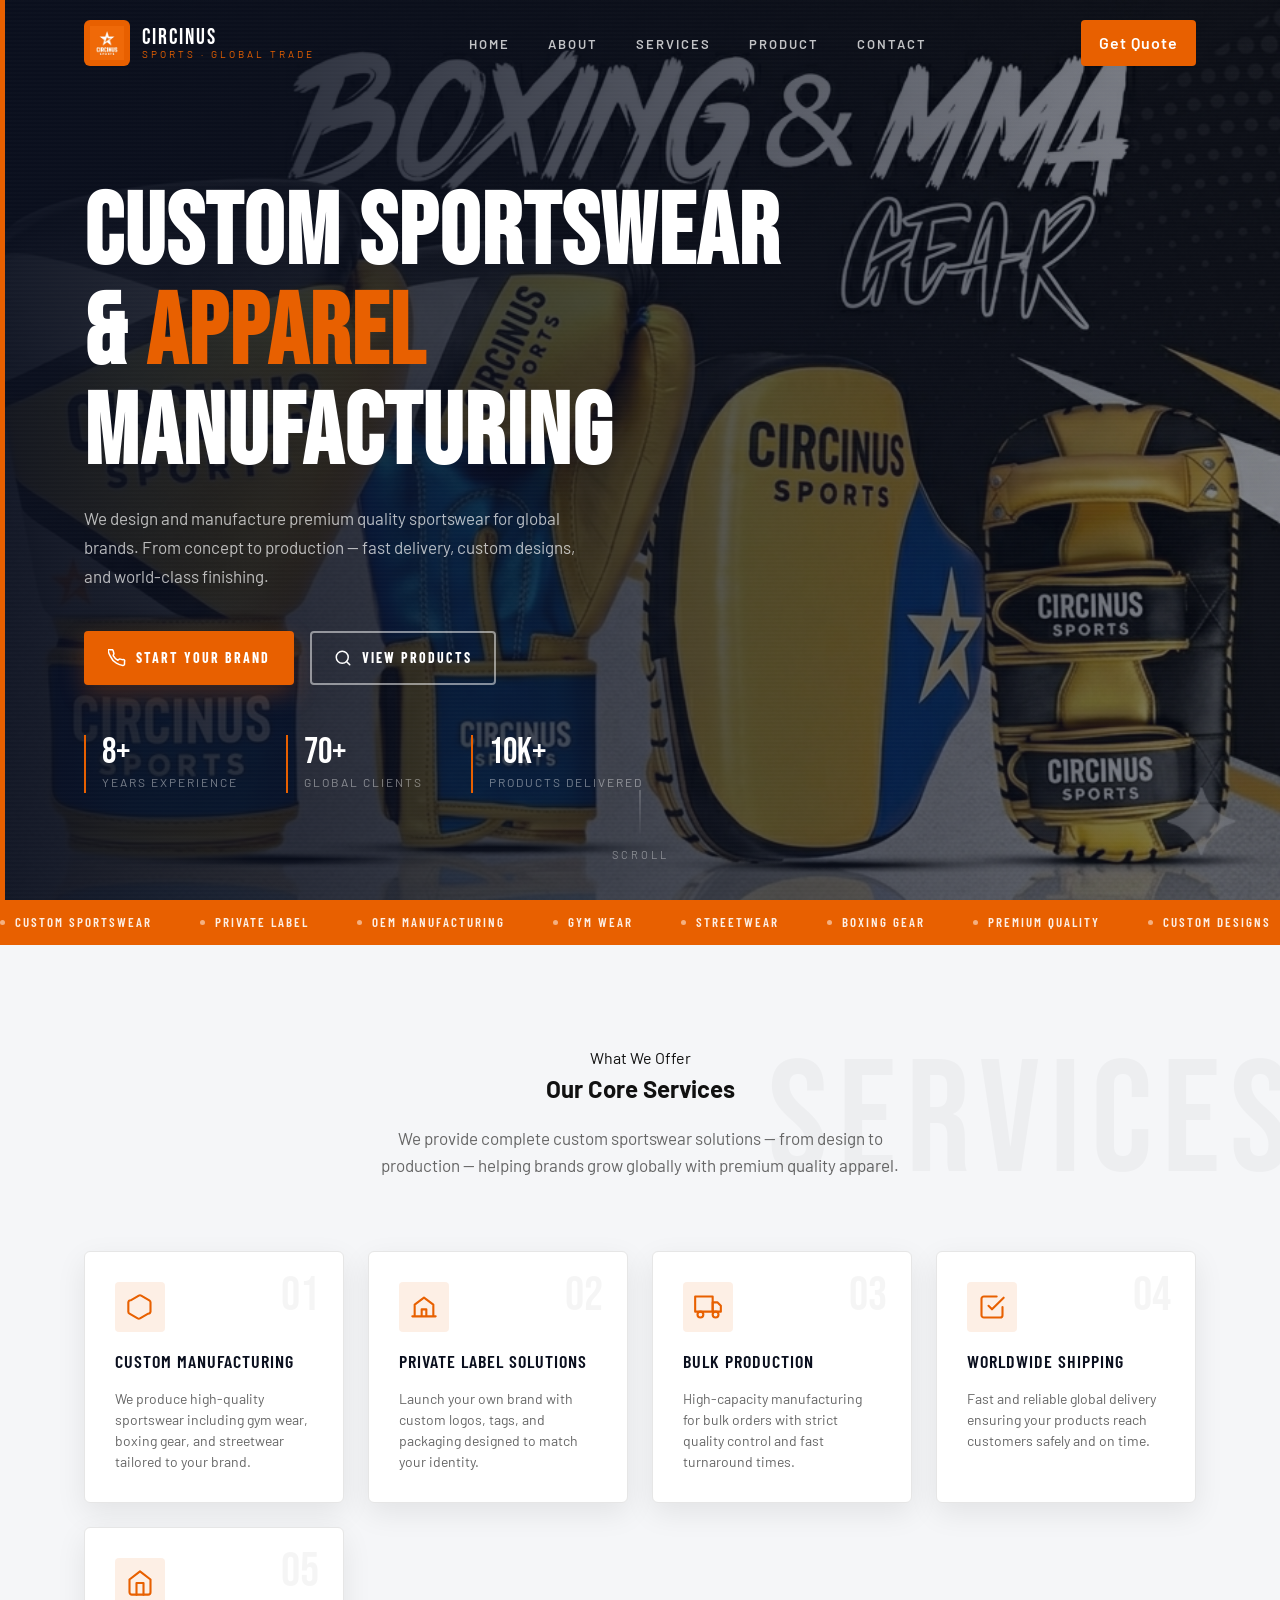
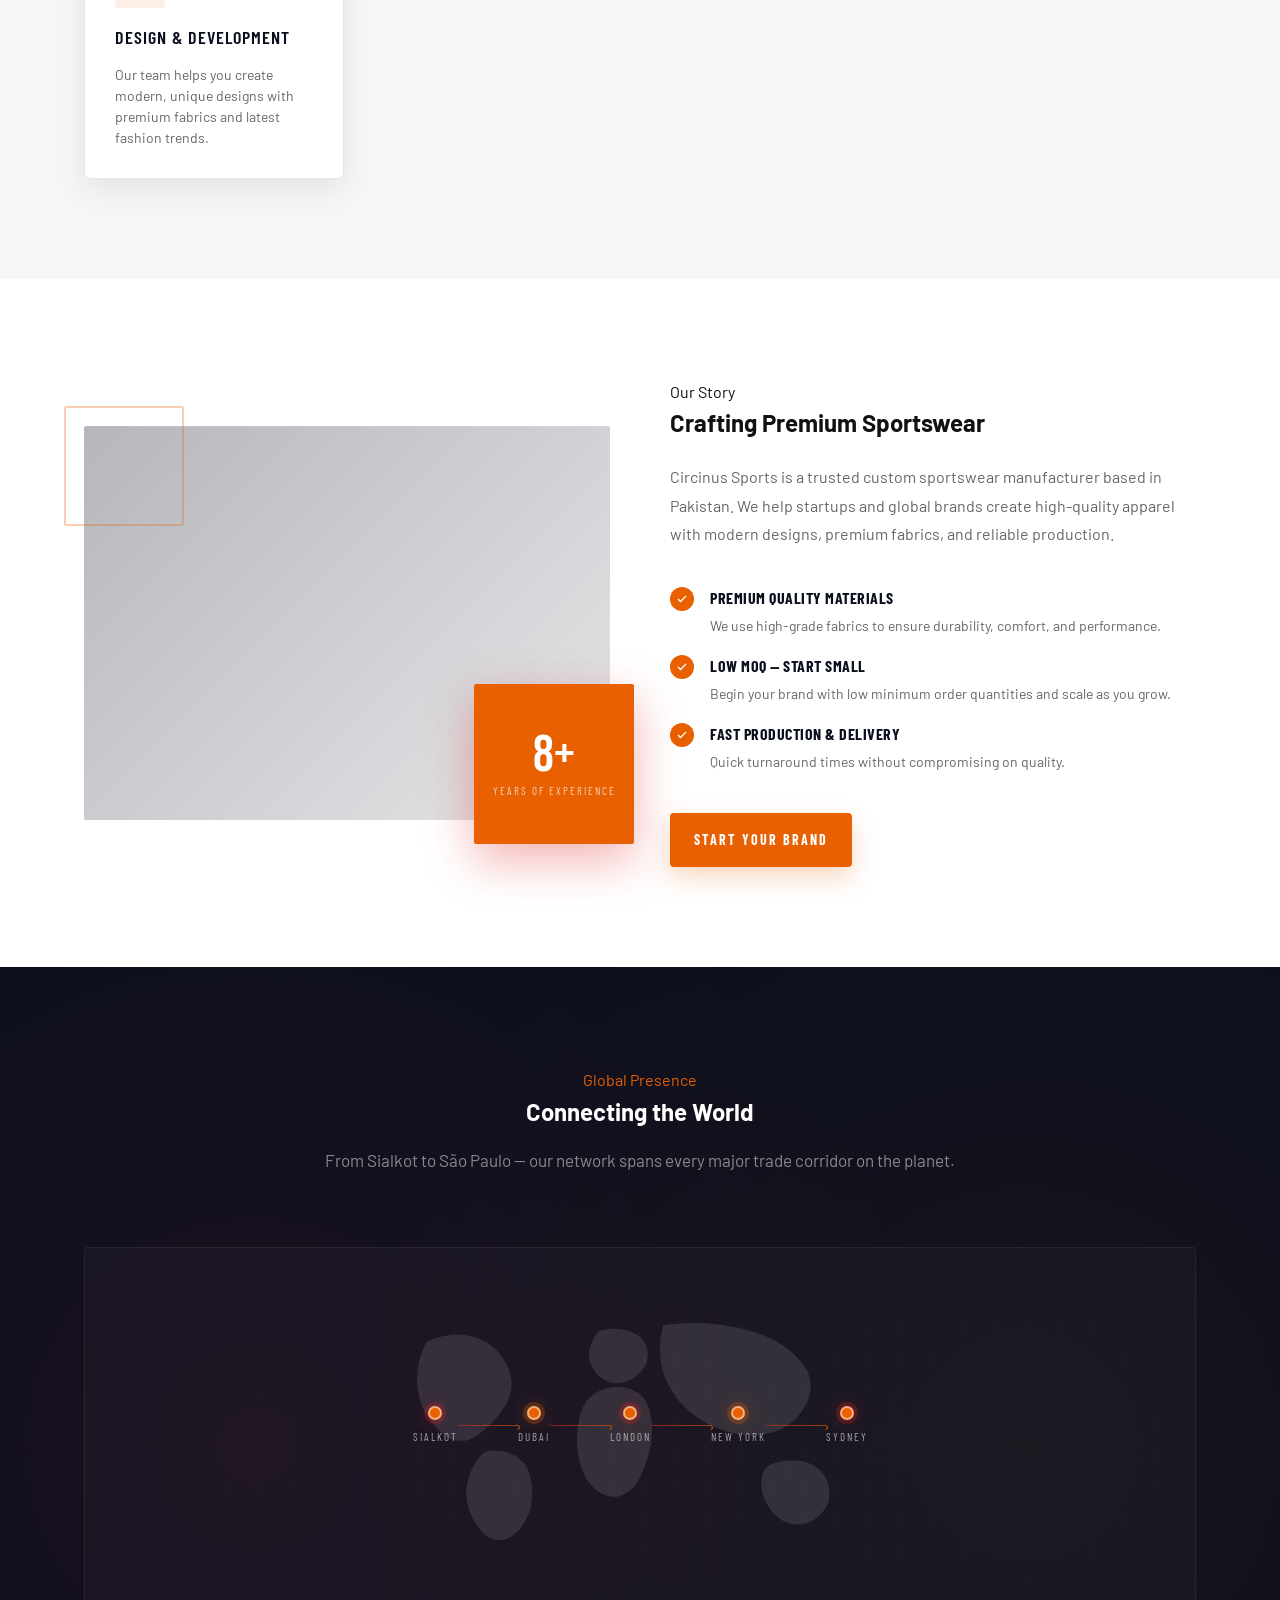
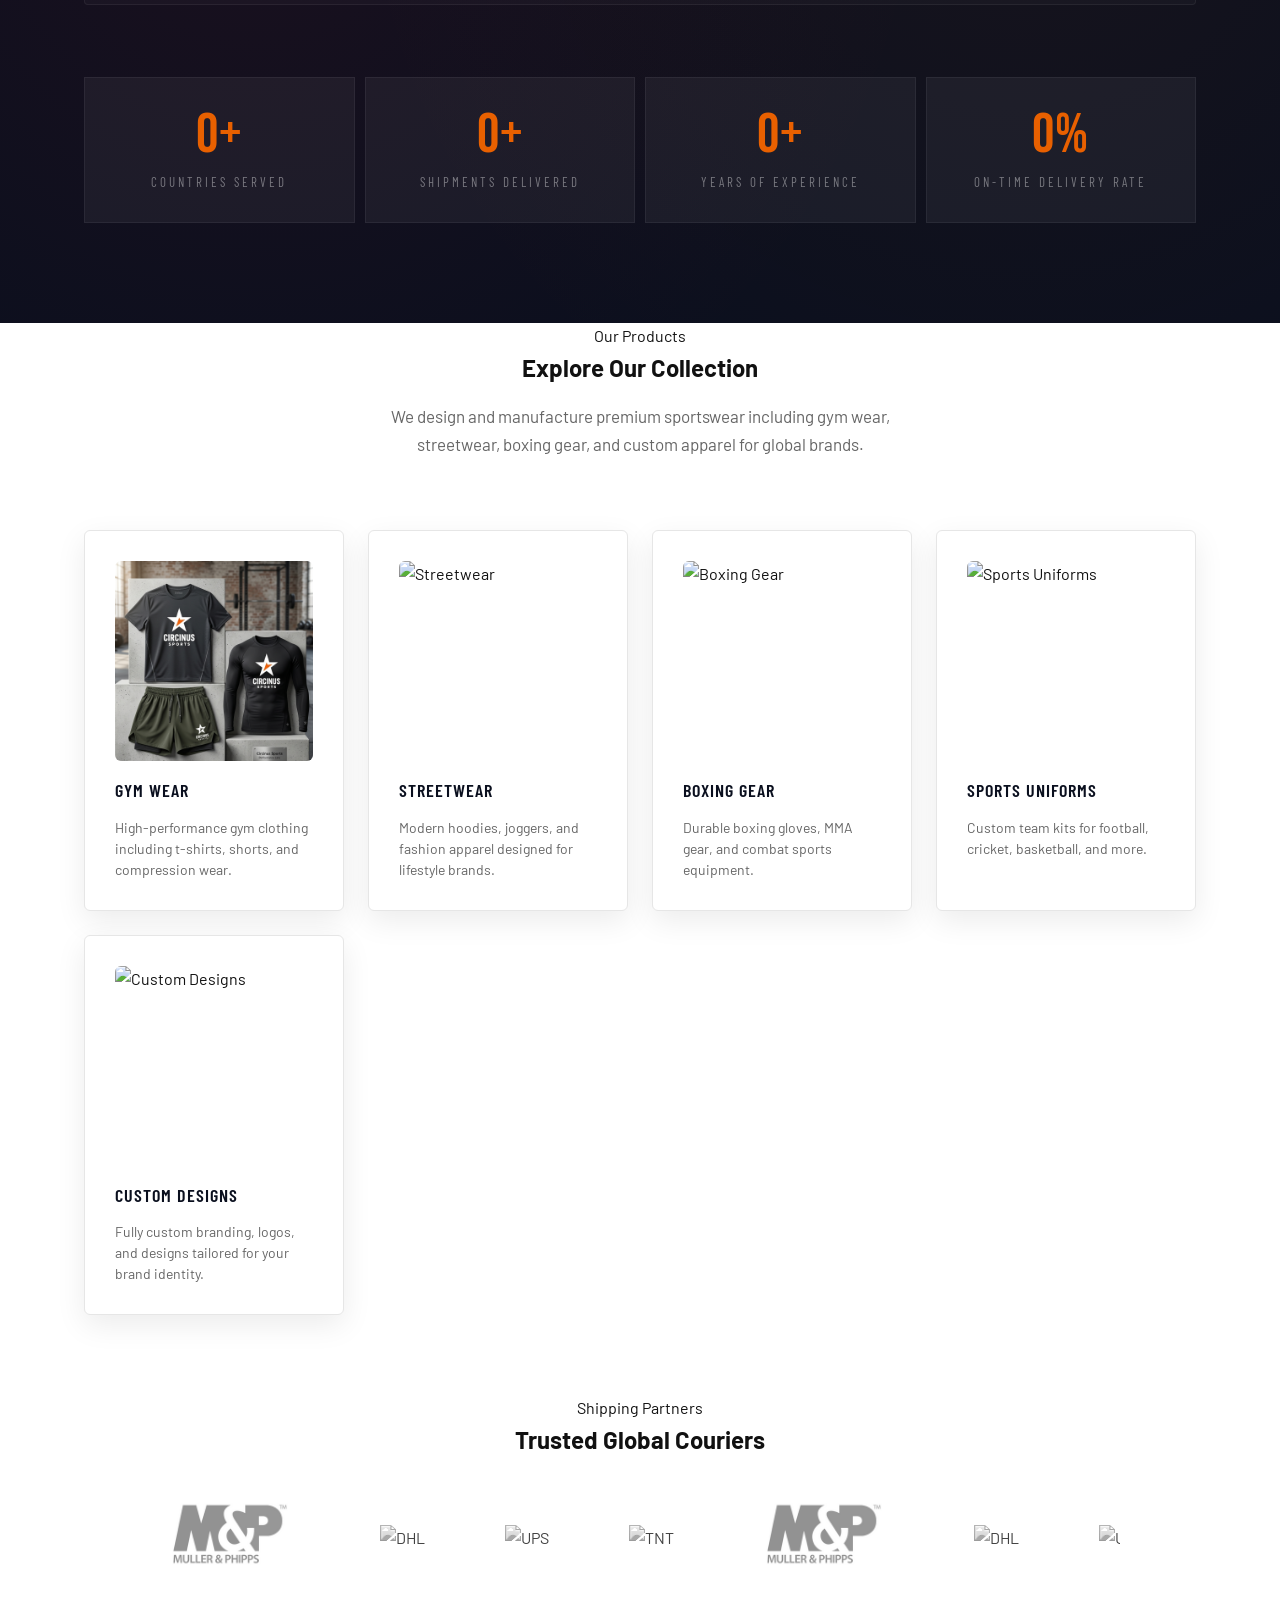
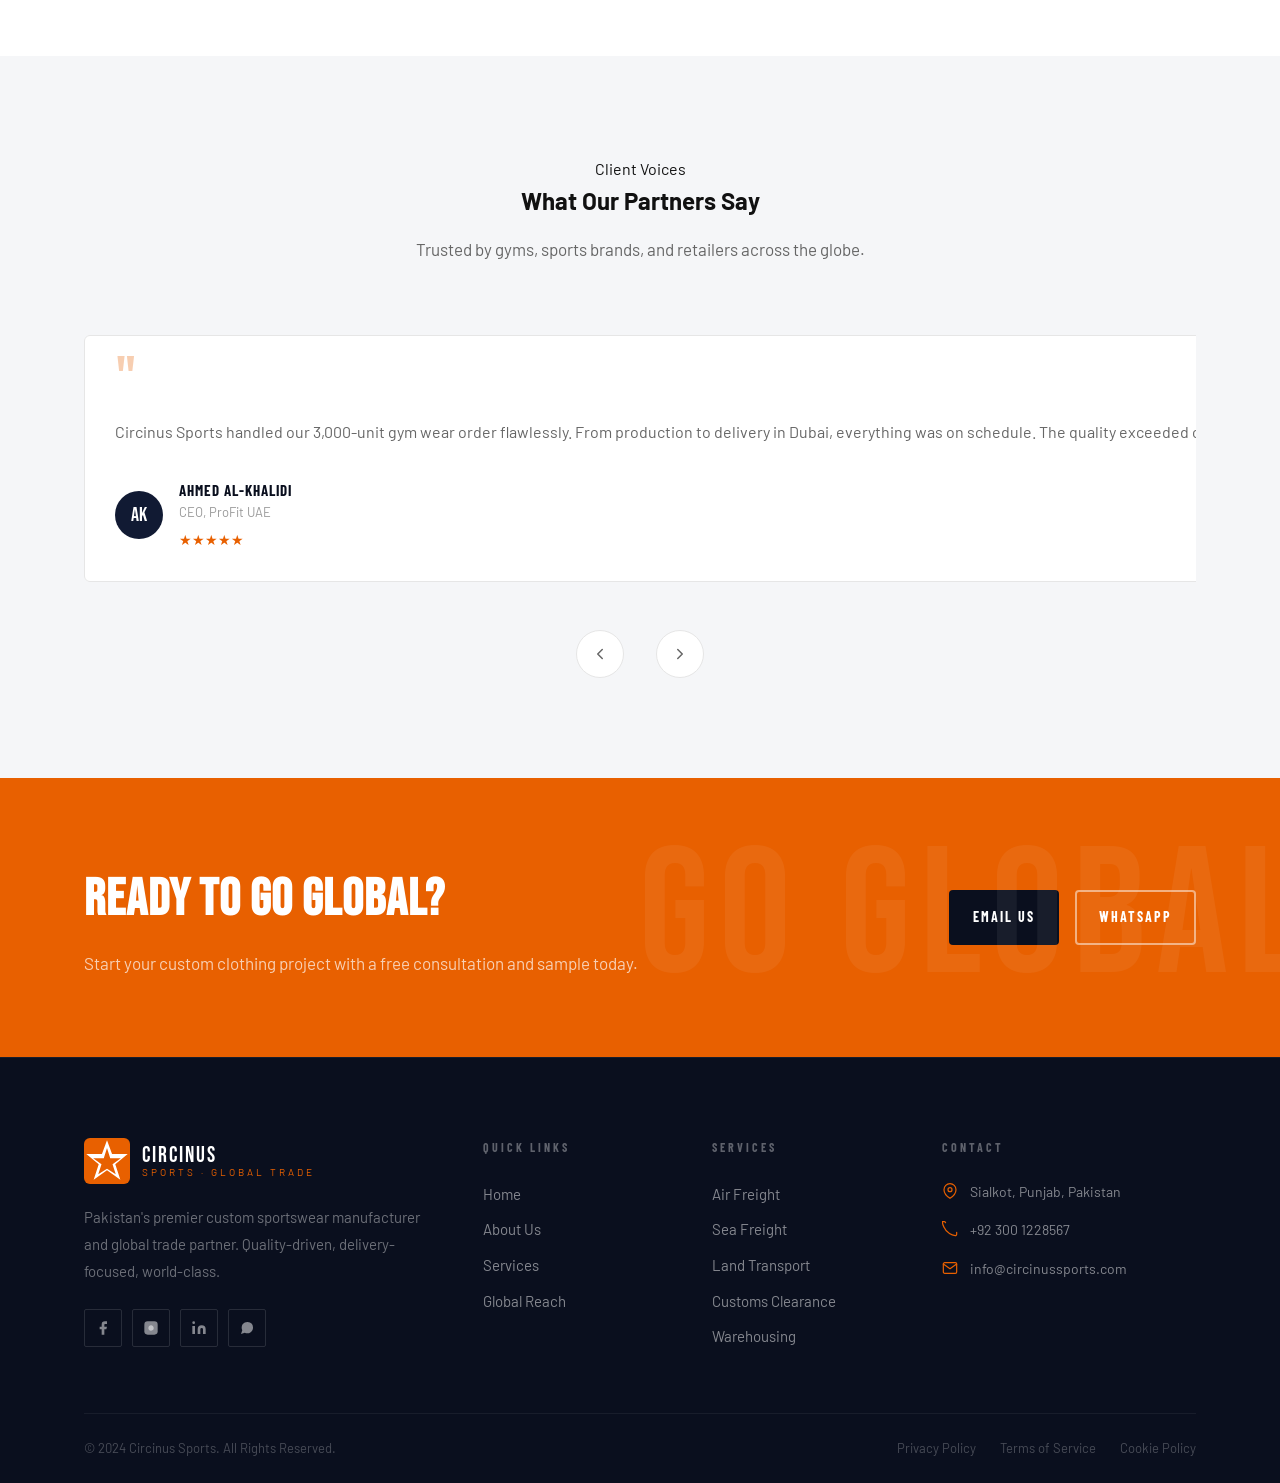
==== index.html @ 834916f1 "Initial commit" ====
<!DOCTYPE html>
<html lang="en">
<head>
<meta charset="UTF-8">
<meta name="viewport" content="width=device-width, initial-scale=1.0">
<title>Circinus Sports — Global Import & Export Solutions</title>
<link rel="preconnect" href="https://fonts.googleapis.com">
<link href="https://fonts.googleapis.com/css2?family=Bebas+Neue&family=Barlow:wght@300;400;500;600;700&family=Barlow+Condensed:wght@400;600;700&display=swap" rel="stylesheet">
<link rel="stylesheet" href="style/nav.css">
<link rel="stylesheet" href="style/Index.css">
<link rel="stylesheet" href="style/footer.css">
</head>
<body>

<!-- LOADER -->
<div id="loader">
  <div class="loader-logo">CIRCINUS <span>SPORTS</span></div>
  <div class="loader-bar"><div class="loader-fill"></div></div>
</div>

<!-- NAVBAR -->
<nav id="navbar">
  <div class="container">
    <div class="nav-inner">

      <!-- LOGO -->
      <a href="#" class="nav-logo">
        <div class="logo-icon">
          <img src="img/logo.jpeg" alt="Logo" class="logo-img">
        </div>

        <div class="logo-text">
          <span class="brand">CIRCINUS</span>
          <span class="sub">Sports · Global Trade</span>
        </div>
      </a>

      <!-- LINKS -->
      <ul class="nav-links">
        <li><a href="#hero">Home</a></li>
        <li><a href="about.html">About</a></li>
        <li><a href="services.html">Services</a></li>
        <li><a href="products.html">Product</a></li>
        <li><a href="contact.html">Contact</a></li>
      </ul>

      <!-- CTA -->
      <a href="#tracking" class="nav-cta">Get Quote</a>

      <!-- HAMBURGER -->
      <button class="hamburger" onclick="toggleMenu()">
        <span></span><span></span><span></span>
      </button>

    </div>
  </div>
</nav>

<!-- MOBILE MENU -->
<div class="mobile-overlay" id="overlay" onclick="toggleMenu()"></div>

<div class="mobile-menu" id="mobileMenu">
  <a href="index.html">Home</a>
  <a href="about.html">About</a>
  <a href="services.html">Services</a>
  <a href="products.html">Product</a>
  <a href="contact.html">Contact</a>
</div>

<!-- HERO -->
<section id="hero">
  <div class="hero-bg"></div>
  <div class="hero-accent"></div>
  <div class="container">
<br><br><br>
      <h1 class="hero-h1">CUSTOM SPORTSWEAR<br>&amp; <em>APPAREL</em><br>MANUFACTURING</h1>

      <p class="hero-sub">
        We design and manufacture premium quality sportswear for global brands. 
        From concept to production — fast delivery, custom designs, and world-class finishing.
      </p>

      <div class="hero-ctas">
        <a href="#tracking" class="btn btn-primary">
          <svg width="18" height="18" viewBox="0 0 24 24" fill="none" stroke="currentColor" stroke-width="2" stroke-linecap="round" stroke-linejoin="round"><path d="M22 16.92v3a2 2 0 01-2.18 2 19.79 19.79 0 01-8.63-3.07A19.5 19.5 0 013.07 9.5a19.79 19.79 0 01-3.07-8.67A2 2 0 012 .84h3a2 2 0 012 1.72c.127.96.361 1.903.7 2.81a2 2 0 01-.45 2.11L6.91 8.82a16 16 0 006.29 6.29l1.14-1.14a2 2 0 012.11-.45c.907.339 1.85.573 2.81.7A2 2 0 0122 16.92z"/></svg>
          Start Your Brand
        </a>

        <a href="#tracking" class="btn btn-outline">
          <svg width="18" height="18" viewBox="0 0 24 24" fill="none" stroke="currentColor" stroke-width="2" stroke-linecap="round" stroke-linejoin="round"><circle cx="11" cy="11" r="8"/><line x1="21" y1="21" x2="16.65" y2="16.65"/></svg>
          View Products
        </a>
      </div>

      <div class="hero-stats">
        <div class="hero-stat">
          <div class="num">8+</div>
          <div class="label">Years Experience</div>
        </div>
        <div class="hero-stat">
          <div class="num">70+</div>
          <div class="label">Global Clients</div>
        </div>
        <div class="hero-stat">
          <div class="num">10K+</div>
          <div class="label">Products Delivered</div>
        </div>
      </div>

    </div>
  </div>

  <div class="hero-scroll">
    <div class="scroll-line"></div>
    <span>Scroll</span>
  </div>
</section>

<!-- TICKER -->
<div class="ticker">
  <div class="ticker-track" id="ticker">
   <span class="ticker-item"><span class="ticker-dot"></span>Custom Sportswear</span>
    <span class="ticker-item"><span class="ticker-dot"></span>Private Label</span>
    <span class="ticker-item"><span class="ticker-dot"></span>OEM Manufacturing</span>
    <span class="ticker-item"><span class="ticker-dot"></span>Gym Wear</span>
    <span class="ticker-item"><span class="ticker-dot"></span>Streetwear</span>
    <span class="ticker-item"><span class="ticker-dot"></span>Boxing Gear</span>
    <span class="ticker-item"><span class="ticker-dot"></span>Premium Quality</span>
    <span class="ticker-item"><span class="ticker-dot"></span>Custom Designs</span>
    <span class="ticker-item"><span class="ticker-dot"></span>Low MOQ</span>
    <span class="ticker-item"><span class="ticker-dot"></span>Fast Production</span>

    <span class="ticker-item"><span class="ticker-dot"></span>Custom Sportswear</span>
    <span class="ticker-item"><span class="ticker-dot"></span>Private Label</span>
    <span class="ticker-item"><span class="ticker-dot"></span>OEM Manufacturing</span>
    <span class="ticker-item"><span class="ticker-dot"></span>Gym Wear</span>
    <span class="ticker-item"><span class="ticker-dot"></span>Streetwear</span>
    <span class="ticker-item"><span class="ticker-dot"></span>Boxing Gear</span>
    <span class="ticker-item"><span class="ticker-dot"></span>Premium Quality</span>
    <span class="ticker-item"><span class="ticker-dot"></span>Custom Designs</span>
    <span class="ticker-item"><span class="ticker-dot"></span>Low MOQ</span>
    <span class="ticker-item"><span class="ticker-dot"></span>Fast Production</span>
  </div>
</div>
<!-- SERVICES -->
<section id="services">
  <div class="container">
    <div class="services-header reveal">
      <div class="section-label">What We Offer</div>
      <h2 class="section-title">Our Core Services</h2>
      <p>We provide complete custom sportswear solutions — from design to production — helping brands grow globally with premium quality apparel.</p>
    </div>

    <div class="services-grid">

      <div class="service-card reveal delay-1">
        <div class="service-num">01</div>
        <div class="service-icon">
          <svg viewBox="0 0 24 24"><path d="M21 16V8a2 2 0 00-1-1.73l-7-4a2 2 0 00-2 0l-7 4A2 2 0 002 8v8a2 2 0 001 1.73l7 4a2 2 0 002 0l7-4A2 2 0 0021 16z"/></svg>
        </div>
        <h3>Custom Manufacturing</h3>
        <p>We produce high-quality sportswear including gym wear, boxing gear, and streetwear tailored to your brand.</p>
      </div>

      <div class="service-card reveal delay-2">
        <div class="service-num">02</div>
        <div class="service-icon">
          <svg viewBox="0 0 24 24"><path d="M2 20h20M4 20V10l8-6 8 6v10M10 20v-6h4v6"/></svg>
        </div>
        <h3>Private Label Solutions</h3>
        <p>Launch your own brand with custom logos, tags, and packaging designed to match your identity.</p>
      </div>

      <div class="service-card reveal delay-3">
        <div class="service-num">03</div>
        <div class="service-icon">
          <svg viewBox="0 0 24 24"><rect x="1" y="3" width="15" height="13"/><polygon points="16 8 20 8 23 11 23 16 16 16 16 8"/><circle cx="5.5" cy="18.5" r="2.5"/><circle cx="18.5" cy="18.5" r="2.5"/></svg>
        </div>
        <h3>Bulk Production</h3>
        <p>High-capacity manufacturing for bulk orders with strict quality control and fast turnaround times.</p>
      </div>

      <div class="service-card reveal delay-4">
        <div class="service-num">04</div>
        <div class="service-icon">
          <svg viewBox="0 0 24 24"><path d="M9 11l3 3L22 4"/><path d="M21 12v7a2 2 0 01-2 2H5a2 2 0 01-2-2V5a2 2 0 012-2h11"/></svg>
        </div>
        <h3>Worldwide Shipping</h3>
        <p>Fast and reliable global delivery ensuring your products reach customers safely and on time.</p>
      </div>

      <div class="service-card reveal delay-5">
        <div class="service-num">05</div>
        <div class="service-icon">
          <svg viewBox="0 0 24 24"><path d="M3 9l9-7 9 7v11a2 2 0 01-2 2H5a2 2 0 01-2-2z"/><polyline points="9 22 9 12 15 12 15 22"/></svg>
        </div>
        <h3>Design & Development</h3>
        <p>Our team helps you create modern, unique designs with premium fabrics and latest fashion trends.</p>
      </div>

    </div>
  </div>
</section><!-- ABOUT -->
<section id="about">
  <div class="container">
    <div class="about-grid">
      
      <div class="about-img-wrap reveal-left">
        <div class="about-accent-box"></div>
        <div class="about-img-main"></div>
        <div class="about-badge">
          <div class="num">8+</div>
          <div class="label">Years of Experience</div>
        </div>
      </div>

      <div class="about-content reveal-right">
        <div class="section-label">Our Story</div>

        <h2 class="section-title">Crafting Premium Sportswear</h2>

        <p>
          Circinus Sports is a trusted custom sportswear manufacturer based in Pakistan. 
          We help startups and global brands create high-quality apparel with modern designs, 
          premium fabrics, and reliable production.
        </p>

        <div class="about-points">

          <div class="about-point">
            <div class="point-check">
              <svg viewBox="0 0 24 24"><polyline points="20 6 9 17 4 12"/></svg>
            </div>
            <div>
              <h4>Premium Quality Materials</h4>
              <p>We use high-grade fabrics to ensure durability, comfort, and performance.</p>
            </div>
          </div>

          <div class="about-point">
            <div class="point-check">
              <svg viewBox="0 0 24 24"><polyline points="20 6 9 17 4 12"/></svg>
            </div>
            <div>
              <h4>Low MOQ — Start Small</h4>
              <p>Begin your brand with low minimum order quantities and scale as you grow.</p>
            </div>
          </div>

          <div class="about-point">
            <div class="point-check">
              <svg viewBox="0 0 24 24"><polyline points="20 6 9 17 4 12"/></svg>
            </div>
            <div>
              <h4>Fast Production & Delivery</h4>
              <p>Quick turnaround times without compromising on quality.</p>
            </div>
          </div>

        </div>

        <a href="#tracking" class="btn btn-primary">Start Your Brand</a>

      </div>
    </div>
  </div>
</section>

<!-- GLOBAL REACH -->
<section id="reach">
  <div class="container reach-inner">
    <div class="reach-header reveal">
      <div class="section-label" style="color:var(--orange)">Global Presence</div>
      <h2 class="section-title light">Connecting the World</h2>
      <p>From Sialkot to São Paulo — our network spans every major trade corridor on the planet.</p>
    </div>
    <div class="world-visual reveal">
      <svg class="world-map-svg" viewBox="0 0 900 450" fill="none" xmlns="http://www.w3.org/2000/svg">
        <!-- Simplified world continent shapes -->
        <!-- North America -->
        <path d="M80,80 Q120,60 160,70 Q200,80 220,120 Q240,160 210,200 Q180,240 150,250 Q120,255 100,230 Q70,200 65,160 Q60,120 80,80Z" fill="white" opacity="0.6"/>
        <!-- South America -->
        <path d="M180,270 Q220,260 250,290 Q270,320 260,370 Q245,410 220,420 Q190,430 170,400 Q145,365 150,330 Q155,295 180,270Z" fill="white" opacity="0.6"/>
        <!-- Europe -->
        <path d="M380,60 Q420,50 450,70 Q470,90 460,120 Q445,145 420,150 Q395,155 375,135 Q355,110 365,85 Q370,68 380,60Z" fill="white" opacity="0.6"/>
        <!-- Africa -->
        <path d="M390,160 Q430,150 455,175 Q475,200 470,250 Q462,300 440,330 Q415,355 390,345 Q360,332 348,295 Q335,255 345,210 Q355,170 390,160Z" fill="white" opacity="0.6"/>
        <!-- Asia -->
        <path d="M490,50 Q570,40 640,60 Q710,80 740,130 Q755,165 730,200 Q705,235 660,240 Q610,245 565,220 Q520,195 500,155 Q475,110 490,50Z" fill="white" opacity="0.6"/>
        <!-- Australia -->
        <path d="M680,290 Q730,275 760,300 Q785,325 775,360 Q760,390 730,395 Q700,398 680,375 Q658,350 660,320 Q662,296 680,290Z" fill="white" opacity="0.6"/>
      </svg>
      <div class="route-overlay">
        <div class="route-pins">
          <div class="pin">
            <div class="pin-dot"></div>
            <div class="pin-name">Sialkot</div>
          </div>
          <div class="route-line"></div>
          <div class="pin">
            <div class="pin-dot orange"></div>
            <div class="pin-name">Dubai</div>
          </div>
          <div class="route-line"></div>
          <div class="pin">
            <div class="pin-dot"></div>
            <div class="pin-name">London</div>
          </div>
          <div class="route-line"></div>
          <div class="pin">
            <div class="pin-dot orange"></div>
            <div class="pin-name">New York</div>
          </div>
          <div class="route-line"></div>
          <div class="pin">
            <div class="pin-dot"></div>
            <div class="pin-name">Sydney</div>
          </div>
        </div>
      </div>
    </div>
    <div class="stats-grid">
      <div class="stat-block reveal delay-1">
        <div class="stat-number" data-target="90"><span class="count">0</span><span>+</span></div>
        <div class="stat-label">Countries Served</div>
      </div>
      <div class="stat-block reveal delay-2">
        <div class="stat-number" data-target="5000"><span class="count">0</span><span>+</span></div>
        <div class="stat-label">Shipments Delivered</div>
      </div>
      <div class="stat-block reveal delay-3">
        <div class="stat-number" data-target="10"><span class="count">0</span><span>+</span></div>
        <div class="stat-label">Years of Experience</div>
      </div>
      <div class="stat-block reveal delay-4">
        <div class="stat-number" data-target="99"><span class="count">0</span><span>%</span></div>
        <div class="stat-label">On-Time Delivery Rate</div>
      </div>
    </div>
  </div>
</section>
<!-- PRODUCTS -->
<section id="products">
  <div class="container">

    <div class="services-header reveal">
      <div class="section-label">Our Products</div>
      <h2 class="section-title">Explore Our Collection</h2>
      <p>
        We design and manufacture premium sportswear including gym wear, streetwear, boxing gear, and custom apparel for global brands.
      </p>
    </div>

    <div class="services-grid">

      <!-- Gym Wear -->
      <div class="service-card reveal delay-1">

        <div class="service-img">
          <img src="img/gymWear.png" alt="Gym Wear">
        </div>

        <h3>Gym Wear</h3>
        <p>High-performance gym clothing including t-shirts, shorts, and compression wear.</p>

      </div>

      <!-- Streetwear -->
      <div class="service-card reveal delay-2">

        <div class="service-img">
          <img src="images/streetwear.jpg" alt="Streetwear">
        </div>

        <h3>Streetwear</h3>
        <p>Modern hoodies, joggers, and fashion apparel designed for lifestyle brands.</p>

      </div>

      <!-- Boxing Gear -->
      <div class="service-card reveal delay-3">

        <div class="service-img">
          <img src="images/boxing-gear.jpg" alt="Boxing Gear">
        </div>

        <h3>Boxing Gear</h3>
        <p>Durable boxing gloves, MMA gear, and combat sports equipment.</p>

      </div>

      <!-- Sports Uniforms -->
      <div class="service-card reveal delay-4">

        <div class="service-img">
          <img src="images/sports-uniform.jpg" alt="Sports Uniforms">
        </div>

        <h3>Sports Uniforms</h3>
        <p>Custom team kits for football, cricket, basketball, and more.</p>

      </div>

      <!-- Custom Designs -->
      <div class="service-card reveal delay-5">

        <div class="service-img">
          <img src="images/custom-design.jpg" alt="Custom Designs">
        </div>

        <h3>Custom Designs</h3>
        <p>Fully custom branding, logos, and designs tailored for your brand identity.</p>

      </div>

    </div>

  <!-- SHIPPING PARTNERS SLIDER -->
<section id="shipping-partners">
  <div class="container">

    <div class="section-header">
      <span class="section-label">Shipping Partners</span>
      <h2 class="section-title">Trusted Global Couriers</h2>
    </div>

    <div class="logo-slider">
      <div class="logo-track">

        <div class="logo-item">
          <img src="img/mp.png" alt="M&P">
        </div>

        <div class="logo-item">
          <img src="img/dhl.png" alt="DHL">
        </div>

        <div class="logo-item">
          <img src="img/ups.png" alt="UPS">
        </div>

        <div class="logo-item">
          <img src="img/tnt.png" alt="TNT">
        </div>

        <!-- duplicate for smooth loop -->
        <div class="logo-item">
          <img src="img/mp.png" alt="M&P">
        </div>

        <div class="logo-item">
          <img src="img/dhl.png" alt="DHL">
        </div>

        <div class="logo-item">
          <img src="img/ups.png" alt="UPS">
        </div>

        <div class="logo-item">
          <img src="img/tnt.png" alt="TNT">
        </div>

      </div>
    </div>

  </div>
</section>
</section>
<!-- TESTIMONIALS -->
<section id="testimonials">
  <div class="container">
    <div class="testimonials-header reveal">
      <div class="section-label">Client Voices</div>
      <h2 class="section-title">What Our Partners Say</h2>
      <p>Trusted by gyms, sports brands, and retailers across the globe.</p>
    </div>
    <div class="testi-slider reveal">
      <div class="testi-track" id="testiTrack">
        <div class="testi-card">
          <div class="testi-quote">"</div>
          <p class="testi-text">Circinus Sports handled our 3,000-unit gym wear order flawlessly. From production to delivery in Dubai, everything was on schedule. The quality exceeded our expectations.</p>
          <div class="testi-author">
            <div class="testi-avatar">AK</div>
            <div>
              <div class="testi-name">Ahmed Al-Khalidi</div>
              <div class="testi-role">CEO, ProFit UAE</div>
              <div class="testi-stars">★★★★★</div>
            </div>
          </div>
        </div>
        <div class="testi-card">
          <div class="testi-quote">"</div>
          <p class="testi-text">As a UK-based streetwear brand, finding a reliable manufacturer with solid logistics was a challenge until we found Circinus. Their customs handling is impeccable.</p>
          <div class="testi-author">
            <div class="testi-avatar">JM</div>
            <div>
              <div class="testi-name">James Mitchell</div>
              <div class="testi-role">Founder, UrbanEdge UK</div>
              <div class="testi-stars">★★★★★</div>
            </div>
          </div>
        </div>
        <div class="testi-card">
          <div class="testi-quote">"</div>
          <p class="testi-text">We've shipped over 50 containers with Circinus. Their sea freight rates are competitive and the tracking system keeps us informed at every checkpoint. Highly recommended.</p>
          <div class="testi-author">
            <div class="testi-avatar">LW</div>
            <div>
              <div class="testi-name">Li Wei</div>
              <div class="testi-role">Procurement, SportMax China</div>
              <div class="testi-stars">★★★★★</div>
            </div>
          </div>
        </div>
        <div class="testi-card">
          <div class="testi-quote">"</div>
          <p class="testi-text">The free sample program sold us immediately. Within two weeks of our inquiry we had samples in hand and within a month a full order was en route to Sydney. Incredible service.</p>
          <div class="testi-author">
            <div class="testi-avatar">SR</div>
            <div>
              <div class="testi-name">Sarah Robertson</div>
              <div class="testi-role">Director, ActiveWear AU</div>
              <div class="testi-stars">★★★★★</div>
            </div>
          </div>
        </div>
      </div>
    </div>
    <div class="testi-controls">
      <button class="testi-btn" id="prevBtn">
        <svg viewBox="0 0 24 24"><polyline points="15 18 9 12 15 6"/></svg>
      </button>
      <div class="testi-dots" id="testiDots"></div>
      <button class="testi-btn" id="nextBtn">
        <svg viewBox="0 0 24 24"><polyline points="9 18 15 12 9 6"/></svg>
      </button>
    </div>
  </div>
</section>

<!-- CTA BAND -->
<div class="cta-band">
  <div class="container">
    <div class="cta-inner">
      <div class="cta-text reveal-left">
        <h2>Ready to Go Global?</h2>
        <p>Start your custom clothing project with a free consultation and sample today.</p>
      </div>
      <div class="cta-actions reveal-right">
        <a href="mailto:info@circinussports.com" class="btn btn-dark">Email Us</a>
        <a href="https://wa.me/923001228567" class="btn btn-outline" style="color:white;border-color:rgba(255,255,255,0.5)">WhatsApp</a>
      </div>
    </div>
  </div>
</div>

<!-- FOOTER -->
<footer id="footer">
  <div class="container">
    <div class="footer-grid">
      <div class="footer-brand">
        <a href="#" class="nav-logo">
          <div class="logo-icon">
            <svg class="logo-star" viewBox="0 0 100 100"><polygon points="50,5 61,35 95,35 68,57 79,91 50,70 21,91 32,57 5,35 39,35" fill="white"/><polygon points="50,22 57,44 80,44 62,57 69,79 50,67 31,79 38,57 20,44 43,44" fill="#e86000"/></svg>
          </div>
          <div class="logo-text">
            <span class="brand">CIRCINUS</span>
            <span class="sub">Sports · Global Trade</span>
          </div>
        </a>
        <p>Pakistan's premier custom sportswear manufacturer and global trade partner. Quality-driven, delivery-focused, world-class.</p>
        <div class="social-row">
          <a href="#" class="social-btn" aria-label="Facebook">
            <svg viewBox="0 0 24 24"><path d="M18 2h-3a5 5 0 00-5 5v3H7v4h3v8h4v-8h3l1-4h-4V7a1 1 0 011-1h3z"/></svg>
          </a>
          <a href="#" class="social-btn" aria-label="Instagram">
            <svg viewBox="0 0 24 24"><rect x="2" y="2" width="20" height="20" rx="5" ry="5"/><path d="M16 11.37A4 4 0 1112.63 8 4 4 0 0116 11.37z"/><line x1="17.5" y1="6.5" x2="17.51" y2="6.5"/></svg>
          </a>
          <a href="#" class="social-btn" aria-label="LinkedIn">
            <svg viewBox="0 0 24 24"><path d="M16 8a6 6 0 016 6v7h-4v-7a2 2 0 00-2-2 2 2 0 00-2 2v7h-4v-7a6 6 0 016-6z"/><rect x="2" y="9" width="4" height="12"/><circle cx="4" cy="4" r="2"/></svg>
          </a>
          <a href="#" class="social-btn" aria-label="WhatsApp">
            <svg viewBox="0 0 24 24"><path d="M21 11.5a8.38 8.38 0 01-.9 3.8 8.5 8.5 0 01-7.6 4.7 8.38 8.38 0 01-3.8-.9L3 21l1.9-5.7a8.38 8.38 0 01-.9-3.8 8.5 8.5 0 014.7-7.6 8.38 8.38 0 013.8-.9h.5a8.48 8.48 0 018 8v.5z"/></svg>
          </a>
        </div>
      </div>
      <div class="footer-col">
        <h4>Quick Links</h4>
        <ul>
          <li><a href="index.html">Home</a></li>
          <li><a href="about.html">About Us</a></li>
          <li><a href="#">Services</a></li>
          <li><a href="#reach">Global Reach</a></li>
        </ul>
      </div>
      <div class="footer-col">
        <h4>Services</h4>
        <ul>
          <li><a href="#services">Air Freight</a></li>
          <li><a href="#services">Sea Freight</a></li>
          <li><a href="#services">Land Transport</a></li>
          <li><a href="#services">Customs Clearance</a></li>
          <li><a href="#services">Warehousing</a></li>
        </ul>
      </div>
      <div class="footer-col">
        <h4>Contact</h4>
        <div class="contact-items">
          <div class="contact-item">
            <svg viewBox="0 0 24 24" stroke-linecap="round" stroke-linejoin="round"><path d="M21 10c0 7-9 13-9 13s-9-6-9-13a9 9 0 0118 0z"/><circle cx="12" cy="10" r="3"/></svg>
            <span>Sialkot, Punjab, Pakistan</span>
          </div>
          <div class="contact-item">
            <svg viewBox="0 0 24 24" stroke-linecap="round" stroke-linejoin="round"><path d="M22 16.92v3a2 2 0 01-2.18 2 19.79 19.79 0 01-8.63-3.07A19.5 19.5 0 013.07 9.5 19.79 19.79 0 01.4 .93h3a2 2 0 012 1.72"/></svg>
            <span>+92 300 1228567</span>
          </div>
          <div class="contact-item">
            <svg viewBox="0 0 24 24" stroke-linecap="round" stroke-linejoin="round"><path d="M4 4h16c1.1 0 2 .9 2 2v12c0 1.1-.9 2-2 2H4c-1.1 0-2-.9-2-2V6c0-1.1.9-2 2-2z"/><polyline points="22,6 12,13 2,6"/></svg>
            <span>info@circinussports.com</span>
          </div>
        </div>
      </div>
    </div>
    <div class="footer-bottom">
      <p>© 2024 Circinus Sports. All Rights Reserved.</p>
      <div class="footer-legal">
        <a href="#">Privacy Policy</a>
        <a href="#">Terms of Service</a>
        <a href="#">Cookie Policy</a>
      </div>
    </div>
  </div>
</footer>

<script>
// ── LOADER ──
window.addEventListener('load', () => {
  setTimeout(() => {
    document.getElementById('loader').classList.add('gone');
  }, 1600);
});

// ── NAVBAR ──
const navbar = document.getElementById('navbar');
window.addEventListener('scroll', () => {
  navbar.classList.toggle('scrolled', window.scrollY > 40);
});

// ── HAMBURGER ──
const hamburger = document.getElementById('hamburger');
const mobileMenu = document.getElementById('mobileMenu');
const overlay = document.getElementById('overlay');

function toggleMenu(open) {
  hamburger.classList.toggle('open', open);
  mobileMenu.classList.toggle('open', open);
  overlay.style.display = open ? 'block' : 'none';
}
hamburger.addEventListener('click', () => toggleMenu(!mobileMenu.classList.contains('open')));
overlay.addEventListener('click', () => toggleMenu(false));
document.querySelectorAll('.mob-link').forEach(a => a.addEventListener('click', () => toggleMenu(false)));

// ── SCROLL REVEAL ──
const observer = new IntersectionObserver((entries) => {
  entries.forEach(e => {
    if (e.isIntersecting) {
      e.target.classList.add('visible');
      // Counter animation
      const num = e.target.querySelector('.count');
      if (num) animateCount(num, parseInt(e.target.dataset.target));
    }
  });
}, { threshold: 0.15 });
document.querySelectorAll('.reveal, .reveal-left, .reveal-right').forEach(el => observer.observe(el));

// Stat blocks need separate observer
const statObserver = new IntersectionObserver((entries) => {
  entries.forEach(e => {
    if (e.isIntersecting) {
      const num = e.target.querySelector('.count');
      const target = parseInt(e.target.dataset.target);
      if (num && !num.dataset.done) {
        num.dataset.done = '1';
        animateCount(num, target);
      }
    }
  });
}, { threshold: 0.2 });
document.querySelectorAll('.stat-number[data-target]').forEach(el => statObserver.observe(el));

function animateCount(el, target) {
  let start = 0;
  const dur = 1800;
  const step = timestamp => {
    if (!start) start = timestamp;
    const progress = Math.min((timestamp - start) / dur, 1);
    const ease = 1 - Math.pow(1 - progress, 3);
    el.textContent = Math.floor(ease * target).toLocaleString();
    if (progress < 1) requestAnimationFrame(step);
    else el.textContent = target.toLocaleString();
  };
  requestAnimationFrame(step);
}

// ── TESTIMONIAL SLIDER ──
const track = document.getElementById('testiTrack');
const cards = track.querySelectorAll('.testi-card');
const dotsContainer = document.getElementById('testiDots');
let current = 0;
let perView = window.innerWidth >= 768 ? (window.innerWidth >= 1024 ? 3 : 2) : 1;

function buildDots() {
  dotsContainer.innerHTML = '';
  const total = Math.ceil(cards.length - perView + 1);
  for (let i = 0; i < total; i++) {
    const d = document.createElement('div');
    d.className = 'testi-dot' + (i === 0 ? ' active' : '');
    d.addEventListener('click', () => goTo(i));
    dotsContainer.appendChild(d);
  }
}

function goTo(idx) {
  const maxIdx = cards.length - perView;
  current = Math.max(0, Math.min(idx, maxIdx));
  const cardW = cards[0].offsetWidth + 32;
  track.style.transform = `translateX(-${current * cardW}px)`;
  document.querySelectorAll('.testi-dot').forEach((d, i) => d.classList.toggle('active', i === current));
}

document.getElementById('nextBtn').addEventListener('click', () => goTo(current + 1));
document.getElementById('prevBtn').addEventListener('click', () => goTo(current - 1));

buildDots();
window.addEventListener('resize', () => {
  perView = window.innerWidth >= 768 ? (window.innerWidth >= 1024 ? 3 : 2) : 1;
  current = 0;
  track.style.transform = 'translateX(0)';
  buildDots();
});

// Auto-play testimonials
setInterval(() => goTo((current + 1) % (cards.length - perView + 1)), 5000);

// Smooth scroll
document.querySelectorAll('a[href^="#"]').forEach(a => {
  a.addEventListener('click', e => {
    const target = document.querySelector(a.getAttribute('href'));
    if (target) {
      e.preventDefault();
      target.scrollIntoView({ behavior: 'smooth', block: 'start' });
    }
  });
});
</script>
</body>
</html>
---- style/nav.css ----
:root {
  --navy: #0a0f1e;
  --navy-mid: #111827;
  --navy-light: #1e2d4a;

  --orange: #e86000;
  --orange-dark: #b01818;

  --white: #ffffff;
  --text: #0a0f1e;

  --ease: cubic-bezier(0.16,1,0.3,1);
}

/* RESET */
*, *::before, *::after {
  box-sizing: border-box;
  margin: 0;
  padding: 0;
}

body {
  font-family: 'Barlow Condensed', sans-serif;
  overflow-x: hidden;
}

/* ================= NAVBAR ================= */
#navbar {
  position: fixed;
  top: 0;
  left: 0;
  right: 0;
  z-index: 1000;
  padding: 20px 0;
  transition: all 0.3s var(--ease);
}

#navbar.scrolled {
  background: rgba(10,15,30,0.95);
  backdrop-filter: blur(16px);
  padding: 12px 0;
  box-shadow: 0 10px 30px rgba(0,0,0,0.35);
}

.container {
  max-width: 1200px;
  margin: auto;
  padding: 0 20px;
}

.nav-inner {
  display: flex;
  align-items: center;
  justify-content: space-between;
  gap: 20px;
}

/* ================= LOGO ================= */
.nav-logo {
  display: flex;
  align-items: center;
  gap: 12px;
  text-decoration: none;
}

.logo-icon {
  width: 46px;
  height: 46px;
  background: var(--orange);
  border-radius: 6px;
  display: flex;
  align-items: center;
  justify-content: center;
  overflow: hidden;
}

.logo-img {
  width: 100%;
  height: 100%;
  object-fit: contain;
  padding: 6px;
}

.logo-text {
  display: flex;
  flex-direction: column;
  line-height: 1;
}

.logo-text .brand {
  font-family: 'Bebas Neue', sans-serif;
  font-size: 22px;
  color: var(--white);
  letter-spacing: 2px;
}

.logo-text .sub {
  font-size: 10px;
  letter-spacing: 3px;
  color: var(--orange);
  text-transform: uppercase;
}

/* ================= NAV LINKS ================= */
.nav-links {
  display: flex;
  align-items: center;
  gap: 18px;
  list-style: none;
}

.nav-links a {
  font-size: 13px;
  font-weight: 600;
  letter-spacing: 2px;
  text-transform: uppercase;
  color: rgba(255,255,255,0.75);
  text-decoration: none;
  position: relative;
  transition: 0.3s;
  padding: 6px 10px;
}

.nav-links a:hover {
  color: var(--white);
}

.nav-links a::after {
  content: "";
  position: absolute;
  bottom: 0;
  left: 10px;
  right: 10px;
  height: 2px;
  background: var(--orange);
  transform: scaleX(0);
  transition: 0.3s var(--ease);
}

.nav-links a:hover::after {
  transform: scaleX(1);
}

/* ================= CTA BUTTON ================= */
.nav-cta {
  background: var(--orange);
  color: white;
  padding: 10px 18px;
  border-radius: 4px;
  text-decoration: none;
  font-weight: 600;
  letter-spacing: 1px;
  transition: 0.3s;
}

.nav-cta:hover {
  transform: translateY(-2px);
}

/* ================= HAMBURGER ================= */
.hamburger {
  display: none;
  flex-direction: column;
  gap: 5px;
  background: none;
  border: none;
  cursor: pointer;
  padding: 8px;
}

.hamburger span {
  width: 26px;
  height: 2px;
  background: var(--white);
  transition: 0.3s;
}

.hamburger.open span:nth-child(1) {
  transform: translateY(7px) rotate(45deg);
}

.hamburger.open span:nth-child(2) {
  opacity: 0;
}

.hamburger.open span:nth-child(3) {
  transform: translateY(-7px) rotate(-45deg);
}

/* ================= MOBILE MENU ================= */
.mobile-menu {
  position: fixed;
  top: 0;
  right: 0;
  width: min(320px, 85vw);
  height: 100vh;
  background: var(--navy);
  padding: 100px 30px;
  display: flex;
  flex-direction: column;
  gap: 10px;
  transform: translateX(100%);
  transition: 0.4s var(--ease);
  z-index: 999;
}

.mobile-menu.open {
  transform: translateX(0);
}

.mobile-menu a {
  font-size: 18px;
  font-weight: 600;
  letter-spacing: 3px;
  text-transform: uppercase;
  color: rgba(255,255,255,0.75);
  text-decoration: none;
  padding: 14px 0;
  border-bottom: 1px solid rgba(255,255,255,0.08);
  transition: 0.2s;
}

.mobile-menu a:hover {
  color: var(--white);
  padding-left: 10px;
}

/* ================= OVERLAY ================= */
.mobile-overlay {
  position: fixed;
  inset: 0;
  background: rgba(0,0,0,0.6);
  display: none;
  z-index: 998;
}

.mobile-overlay.open {
  display: block;
}

/* ================= RESPONSIVE ================= */
@media (max-width: 768px) {
  .nav-links,
  .nav-cta {
    display: none;
  }

  .hamburger {
    display: flex;
  }
}
---- style/Index.css ----
/* ════════════════════════════════
   HERO
════════════════════════════════ */
#hero {
  position: relative;
  min-height: 100vh;
  display: flex;
  align-items: center;
  overflow: hidden;
  background: var(--navy);
}
.hero-bg {
  position: absolute;
  inset: 0;
  background-image:
    linear-gradient(to right, rgba(10,15,30,0.95) 40%, rgba(10,15,30,0.5) 100%),
    url('../img/banner.png');
  background-size: cover;
  background-position: center right;
}
.hero-bg::before {
  content: '';
  position: absolute;
  inset: 0;
  background: repeating-linear-gradient(
    0deg,
    transparent,
    transparent 2px,
    rgba(255,255,255,0.012) 2px,
    rgba(255,255,255,0.012) 4px
  );
}
.hero-accent {
  position: absolute;
  top: 0;
  left: 0;
  width: 5px;
  height: 100%;
  background: linear-gradient(to bottom, var(--orange), var(--orange));
}
.hero-content {
  position: relative;
  z-index: 2;
  max-width: 720px;
}
.hero-eyebrow {
  display: flex;
  align-items: center;
  gap: 12px;
  margin-bottom: 28px;
  opacity: 0;
  animation: fadeUp 0.8s var(--ease) 0.2s forwards;
}
.hero-eyebrow span {
  font-family: 'Barlow Condensed', sans-serif;
  font-size: 12px;
  letter-spacing: 4px;
  text-transform: uppercase;
  color: var(--orange);
}

.eyebrow-line { width: 40px; height: 1.5px; background: var(--orange); }

.hero-h1 {
  font-family: 'Bebas Neue', sans-serif;
  font-size: clamp(52px, 9vw, 108px);
  line-height: 0.92;
  color: var(--white);
  letter-spacing: 2px;
  margin-bottom: 28px;
  opacity: 0;
  animation: fadeUp 0.9s var(--ease) 0.35s forwards;
}
.hero-h1 em { color: var(--orange); font-style: normal; }

.hero-sub {
  font-size: 17px;
  line-height: 1.7;
  color: rgba(255,255,255,0.6);
  max-width: 520px;
  margin-bottom: 44px;
  opacity: 0;
  animation: fadeUp 0.9s var(--ease) 0.5s forwards;
}

.hero-ctas {
  display: flex;
  flex-wrap: wrap;
  gap: 16px;
  margin-bottom: 64px;
  opacity: 0;
  animation: fadeUp 0.9s var(--ease) 0.65s forwards;
}

.hero-stats {
  display: flex;
  gap: 48px;
  flex-wrap: wrap;
  opacity: 0;
  animation: fadeUp 0.9s var(--ease) 0.8s forwards;
}
.hero-stat { border-left: 2px solid var(--orange); padding-left: 16px; }
.hero-stat .num {
  font-family: 'Bebas Neue', sans-serif;
  font-size: 36px;
  color: var(--white);
  line-height: 1;
}
.hero-stat .label {
  font-size: 12px;
  letter-spacing: 2px;
  text-transform: uppercase;
  color: rgba(255,255,255,0.45);
  margin-top: 2px;
}

.hero-scroll {
  position: absolute;
  bottom: 36px;
  left: 50%;
  transform: translateX(-50%);
  display: flex;
  flex-direction: column;
  align-items: center;
  gap: 8px;
  color: rgba(255,255,255,0.4);
  font-size: 11px;
  letter-spacing: 3px;
  text-transform: uppercase;
  animation: bounce 2s ease infinite;
}
.scroll-line {
  width: 1px;
  height: 48px;
  background: linear-gradient(to bottom, rgba(255,255,255,0.4), transparent);
}

@keyframes fadeUp {
  from { opacity: 0; transform: translateY(32px); }
  to { opacity: 1; transform: translateY(0); }
}
@keyframes bounce {
  0%, 100% { transform: translateX(-50%) translateY(0); }
  50% { transform: translateX(-50%) translateY(-8px); }
}

/* ════════════════════════════════
   TICKER
════════════════════════════════ */
.ticker {
  background: var(--orange);
  padding: 12px 0;
  overflow: hidden;
}
.ticker-track {
  display: flex;
  gap: 48px;
  animation: ticker 30s linear infinite;
  width: max-content;
}
.ticker-item {
  display: flex;
  align-items: center;
  gap: 10px;
  font-family: 'Barlow Condensed', sans-serif;
  font-size: 13px;
  font-weight: 600;
  letter-spacing: 2px;
  text-transform: uppercase;
  color: rgba(255,255,255,0.9);
  white-space: nowrap;
}
.ticker-dot { width: 5px; height: 5px; background: rgba(255,255,255,0.5); border-radius: 50%; }
@keyframes ticker { from { transform: translateX(0); } to { transform: translateX(-50%); } }

/* ════════════════════════════════
   SERVICES
════════════════════════════════ */
#services {
  padding: 120px 0;
  background: var(--gray-100);
  position: relative;
}
#services::before {
  content: 'SERVICES';
  position: absolute;
  top: 50px;
  right: -20px;
  font-family: 'Bebas Neue', sans-serif;
  font-size: 160px;
  color: rgba(0,0,0,0.03);
  letter-spacing: 10px;
  pointer-events: none;
  user-select: none;
}
.services-header { text-align: center; margin-bottom: 72px; }
.services-header p { margin-top: 16px; color: var(--gray-600); font-size: 17px; max-width: 560px; margin-left: auto; margin-right: auto; }

.services-grid {
  display: grid;
  grid-template-columns: repeat(auto-fit, minmax(220px, 1fr));
  gap: 24px;
}
.service-card {
  background: var(--white);
  padding: 40px 32px;
  border-radius: 2px;
  border: 1px solid var(--gray-200);
  position: relative;
  overflow: hidden;
  transition: transform 0.35s var(--ease), box-shadow 0.35s var(--ease), border-color 0.35s;
  cursor: default;
}
.service-card::before {
  content: '';
  position: absolute;
  bottom: 0;
  left: 0;
  right: 0;
  height: 3px;
  background: var(--orange);
  transform: scaleX(0);
  transition: transform 0.35s var(--ease);
}
.service-card:hover {
  transform: translateY(-8px);
  box-shadow: 0 20px 60px rgba(0,0,0,0.1);
  border-color: transparent;
}
.service-card:hover::before { transform: scaleX(1); }
.service-icon {
  width: 56px;
  height: 56px;
  background: rgba(224,32,32,0.08);
  border-radius: 2px;
  display: flex;
  align-items: center;
  justify-content: center;
  margin-bottom: 24px;
  transition: background 0.3s;
}
.service-card:hover .service-icon { background: rgba(224,32,32,0.12); }
.service-icon svg { width: 28px; height: 28px; stroke: var(--orange); fill: none; stroke-width: 1.8; stroke-linecap: round; stroke-linejoin: round; }
.service-card h3 {
  font-family: 'Barlow Condensed', sans-serif;
  font-size: 20px;
  font-weight: 700;
  letter-spacing: 1px;
  text-transform: uppercase;
  color: var(--navy);
  margin-bottom: 12px;
}
.service-card p { font-size: 15px; color: var(--gray-600); line-height: 1.65; }
.service-num {
  position: absolute;
  top: 20px;
  right: 24px;
  font-family: 'Bebas Neue', sans-serif;
  font-size: 48px;
  color: rgba(0,0,0,0.04);
  line-height: 1;
}
#shipping {
  padding: 100px 0;
  background: var(--white);
}

#shipping .service-card {
  text-align: center;
  transition: 0.3s ease;
  border: 1px solid rgba(0,0,0,0.05);
  border-radius: 10px;
  padding: 30px 25px;
  background: #fff;
}

#shipping .service-card:hover {
  transform: translateY(-8px);
  box-shadow: 0 15px 35px rgba(0,0,0,0.1);
}

#shipping .service-icon {
  font-size: 40px;
  margin-bottom: 15px;
}
#shipping-partners {
  padding: 80px 0;
  background: #fff;
  text-align: center;
}

.logo-slider {
  overflow: hidden;
  margin-top: 40px;
  position: relative;
}

.logo-track {
  display: flex;
  gap: 80px;
  width: max-content;
  animation: scroll 18s linear infinite;
  align-items: center;
}

.logo-item img {
  height: 70px;
  object-fit: contain;
  filter: grayscale(100%);
  opacity: 0.8;
  transition: 0.3s;
}

.logo-item img:hover {
  filter: grayscale(0%);
  opacity: 1;
  transform: scale(1.1);
}

@keyframes scroll {
  0% {
    transform: translateX(0);
  }
  100% {
    transform: translateX(-50%);
  }
}
/* ════════════════════════════════
   ABOUT
════════════════════════════════ */
#about {
  padding: 120px 0;
  background: var(--white);
  overflow: hidden;
}
.about-grid {
  display: grid;
  grid-template-columns: 1fr 1fr;
  gap: 80px;
  align-items: center;
}
.about-img-wrap {
  position: relative;
}
.about-img-main {
  width: 100%;
  aspect-ratio: 4/3;
  background:
    linear-gradient(135deg, rgba(10,15,30,0.3), rgba(10,15,30,0.1)),
    url('https://images.unsplash.com/photo-1611532736597-de2d4265fba3?w=900&q=80');
  background-size: cover;
  background-position: center;
  border-radius: 2px;
}
.about-badge {
  position: absolute;
  bottom: -24px;
  right: -24px;
  width: 160px;
  height: 160px;
  background: var(--orange);
  border-radius: 2px;
  display: flex;
  flex-direction: column;
  align-items: center;
  justify-content: center;
  box-shadow: 0 16px 48px rgba(224,32,32,0.35);
}
.about-badge .num {
  font-family: 'Bebas Neue', sans-serif;
  font-size: 52px;
  color: var(--white);
  line-height: 1;
}
.about-badge .label {
  font-family: 'Barlow Condensed', sans-serif;
  font-size: 11px;
  letter-spacing: 2px;
  text-transform: uppercase;
  color: rgba(255,255,255,0.7);
  text-align: center;
  padding: 0 12px;
}
.about-accent-box {
  position: absolute;
  top: -20px;
  left: -20px;
  width: 120px;
  height: 120px;
  border: 2px solid var(--orange);
  border-radius: 2px;
  opacity: 0.3;
}

.about-content .section-title { margin-bottom: 20px; }
.about-content > p { color: var(--gray-600); line-height: 1.8; margin-bottom: 36px; }
.about-points { display: flex; flex-direction: column; gap: 16px; margin-bottom: 40px; }
.about-point {
  display: flex;
  align-items: flex-start;
  gap: 16px;
}
.point-check {
  width: 24px;
  height: 24px;
  background: var(--orange);
  border-radius: 50%;
  display: flex;
  align-items: center;
  justify-content: center;
  flex-shrink: 0;
  margin-top: 2px;
}
.point-check svg { width: 12px; height: 12px; stroke: white; fill: none; stroke-width: 2.5; }
.about-point h4 {
  font-family: 'Barlow Condensed', sans-serif;
  font-size: 16px;
  font-weight: 700;
  letter-spacing: 0.5px;
  text-transform: uppercase;
  color: var(--navy);
  margin-bottom: 4px;
}
.about-point p { font-size: 14px; color: var(--gray-600); }

/* ════════════════════════════════
   STATS / GLOBAL REACH
════════════════════════════════ */
#reach {
  padding: 100px 0;
  background: var(--navy);
  position: relative;
  overflow: hidden;
}
#reach::before {
  content: '';
  position: absolute;
  inset: 0;
  background-image:
    radial-gradient(circle at 20% 50%, rgba(224,32,32,0.08) 0%, transparent 60%),
    radial-gradient(circle at 80% 50%, rgba(232,96,0,0.06) 0%, transparent 60%);
}
.reach-inner { position: relative; z-index: 1; }
.reach-header { text-align: center; margin-bottom: 72px; }
.reach-header p { color: rgba(255,255,255,0.5); margin-top: 16px; font-size: 17px; }

.world-visual {
  position: relative;
  background: rgba(255,255,255,0.025);
  border: 1px solid rgba(255,255,255,0.06);
  border-radius: 4px;
  padding: 48px 40px;
  margin-bottom: 72px;
  overflow: hidden;
}
.world-visual::before {
  content: '';
  position: absolute;
  inset: 0;
  background-image: radial-gradient(circle, rgba(255,255,255,0.06) 1px, transparent 1px);
  background-size: 32px 32px;
}
.world-map-svg {
  width: 100%;
  max-height: 260px;
  opacity: 0.18;
  display: block;
}
.route-overlay {
  position: absolute;
  inset: 0;
  display: flex;
  align-items: center;
  justify-content: center;
}
.route-pins {
  display: flex;
  align-items: center;
  gap: 0;
  flex-wrap: wrap;
  justify-content: center;
}
.pin {
  display: flex;
  flex-direction: column;
  align-items: center;
  gap: 8px;
}
.pin-dot {
  width: 14px;
  height: 14px;
  background: var(--orange);
  border-radius: 50%;
  border: 2px solid rgba(255,255,255,0.5);
  box-shadow: 0 0 0 4px rgba(224,32,32,0.25), 0 0 20px rgba(224,32,32,0.4);
}
.pin-dot.orange { background: var(--orange); box-shadow: 0 0 0 4px rgba(232,96,0,0.25), 0 0 20px rgba(232,96,0,0.4); }
.pin-name {
  font-family: 'Barlow Condensed', sans-serif;
  font-size: 11px;
  letter-spacing: 2px;
  text-transform: uppercase;
  color: rgba(255,255,255,0.6);
  white-space: nowrap;
}
.route-line {
  height: 1px;
  width: 60px;
  background: linear-gradient(to right, rgba(224,32,32,0.6), rgba(232,96,0,0.6));
  position: relative;
}
.route-line::after {
  content: '›';
  position: absolute;
  right: -4px;
  top: -10px;
  color: var(--orange);
  font-size: 14px;
  animation: pulse 1.5s ease infinite;
}
@keyframes pulse { 0%,100%{opacity:1} 50%{opacity:0.3} }

.stats-grid {
  display: grid;
  grid-template-columns: repeat(4, 1fr);
  gap: 2px;
}
.stat-block {
  background: rgba(255,255,255,0.03);
  border: 1px solid rgba(255,255,255,0.06);
  padding: 40px 32px;
  text-align: center;
  transition: background 0.3s;
}
.stat-block:hover { background: rgba(255,255,255,0.06); }
.stat-number {
  font-family: 'Bebas Neue', sans-serif;
  font-size: 56px;
  color: var(--white);
  line-height: 1;
  letter-spacing: 1px;
}
.stat-number span { color: var(--orange); }
.stat-label {
  font-family: 'Barlow Condensed', sans-serif;
  font-size: 13px;
  letter-spacing: 3px;
  text-transform: uppercase;
  color: rgba(255,255,255,0.4);
  margin-top: 8px;
}
/* =========================
   PRODUCT IMAGES (RAINY STYLE)
========================= */

.service-img {
  width: 100%;
  height: 200px;
  overflow: hidden;
  border-radius: 6px;
  margin-bottom: 15px;
  position: relative;
}

.service-img img {
  width: 100%;
  height: 100%;
  object-fit: cover;
  transition: transform 0.4s ease;
}

.service-card {
  background: #fff;
  padding: 20px;
  border-radius: 6px;
  box-shadow: 0 10px 30px rgba(0,0,0,0.08);
  transition: transform 0.3s ease;
}

.service-card:hover {
  transform: translateY(-6px);
}

.service-card:hover .service-img img {
  transform: scale(1.1);
}

.service-card h3 {
  margin-top: 10px;
  font-size: 18px;
  font-weight: 600;
}

.service-card p {
  font-size: 14px;
  color: #666;
  line-height: 1.5;
}
/* ════════════════════════════════
   TESTIMONIALS
════════════════════════════════ */
#testimonials {
  padding: 120px 0;
  background: var(--gray-100);
  overflow: hidden;
}
.testimonials-header { text-align: center; margin-bottom: 72px; }
.testimonials-header p { margin-top: 16px; color: var(--gray-600); font-size: 17px; }

.testi-slider { position: relative; overflow: hidden; }
.testi-track {
  display: flex;
  gap: 32px;
  transition: transform 0.6s var(--ease);
}
.testi-card {
  min-width: calc(33.333% - 22px);
  background: var(--white);
  border: 1px solid var(--gray-200);
  border-radius: 2px;
  padding: 40px;
  position: relative;
  flex-shrink: 0;
  transition: box-shadow 0.3s;
}
.testi-card:hover { box-shadow: 0 12px 40px rgba(0,0,0,0.08); }
.testi-quote {
  font-family: 'Bebas Neue', sans-serif;
  font-size: 64px;
  color: var(--orange);
  line-height: 0.5;
  margin-bottom: 20px;
  opacity: 0.3;
}
.testi-text { font-size: 16px; line-height: 1.75; color: var(--gray-600); margin-bottom: 32px; }
.testi-author { display: flex; align-items: center; gap: 16px; }
.testi-avatar {
  width: 48px;
  height: 48px;
  border-radius: 50%;
  background: var(--navy-light);
  display: flex;
  align-items: center;
  justify-content: center;
  font-family: 'Bebas Neue', sans-serif;
  font-size: 20px;
  color: var(--white);
  flex-shrink: 0;
}
.testi-name {
  font-family: 'Barlow Condensed', sans-serif;
  font-size: 15px;
  font-weight: 700;
  letter-spacing: 1px;
  text-transform: uppercase;
  color: var(--navy);
}
.testi-role { font-size: 13px; color: var(--gray-400); }
.testi-stars { color: var(--orange); font-size: 14px; margin-top: 6px; }

.testi-controls {
  display: flex;
  align-items: center;
  justify-content: center;
  gap: 16px;
  margin-top: 48px;
}
.testi-btn {
  width: 48px;
  height: 48px;
  border: 1.5px solid var(--gray-200);
  border-radius: 50%;
  background: var(--white);
  cursor: pointer;
  display: flex;
  align-items: center;
  justify-content: center;
  transition: all 0.25s;
}
.testi-btn:hover { border-color: var(--orange); background: var(--orange); }
.testi-btn:hover svg { stroke: white; }
.testi-btn svg { width: 18px; height: 18px; stroke: var(--gray-600); fill: none; stroke-width: 2; stroke-linecap: round; stroke-linejoin: round; transition: stroke 0.25s; }
.testi-dots { display: flex; gap: 8px; }
.testi-dot {
  width: 8px;
  height: 8px;
  border-radius: 50%;
  background: var(--gray-200);
  cursor: pointer;
  transition: all 0.25s;
}
.testi-dot.active { background: var(--orange); width: 24px; border-radius: 4px; }

/* ════════════════════════════════
   CTA BAND
════════════════════════════════ */
.cta-band {
  background: var(--orange);
  padding: 80px 0;
  position: relative;
  overflow: hidden;
}
.cta-band::before {
  content: 'GO GLOBAL';
  position: absolute;
  right: -30px;
  top: 50%;
  transform: translateY(-50%);
  font-family: 'Bebas Neue', sans-serif;
  font-size: 180px;
  color: rgba(255,255,255,0.06);
  letter-spacing: 10px;
  white-space: nowrap;
}
.cta-inner {
  display: flex;
  align-items: center;
  justify-content: space-between;
  gap: 40px;
  flex-wrap: wrap;
}
.cta-text h2 {
  font-family: 'Bebas Neue', sans-serif;
  font-size: clamp(32px, 5vw, 52px);
  color: var(--white);
  letter-spacing: 1px;
  margin-bottom: 8px;
}
.cta-text p { color: rgba(255,255,255,0.7); font-size: 17px; }
.cta-actions { display: flex; gap: 16px; flex-wrap: wrap; }

/* ════════════════════════════════
   LOADER
════════════════════════════════ */
#loader {
  position: fixed;
  inset: 0;
  background: var(--navy);
  z-index: 9999;
  display: flex;
  flex-direction: column;
  align-items: center;
  justify-content: center;
  gap: 24px;
  transition: opacity 0.6s ease, visibility 0.6s ease;
}
#loader.gone { opacity: 0; visibility: hidden; }
.loader-logo {
  font-family: 'Bebas Neue', sans-serif;
  font-size: 42px;
  color: var(--white);
  letter-spacing: 4px;
}
.loader-logo span { color: var(--orange); }
.loader-bar {
  width: 200px;
  height: 2px;
  background: rgba(255,255,255,0.1);
  border-radius: 1px;
  overflow: hidden;
}
.loader-fill {
  height: 100%;
  background: linear-gradient(to right, var(--orange), var(--orange));
  border-radius: 1px;
  animation: load 1.4s var(--ease) forwards;
}
@keyframes load { from { width: 0; } to { width: 100%; } }

/* ════════════════════════════════
   RESPONSIVE
════════════════════════════════ */
@media (max-width: 1024px) {
  .about-grid { grid-template-columns: 1fr; gap: 60px; }
  .about-img-wrap { max-width: 560px; }
  .tracking-wrap { grid-template-columns: 1fr; gap: 60px; }
  .stats-grid { grid-template-columns: repeat(2, 1fr); }
  .footer-grid { grid-template-columns: 1fr 1fr; gap: 40px; }
  .testi-card { min-width: calc(50% - 16px); }
}

@media (max-width: 768px) {
  .nav-links, .nav-cta { display: none; }
  .hamburger { display: flex; }
  .mobile-menu { display: flex; }
  .hero-stats { gap: 28px; }
  .stats-grid { grid-template-columns: repeat(2, 1fr); }
  .testi-card { min-width: calc(100% - 0px); }
  .footer-grid { grid-template-columns: 1fr; gap: 32px; }
  .cta-inner { flex-direction: column; text-align: center; }
  .cta-actions { justify-content: center; }
  .footer-bottom { flex-direction: column; text-align: center; }
  .about-badge { width: 120px; height: 120px; right: 0; }
  .about-badge .num { font-size: 38px; }
}

@media (max-width: 480px) {
  .stats-grid { grid-template-columns: 1fr 1fr; }
  .hero-h1 { font-size: 52px; }
  .services-grid { grid-template-columns: 1fr; }
  .hero-ctas { flex-direction: column; }
  .hero-ctas .btn { text-align: center; justify-content: center; }
}
/* ════════════════════════════════
   ROOT VARIABLES
════════════════════════════════ */
:root {
  --navy: #0a0f1e;
  --navy-light: #111a33;
  --orange: #e86000;
  --white: #ffffff;
  --gray-100: #f5f6f8;
  --gray-200: #e6e6e6;
  --gray-400: #999;
  --gray-600: #666;

  --ease: cubic-bezier(0.4, 0, 0.2, 1);
}

/* ════════════════════════════════
   GLOBAL RESET
════════════════════════════════ */
* {
  margin: 0;
  padding: 0;
  box-sizing: border-box;
  scroll-behavior: smooth;
}

body {
  font-family: 'Barlow', sans-serif;
  background: var(--white);
  color: #111;
  line-height: 1.6;
}

.container {
  width: 90%;
  max-width: 1200px;
  margin: auto;
}

/* ════════════════════════════════
   BUTTON SYSTEM (FIXED)
════════════════════════════════ */
.btn {
  display: inline-flex;
  align-items: center;
  gap: 10px;
  padding: 14px 22px;
  font-family: 'Barlow Condensed', sans-serif;
  font-size: 14px;
  font-weight: 700;
  letter-spacing: 2px;
  text-transform: uppercase;
  text-decoration: none;
  border-radius: 4px;
  transition: 0.3s ease;
  cursor: pointer;
  border: 2px solid transparent;
}

.btn svg {
  width: 18px;
  height: 18px;
}

/* Primary Button */
.btn-primary {
  background: var(--orange);
  color: #fff;
  box-shadow: 0 10px 25px rgba(232, 96, 0, 0.25);
}

.btn-primary:hover {
  transform: translateY(-3px);
  background: #ff6a00;
}

/* Outline Button */
.btn-outline {
  background: transparent;
  color: #fff;
  border: 2px solid rgba(255,255,255,0.5);
}

.btn-outline:hover {
  background: #fff;
  color: var(--navy);
}

/* Dark Button */
.btn-dark {
  background: var(--navy);
  color: #fff;
}

.btn-dark:hover {
  background: var(--navy-light);
  transform: translateY(-3px);
}

/* ════════════════════════════════
   HERO
════════════════════════════════ */
#hero {
  position: relative;
  min-height: 100vh;
  display: flex;
  align-items: center;
  background: var(--navy);
  overflow: hidden;
}

.hero-bg {
  position: absolute;
  inset: 0;
  background:
    linear-gradient(to right, rgba(10,15,30,0.95), rgba(10,15,30,0.5)),
    url('../img/banner.png');
  background-size: cover;
  background-position: right center;
}

.hero-content {
  position: relative;
  z-index: 2;
  max-width: 720px;
}

.hero-h1 {
  font-family: 'Bebas Neue', sans-serif;
  font-size: clamp(52px, 8vw, 100px);
  color: #fff;
  line-height: 1;
  margin-bottom: 20px;
}

.hero-h1 em {
  color: var(--orange);
  font-style: normal;
}

.hero-sub {
  color: rgba(255,255,255,0.7);
  margin-bottom: 40px;
}

/* Buttons spacing fix */
.hero-ctas {
  display: flex;
  gap: 16px;
  flex-wrap: wrap;
  margin-bottom: 50px;
}

/* ════════════════════════════════
   SERVICES (FIXED - NO CONFLICT)
════════════════════════════════ */
#services {
  padding: 100px 0;
  background: var(--gray-100);
}

.services-grid {
  display: grid;
  grid-template-columns: repeat(auto-fit, minmax(240px, 1fr));
  gap: 24px;
}

.service-card {
  background: #fff;
  padding: 30px;
  border-radius: 6px;
  border: 1px solid var(--gray-200);
  transition: 0.3s ease;
}

.service-card:hover {
  transform: translateY(-6px);
  box-shadow: 0 15px 35px rgba(0,0,0,0.1);
}

.service-icon {
  width: 50px;
  height: 50px;
  margin-bottom: 15px;
  background: rgba(232,96,0,0.1);
  display: flex;
  align-items: center;
  justify-content: center;
  border-radius: 4px;
}

.service-icon svg {
  stroke: var(--orange);
}

/* ════════════════════════════════
   ABOUT
════════════════════════════════ */
#about {
  padding: 100px 0;
}

.about-grid {
  display: grid;
  grid-template-columns: 1fr 1fr;
  gap: 60px;
}

/* ════════════════════════════════
   GLOBAL REACH
════════════════════════════════ */
#reach {
  padding: 100px 0;
  background: var(--navy);
  color: #fff;
}

.stats-grid {
  display: grid;
  grid-template-columns: repeat(4, 1fr);
  gap: 10px;
}

.stat-block {
  padding: 30px;
  text-align: center;
  background: rgba(255,255,255,0.05);
}

/* ════════════════════════════════
   TESTIMONIALS
════════════════════════════════ */
#testimonials {
  padding: 100px 0;
  background: var(--gray-100);
}

.testi-card {
  background: #fff;
  padding: 30px;
  border-radius: 6px;
}

/* ════════════════════════════════
   CTA
════════════════════════════════ */
.cta-band {
  background: var(--orange);
  padding: 80px 0;
  color: #fff;
}

/* ════════════════════════════════
   RESPONSIVE
════════════════════════════════ */
@media (max-width: 1024px) {
  .about-grid {
    grid-template-columns: 1fr;
  }

  .stats-grid {
    grid-template-columns: 1fr 1fr;
  }
}

@media (max-width: 768px) {
  .hero-ctas {
    flex-direction: column;
  }

  .stats-grid {
    grid-template-columns: 1fr;
  }
}
---- style/footer.css ----
/* ════════════════════════════════
   FOOTER
════════════════════════════════ */
footer {
  background: var(--navy);
  border-top: 1px solid rgba(255,255,255,0.06);
  padding: 80px 0 0;
}
.footer-grid {
  display: grid;
  grid-template-columns: 2fr 1fr 1fr 1.5fr;
  gap: 60px;
  margin-bottom: 64px;
}
.footer-brand .nav-logo { margin-bottom: 20px; display: inline-flex; }
.footer-brand p { font-size: 15px; color: rgba(255,255,255,0.4); line-height: 1.8; margin-bottom: 24px; }
.social-row { display: flex; gap: 10px; }
.social-btn {
  width: 38px;
  height: 38px;
  border: 1px solid rgba(255,255,255,0.12);
  border-radius: 2px;
  display: flex;
  align-items: center;
  justify-content: center;
  text-decoration: none;
  transition: all 0.25s;
}
.social-btn:hover { border-color: var(--orange); background: var(--orange); }
.social-btn svg { width: 16px; height: 16px; fill: rgba(255,255,255,0.5); transition: fill 0.25s; }
.social-btn:hover svg { fill: var(--white); }

.footer-col h4 {
  font-family: 'Barlow Condensed', sans-serif;
  font-size: 12px;
  letter-spacing: 3px;
  text-transform: uppercase;
  color: rgba(255,255,255,0.35);
  margin-bottom: 24px;
}
.footer-col ul { list-style: none; display: flex; flex-direction: column; gap: 10px; }
.footer-col ul li a {
  font-size: 15px;
  color: rgba(255,255,255,0.5);
  text-decoration: none;
  transition: color 0.2s, padding-left 0.2s;
  display: inline-block;
}
.footer-col ul li a:hover { color: var(--white); padding-left: 6px; }

.contact-items { display: flex; flex-direction: column; gap: 16px; }
.contact-item { display: flex; align-items: flex-start; gap: 12px; }
.contact-item svg { width: 16px; height: 16px; stroke: var(--orange); fill: none; stroke-width: 1.8; flex-shrink: 0; margin-top: 2px; }
.contact-item span { font-size: 14px; color: rgba(255,255,255,0.5); line-height: 1.6; }

.footer-bottom {
  border-top: 1px solid rgba(255,255,255,0.06);
  padding: 24px 0;
  display: flex;
  align-items: center;
  justify-content: space-between;
  flex-wrap: wrap;
  gap: 12px;
}
.footer-bottom p { font-size: 13px; color: rgba(255,255,255,0.25); }
.footer-legal { display: flex; gap: 24px; }
.footer-legal a { font-size: 13px; color: rgba(255,255,255,0.25); text-decoration: none; transition: color 0.2s; }
.footer-legal a:hover { color: rgba(255,255,255,0.6); }
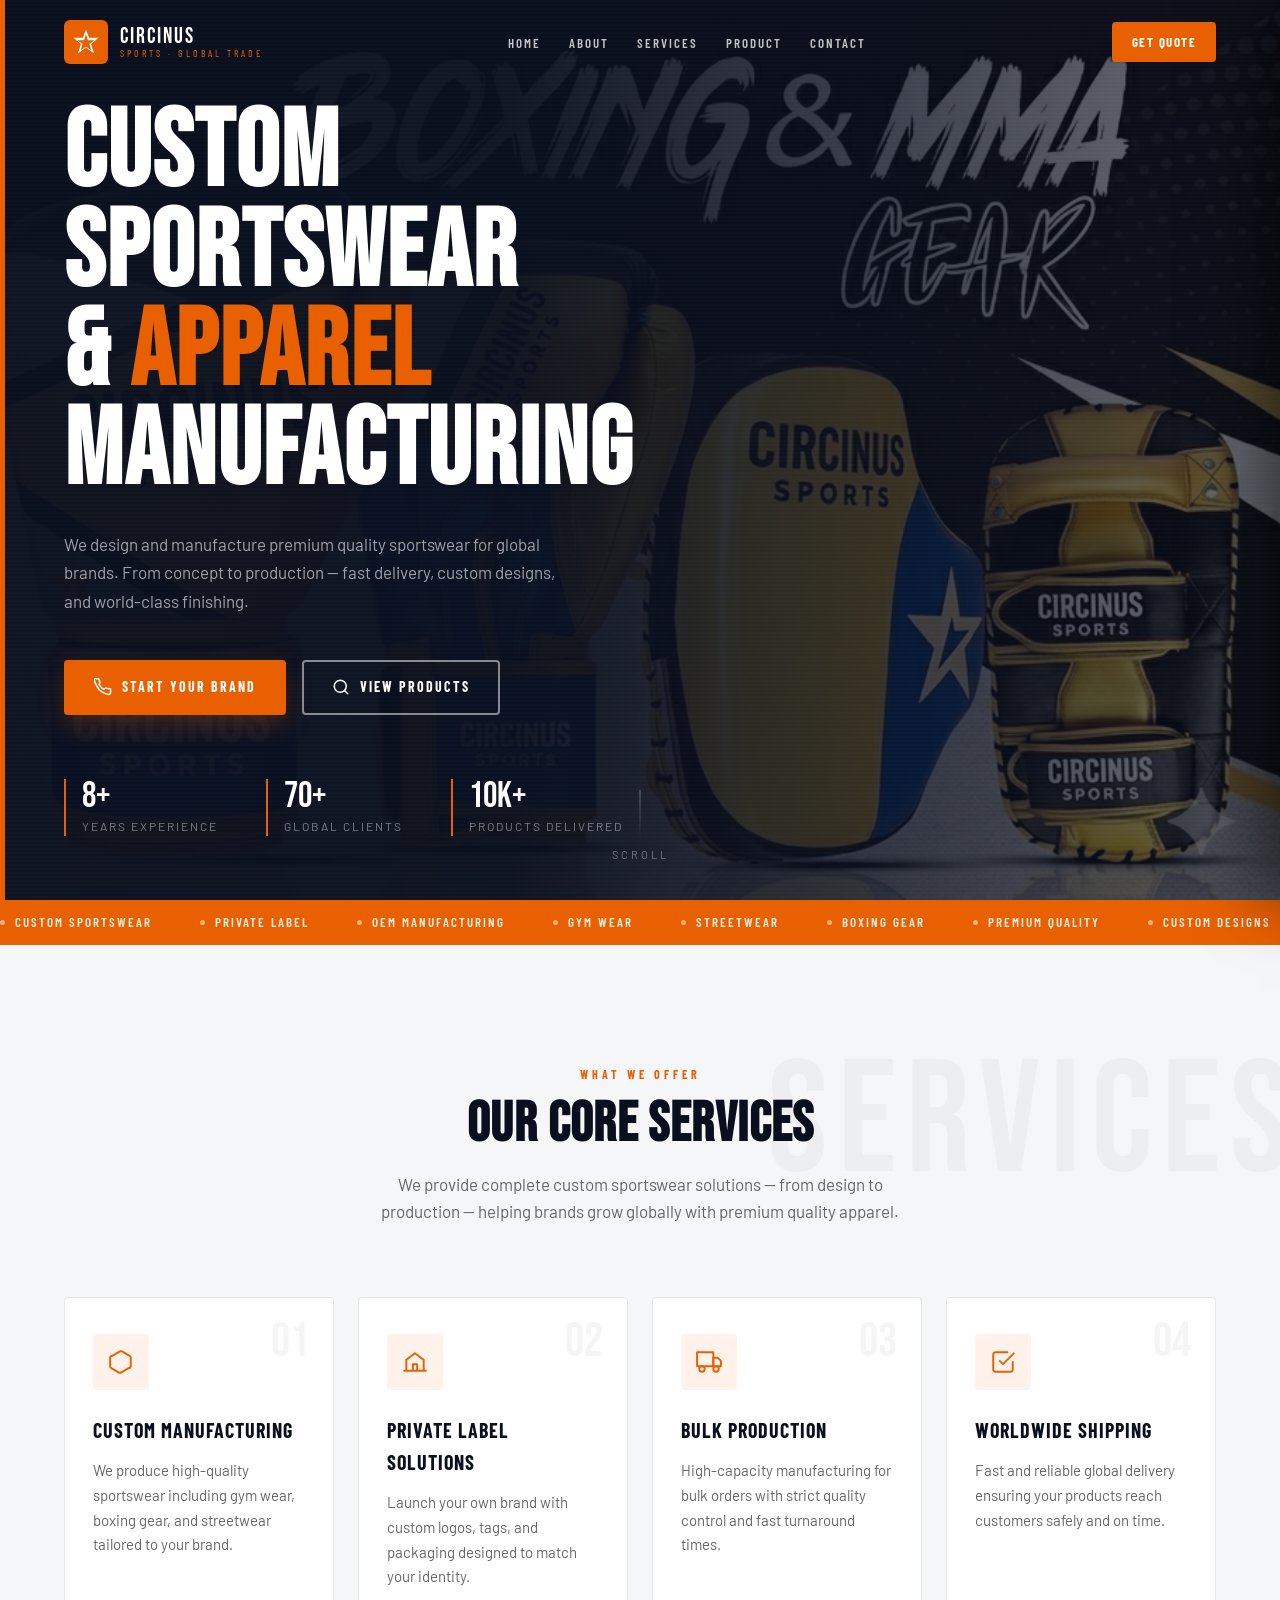
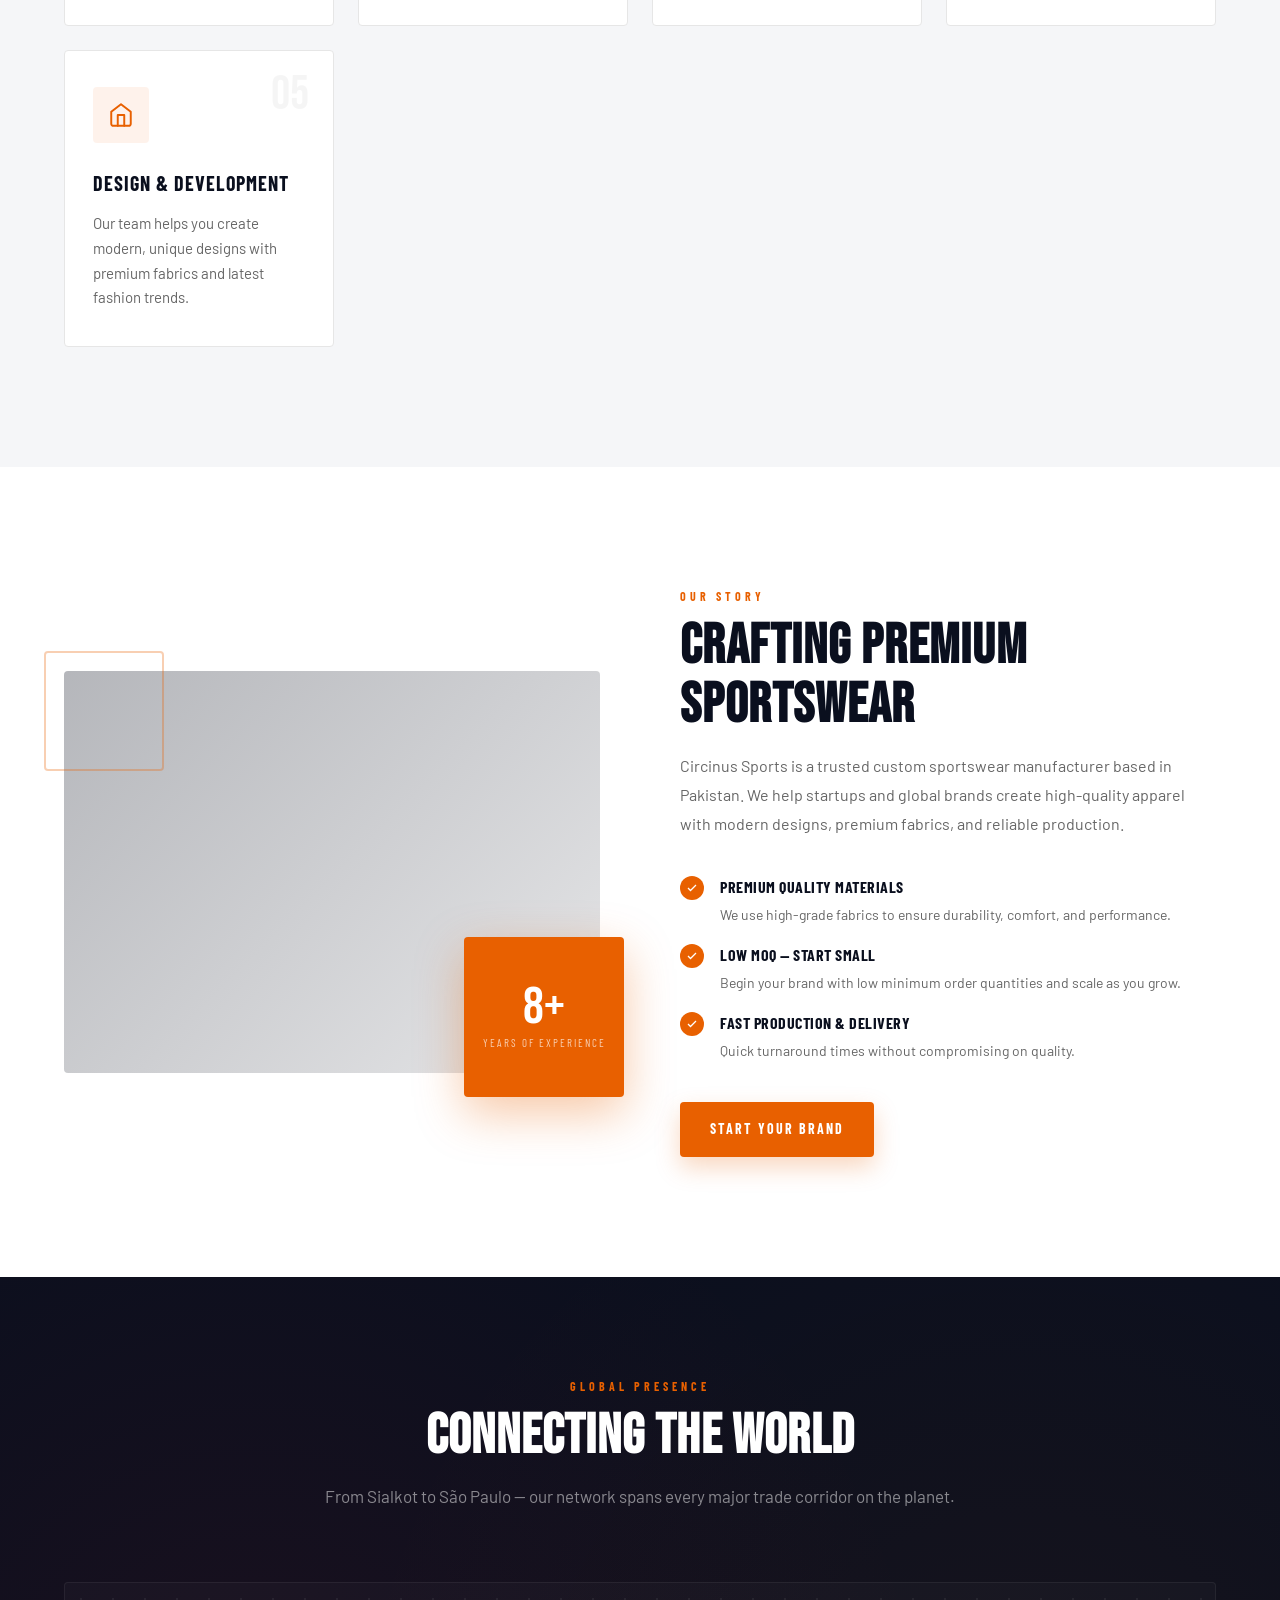
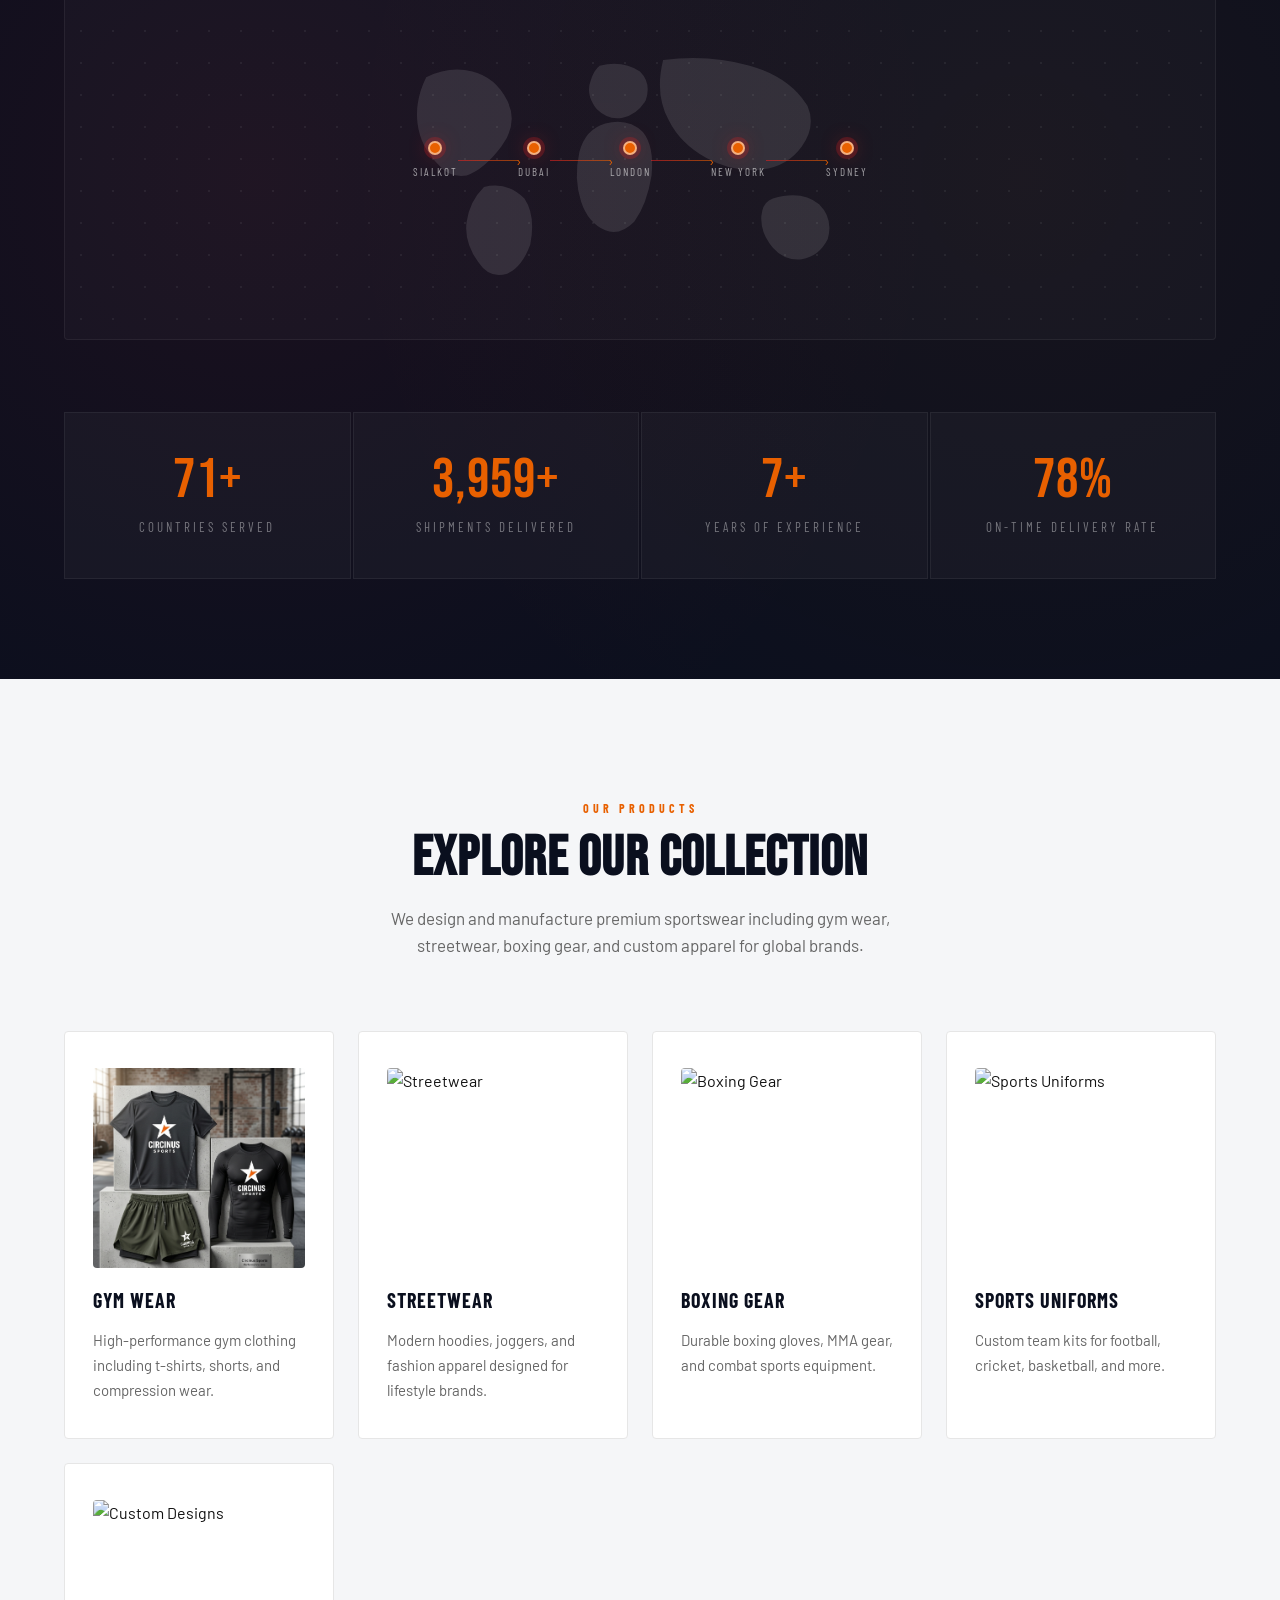
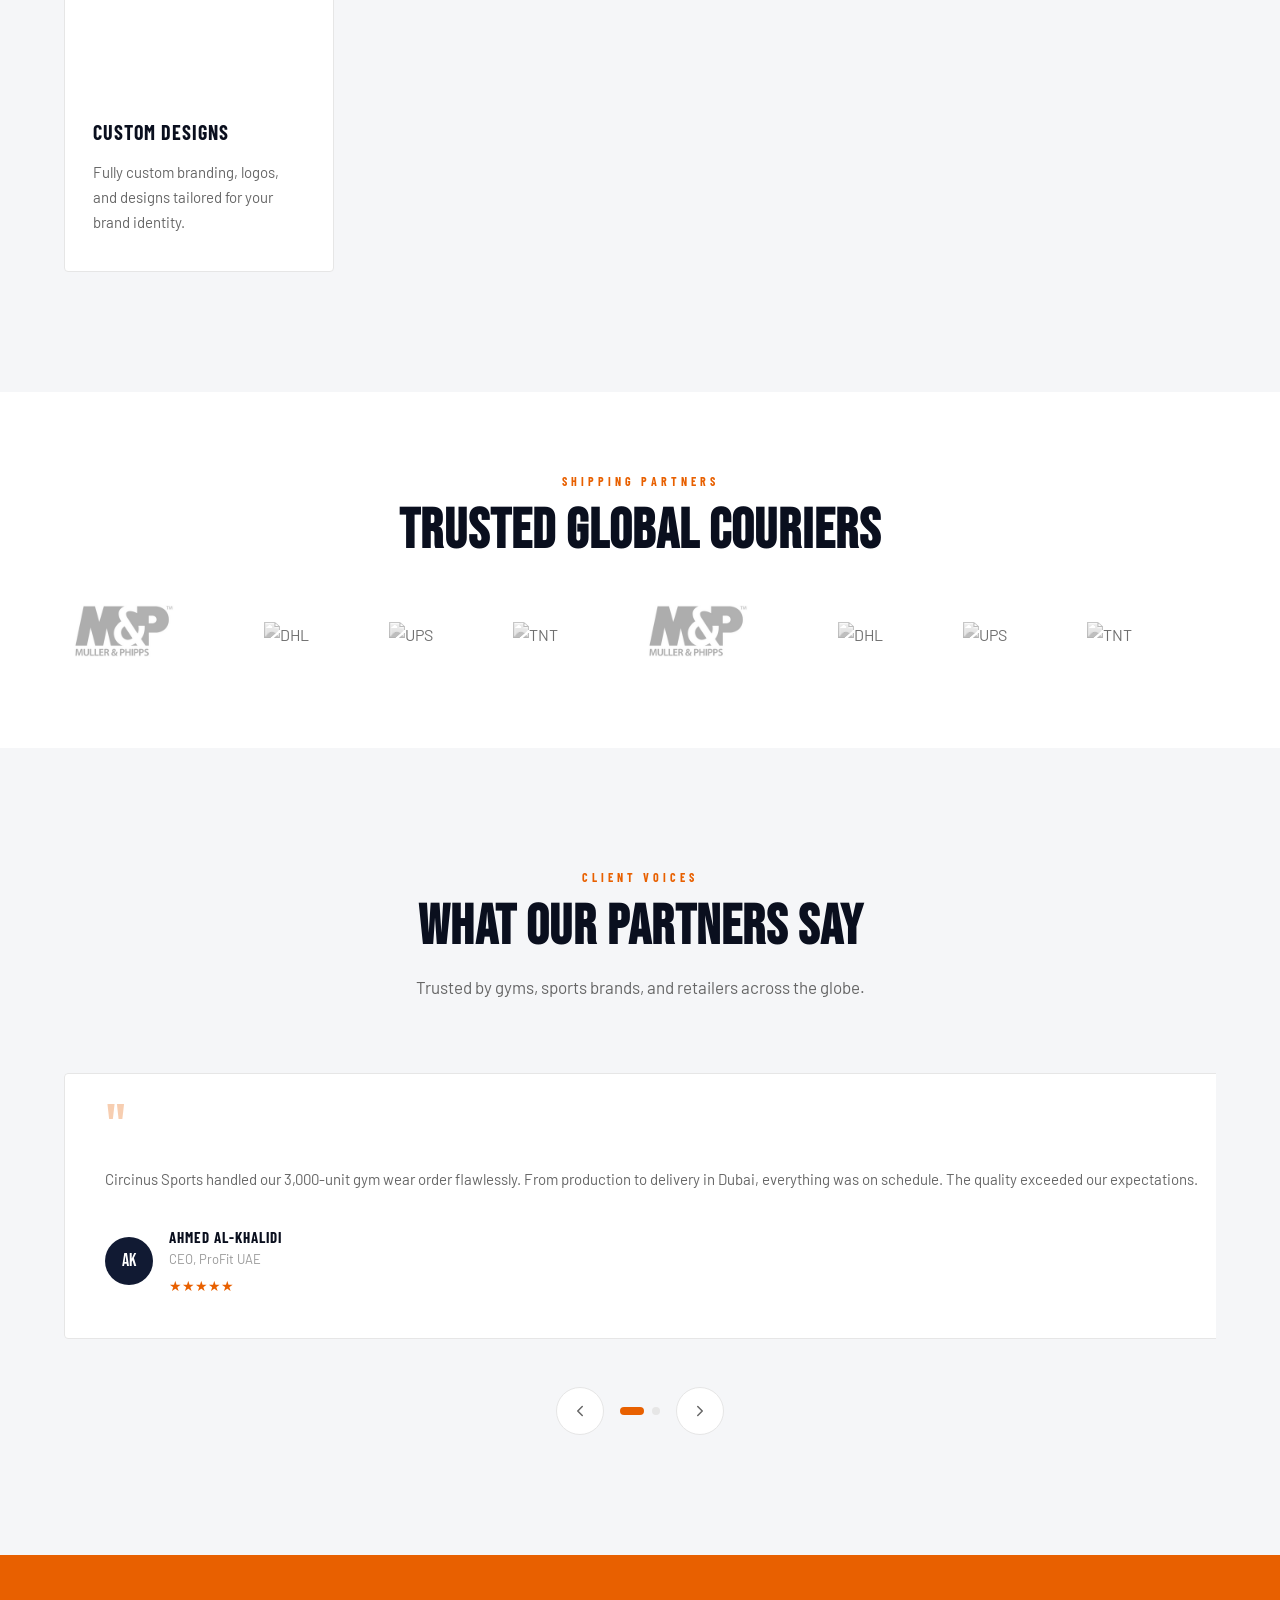
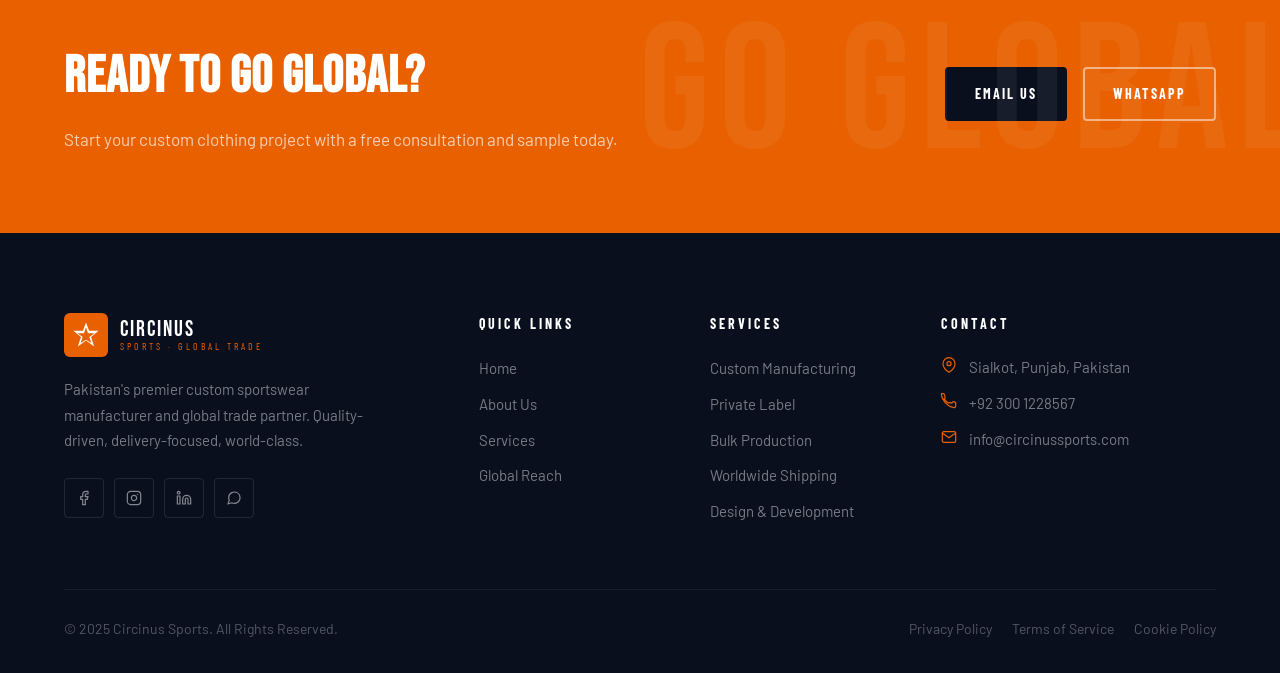
==== commit a88c67c6: "first commit" ====
--- a/index.html
+++ b/index.html
@@ -6,9 +6,7 @@
 <title>Circinus Sports — Global Import & Export Solutions</title>
 <link rel="preconnect" href="https://fonts.googleapis.com">
 <link href="https://fonts.googleapis.com/css2?family=Bebas+Neue&family=Barlow:wght@300;400;500;600;700&family=Barlow+Condensed:wght@400;600;700&display=swap" rel="stylesheet">
-<link rel="stylesheet" href="style/nav.css">
 <link rel="stylesheet" href="style/Index.css">
-<link rel="stylesheet" href="style/footer.css">
 </head>
 <body>
 
@@ -22,49 +20,44 @@
 <nav id="navbar">
   <div class="container">
     <div class="nav-inner">
-
-      <!-- LOGO -->
-      <a href="#" class="nav-logo">
+      <a href="index.html" class="nav-logo">
         <div class="logo-icon">
-          <img src="img/logo.jpeg" alt="Logo" class="logo-img">
-        </div>
-
+          <svg class="logo-star" viewBox="0 0 100 100" xmlns="http://www.w3.org/2000/svg">
+            <polygon points="50,5 61,35 95,35 68,57 79,91 50,70 21,91 32,57 5,35 39,35" fill="white"/>
+            <polygon points="50,22 57,44 80,44 62,57 69,79 50,67 31,79 38,57 20,44 43,44" fill="#e86000"/>
+          </svg>
+        </div>
         <div class="logo-text">
           <span class="brand">CIRCINUS</span>
           <span class="sub">Sports · Global Trade</span>
         </div>
       </a>
 
-      <!-- LINKS -->
       <ul class="nav-links">
-        <li><a href="#hero">Home</a></li>
+        <li><a href="index.html">Home</a></li>
         <li><a href="about.html">About</a></li>
         <li><a href="services.html">Services</a></li>
         <li><a href="products.html">Product</a></li>
         <li><a href="contact.html">Contact</a></li>
       </ul>
 
-      <!-- CTA -->
-      <a href="#tracking" class="nav-cta">Get Quote</a>
-
-      <!-- HAMBURGER -->
-      <button class="hamburger" onclick="toggleMenu()">
+      <a href="contact.html" class="nav-cta">Get Quote</a>
+
+      <button class="hamburger" id="hamburger" aria-label="Toggle menu" aria-expanded="false">
         <span></span><span></span><span></span>
       </button>
-
     </div>
   </div>
 </nav>
 
 <!-- MOBILE MENU -->
-<div class="mobile-overlay" id="overlay" onclick="toggleMenu()"></div>
-
-<div class="mobile-menu" id="mobileMenu">
-  <a href="index.html">Home</a>
-  <a href="about.html">About</a>
-  <a href="services.html">Services</a>
-  <a href="products.html">Product</a>
-  <a href="contact.html">Contact</a>
+<div class="mobile-overlay" id="overlay"></div>
+<div class="mobile-menu" id="mobileMenu" aria-hidden="true">
+  <a href="index.html" class="mob-link">Home</a>
+  <a href="about.html" class="mob-link">About</a>
+  <a href="services.html" class="mob-link">Services</a>
+  <a href="products.html" class="mob-link">Product</a>
+  <a href="contact.html" class="mob-link">Contact</a>
 </div>
 
 <!-- HERO -->
@@ -72,26 +65,22 @@
   <div class="hero-bg"></div>
   <div class="hero-accent"></div>
   <div class="container">
-<br><br><br>
+    <div class="hero-content">
       <h1 class="hero-h1">CUSTOM SPORTSWEAR<br>&amp; <em>APPAREL</em><br>MANUFACTURING</h1>
-
       <p class="hero-sub">
-        We design and manufacture premium quality sportswear for global brands. 
+        We design and manufacture premium quality sportswear for global brands.
         From concept to production — fast delivery, custom designs, and world-class finishing.
       </p>
-
       <div class="hero-ctas">
-        <a href="#tracking" class="btn btn-primary">
-          <svg width="18" height="18" viewBox="0 0 24 24" fill="none" stroke="currentColor" stroke-width="2" stroke-linecap="round" stroke-linejoin="round"><path d="M22 16.92v3a2 2 0 01-2.18 2 19.79 19.79 0 01-8.63-3.07A19.5 19.5 0 013.07 9.5a19.79 19.79 0 01-3.07-8.67A2 2 0 012 .84h3a2 2 0 012 1.72c.127.96.361 1.903.7 2.81a2 2 0 01-.45 2.11L6.91 8.82a16 16 0 006.29 6.29l1.14-1.14a2 2 0 012.11-.45c.907.339 1.85.573 2.81.7A2 2 0 0122 16.92z"/></svg>
+        <a href="contact.html" class="btn btn-primary">
+          <svg viewBox="0 0 24 24" fill="none" stroke="currentColor" stroke-width="2" stroke-linecap="round" stroke-linejoin="round"><path d="M22 16.92v3a2 2 0 01-2.18 2 19.79 19.79 0 01-8.63-3.07A19.5 19.5 0 013.07 9.5a19.79 19.79 0 01-3.07-8.67A2 2 0 012 .84h3a2 2 0 012 1.72c.127.96.361 1.903.7 2.81a2 2 0 01-.45 2.11L6.91 8.82a16 16 0 006.29 6.29l1.14-1.14a2 2 0 012.11-.45c.907.339 1.85.573 2.81.7A2 2 0 0122 16.92z"/></svg>
           Start Your Brand
         </a>
-
-        <a href="#tracking" class="btn btn-outline">
-          <svg width="18" height="18" viewBox="0 0 24 24" fill="none" stroke="currentColor" stroke-width="2" stroke-linecap="round" stroke-linejoin="round"><circle cx="11" cy="11" r="8"/><line x1="21" y1="21" x2="16.65" y2="16.65"/></svg>
+        <a href="products.html" class="btn btn-outline">
+          <svg viewBox="0 0 24 24" fill="none" stroke="currentColor" stroke-width="2" stroke-linecap="round" stroke-linejoin="round"><circle cx="11" cy="11" r="8"/><line x1="21" y1="21" x2="16.65" y2="16.65"/></svg>
           View Products
         </a>
       </div>
-
       <div class="hero-stats">
         <div class="hero-stat">
           <div class="num">8+</div>
@@ -106,10 +95,8 @@
           <div class="label">Products Delivered</div>
         </div>
       </div>
-
-    </div>
-  </div>
-
+    </div>
+  </div>
   <div class="hero-scroll">
     <div class="scroll-line"></div>
     <span>Scroll</span>
@@ -118,18 +105,7 @@
 
 <!-- TICKER -->
 <div class="ticker">
-  <div class="ticker-track" id="ticker">
-   <span class="ticker-item"><span class="ticker-dot"></span>Custom Sportswear</span>
-    <span class="ticker-item"><span class="ticker-dot"></span>Private Label</span>
-    <span class="ticker-item"><span class="ticker-dot"></span>OEM Manufacturing</span>
-    <span class="ticker-item"><span class="ticker-dot"></span>Gym Wear</span>
-    <span class="ticker-item"><span class="ticker-dot"></span>Streetwear</span>
-    <span class="ticker-item"><span class="ticker-dot"></span>Boxing Gear</span>
-    <span class="ticker-item"><span class="ticker-dot"></span>Premium Quality</span>
-    <span class="ticker-item"><span class="ticker-dot"></span>Custom Designs</span>
-    <span class="ticker-item"><span class="ticker-dot"></span>Low MOQ</span>
-    <span class="ticker-item"><span class="ticker-dot"></span>Fast Production</span>
-
+  <div class="ticker-track">
     <span class="ticker-item"><span class="ticker-dot"></span>Custom Sportswear</span>
     <span class="ticker-item"><span class="ticker-dot"></span>Private Label</span>
     <span class="ticker-item"><span class="ticker-dot"></span>OEM Manufacturing</span>
@@ -140,8 +116,20 @@
     <span class="ticker-item"><span class="ticker-dot"></span>Custom Designs</span>
     <span class="ticker-item"><span class="ticker-dot"></span>Low MOQ</span>
     <span class="ticker-item"><span class="ticker-dot"></span>Fast Production</span>
+    <!-- duplicate for seamless loop -->
+    <span class="ticker-item"><span class="ticker-dot"></span>Custom Sportswear</span>
+    <span class="ticker-item"><span class="ticker-dot"></span>Private Label</span>
+    <span class="ticker-item"><span class="ticker-dot"></span>OEM Manufacturing</span>
+    <span class="ticker-item"><span class="ticker-dot"></span>Gym Wear</span>
+    <span class="ticker-item"><span class="ticker-dot"></span>Streetwear</span>
+    <span class="ticker-item"><span class="ticker-dot"></span>Boxing Gear</span>
+    <span class="ticker-item"><span class="ticker-dot"></span>Premium Quality</span>
+    <span class="ticker-item"><span class="ticker-dot"></span>Custom Designs</span>
+    <span class="ticker-item"><span class="ticker-dot"></span>Low MOQ</span>
+    <span class="ticker-item"><span class="ticker-dot"></span>Fast Production</span>
   </div>
 </div>
+
 <!-- SERVICES -->
 <section id="services">
   <div class="container">
@@ -150,9 +138,7 @@
       <h2 class="section-title">Our Core Services</h2>
       <p>We provide complete custom sportswear solutions — from design to production — helping brands grow globally with premium quality apparel.</p>
     </div>
-
     <div class="services-grid">
-
       <div class="service-card reveal delay-1">
         <div class="service-num">01</div>
         <div class="service-icon">
@@ -161,7 +147,6 @@
         <h3>Custom Manufacturing</h3>
         <p>We produce high-quality sportswear including gym wear, boxing gear, and streetwear tailored to your brand.</p>
       </div>
-
       <div class="service-card reveal delay-2">
         <div class="service-num">02</div>
         <div class="service-icon">
@@ -170,7 +155,6 @@
         <h3>Private Label Solutions</h3>
         <p>Launch your own brand with custom logos, tags, and packaging designed to match your identity.</p>
       </div>
-
       <div class="service-card reveal delay-3">
         <div class="service-num">03</div>
         <div class="service-icon">
@@ -179,7 +163,6 @@
         <h3>Bulk Production</h3>
         <p>High-capacity manufacturing for bulk orders with strict quality control and fast turnaround times.</p>
       </div>
-
       <div class="service-card reveal delay-4">
         <div class="service-num">04</div>
         <div class="service-icon">
@@ -188,7 +171,6 @@
         <h3>Worldwide Shipping</h3>
         <p>Fast and reliable global delivery ensuring your products reach customers safely and on time.</p>
       </div>
-
       <div class="service-card reveal delay-5">
         <div class="service-num">05</div>
         <div class="service-icon">
@@ -197,14 +179,14 @@
         <h3>Design & Development</h3>
         <p>Our team helps you create modern, unique designs with premium fabrics and latest fashion trends.</p>
       </div>
-
-    </div>
-  </div>
-</section><!-- ABOUT -->
+    </div>
+  </div>
+</section>
+
+<!-- ABOUT -->
 <section id="about">
   <div class="container">
     <div class="about-grid">
-      
       <div class="about-img-wrap reveal-left">
         <div class="about-accent-box"></div>
         <div class="about-img-main"></div>
@@ -213,54 +195,38 @@
           <div class="label">Years of Experience</div>
         </div>
       </div>
-
       <div class="about-content reveal-right">
         <div class="section-label">Our Story</div>
-
         <h2 class="section-title">Crafting Premium Sportswear</h2>
-
         <p>
-          Circinus Sports is a trusted custom sportswear manufacturer based in Pakistan. 
-          We help startups and global brands create high-quality apparel with modern designs, 
+          Circinus Sports is a trusted custom sportswear manufacturer based in Pakistan.
+          We help startups and global brands create high-quality apparel with modern designs,
           premium fabrics, and reliable production.
         </p>
-
         <div class="about-points">
-
           <div class="about-point">
-            <div class="point-check">
-              <svg viewBox="0 0 24 24"><polyline points="20 6 9 17 4 12"/></svg>
-            </div>
+            <div class="point-check"><svg viewBox="0 0 24 24"><polyline points="20 6 9 17 4 12"/></svg></div>
             <div>
               <h4>Premium Quality Materials</h4>
               <p>We use high-grade fabrics to ensure durability, comfort, and performance.</p>
             </div>
           </div>
-
           <div class="about-point">
-            <div class="point-check">
-              <svg viewBox="0 0 24 24"><polyline points="20 6 9 17 4 12"/></svg>
-            </div>
+            <div class="point-check"><svg viewBox="0 0 24 24"><polyline points="20 6 9 17 4 12"/></svg></div>
             <div>
               <h4>Low MOQ — Start Small</h4>
               <p>Begin your brand with low minimum order quantities and scale as you grow.</p>
             </div>
           </div>
-
           <div class="about-point">
-            <div class="point-check">
-              <svg viewBox="0 0 24 24"><polyline points="20 6 9 17 4 12"/></svg>
-            </div>
+            <div class="point-check"><svg viewBox="0 0 24 24"><polyline points="20 6 9 17 4 12"/></svg></div>
             <div>
               <h4>Fast Production & Delivery</h4>
               <p>Quick turnaround times without compromising on quality.</p>
             </div>
           </div>
-
-        </div>
-
-        <a href="#tracking" class="btn btn-primary">Start Your Brand</a>
-
+        </div>
+        <a href="contact.html" class="btn btn-primary">Start Your Brand</a>
       </div>
     </div>
   </div>
@@ -270,52 +236,30 @@
 <section id="reach">
   <div class="container reach-inner">
     <div class="reach-header reveal">
-      <div class="section-label" style="color:var(--orange)">Global Presence</div>
+      <div class="section-label">Global Presence</div>
       <h2 class="section-title light">Connecting the World</h2>
       <p>From Sialkot to São Paulo — our network spans every major trade corridor on the planet.</p>
     </div>
     <div class="world-visual reveal">
       <svg class="world-map-svg" viewBox="0 0 900 450" fill="none" xmlns="http://www.w3.org/2000/svg">
-        <!-- Simplified world continent shapes -->
-        <!-- North America -->
         <path d="M80,80 Q120,60 160,70 Q200,80 220,120 Q240,160 210,200 Q180,240 150,250 Q120,255 100,230 Q70,200 65,160 Q60,120 80,80Z" fill="white" opacity="0.6"/>
-        <!-- South America -->
         <path d="M180,270 Q220,260 250,290 Q270,320 260,370 Q245,410 220,420 Q190,430 170,400 Q145,365 150,330 Q155,295 180,270Z" fill="white" opacity="0.6"/>
-        <!-- Europe -->
         <path d="M380,60 Q420,50 450,70 Q470,90 460,120 Q445,145 420,150 Q395,155 375,135 Q355,110 365,85 Q370,68 380,60Z" fill="white" opacity="0.6"/>
-        <!-- Africa -->
         <path d="M390,160 Q430,150 455,175 Q475,200 470,250 Q462,300 440,330 Q415,355 390,345 Q360,332 348,295 Q335,255 345,210 Q355,170 390,160Z" fill="white" opacity="0.6"/>
-        <!-- Asia -->
         <path d="M490,50 Q570,40 640,60 Q710,80 740,130 Q755,165 730,200 Q705,235 660,240 Q610,245 565,220 Q520,195 500,155 Q475,110 490,50Z" fill="white" opacity="0.6"/>
-        <!-- Australia -->
         <path d="M680,290 Q730,275 760,300 Q785,325 775,360 Q760,390 730,395 Q700,398 680,375 Q658,350 660,320 Q662,296 680,290Z" fill="white" opacity="0.6"/>
       </svg>
       <div class="route-overlay">
         <div class="route-pins">
-          <div class="pin">
-            <div class="pin-dot"></div>
-            <div class="pin-name">Sialkot</div>
-          </div>
+          <div class="pin"><div class="pin-dot"></div><div class="pin-name">Sialkot</div></div>
           <div class="route-line"></div>
-          <div class="pin">
-            <div class="pin-dot orange"></div>
-            <div class="pin-name">Dubai</div>
-          </div>
+          <div class="pin"><div class="pin-dot"></div><div class="pin-name">Dubai</div></div>
           <div class="route-line"></div>
-          <div class="pin">
-            <div class="pin-dot"></div>
-            <div class="pin-name">London</div>
-          </div>
+          <div class="pin"><div class="pin-dot"></div><div class="pin-name">London</div></div>
           <div class="route-line"></div>
-          <div class="pin">
-            <div class="pin-dot orange"></div>
-            <div class="pin-name">New York</div>
-          </div>
+          <div class="pin"><div class="pin-dot"></div><div class="pin-name">New York</div></div>
           <div class="route-line"></div>
-          <div class="pin">
-            <div class="pin-dot"></div>
-            <div class="pin-name">Sydney</div>
-          </div>
+          <div class="pin"><div class="pin-dot"></div><div class="pin-name">Sydney</div></div>
         </div>
       </div>
     </div>
@@ -339,133 +283,68 @@
     </div>
   </div>
 </section>
+
 <!-- PRODUCTS -->
-<section id="products">
-  <div class="container">
-
+<section id="products" style="padding: 120px 0; background: var(--gray-100);">
+  <div class="container">
     <div class="services-header reveal">
       <div class="section-label">Our Products</div>
       <h2 class="section-title">Explore Our Collection</h2>
-      <p>
-        We design and manufacture premium sportswear including gym wear, streetwear, boxing gear, and custom apparel for global brands.
-      </p>
-    </div>
-
+      <p>We design and manufacture premium sportswear including gym wear, streetwear, boxing gear, and custom apparel for global brands.</p>
+    </div>
     <div class="services-grid">
-
-      <!-- Gym Wear -->
       <div class="service-card reveal delay-1">
-
-        <div class="service-img">
-          <img src="img/gymWear.png" alt="Gym Wear">
-        </div>
-
+        <div class="service-img"><img src="img/gymWear.png" alt="Gym Wear"></div>
         <h3>Gym Wear</h3>
         <p>High-performance gym clothing including t-shirts, shorts, and compression wear.</p>
-
-      </div>
-
-      <!-- Streetwear -->
+      </div>
       <div class="service-card reveal delay-2">
-
-        <div class="service-img">
-          <img src="images/streetwear.jpg" alt="Streetwear">
-        </div>
-
+        <div class="service-img"><img src="images/streetwear.jpg" alt="Streetwear"></div>
         <h3>Streetwear</h3>
         <p>Modern hoodies, joggers, and fashion apparel designed for lifestyle brands.</p>
-
-      </div>
-
-      <!-- Boxing Gear -->
+      </div>
       <div class="service-card reveal delay-3">
-
-        <div class="service-img">
-          <img src="images/boxing-gear.jpg" alt="Boxing Gear">
-        </div>
-
+        <div class="service-img"><img src="images/boxing-gear.jpg" alt="Boxing Gear"></div>
         <h3>Boxing Gear</h3>
         <p>Durable boxing gloves, MMA gear, and combat sports equipment.</p>
-
-      </div>
-
-      <!-- Sports Uniforms -->
+      </div>
       <div class="service-card reveal delay-4">
-
-        <div class="service-img">
-          <img src="images/sports-uniform.jpg" alt="Sports Uniforms">
-        </div>
-
+        <div class="service-img"><img src="images/sports-uniform.jpg" alt="Sports Uniforms"></div>
         <h3>Sports Uniforms</h3>
         <p>Custom team kits for football, cricket, basketball, and more.</p>
-
-      </div>
-
-      <!-- Custom Designs -->
+      </div>
       <div class="service-card reveal delay-5">
-
-        <div class="service-img">
-          <img src="images/custom-design.jpg" alt="Custom Designs">
-        </div>
-
+        <div class="service-img"><img src="images/custom-design.jpg" alt="Custom Designs"></div>
         <h3>Custom Designs</h3>
         <p>Fully custom branding, logos, and designs tailored for your brand identity.</p>
-
-      </div>
-
-    </div>
-
-  <!-- SHIPPING PARTNERS SLIDER -->
+      </div>
+    </div>
+  </div>
+</section>
+
+<!-- SHIPPING PARTNERS -->
 <section id="shipping-partners">
   <div class="container">
-
-    <div class="section-header">
+    <div class="section-header reveal">
       <span class="section-label">Shipping Partners</span>
       <h2 class="section-title">Trusted Global Couriers</h2>
     </div>
-
     <div class="logo-slider">
       <div class="logo-track">
-
-        <div class="logo-item">
-          <img src="img/mp.png" alt="M&P">
-        </div>
-
-        <div class="logo-item">
-          <img src="img/dhl.png" alt="DHL">
-        </div>
-
-        <div class="logo-item">
-          <img src="img/ups.png" alt="UPS">
-        </div>
-
-        <div class="logo-item">
-          <img src="img/tnt.png" alt="TNT">
-        </div>
-
-        <!-- duplicate for smooth loop -->
-        <div class="logo-item">
-          <img src="img/mp.png" alt="M&P">
-        </div>
-
-        <div class="logo-item">
-          <img src="img/dhl.png" alt="DHL">
-        </div>
-
-        <div class="logo-item">
-          <img src="img/ups.png" alt="UPS">
-        </div>
-
-        <div class="logo-item">
-          <img src="img/tnt.png" alt="TNT">
-        </div>
-
-      </div>
-    </div>
-
+        <div class="logo-item"><img src="img/mp.png" alt="M&P"></div>
+        <div class="logo-item"><img src="img/dhl.png" alt="DHL"></div>
+        <div class="logo-item"><img src="img/ups.png" alt="UPS"></div>
+        <div class="logo-item"><img src="img/tnt.png" alt="TNT"></div>
+        <!-- duplicate for seamless loop -->
+        <div class="logo-item"><img src="img/mp.png" alt="M&P"></div>
+        <div class="logo-item"><img src="img/dhl.png" alt="DHL"></div>
+        <div class="logo-item"><img src="img/ups.png" alt="UPS"></div>
+        <div class="logo-item"><img src="img/tnt.png" alt="TNT"></div>
+      </div>
+    </div>
   </div>
 </section>
-</section>
+
 <!-- TESTIMONIALS -->
 <section id="testimonials">
   <div class="container">
@@ -527,11 +406,11 @@
       </div>
     </div>
     <div class="testi-controls">
-      <button class="testi-btn" id="prevBtn">
+      <button class="testi-btn" id="prevBtn" aria-label="Previous">
         <svg viewBox="0 0 24 24"><polyline points="15 18 9 12 15 6"/></svg>
       </button>
       <div class="testi-dots" id="testiDots"></div>
-      <button class="testi-btn" id="nextBtn">
+      <button class="testi-btn" id="nextBtn" aria-label="Next">
         <svg viewBox="0 0 24 24"><polyline points="9 18 15 12 9 6"/></svg>
       </button>
     </div>
@@ -559,7 +438,7 @@
   <div class="container">
     <div class="footer-grid">
       <div class="footer-brand">
-        <a href="#" class="nav-logo">
+        <a href="index.html" class="nav-logo">
           <div class="logo-icon">
             <svg class="logo-star" viewBox="0 0 100 100"><polygon points="50,5 61,35 95,35 68,57 79,91 50,70 21,91 32,57 5,35 39,35" fill="white"/><polygon points="50,22 57,44 80,44 62,57 69,79 50,67 31,79 38,57 20,44 43,44" fill="#e86000"/></svg>
           </div>
@@ -579,7 +458,7 @@
           <a href="#" class="social-btn" aria-label="LinkedIn">
             <svg viewBox="0 0 24 24"><path d="M16 8a6 6 0 016 6v7h-4v-7a2 2 0 00-2-2 2 2 0 00-2 2v7h-4v-7a6 6 0 016-6z"/><rect x="2" y="9" width="4" height="12"/><circle cx="4" cy="4" r="2"/></svg>
           </a>
-          <a href="#" class="social-btn" aria-label="WhatsApp">
+          <a href="https://wa.me/923001228567" class="social-btn" aria-label="WhatsApp">
             <svg viewBox="0 0 24 24"><path d="M21 11.5a8.38 8.38 0 01-.9 3.8 8.5 8.5 0 01-7.6 4.7 8.38 8.38 0 01-3.8-.9L3 21l1.9-5.7a8.38 8.38 0 01-.9-3.8 8.5 8.5 0 014.7-7.6 8.38 8.38 0 013.8-.9h.5a8.48 8.48 0 018 8v.5z"/></svg>
           </a>
         </div>
@@ -589,18 +468,18 @@
         <ul>
           <li><a href="index.html">Home</a></li>
           <li><a href="about.html">About Us</a></li>
-          <li><a href="#">Services</a></li>
+          <li><a href="services.html">Services</a></li>
           <li><a href="#reach">Global Reach</a></li>
         </ul>
       </div>
       <div class="footer-col">
         <h4>Services</h4>
         <ul>
-          <li><a href="#services">Air Freight</a></li>
-          <li><a href="#services">Sea Freight</a></li>
-          <li><a href="#services">Land Transport</a></li>
-          <li><a href="#services">Customs Clearance</a></li>
-          <li><a href="#services">Warehousing</a></li>
+          <li><a href="services.html">Custom Manufacturing</a></li>
+          <li><a href="services.html">Private Label</a></li>
+          <li><a href="services.html">Bulk Production</a></li>
+          <li><a href="services.html">Worldwide Shipping</a></li>
+          <li><a href="services.html">Design & Development</a></li>
         </ul>
       </div>
       <div class="footer-col">
@@ -611,7 +490,7 @@
             <span>Sialkot, Punjab, Pakistan</span>
           </div>
           <div class="contact-item">
-            <svg viewBox="0 0 24 24" stroke-linecap="round" stroke-linejoin="round"><path d="M22 16.92v3a2 2 0 01-2.18 2 19.79 19.79 0 01-8.63-3.07A19.5 19.5 0 013.07 9.5 19.79 19.79 0 01.4 .93h3a2 2 0 012 1.72"/></svg>
+            <svg viewBox="0 0 24 24" stroke-linecap="round" stroke-linejoin="round"><path d="M22 16.92v3a2 2 0 01-2.18 2 19.79 19.79 0 01-8.63-3.07A19.5 19.5 0 013.07 9.5 19.79 19.79 0 01.4.93h3a2 2 0 012 1.72 12.84 12.84 0 00.7 2.81 2 2 0 01-.45 2.11L4.91 8.82a16 16 0 006.29 6.29l.27-.18a2 2 0 012.11-.45 12.84 12.84 0 002.81.7A2 2 0 0122 16.92z"/></svg>
             <span>+92 300 1228567</span>
           </div>
           <div class="contact-item">
@@ -622,7 +501,7 @@
       </div>
     </div>
     <div class="footer-bottom">
-      <p>© 2024 Circinus Sports. All Rights Reserved.</p>
+      <p>© 2025 Circinus Sports. All Rights Reserved.</p>
       <div class="footer-legal">
         <a href="#">Privacy Policy</a>
         <a href="#">Terms of Service</a>
@@ -640,58 +519,61 @@
   }, 1600);
 });
 
-// ── NAVBAR ──
+// ── NAVBAR SCROLL ──
 const navbar = document.getElementById('navbar');
 window.addEventListener('scroll', () => {
   navbar.classList.toggle('scrolled', window.scrollY > 40);
-});
-
-// ── HAMBURGER ──
+}, { passive: true });
+
+// ── HAMBURGER / MOBILE MENU ──
 const hamburger = document.getElementById('hamburger');
 const mobileMenu = document.getElementById('mobileMenu');
-const overlay = document.getElementById('overlay');
+const overlay    = document.getElementById('overlay');
 
 function toggleMenu(open) {
   hamburger.classList.toggle('open', open);
+  hamburger.setAttribute('aria-expanded', open);
   mobileMenu.classList.toggle('open', open);
-  overlay.style.display = open ? 'block' : 'none';
+  mobileMenu.setAttribute('aria-hidden', !open);
+  overlay.classList.toggle('open', open);
+  document.body.style.overflow = open ? 'hidden' : '';
 }
-hamburger.addEventListener('click', () => toggleMenu(!mobileMenu.classList.contains('open')));
+
+hamburger.addEventListener('click', () => {
+  toggleMenu(!mobileMenu.classList.contains('open'));
+});
+
 overlay.addEventListener('click', () => toggleMenu(false));
-document.querySelectorAll('.mob-link').forEach(a => a.addEventListener('click', () => toggleMenu(false)));
+
+document.querySelectorAll('.mob-link').forEach(a => {
+  a.addEventListener('click', () => toggleMenu(false));
+});
+
+// Close on Escape key
+document.addEventListener('keydown', (e) => {
+  if (e.key === 'Escape' && mobileMenu.classList.contains('open')) {
+    toggleMenu(false);
+  }
+});
 
 // ── SCROLL REVEAL ──
-const observer = new IntersectionObserver((entries) => {
+const revealObserver = new IntersectionObserver((entries) => {
   entries.forEach(e => {
     if (e.isIntersecting) {
       e.target.classList.add('visible');
-      // Counter animation
-      const num = e.target.querySelector('.count');
-      if (num) animateCount(num, parseInt(e.target.dataset.target));
     }
   });
-}, { threshold: 0.15 });
-document.querySelectorAll('.reveal, .reveal-left, .reveal-right').forEach(el => observer.observe(el));
-
-// Stat blocks need separate observer
-const statObserver = new IntersectionObserver((entries) => {
-  entries.forEach(e => {
-    if (e.isIntersecting) {
-      const num = e.target.querySelector('.count');
-      const target = parseInt(e.target.dataset.target);
-      if (num && !num.dataset.done) {
-        num.dataset.done = '1';
-        animateCount(num, target);
-      }
-    }
-  });
-}, { threshold: 0.2 });
-document.querySelectorAll('.stat-number[data-target]').forEach(el => statObserver.observe(el));
-
+}, { threshold: 0.12 });
+
+document.querySelectorAll('.reveal, .reveal-left, .reveal-right').forEach(el => {
+  revealObserver.observe(el);
+});
+
+// ── COUNTER ANIMATION ──
 function animateCount(el, target) {
-  let start = 0;
+  let start = null;
   const dur = 1800;
-  const step = timestamp => {
+  const step = (timestamp) => {
     if (!start) start = timestamp;
     const progress = Math.min((timestamp - start) / dur, 1);
     const ease = 1 - Math.pow(1 - progress, 3);
@@ -702,50 +584,92 @@
   requestAnimationFrame(step);
 }
 
+const statObserver = new IntersectionObserver((entries) => {
+  entries.forEach(e => {
+    if (e.isIntersecting) {
+      const num    = e.target.querySelector('.count');
+      const target = parseInt(e.target.dataset.target);
+      if (num && !num.dataset.done) {
+        num.dataset.done = '1';
+        animateCount(num, target);
+      }
+    }
+  });
+}, { threshold: 0.2 });
+
+document.querySelectorAll('.stat-number[data-target]').forEach(el => statObserver.observe(el));
+
 // ── TESTIMONIAL SLIDER ──
 const track = document.getElementById('testiTrack');
 const cards = track.querySelectorAll('.testi-card');
 const dotsContainer = document.getElementById('testiDots');
 let current = 0;
-let perView = window.innerWidth >= 768 ? (window.innerWidth >= 1024 ? 3 : 2) : 1;
+let autoTimer = null;
+
+function getPerView() {
+  if (window.innerWidth >= 1024) return 3;
+  if (window.innerWidth >= 640) return 2;
+  return 1;
+}
 
 function buildDots() {
+  const pv = getPerView();
+  const total = cards.length - pv + 1;
   dotsContainer.innerHTML = '';
-  const total = Math.ceil(cards.length - perView + 1);
   for (let i = 0; i < total; i++) {
     const d = document.createElement('div');
-    d.className = 'testi-dot' + (i === 0 ? ' active' : '');
+    d.className = 'testi-dot' + (i === current ? ' active' : '');
     d.addEventListener('click', () => goTo(i));
     dotsContainer.appendChild(d);
   }
 }
 
 function goTo(idx) {
-  const maxIdx = cards.length - perView;
+  const pv = getPerView();
+  const maxIdx = cards.length - pv;
   current = Math.max(0, Math.min(idx, maxIdx));
   const cardW = cards[0].offsetWidth + 32;
   track.style.transform = `translateX(-${current * cardW}px)`;
   document.querySelectorAll('.testi-dot').forEach((d, i) => d.classList.toggle('active', i === current));
 }
 
-document.getElementById('nextBtn').addEventListener('click', () => goTo(current + 1));
-document.getElementById('prevBtn').addEventListener('click', () => goTo(current - 1));
+function startAuto() {
+  clearInterval(autoTimer);
+  autoTimer = setInterval(() => {
+    const pv = getPerView();
+    const maxIdx = cards.length - pv;
+    goTo(current >= maxIdx ? 0 : current + 1);
+  }, 5000);
+}
+
+document.getElementById('nextBtn').addEventListener('click', () => {
+  const pv = getPerView();
+  const maxIdx = cards.length - pv;
+  goTo(current >= maxIdx ? 0 : current + 1);
+  startAuto();
+});
+document.getElementById('prevBtn').addEventListener('click', () => {
+  const pv = getPerView();
+  const maxIdx = cards.length - pv;
+  goTo(current <= 0 ? maxIdx : current - 1);
+  startAuto();
+});
 
 buildDots();
+startAuto();
+
 window.addEventListener('resize', () => {
-  perView = window.innerWidth >= 768 ? (window.innerWidth >= 1024 ? 3 : 2) : 1;
   current = 0;
   track.style.transform = 'translateX(0)';
   buildDots();
 });
 
-// Auto-play testimonials
-setInterval(() => goTo((current + 1) % (cards.length - perView + 1)), 5000);
-
-// Smooth scroll
+// ── SMOOTH SCROLL ──
 document.querySelectorAll('a[href^="#"]').forEach(a => {
   a.addEventListener('click', e => {
-    const target = document.querySelector(a.getAttribute('href'));
+    const id = a.getAttribute('href');
+    if (id === '#') return;
+    const target = document.querySelector(id);
     if (target) {
       e.preventDefault();
       target.scrollIntoView({ behavior: 'smooth', block: 'start' });
--- a/style/Index.css
+++ b/style/Index.css
@@ -1,807 +1,4 @@
 
-/* ════════════════════════════════
-   HERO
-════════════════════════════════ */
-#hero {
-  position: relative;
-  min-height: 100vh;
-  display: flex;
-  align-items: center;
-  overflow: hidden;
-  background: var(--navy);
-}
-.hero-bg {
-  position: absolute;
-  inset: 0;
-  background-image:
-    linear-gradient(to right, rgba(10,15,30,0.95) 40%, rgba(10,15,30,0.5) 100%),
-    url('../img/banner.png');
-  background-size: cover;
-  background-position: center right;
-}
-.hero-bg::before {
-  content: '';
-  position: absolute;
-  inset: 0;
-  background: repeating-linear-gradient(
-    0deg,
-    transparent,
-    transparent 2px,
-    rgba(255,255,255,0.012) 2px,
-    rgba(255,255,255,0.012) 4px
-  );
-}
-.hero-accent {
-  position: absolute;
-  top: 0;
-  left: 0;
-  width: 5px;
-  height: 100%;
-  background: linear-gradient(to bottom, var(--orange), var(--orange));
-}
-.hero-content {
-  position: relative;
-  z-index: 2;
-  max-width: 720px;
-}
-.hero-eyebrow {
-  display: flex;
-  align-items: center;
-  gap: 12px;
-  margin-bottom: 28px;
-  opacity: 0;
-  animation: fadeUp 0.8s var(--ease) 0.2s forwards;
-}
-.hero-eyebrow span {
-  font-family: 'Barlow Condensed', sans-serif;
-  font-size: 12px;
-  letter-spacing: 4px;
-  text-transform: uppercase;
-  color: var(--orange);
-}
-
-.eyebrow-line { width: 40px; height: 1.5px; background: var(--orange); }
-
-.hero-h1 {
-  font-family: 'Bebas Neue', sans-serif;
-  font-size: clamp(52px, 9vw, 108px);
-  line-height: 0.92;
-  color: var(--white);
-  letter-spacing: 2px;
-  margin-bottom: 28px;
-  opacity: 0;
-  animation: fadeUp 0.9s var(--ease) 0.35s forwards;
-}
-.hero-h1 em { color: var(--orange); font-style: normal; }
-
-.hero-sub {
-  font-size: 17px;
-  line-height: 1.7;
-  color: rgba(255,255,255,0.6);
-  max-width: 520px;
-  margin-bottom: 44px;
-  opacity: 0;
-  animation: fadeUp 0.9s var(--ease) 0.5s forwards;
-}
-
-.hero-ctas {
-  display: flex;
-  flex-wrap: wrap;
-  gap: 16px;
-  margin-bottom: 64px;
-  opacity: 0;
-  animation: fadeUp 0.9s var(--ease) 0.65s forwards;
-}
-
-.hero-stats {
-  display: flex;
-  gap: 48px;
-  flex-wrap: wrap;
-  opacity: 0;
-  animation: fadeUp 0.9s var(--ease) 0.8s forwards;
-}
-.hero-stat { border-left: 2px solid var(--orange); padding-left: 16px; }
-.hero-stat .num {
-  font-family: 'Bebas Neue', sans-serif;
-  font-size: 36px;
-  color: var(--white);
-  line-height: 1;
-}
-.hero-stat .label {
-  font-size: 12px;
-  letter-spacing: 2px;
-  text-transform: uppercase;
-  color: rgba(255,255,255,0.45);
-  margin-top: 2px;
-}
-
-.hero-scroll {
-  position: absolute;
-  bottom: 36px;
-  left: 50%;
-  transform: translateX(-50%);
-  display: flex;
-  flex-direction: column;
-  align-items: center;
-  gap: 8px;
-  color: rgba(255,255,255,0.4);
-  font-size: 11px;
-  letter-spacing: 3px;
-  text-transform: uppercase;
-  animation: bounce 2s ease infinite;
-}
-.scroll-line {
-  width: 1px;
-  height: 48px;
-  background: linear-gradient(to bottom, rgba(255,255,255,0.4), transparent);
-}
-
-@keyframes fadeUp {
-  from { opacity: 0; transform: translateY(32px); }
-  to { opacity: 1; transform: translateY(0); }
-}
-@keyframes bounce {
-  0%, 100% { transform: translateX(-50%) translateY(0); }
-  50% { transform: translateX(-50%) translateY(-8px); }
-}
-
-/* ════════════════════════════════
-   TICKER
-════════════════════════════════ */
-.ticker {
-  background: var(--orange);
-  padding: 12px 0;
-  overflow: hidden;
-}
-.ticker-track {
-  display: flex;
-  gap: 48px;
-  animation: ticker 30s linear infinite;
-  width: max-content;
-}
-.ticker-item {
-  display: flex;
-  align-items: center;
-  gap: 10px;
-  font-family: 'Barlow Condensed', sans-serif;
-  font-size: 13px;
-  font-weight: 600;
-  letter-spacing: 2px;
-  text-transform: uppercase;
-  color: rgba(255,255,255,0.9);
-  white-space: nowrap;
-}
-.ticker-dot { width: 5px; height: 5px; background: rgba(255,255,255,0.5); border-radius: 50%; }
-@keyframes ticker { from { transform: translateX(0); } to { transform: translateX(-50%); } }
-
-/* ════════════════════════════════
-   SERVICES
-════════════════════════════════ */
-#services {
-  padding: 120px 0;
-  background: var(--gray-100);
-  position: relative;
-}
-#services::before {
-  content: 'SERVICES';
-  position: absolute;
-  top: 50px;
-  right: -20px;
-  font-family: 'Bebas Neue', sans-serif;
-  font-size: 160px;
-  color: rgba(0,0,0,0.03);
-  letter-spacing: 10px;
-  pointer-events: none;
-  user-select: none;
-}
-.services-header { text-align: center; margin-bottom: 72px; }
-.services-header p { margin-top: 16px; color: var(--gray-600); font-size: 17px; max-width: 560px; margin-left: auto; margin-right: auto; }
-
-.services-grid {
-  display: grid;
-  grid-template-columns: repeat(auto-fit, minmax(220px, 1fr));
-  gap: 24px;
-}
-.service-card {
-  background: var(--white);
-  padding: 40px 32px;
-  border-radius: 2px;
-  border: 1px solid var(--gray-200);
-  position: relative;
-  overflow: hidden;
-  transition: transform 0.35s var(--ease), box-shadow 0.35s var(--ease), border-color 0.35s;
-  cursor: default;
-}
-.service-card::before {
-  content: '';
-  position: absolute;
-  bottom: 0;
-  left: 0;
-  right: 0;
-  height: 3px;
-  background: var(--orange);
-  transform: scaleX(0);
-  transition: transform 0.35s var(--ease);
-}
-.service-card:hover {
-  transform: translateY(-8px);
-  box-shadow: 0 20px 60px rgba(0,0,0,0.1);
-  border-color: transparent;
-}
-.service-card:hover::before { transform: scaleX(1); }
-.service-icon {
-  width: 56px;
-  height: 56px;
-  background: rgba(224,32,32,0.08);
-  border-radius: 2px;
-  display: flex;
-  align-items: center;
-  justify-content: center;
-  margin-bottom: 24px;
-  transition: background 0.3s;
-}
-.service-card:hover .service-icon { background: rgba(224,32,32,0.12); }
-.service-icon svg { width: 28px; height: 28px; stroke: var(--orange); fill: none; stroke-width: 1.8; stroke-linecap: round; stroke-linejoin: round; }
-.service-card h3 {
-  font-family: 'Barlow Condensed', sans-serif;
-  font-size: 20px;
-  font-weight: 700;
-  letter-spacing: 1px;
-  text-transform: uppercase;
-  color: var(--navy);
-  margin-bottom: 12px;
-}
-.service-card p { font-size: 15px; color: var(--gray-600); line-height: 1.65; }
-.service-num {
-  position: absolute;
-  top: 20px;
-  right: 24px;
-  font-family: 'Bebas Neue', sans-serif;
-  font-size: 48px;
-  color: rgba(0,0,0,0.04);
-  line-height: 1;
-}
-#shipping {
-  padding: 100px 0;
-  background: var(--white);
-}
-
-#shipping .service-card {
-  text-align: center;
-  transition: 0.3s ease;
-  border: 1px solid rgba(0,0,0,0.05);
-  border-radius: 10px;
-  padding: 30px 25px;
-  background: #fff;
-}
-
-#shipping .service-card:hover {
-  transform: translateY(-8px);
-  box-shadow: 0 15px 35px rgba(0,0,0,0.1);
-}
-
-#shipping .service-icon {
-  font-size: 40px;
-  margin-bottom: 15px;
-}
-#shipping-partners {
-  padding: 80px 0;
-  background: #fff;
-  text-align: center;
-}
-
-.logo-slider {
-  overflow: hidden;
-  margin-top: 40px;
-  position: relative;
-}
-
-.logo-track {
-  display: flex;
-  gap: 80px;
-  width: max-content;
-  animation: scroll 18s linear infinite;
-  align-items: center;
-}
-
-.logo-item img {
-  height: 70px;
-  object-fit: contain;
-  filter: grayscale(100%);
-  opacity: 0.8;
-  transition: 0.3s;
-}
-
-.logo-item img:hover {
-  filter: grayscale(0%);
-  opacity: 1;
-  transform: scale(1.1);
-}
-
-@keyframes scroll {
-  0% {
-    transform: translateX(0);
-  }
-  100% {
-    transform: translateX(-50%);
-  }
-}
-/* ════════════════════════════════
-   ABOUT
-════════════════════════════════ */
-#about {
-  padding: 120px 0;
-  background: var(--white);
-  overflow: hidden;
-}
-.about-grid {
-  display: grid;
-  grid-template-columns: 1fr 1fr;
-  gap: 80px;
-  align-items: center;
-}
-.about-img-wrap {
-  position: relative;
-}
-.about-img-main {
-  width: 100%;
-  aspect-ratio: 4/3;
-  background:
-    linear-gradient(135deg, rgba(10,15,30,0.3), rgba(10,15,30,0.1)),
-    url('https://images.unsplash.com/photo-1611532736597-de2d4265fba3?w=900&q=80');
-  background-size: cover;
-  background-position: center;
-  border-radius: 2px;
-}
-.about-badge {
-  position: absolute;
-  bottom: -24px;
-  right: -24px;
-  width: 160px;
-  height: 160px;
-  background: var(--orange);
-  border-radius: 2px;
-  display: flex;
-  flex-direction: column;
-  align-items: center;
-  justify-content: center;
-  box-shadow: 0 16px 48px rgba(224,32,32,0.35);
-}
-.about-badge .num {
-  font-family: 'Bebas Neue', sans-serif;
-  font-size: 52px;
-  color: var(--white);
-  line-height: 1;
-}
-.about-badge .label {
-  font-family: 'Barlow Condensed', sans-serif;
-  font-size: 11px;
-  letter-spacing: 2px;
-  text-transform: uppercase;
-  color: rgba(255,255,255,0.7);
-  text-align: center;
-  padding: 0 12px;
-}
-.about-accent-box {
-  position: absolute;
-  top: -20px;
-  left: -20px;
-  width: 120px;
-  height: 120px;
-  border: 2px solid var(--orange);
-  border-radius: 2px;
-  opacity: 0.3;
-}
-
-.about-content .section-title { margin-bottom: 20px; }
-.about-content > p { color: var(--gray-600); line-height: 1.8; margin-bottom: 36px; }
-.about-points { display: flex; flex-direction: column; gap: 16px; margin-bottom: 40px; }
-.about-point {
-  display: flex;
-  align-items: flex-start;
-  gap: 16px;
-}
-.point-check {
-  width: 24px;
-  height: 24px;
-  background: var(--orange);
-  border-radius: 50%;
-  display: flex;
-  align-items: center;
-  justify-content: center;
-  flex-shrink: 0;
-  margin-top: 2px;
-}
-.point-check svg { width: 12px; height: 12px; stroke: white; fill: none; stroke-width: 2.5; }
-.about-point h4 {
-  font-family: 'Barlow Condensed', sans-serif;
-  font-size: 16px;
-  font-weight: 700;
-  letter-spacing: 0.5px;
-  text-transform: uppercase;
-  color: var(--navy);
-  margin-bottom: 4px;
-}
-.about-point p { font-size: 14px; color: var(--gray-600); }
-
-/* ════════════════════════════════
-   STATS / GLOBAL REACH
-════════════════════════════════ */
-#reach {
-  padding: 100px 0;
-  background: var(--navy);
-  position: relative;
-  overflow: hidden;
-}
-#reach::before {
-  content: '';
-  position: absolute;
-  inset: 0;
-  background-image:
-    radial-gradient(circle at 20% 50%, rgba(224,32,32,0.08) 0%, transparent 60%),
-    radial-gradient(circle at 80% 50%, rgba(232,96,0,0.06) 0%, transparent 60%);
-}
-.reach-inner { position: relative; z-index: 1; }
-.reach-header { text-align: center; margin-bottom: 72px; }
-.reach-header p { color: rgba(255,255,255,0.5); margin-top: 16px; font-size: 17px; }
-
-.world-visual {
-  position: relative;
-  background: rgba(255,255,255,0.025);
-  border: 1px solid rgba(255,255,255,0.06);
-  border-radius: 4px;
-  padding: 48px 40px;
-  margin-bottom: 72px;
-  overflow: hidden;
-}
-.world-visual::before {
-  content: '';
-  position: absolute;
-  inset: 0;
-  background-image: radial-gradient(circle, rgba(255,255,255,0.06) 1px, transparent 1px);
-  background-size: 32px 32px;
-}
-.world-map-svg {
-  width: 100%;
-  max-height: 260px;
-  opacity: 0.18;
-  display: block;
-}
-.route-overlay {
-  position: absolute;
-  inset: 0;
-  display: flex;
-  align-items: center;
-  justify-content: center;
-}
-.route-pins {
-  display: flex;
-  align-items: center;
-  gap: 0;
-  flex-wrap: wrap;
-  justify-content: center;
-}
-.pin {
-  display: flex;
-  flex-direction: column;
-  align-items: center;
-  gap: 8px;
-}
-.pin-dot {
-  width: 14px;
-  height: 14px;
-  background: var(--orange);
-  border-radius: 50%;
-  border: 2px solid rgba(255,255,255,0.5);
-  box-shadow: 0 0 0 4px rgba(224,32,32,0.25), 0 0 20px rgba(224,32,32,0.4);
-}
-.pin-dot.orange { background: var(--orange); box-shadow: 0 0 0 4px rgba(232,96,0,0.25), 0 0 20px rgba(232,96,0,0.4); }
-.pin-name {
-  font-family: 'Barlow Condensed', sans-serif;
-  font-size: 11px;
-  letter-spacing: 2px;
-  text-transform: uppercase;
-  color: rgba(255,255,255,0.6);
-  white-space: nowrap;
-}
-.route-line {
-  height: 1px;
-  width: 60px;
-  background: linear-gradient(to right, rgba(224,32,32,0.6), rgba(232,96,0,0.6));
-  position: relative;
-}
-.route-line::after {
-  content: '›';
-  position: absolute;
-  right: -4px;
-  top: -10px;
-  color: var(--orange);
-  font-size: 14px;
-  animation: pulse 1.5s ease infinite;
-}
-@keyframes pulse { 0%,100%{opacity:1} 50%{opacity:0.3} }
-
-.stats-grid {
-  display: grid;
-  grid-template-columns: repeat(4, 1fr);
-  gap: 2px;
-}
-.stat-block {
-  background: rgba(255,255,255,0.03);
-  border: 1px solid rgba(255,255,255,0.06);
-  padding: 40px 32px;
-  text-align: center;
-  transition: background 0.3s;
-}
-.stat-block:hover { background: rgba(255,255,255,0.06); }
-.stat-number {
-  font-family: 'Bebas Neue', sans-serif;
-  font-size: 56px;
-  color: var(--white);
-  line-height: 1;
-  letter-spacing: 1px;
-}
-.stat-number span { color: var(--orange); }
-.stat-label {
-  font-family: 'Barlow Condensed', sans-serif;
-  font-size: 13px;
-  letter-spacing: 3px;
-  text-transform: uppercase;
-  color: rgba(255,255,255,0.4);
-  margin-top: 8px;
-}
-/* =========================
-   PRODUCT IMAGES (RAINY STYLE)
-========================= */
-
-.service-img {
-  width: 100%;
-  height: 200px;
-  overflow: hidden;
-  border-radius: 6px;
-  margin-bottom: 15px;
-  position: relative;
-}
-
-.service-img img {
-  width: 100%;
-  height: 100%;
-  object-fit: cover;
-  transition: transform 0.4s ease;
-}
-
-.service-card {
-  background: #fff;
-  padding: 20px;
-  border-radius: 6px;
-  box-shadow: 0 10px 30px rgba(0,0,0,0.08);
-  transition: transform 0.3s ease;
-}
-
-.service-card:hover {
-  transform: translateY(-6px);
-}
-
-.service-card:hover .service-img img {
-  transform: scale(1.1);
-}
-
-.service-card h3 {
-  margin-top: 10px;
-  font-size: 18px;
-  font-weight: 600;
-}
-
-.service-card p {
-  font-size: 14px;
-  color: #666;
-  line-height: 1.5;
-}
-/* ════════════════════════════════
-   TESTIMONIALS
-════════════════════════════════ */
-#testimonials {
-  padding: 120px 0;
-  background: var(--gray-100);
-  overflow: hidden;
-}
-.testimonials-header { text-align: center; margin-bottom: 72px; }
-.testimonials-header p { margin-top: 16px; color: var(--gray-600); font-size: 17px; }
-
-.testi-slider { position: relative; overflow: hidden; }
-.testi-track {
-  display: flex;
-  gap: 32px;
-  transition: transform 0.6s var(--ease);
-}
-.testi-card {
-  min-width: calc(33.333% - 22px);
-  background: var(--white);
-  border: 1px solid var(--gray-200);
-  border-radius: 2px;
-  padding: 40px;
-  position: relative;
-  flex-shrink: 0;
-  transition: box-shadow 0.3s;
-}
-.testi-card:hover { box-shadow: 0 12px 40px rgba(0,0,0,0.08); }
-.testi-quote {
-  font-family: 'Bebas Neue', sans-serif;
-  font-size: 64px;
-  color: var(--orange);
-  line-height: 0.5;
-  margin-bottom: 20px;
-  opacity: 0.3;
-}
-.testi-text { font-size: 16px; line-height: 1.75; color: var(--gray-600); margin-bottom: 32px; }
-.testi-author { display: flex; align-items: center; gap: 16px; }
-.testi-avatar {
-  width: 48px;
-  height: 48px;
-  border-radius: 50%;
-  background: var(--navy-light);
-  display: flex;
-  align-items: center;
-  justify-content: center;
-  font-family: 'Bebas Neue', sans-serif;
-  font-size: 20px;
-  color: var(--white);
-  flex-shrink: 0;
-}
-.testi-name {
-  font-family: 'Barlow Condensed', sans-serif;
-  font-size: 15px;
-  font-weight: 700;
-  letter-spacing: 1px;
-  text-transform: uppercase;
-  color: var(--navy);
-}
-.testi-role { font-size: 13px; color: var(--gray-400); }
-.testi-stars { color: var(--orange); font-size: 14px; margin-top: 6px; }
-
-.testi-controls {
-  display: flex;
-  align-items: center;
-  justify-content: center;
-  gap: 16px;
-  margin-top: 48px;
-}
-.testi-btn {
-  width: 48px;
-  height: 48px;
-  border: 1.5px solid var(--gray-200);
-  border-radius: 50%;
-  background: var(--white);
-  cursor: pointer;
-  display: flex;
-  align-items: center;
-  justify-content: center;
-  transition: all 0.25s;
-}
-.testi-btn:hover { border-color: var(--orange); background: var(--orange); }
-.testi-btn:hover svg { stroke: white; }
-.testi-btn svg { width: 18px; height: 18px; stroke: var(--gray-600); fill: none; stroke-width: 2; stroke-linecap: round; stroke-linejoin: round; transition: stroke 0.25s; }
-.testi-dots { display: flex; gap: 8px; }
-.testi-dot {
-  width: 8px;
-  height: 8px;
-  border-radius: 50%;
-  background: var(--gray-200);
-  cursor: pointer;
-  transition: all 0.25s;
-}
-.testi-dot.active { background: var(--orange); width: 24px; border-radius: 4px; }
-
-/* ════════════════════════════════
-   CTA BAND
-════════════════════════════════ */
-.cta-band {
-  background: var(--orange);
-  padding: 80px 0;
-  position: relative;
-  overflow: hidden;
-}
-.cta-band::before {
-  content: 'GO GLOBAL';
-  position: absolute;
-  right: -30px;
-  top: 50%;
-  transform: translateY(-50%);
-  font-family: 'Bebas Neue', sans-serif;
-  font-size: 180px;
-  color: rgba(255,255,255,0.06);
-  letter-spacing: 10px;
-  white-space: nowrap;
-}
-.cta-inner {
-  display: flex;
-  align-items: center;
-  justify-content: space-between;
-  gap: 40px;
-  flex-wrap: wrap;
-}
-.cta-text h2 {
-  font-family: 'Bebas Neue', sans-serif;
-  font-size: clamp(32px, 5vw, 52px);
-  color: var(--white);
-  letter-spacing: 1px;
-  margin-bottom: 8px;
-}
-.cta-text p { color: rgba(255,255,255,0.7); font-size: 17px; }
-.cta-actions { display: flex; gap: 16px; flex-wrap: wrap; }
-
-/* ════════════════════════════════
-   LOADER
-════════════════════════════════ */
-#loader {
-  position: fixed;
-  inset: 0;
-  background: var(--navy);
-  z-index: 9999;
-  display: flex;
-  flex-direction: column;
-  align-items: center;
-  justify-content: center;
-  gap: 24px;
-  transition: opacity 0.6s ease, visibility 0.6s ease;
-}
-#loader.gone { opacity: 0; visibility: hidden; }
-.loader-logo {
-  font-family: 'Bebas Neue', sans-serif;
-  font-size: 42px;
-  color: var(--white);
-  letter-spacing: 4px;
-}
-.loader-logo span { color: var(--orange); }
-.loader-bar {
-  width: 200px;
-  height: 2px;
-  background: rgba(255,255,255,0.1);
-  border-radius: 1px;
-  overflow: hidden;
-}
-.loader-fill {
-  height: 100%;
-  background: linear-gradient(to right, var(--orange), var(--orange));
-  border-radius: 1px;
-  animation: load 1.4s var(--ease) forwards;
-}
-@keyframes load { from { width: 0; } to { width: 100%; } }
-
-/* ════════════════════════════════
-   RESPONSIVE
-════════════════════════════════ */
-@media (max-width: 1024px) {
-  .about-grid { grid-template-columns: 1fr; gap: 60px; }
-  .about-img-wrap { max-width: 560px; }
-  .tracking-wrap { grid-template-columns: 1fr; gap: 60px; }
-  .stats-grid { grid-template-columns: repeat(2, 1fr); }
-  .footer-grid { grid-template-columns: 1fr 1fr; gap: 40px; }
-  .testi-card { min-width: calc(50% - 16px); }
-}
-
-@media (max-width: 768px) {
-  .nav-links, .nav-cta { display: none; }
-  .hamburger { display: flex; }
-  .mobile-menu { display: flex; }
-  .hero-stats { gap: 28px; }
-  .stats-grid { grid-template-columns: repeat(2, 1fr); }
-  .testi-card { min-width: calc(100% - 0px); }
-  .footer-grid { grid-template-columns: 1fr; gap: 32px; }
-  .cta-inner { flex-direction: column; text-align: center; }
-  .cta-actions { justify-content: center; }
-  .footer-bottom { flex-direction: column; text-align: center; }
-  .about-badge { width: 120px; height: 120px; right: 0; }
-  .about-badge .num { font-size: 38px; }
-}
-
-@media (max-width: 480px) {
-  .stats-grid { grid-template-columns: 1fr 1fr; }
-  .hero-h1 { font-size: 52px; }
-  .services-grid { grid-template-columns: 1fr; }
-  .hero-ctas { flex-direction: column; }
-  .hero-ctas .btn { text-align: center; justify-content: center; }
-}
 /* ════════════════════════════════
    ROOT VARIABLES
 ════════════════════════════════ */
@@ -814,27 +11,25 @@
   --gray-200: #e6e6e6;
   --gray-400: #999;
   --gray-600: #666;
-
   --ease: cubic-bezier(0.4, 0, 0.2, 1);
 }
 
 /* ════════════════════════════════
    GLOBAL RESET
 ════════════════════════════════ */
-* {
+*, *::before, *::after {
   margin: 0;
   padding: 0;
   box-sizing: border-box;
-  scroll-behavior: smooth;
-}
-
+}
+html { scroll-behavior: smooth; }
 body {
   font-family: 'Barlow', sans-serif;
   background: var(--white);
   color: #111;
   line-height: 1.6;
-}
-
+  overflow-x: hidden;
+}
 .container {
   width: 90%;
   max-width: 1200px;
@@ -842,13 +37,13 @@
 }
 
 /* ════════════════════════════════
-   BUTTON SYSTEM (FIXED)
+   BUTTON SYSTEM
 ════════════════════════════════ */
 .btn {
   display: inline-flex;
   align-items: center;
   gap: 10px;
-  padding: 14px 22px;
+  padding: 14px 28px;
   font-family: 'Barlow Condensed', sans-serif;
   font-size: 14px;
   font-weight: 700;
@@ -856,50 +51,277 @@
   text-transform: uppercase;
   text-decoration: none;
   border-radius: 4px;
-  transition: 0.3s ease;
+  transition: all 0.3s var(--ease);
   cursor: pointer;
   border: 2px solid transparent;
 }
-
-.btn svg {
-  width: 18px;
-  height: 18px;
-}
-
-/* Primary Button */
+.btn svg { width: 18px; height: 18px; flex-shrink: 0; }
 .btn-primary {
   background: var(--orange);
   color: #fff;
-  box-shadow: 0 10px 25px rgba(232, 96, 0, 0.25);
-}
-
-.btn-primary:hover {
-  transform: translateY(-3px);
-  background: #ff6a00;
-}
-
-/* Outline Button */
+  box-shadow: 0 10px 25px rgba(232,96,0,0.25);
+}
+.btn-primary:hover { transform: translateY(-3px); background: #ff6a00; box-shadow: 0 14px 30px rgba(232,96,0,0.35); }
 .btn-outline {
   background: transparent;
   color: #fff;
   border: 2px solid rgba(255,255,255,0.5);
 }
-
-.btn-outline:hover {
-  background: #fff;
-  color: var(--navy);
-}
-
-/* Dark Button */
+.btn-outline:hover { background: #fff; color: var(--navy); border-color: #fff; }
 .btn-dark {
   background: var(--navy);
   color: #fff;
-}
-
-.btn-dark:hover {
-  background: var(--navy-light);
-  transform: translateY(-3px);
-}
+  border-color: var(--navy);
+}
+.btn-dark:hover { background: var(--navy-light); transform: translateY(-3px); }
+
+/* ════════════════════════════════
+   SECTION LABELS & TITLES
+════════════════════════════════ */
+.section-label {
+  font-family: 'Barlow Condensed', sans-serif;
+  font-size: 12px;
+  font-weight: 700;
+  letter-spacing: 4px;
+  text-transform: uppercase;
+  color: var(--orange);
+  margin-bottom: 12px;
+  display: block;
+}
+.section-title {
+  font-family: 'Bebas Neue', sans-serif;
+  font-size: clamp(36px, 5vw, 56px);
+  color: var(--navy);
+  letter-spacing: 1px;
+  line-height: 1.05;
+  margin-bottom: 16px;
+}
+.section-title.light { color: var(--white); }
+
+/* ════════════════════════════════
+   SCROLL REVEAL
+════════════════════════════════ */
+.reveal, .reveal-left, .reveal-right {
+  opacity: 0;
+  transition: opacity 0.8s var(--ease), transform 0.8s var(--ease);
+}
+.reveal { transform: translateY(40px); }
+.reveal-left { transform: translateX(-40px); }
+.reveal-right { transform: translateX(40px); }
+.reveal.visible, .reveal-left.visible, .reveal-right.visible {
+  opacity: 1;
+  transform: none;
+}
+.delay-1 { transition-delay: 0.1s; }
+.delay-2 { transition-delay: 0.2s; }
+.delay-3 { transition-delay: 0.3s; }
+.delay-4 { transition-delay: 0.4s; }
+.delay-5 { transition-delay: 0.5s; }
+
+/* ════════════════════════════════
+   LOADER
+════════════════════════════════ */
+#loader {
+  position: fixed;
+  inset: 0;
+  background: var(--navy);
+  z-index: 9999;
+  display: flex;
+  flex-direction: column;
+  align-items: center;
+  justify-content: center;
+  gap: 24px;
+  transition: opacity 0.6s ease, visibility 0.6s ease;
+}
+#loader.gone { opacity: 0; visibility: hidden; pointer-events: none; }
+.loader-logo {
+  font-family: 'Bebas Neue', sans-serif;
+  font-size: 42px;
+  color: var(--white);
+  letter-spacing: 4px;
+}
+.loader-logo span { color: var(--orange); }
+.loader-bar {
+  width: 200px;
+  height: 2px;
+  background: rgba(255,255,255,0.1);
+  border-radius: 1px;
+  overflow: hidden;
+}
+.loader-fill {
+  height: 100%;
+  background: var(--orange);
+  border-radius: 1px;
+  animation: load 1.4s var(--ease) forwards;
+}
+@keyframes load { from { width: 0; } to { width: 100%; } }
+
+/* ════════════════════════════════
+   NAVBAR
+════════════════════════════════ */
+#navbar {
+  position: fixed;
+  top: 0; left: 0; right: 0;
+  z-index: 1000;
+  padding: 20px 0;
+  transition: all 0.3s var(--ease);
+}
+#navbar.scrolled {
+  background: rgba(10,15,30,0.96);
+  backdrop-filter: blur(16px);
+  -webkit-backdrop-filter: blur(16px);
+  padding: 12px 0;
+  box-shadow: 0 10px 30px rgba(0,0,0,0.35);
+}
+.nav-inner {
+  display: flex;
+  align-items: center;
+  justify-content: space-between;
+  gap: 20px;
+}
+.nav-logo {
+  display: flex;
+  align-items: center;
+  gap: 12px;
+  text-decoration: none;
+  flex-shrink: 0;
+}
+.logo-icon {
+  width: 44px;
+  height: 44px;
+  background: var(--orange);
+  border-radius: 6px;
+  display: flex;
+  align-items: center;
+  justify-content: center;
+  flex-shrink: 0;
+}
+.logo-star { width: 28px; height: 28px; }
+.logo-text { display: flex; flex-direction: column; line-height: 1; }
+.logo-text .brand {
+  font-family: 'Bebas Neue', sans-serif;
+  font-size: 22px;
+  color: var(--white);
+  letter-spacing: 2px;
+}
+.logo-text .sub {
+  font-family: 'Barlow Condensed', sans-serif;
+  font-size: 10px;
+  letter-spacing: 3px;
+  color: var(--orange);
+  text-transform: uppercase;
+}
+.nav-links {
+  display: flex;
+  align-items: center;
+  gap: 4px;
+  list-style: none;
+}
+.nav-links a {
+  font-family: 'Barlow Condensed', sans-serif;
+  font-size: 13px;
+  font-weight: 600;
+  letter-spacing: 2px;
+  text-transform: uppercase;
+  color: rgba(255,255,255,0.75);
+  text-decoration: none;
+  padding: 8px 12px;
+  position: relative;
+  transition: color 0.3s;
+}
+.nav-links a::after {
+  content: '';
+  position: absolute;
+  bottom: 4px; left: 12px; right: 12px;
+  height: 2px;
+  background: var(--orange);
+  transform: scaleX(0);
+  transition: transform 0.3s var(--ease);
+}
+.nav-links a:hover { color: var(--white); }
+.nav-links a:hover::after { transform: scaleX(1); }
+.nav-cta {
+  background: var(--orange);
+  color: white;
+  padding: 10px 20px;
+  border-radius: 4px;
+  text-decoration: none;
+  font-family: 'Barlow Condensed', sans-serif;
+  font-size: 13px;
+  font-weight: 700;
+  letter-spacing: 1.5px;
+  text-transform: uppercase;
+  transition: all 0.3s;
+  flex-shrink: 0;
+}
+.nav-cta:hover { transform: translateY(-2px); background: #ff6a00; }
+
+/* HAMBURGER */
+.hamburger {
+  display: none;
+  flex-direction: column;
+  gap: 5px;
+  background: none;
+  border: none;
+  cursor: pointer;
+  padding: 8px;
+  z-index: 1001;
+}
+.hamburger span {
+  display: block;
+  width: 26px;
+  height: 2px;
+  background: var(--white);
+  border-radius: 2px;
+  transition: all 0.35s var(--ease);
+  transform-origin: center;
+}
+.hamburger.open span:nth-child(1) { transform: translateY(7px) rotate(45deg); }
+.hamburger.open span:nth-child(2) { opacity: 0; transform: scaleX(0); }
+.hamburger.open span:nth-child(3) { transform: translateY(-7px) rotate(-45deg); }
+
+/* MOBILE MENU */
+.mobile-overlay {
+  position: fixed;
+  inset: 0;
+  background: rgba(0,0,0,0.65);
+  z-index: 997;
+  display: none;
+  backdrop-filter: blur(4px);
+  -webkit-backdrop-filter: blur(4px);
+}
+.mobile-overlay.open { display: block; }
+.mobile-menu {
+  position: fixed;
+  top: 0; right: 0;
+  width: min(320px, 85vw);
+  height: 100vh;
+  background: var(--navy);
+  padding: 90px 30px 40px;
+  display: flex;
+  flex-direction: column;
+  gap: 4px;
+  transform: translateX(100%);
+  transition: transform 0.4s var(--ease);
+  z-index: 998;
+  box-shadow: -20px 0 60px rgba(0,0,0,0.5);
+}
+.mobile-menu.open { transform: translateX(0); }
+.mob-link {
+  font-family: 'Barlow Condensed', sans-serif;
+  font-size: 18px;
+  font-weight: 600;
+  letter-spacing: 3px;
+  text-transform: uppercase;
+  color: rgba(255,255,255,0.7);
+  text-decoration: none;
+  padding: 16px 0;
+  border-bottom: 1px solid rgba(255,255,255,0.07);
+  transition: all 0.25s;
+  display: block;
+}
+.mob-link:hover { color: var(--white); padding-left: 10px; }
+.mob-link:last-child { border-bottom: none; }
 
 /* ════════════════════════════════
    HERO
@@ -909,106 +331,326 @@
   min-height: 100vh;
   display: flex;
   align-items: center;
+  overflow: hidden;
   background: var(--navy);
-  overflow: hidden;
-}
-
+}
 .hero-bg {
   position: absolute;
   inset: 0;
-  background:
-    linear-gradient(to right, rgba(10,15,30,0.95), rgba(10,15,30,0.5)),
+  background-image:
+    linear-gradient(to right, rgba(10,15,30,0.97) 40%, rgba(10,15,30,0.6) 100%),
     url('../img/banner.png');
   background-size: cover;
-  background-position: right center;
-}
-
+  background-position: center right;
+}
+.hero-bg::before {
+  content: '';
+  position: absolute;
+  inset: 0;
+  background: repeating-linear-gradient(
+    0deg,
+    transparent,
+    transparent 2px,
+    rgba(255,255,255,0.012) 2px,
+    rgba(255,255,255,0.012) 4px
+  );
+}
+.hero-accent {
+  position: absolute;
+  top: 0; left: 0;
+  width: 5px;
+  height: 100%;
+  background: var(--orange);
+}
 .hero-content {
   position: relative;
   z-index: 2;
   max-width: 720px;
-}
-
+  padding-top: 100px;
+  padding-bottom: 60px;
+}
 .hero-h1 {
   font-family: 'Bebas Neue', sans-serif;
-  font-size: clamp(52px, 8vw, 100px);
-  color: #fff;
+  font-size: clamp(52px, 9vw, 108px);
+  line-height: 0.92;
+  color: var(--white);
+  letter-spacing: 2px;
+  margin-bottom: 28px;
+  opacity: 0;
+  animation: fadeUp 0.9s var(--ease) 0.35s forwards;
+}
+.hero-h1 em { color: var(--orange); font-style: normal; }
+.hero-sub {
+  font-size: 17px;
+  line-height: 1.7;
+  color: rgba(255,255,255,0.6);
+  max-width: 520px;
+  margin-bottom: 44px;
+  opacity: 0;
+  animation: fadeUp 0.9s var(--ease) 0.5s forwards;
+}
+.hero-ctas {
+  display: flex;
+  flex-wrap: wrap;
+  gap: 16px;
+  margin-bottom: 64px;
+  opacity: 0;
+  animation: fadeUp 0.9s var(--ease) 0.65s forwards;
+}
+.hero-stats {
+  display: flex;
+  gap: 48px;
+  flex-wrap: wrap;
+  opacity: 0;
+  animation: fadeUp 0.9s var(--ease) 0.8s forwards;
+}
+.hero-stat { border-left: 2px solid var(--orange); padding-left: 16px; }
+.hero-stat .num {
+  font-family: 'Bebas Neue', sans-serif;
+  font-size: 36px;
+  color: var(--white);
   line-height: 1;
-  margin-bottom: 20px;
-}
-
-.hero-h1 em {
-  color: var(--orange);
-  font-style: normal;
-}
-
-.hero-sub {
-  color: rgba(255,255,255,0.7);
-  margin-bottom: 40px;
-}
-
-/* Buttons spacing fix */
-.hero-ctas {
-  display: flex;
-  gap: 16px;
-  flex-wrap: wrap;
-  margin-bottom: 50px;
-}
-
-/* ════════════════════════════════
-   SERVICES (FIXED - NO CONFLICT)
+}
+.hero-stat .label {
+  font-size: 12px;
+  letter-spacing: 2px;
+  text-transform: uppercase;
+  color: rgba(255,255,255,0.45);
+  margin-top: 2px;
+}
+.hero-scroll {
+  position: absolute;
+  bottom: 36px;
+  left: 50%;
+  transform: translateX(-50%);
+  display: flex;
+  flex-direction: column;
+  align-items: center;
+  gap: 8px;
+  color: rgba(255,255,255,0.4);
+  font-size: 11px;
+  letter-spacing: 3px;
+  text-transform: uppercase;
+  animation: bounce 2s ease infinite;
+}
+.scroll-line {
+  width: 1px;
+  height: 48px;
+  background: linear-gradient(to bottom, rgba(255,255,255,0.4), transparent);
+}
+@keyframes fadeUp {
+  from { opacity: 0; transform: translateY(32px); }
+  to   { opacity: 1; transform: translateY(0); }
+}
+@keyframes bounce {
+  0%,100% { transform: translateX(-50%) translateY(0); }
+  50%      { transform: translateX(-50%) translateY(-8px); }
+}
+
+/* ════════════════════════════════
+   TICKER
+════════════════════════════════ */
+.ticker {
+  background: var(--orange);
+  padding: 12px 0;
+  overflow: hidden;
+}
+.ticker-track {
+  display: flex;
+  gap: 48px;
+  animation: ticker 30s linear infinite;
+  width: max-content;
+}
+.ticker-item {
+  display: flex;
+  align-items: center;
+  gap: 10px;
+  font-family: 'Barlow Condensed', sans-serif;
+  font-size: 13px;
+  font-weight: 600;
+  letter-spacing: 2px;
+  text-transform: uppercase;
+  color: rgba(255,255,255,0.9);
+  white-space: nowrap;
+}
+.ticker-dot { width: 5px; height: 5px; background: rgba(255,255,255,0.5); border-radius: 50%; }
+@keyframes ticker { from { transform: translateX(0); } to { transform: translateX(-50%); } }
+
+/* ════════════════════════════════
+   SERVICES
 ════════════════════════════════ */
 #services {
-  padding: 100px 0;
+  padding: 120px 0;
   background: var(--gray-100);
-}
+  position: relative;
+  overflow: hidden;
+}
+#services::before {
+  content: 'SERVICES';
+  position: absolute;
+  top: 50px; right: -20px;
+  font-family: 'Bebas Neue', sans-serif;
+  font-size: 160px;
+  color: rgba(0,0,0,0.03);
+  letter-spacing: 10px;
+  pointer-events: none;
+  user-select: none;
+  white-space: nowrap;
+}
+.services-header { text-align: center; margin-bottom: 72px; }
+.services-header p { margin-top: 16px; color: var(--gray-600); font-size: 17px; max-width: 560px; margin-left: auto; margin-right: auto; }
 
 .services-grid {
   display: grid;
-  grid-template-columns: repeat(auto-fit, minmax(240px, 1fr));
+  grid-template-columns: repeat(auto-fit, minmax(220px, 1fr));
   gap: 24px;
 }
-
 .service-card {
-  background: #fff;
-  padding: 30px;
-  border-radius: 6px;
+  background: var(--white);
+  padding: 36px 28px;
+  border-radius: 4px;
   border: 1px solid var(--gray-200);
-  transition: 0.3s ease;
-}
-
-.service-card:hover {
-  transform: translateY(-6px);
-  box-shadow: 0 15px 35px rgba(0,0,0,0.1);
-}
-
+  position: relative;
+  overflow: hidden;
+  transition: transform 0.35s var(--ease), box-shadow 0.35s var(--ease), border-color 0.35s;
+  cursor: default;
+}
+.service-card::before {
+  content: '';
+  position: absolute;
+  bottom: 0; left: 0; right: 0;
+  height: 3px;
+  background: var(--orange);
+  transform: scaleX(0);
+  transition: transform 0.35s var(--ease);
+}
+.service-card:hover { transform: translateY(-8px); box-shadow: 0 20px 60px rgba(0,0,0,0.1); border-color: transparent; }
+.service-card:hover::before { transform: scaleX(1); }
 .service-icon {
-  width: 50px;
-  height: 50px;
-  margin-bottom: 15px;
-  background: rgba(232,96,0,0.1);
+  width: 56px; height: 56px;
+  background: rgba(232,96,0,0.08);
+  border-radius: 4px;
   display: flex;
   align-items: center;
   justify-content: center;
+  margin-bottom: 24px;
+  transition: background 0.3s;
+}
+.service-card:hover .service-icon { background: rgba(232,96,0,0.14); }
+.service-icon svg { width: 26px; height: 26px; stroke: var(--orange); fill: none; stroke-width: 1.8; stroke-linecap: round; stroke-linejoin: round; }
+.service-card h3 {
+  font-family: 'Barlow Condensed', sans-serif;
+  font-size: 20px;
+  font-weight: 700;
+  letter-spacing: 1px;
+  text-transform: uppercase;
+  color: var(--navy);
+  margin-bottom: 12px;
+}
+.service-card p { font-size: 15px; color: var(--gray-600); line-height: 1.65; }
+.service-num {
+  position: absolute;
+  top: 20px; right: 24px;
+  font-family: 'Bebas Neue', sans-serif;
+  font-size: 48px;
+  color: rgba(0,0,0,0.04);
+  line-height: 1;
+}
+
+/* Product image cards */
+.service-img {
+  width: 100%;
+  height: 200px;
+  overflow: hidden;
   border-radius: 4px;
-}
-
-.service-icon svg {
-  stroke: var(--orange);
-}
+  margin-bottom: 16px;
+}
+.service-img img {
+  width: 100%;
+  height: 100%;
+  object-fit: cover;
+  transition: transform 0.5s var(--ease);
+}
+.service-card:hover .service-img img { transform: scale(1.08); }
 
 /* ════════════════════════════════
    ABOUT
 ════════════════════════════════ */
 #about {
-  padding: 100px 0;
-}
-
+  padding: 120px 0;
+  background: var(--white);
+  overflow: hidden;
+}
 .about-grid {
   display: grid;
   grid-template-columns: 1fr 1fr;
-  gap: 60px;
-}
+  gap: 80px;
+  align-items: center;
+}
+.about-img-wrap { position: relative; }
+.about-img-main {
+  width: 100%;
+  aspect-ratio: 4/3;
+  background:
+    linear-gradient(135deg, rgba(10,15,30,0.3), rgba(10,15,30,0.1)),
+    url('https://images.unsplash.com/photo-1611532736597-de2d4265fba3?w=900&q=80');
+  background-size: cover;
+  background-position: center;
+  border-radius: 4px;
+}
+.about-badge {
+  position: absolute;
+  bottom: -24px; right: -24px;
+  width: 160px; height: 160px;
+  background: var(--orange);
+  border-radius: 4px;
+  display: flex;
+  flex-direction: column;
+  align-items: center;
+  justify-content: center;
+  box-shadow: 0 16px 48px rgba(232,96,0,0.35);
+}
+.about-badge .num { font-family: 'Bebas Neue', sans-serif; font-size: 52px; color: var(--white); line-height: 1; }
+.about-badge .label {
+  font-family: 'Barlow Condensed', sans-serif;
+  font-size: 11px;
+  letter-spacing: 2px;
+  text-transform: uppercase;
+  color: rgba(255,255,255,0.7);
+  text-align: center;
+  padding: 0 12px;
+}
+.about-accent-box {
+  position: absolute;
+  top: -20px; left: -20px;
+  width: 120px; height: 120px;
+  border: 2px solid var(--orange);
+  border-radius: 4px;
+  opacity: 0.3;
+}
+.about-content > p { color: var(--gray-600); line-height: 1.8; margin-bottom: 36px; }
+.about-points { display: flex; flex-direction: column; gap: 16px; margin-bottom: 40px; }
+.about-point { display: flex; align-items: flex-start; gap: 16px; }
+.point-check {
+  width: 24px; height: 24px;
+  background: var(--orange);
+  border-radius: 50%;
+  display: flex;
+  align-items: center;
+  justify-content: center;
+  flex-shrink: 0;
+  margin-top: 2px;
+}
+.point-check svg { width: 12px; height: 12px; stroke: white; fill: none; stroke-width: 2.5; }
+.about-point h4 {
+  font-family: 'Barlow Condensed', sans-serif;
+  font-size: 16px; font-weight: 700;
+  letter-spacing: 0.5px;
+  text-transform: uppercase;
+  color: var(--navy);
+  margin-bottom: 4px;
+}
+.about-point p { font-size: 14px; color: var(--gray-600); }
 
 /* ════════════════════════════════
    GLOBAL REACH
@@ -1016,63 +658,375 @@
 #reach {
   padding: 100px 0;
   background: var(--navy);
-  color: #fff;
-}
+  position: relative;
+  overflow: hidden;
+}
+#reach::before {
+  content: '';
+  position: absolute;
+  inset: 0;
+  background-image:
+    radial-gradient(circle at 20% 50%, rgba(224,32,32,0.08) 0%, transparent 60%),
+    radial-gradient(circle at 80% 50%, rgba(232,96,0,0.06) 0%, transparent 60%);
+}
+.reach-inner { position: relative; z-index: 1; }
+.reach-header { text-align: center; margin-bottom: 72px; }
+.reach-header p { color: rgba(255,255,255,0.5); margin-top: 16px; font-size: 17px; }
+
+.world-visual {
+  position: relative;
+  background: rgba(255,255,255,0.025);
+  border: 1px solid rgba(255,255,255,0.06);
+  border-radius: 4px;
+  padding: 48px 40px;
+  margin-bottom: 72px;
+  overflow: hidden;
+}
+.world-visual::before {
+  content: '';
+  position: absolute;
+  inset: 0;
+  background-image: radial-gradient(circle, rgba(255,255,255,0.06) 1px, transparent 1px);
+  background-size: 32px 32px;
+}
+.world-map-svg { width: 100%; max-height: 260px; opacity: 0.18; display: block; }
+.route-overlay {
+  position: absolute;
+  inset: 0;
+  display: flex;
+  align-items: center;
+  justify-content: center;
+}
+.route-pins {
+  display: flex;
+  align-items: center;
+  justify-content: center;
+  flex-wrap: wrap;
+  gap: 0;
+}
+.pin { display: flex; flex-direction: column; align-items: center; gap: 8px; }
+.pin-dot {
+  width: 14px; height: 14px;
+  background: var(--orange);
+  border-radius: 50%;
+  border: 2px solid rgba(255,255,255,0.5);
+  box-shadow: 0 0 0 4px rgba(224,32,32,0.25), 0 0 20px rgba(224,32,32,0.4);
+}
+.pin-name {
+  font-family: 'Barlow Condensed', sans-serif;
+  font-size: 11px;
+  letter-spacing: 2px;
+  text-transform: uppercase;
+  color: rgba(255,255,255,0.6);
+  white-space: nowrap;
+}
+.route-line {
+  height: 1px;
+  width: 60px;
+  background: linear-gradient(to right, rgba(224,32,32,0.6), rgba(232,96,0,0.6));
+  position: relative;
+}
+.route-line::after {
+  content: '›';
+  position: absolute;
+  right: -4px; top: -10px;
+  color: var(--orange);
+  font-size: 14px;
+  animation: pulse 1.5s ease infinite;
+}
+@keyframes pulse { 0%,100% { opacity: 1; } 50% { opacity: 0.3; } }
 
 .stats-grid {
   display: grid;
   grid-template-columns: repeat(4, 1fr);
-  gap: 10px;
-}
-
+  gap: 2px;
+}
 .stat-block {
-  padding: 30px;
+  background: rgba(255,255,255,0.03);
+  border: 1px solid rgba(255,255,255,0.06);
+  padding: 40px 32px;
   text-align: center;
-  background: rgba(255,255,255,0.05);
-}
+  transition: background 0.3s;
+}
+.stat-block:hover { background: rgba(255,255,255,0.06); }
+.stat-number {
+  font-family: 'Bebas Neue', sans-serif;
+  font-size: 56px;
+  color: var(--white);
+  line-height: 1;
+  letter-spacing: 1px;
+}
+.stat-number span { color: var(--orange); }
+.stat-label {
+  font-family: 'Barlow Condensed', sans-serif;
+  font-size: 13px;
+  letter-spacing: 3px;
+  text-transform: uppercase;
+  color: rgba(255,255,255,0.4);
+  margin-top: 8px;
+}
+
+/* ════════════════════════════════
+   SHIPPING PARTNERS
+════════════════════════════════ */
+#shipping-partners {
+  padding: 80px 0;
+  background: var(--white);
+  text-align: center;
+}
+.section-header { margin-bottom: 40px; }
+.logo-slider { overflow: hidden; position: relative; }
+.logo-track {
+  display: flex;
+  gap: 80px;
+  width: max-content;
+  animation: scroll 18s linear infinite;
+  align-items: center;
+}
+.logo-item img {
+  height: 60px;
+  object-fit: contain;
+  filter: grayscale(100%);
+  opacity: 0.6;
+  transition: all 0.3s;
+}
+.logo-item img:hover { filter: grayscale(0%); opacity: 1; transform: scale(1.1); }
+@keyframes scroll { from { transform: translateX(0); } to { transform: translateX(-50%); } }
 
 /* ════════════════════════════════
    TESTIMONIALS
 ════════════════════════════════ */
 #testimonials {
-  padding: 100px 0;
+  padding: 120px 0;
   background: var(--gray-100);
-}
-
+  overflow: hidden;
+}
+.testimonials-header { text-align: center; margin-bottom: 72px; }
+.testimonials-header p { margin-top: 16px; color: var(--gray-600); font-size: 17px; }
+.testi-slider { position: relative; overflow: hidden; }
+.testi-track { display: flex; gap: 32px; transition: transform 0.6s var(--ease); }
 .testi-card {
-  background: #fff;
-  padding: 30px;
-  border-radius: 6px;
-}
-
-/* ════════════════════════════════
-   CTA
+  min-width: calc(33.333% - 22px);
+  background: var(--white);
+  border: 1px solid var(--gray-200);
+  border-radius: 4px;
+  padding: 40px;
+  position: relative;
+  flex-shrink: 0;
+  transition: box-shadow 0.3s;
+}
+.testi-card:hover { box-shadow: 0 12px 40px rgba(0,0,0,0.08); }
+.testi-quote {
+  font-family: 'Bebas Neue', sans-serif;
+  font-size: 64px;
+  color: var(--orange);
+  line-height: 0.5;
+  margin-bottom: 20px;
+  opacity: 0.3;
+}
+.testi-text { font-size: 15px; line-height: 1.75; color: var(--gray-600); margin-bottom: 32px; }
+.testi-author { display: flex; align-items: center; gap: 16px; }
+.testi-avatar {
+  width: 48px; height: 48px;
+  border-radius: 50%;
+  background: var(--navy-light);
+  display: flex;
+  align-items: center;
+  justify-content: center;
+  font-family: 'Bebas Neue', sans-serif;
+  font-size: 18px;
+  color: var(--white);
+  flex-shrink: 0;
+}
+.testi-name {
+  font-family: 'Barlow Condensed', sans-serif;
+  font-size: 15px; font-weight: 700;
+  letter-spacing: 1px;
+  text-transform: uppercase;
+  color: var(--navy);
+}
+.testi-role { font-size: 13px; color: var(--gray-400); }
+.testi-stars { color: var(--orange); font-size: 14px; margin-top: 6px; }
+.testi-controls { display: flex; align-items: center; justify-content: center; gap: 16px; margin-top: 48px; }
+.testi-btn {
+  width: 48px; height: 48px;
+  border: 1.5px solid var(--gray-200);
+  border-radius: 50%;
+  background: var(--white);
+  cursor: pointer;
+  display: flex;
+  align-items: center;
+  justify-content: center;
+  transition: all 0.25s;
+}
+.testi-btn:hover { border-color: var(--orange); background: var(--orange); }
+.testi-btn:hover svg { stroke: white; }
+.testi-btn svg { width: 18px; height: 18px; stroke: var(--gray-600); fill: none; stroke-width: 2; stroke-linecap: round; stroke-linejoin: round; transition: stroke 0.25s; }
+.testi-dots { display: flex; gap: 8px; }
+.testi-dot {
+  width: 8px; height: 8px;
+  border-radius: 50%;
+  background: var(--gray-200);
+  cursor: pointer;
+  transition: all 0.25s;
+}
+.testi-dot.active { background: var(--orange); width: 24px; border-radius: 4px; }
+
+/* ════════════════════════════════
+   CTA BAND
 ════════════════════════════════ */
 .cta-band {
   background: var(--orange);
   padding: 80px 0;
-  color: #fff;
-}
+  position: relative;
+  overflow: hidden;
+}
+.cta-band::before {
+  content: 'GO GLOBAL';
+  position: absolute;
+  right: -30px; top: 50%;
+  transform: translateY(-50%);
+  font-family: 'Bebas Neue', sans-serif;
+  font-size: 180px;
+  color: rgba(255,255,255,0.06);
+  letter-spacing: 10px;
+  white-space: nowrap;
+  pointer-events: none;
+}
+.cta-inner { display: flex; align-items: center; justify-content: space-between; gap: 40px; flex-wrap: wrap; }
+.cta-text h2 {
+  font-family: 'Bebas Neue', sans-serif;
+  font-size: clamp(32px, 5vw, 52px);
+  color: var(--white);
+  letter-spacing: 1px;
+  margin-bottom: 8px;
+}
+.cta-text p { color: rgba(255,255,255,0.7); font-size: 17px; }
+.cta-actions { display: flex; gap: 16px; flex-wrap: wrap; }
+
+/* ════════════════════════════════
+   FOOTER
+════════════════════════════════ */
+#footer {
+  background: var(--navy);
+  padding: 80px 0 32px;
+}
+.footer-grid {
+  display: grid;
+  grid-template-columns: 2fr 1fr 1fr 1.5fr;
+  gap: 48px;
+  padding-bottom: 56px;
+  border-bottom: 1px solid rgba(255,255,255,0.06);
+}
+.footer-brand p { color: rgba(255,255,255,0.45); font-size: 15px; line-height: 1.7; margin: 20px 0 24px; max-width: 300px; }
+.social-row { display: flex; gap: 10px; }
+.social-btn {
+  width: 40px; height: 40px;
+  border: 1px solid rgba(255,255,255,0.1);
+  border-radius: 4px;
+  display: flex;
+  align-items: center;
+  justify-content: center;
+  color: rgba(255,255,255,0.5);
+  text-decoration: none;
+  transition: all 0.25s;
+}
+.social-btn:hover { border-color: var(--orange); background: var(--orange); color: white; }
+.social-btn svg { width: 16px; height: 16px; stroke: currentColor; fill: none; stroke-width: 1.8; stroke-linecap: round; stroke-linejoin: round; }
+.footer-col h4 {
+  font-family: 'Barlow Condensed', sans-serif;
+  font-size: 14px; font-weight: 700;
+  letter-spacing: 3px;
+  text-transform: uppercase;
+  color: var(--white);
+  margin-bottom: 20px;
+}
+.footer-col ul { list-style: none; }
+.footer-col ul li { margin-bottom: 10px; }
+.footer-col ul a {
+  color: rgba(255,255,255,0.45);
+  text-decoration: none;
+  font-size: 15px;
+  transition: color 0.25s;
+}
+.footer-col ul a:hover { color: var(--orange); }
+.contact-items { display: flex; flex-direction: column; gap: 12px; }
+.contact-item { display: flex; align-items: flex-start; gap: 12px; color: rgba(255,255,255,0.45); font-size: 15px; }
+.contact-item svg { width: 16px; height: 16px; stroke: var(--orange); fill: none; stroke-width: 1.8; flex-shrink: 0; margin-top: 2px; }
+.footer-bottom {
+  display: flex;
+  align-items: center;
+  justify-content: space-between;
+  padding-top: 28px;
+  flex-wrap: wrap;
+  gap: 16px;
+}
+.footer-bottom p { color: rgba(255,255,255,0.3); font-size: 14px; }
+.footer-legal { display: flex; gap: 20px; }
+.footer-legal a { color: rgba(255,255,255,0.3); font-size: 14px; text-decoration: none; transition: color 0.25s; }
+.footer-legal a:hover { color: var(--orange); }
 
 /* ════════════════════════════════
    RESPONSIVE
 ════════════════════════════════ */
 @media (max-width: 1024px) {
-  .about-grid {
-    grid-template-columns: 1fr;
-  }
-
-  .stats-grid {
-    grid-template-columns: 1fr 1fr;
-  }
+  .about-grid { grid-template-columns: 1fr; gap: 60px; }
+  .about-img-wrap { max-width: 560px; }
+  .stats-grid { grid-template-columns: repeat(2, 1fr); }
+  .footer-grid { grid-template-columns: 1fr 1fr; gap: 40px; }
+  .testi-card { min-width: calc(50% - 16px); }
 }
 
 @media (max-width: 768px) {
-  .hero-ctas {
-    flex-direction: column;
-  }
-
-  .stats-grid {
-    grid-template-columns: 1fr;
-  }
+  .nav-links, .nav-cta { display: none; }
+  .hamburger { display: flex; }
+
+  #services { padding: 80px 0; }
+  #about { padding: 80px 0; }
+  #reach { padding: 70px 0; }
+  #testimonials { padding: 80px 0; }
+
+  .hero-stats { gap: 24px; }
+  .hero-stat .num { font-size: 30px; }
+
+  .stats-grid { grid-template-columns: repeat(2, 1fr); }
+  .testi-card { min-width: 100%; }
+  .footer-grid { grid-template-columns: 1fr; gap: 32px; }
+  .cta-inner { flex-direction: column; text-align: center; }
+  .cta-actions { justify-content: center; }
+  .footer-bottom { flex-direction: column; text-align: center; }
+
+  .about-badge { width: 120px; height: 120px; right: 0; bottom: 0; }
+  .about-badge .num { font-size: 38px; }
+
+  .route-line { width: 30px; }
+  .pin-name { font-size: 9px; }
+
+  .world-visual { padding: 24px 16px; }
+}
+
+@media (max-width: 480px) {
+  .hero-h1 { font-size: 48px; }
+  .hero-ctas { flex-direction: column; }
+  .hero-ctas .btn { justify-content: center; }
+  .hero-stats { gap: 16px; }
+
+  .services-grid { grid-template-columns: 1fr; }
+  .stats-grid { grid-template-columns: 1fr 1fr; }
+  .stat-block { padding: 24px 16px; }
+  .stat-number { font-size: 40px; }
+
+  .testi-card { padding: 24px; }
+  .testi-controls { margin-top: 28px; }
+
+  .route-pins { gap: 0; }
+  .route-line { width: 18px; }
+  .pin-dot { width: 10px; height: 10px; }
+  .pin-name { font-size: 8px; letter-spacing: 0; }
+
+  .footer-grid { grid-template-columns: 1fr; }
+
+  .about-badge { right: 0; bottom: -10px; width: 100px; height: 100px; }
+  .about-badge .num { font-size: 32px; }
+  .about-accent-box { display: none; }
 }
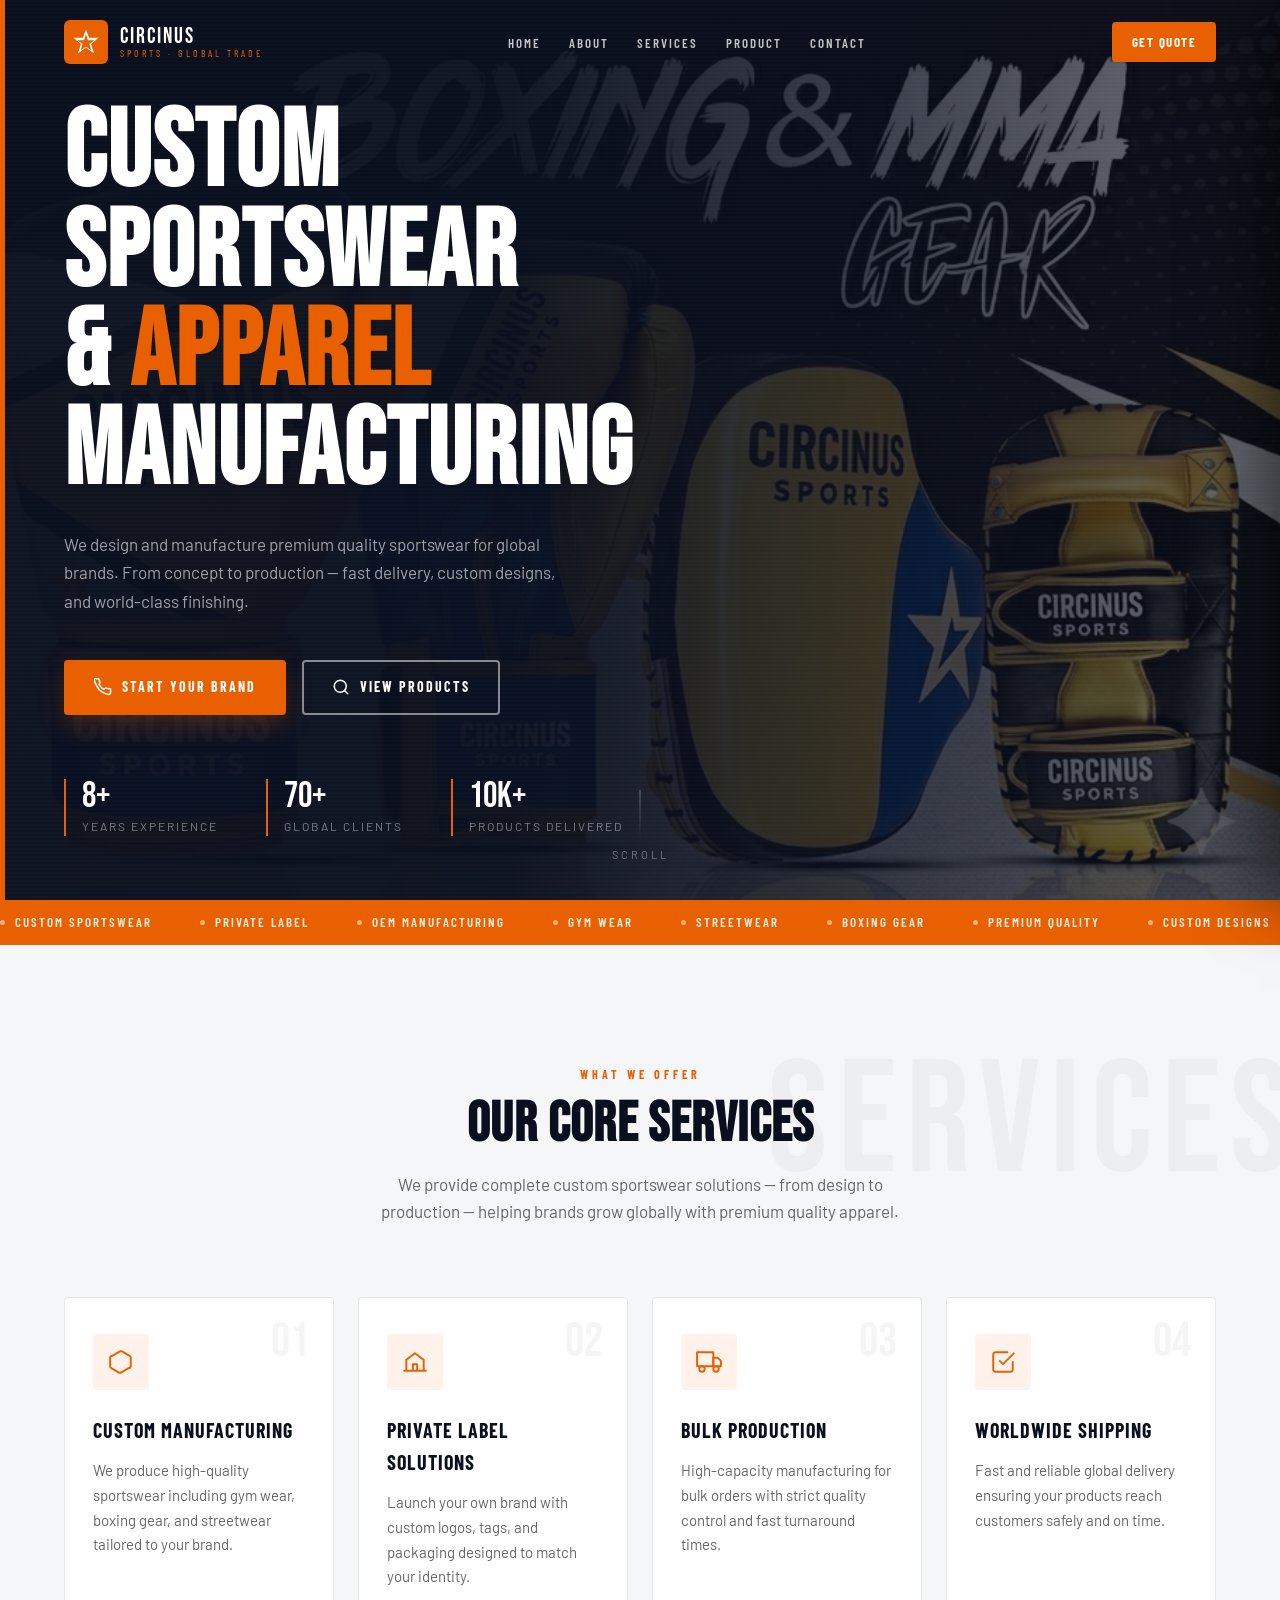
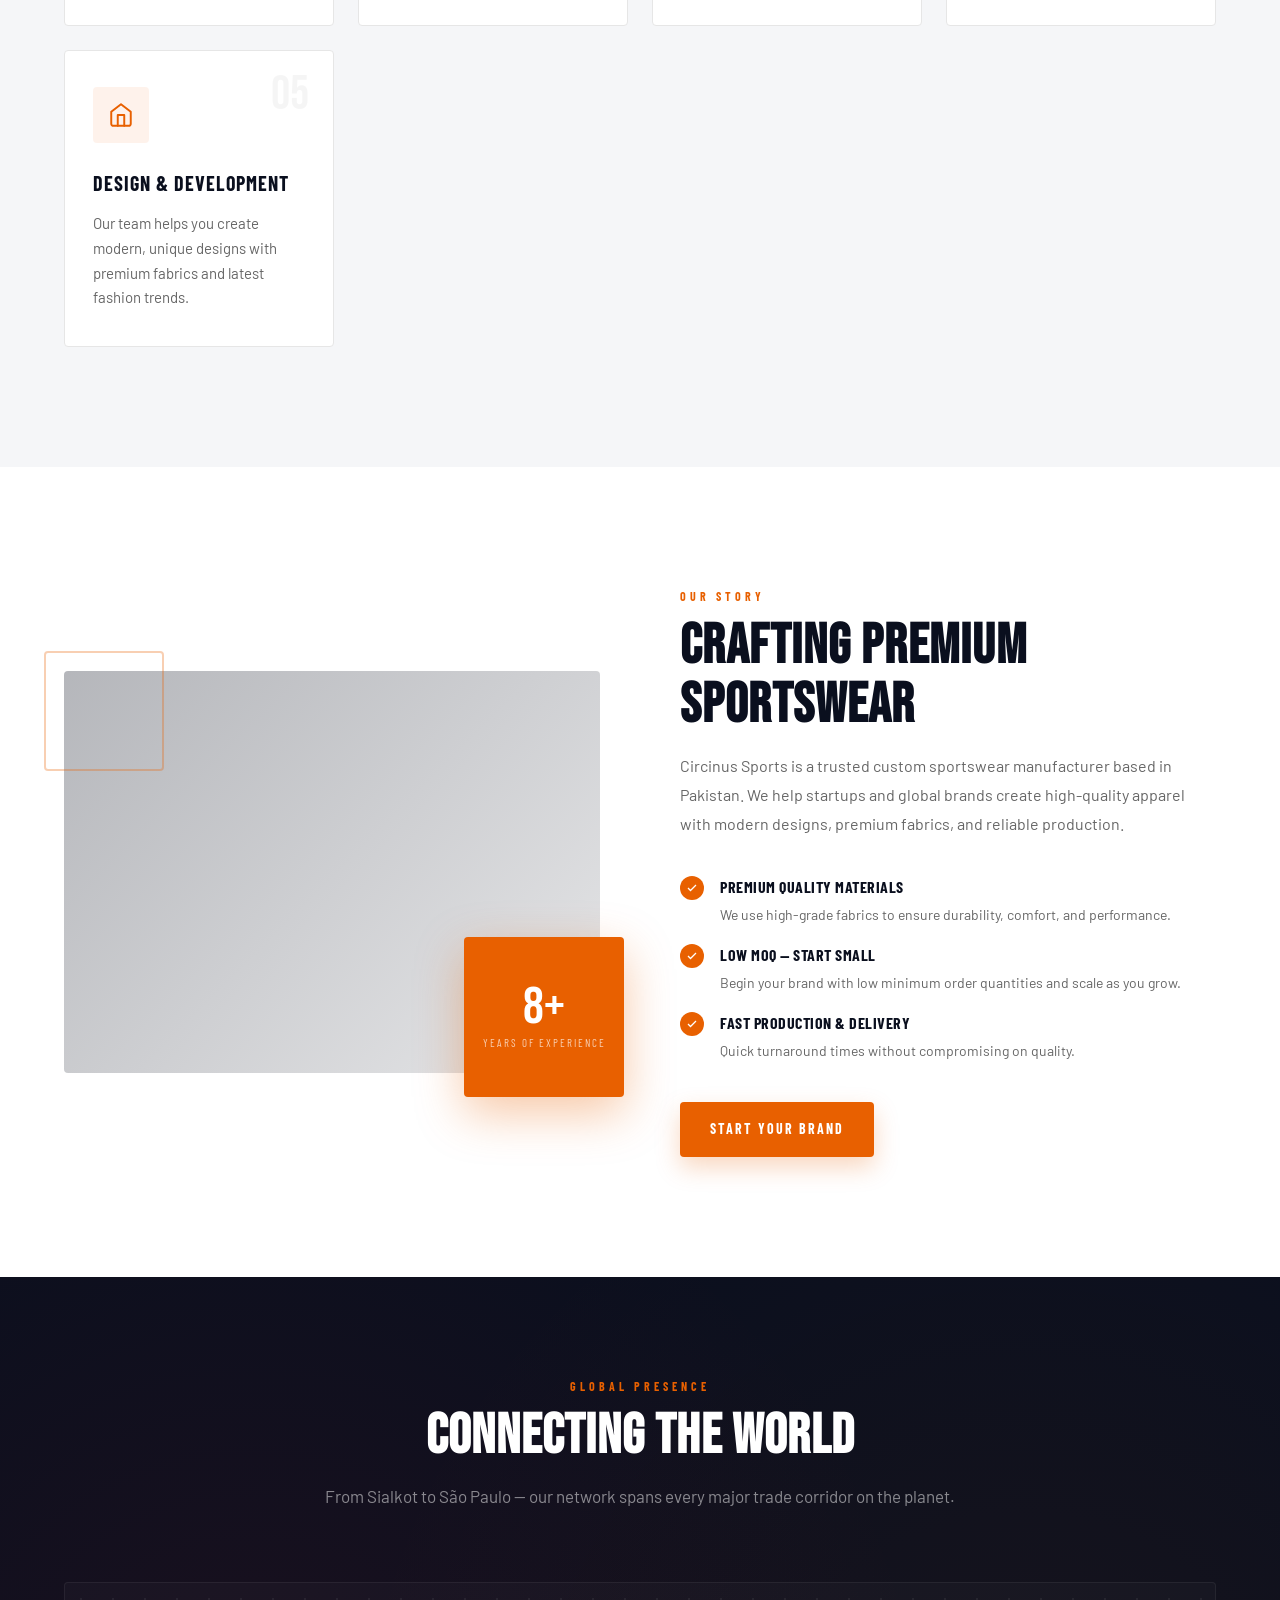
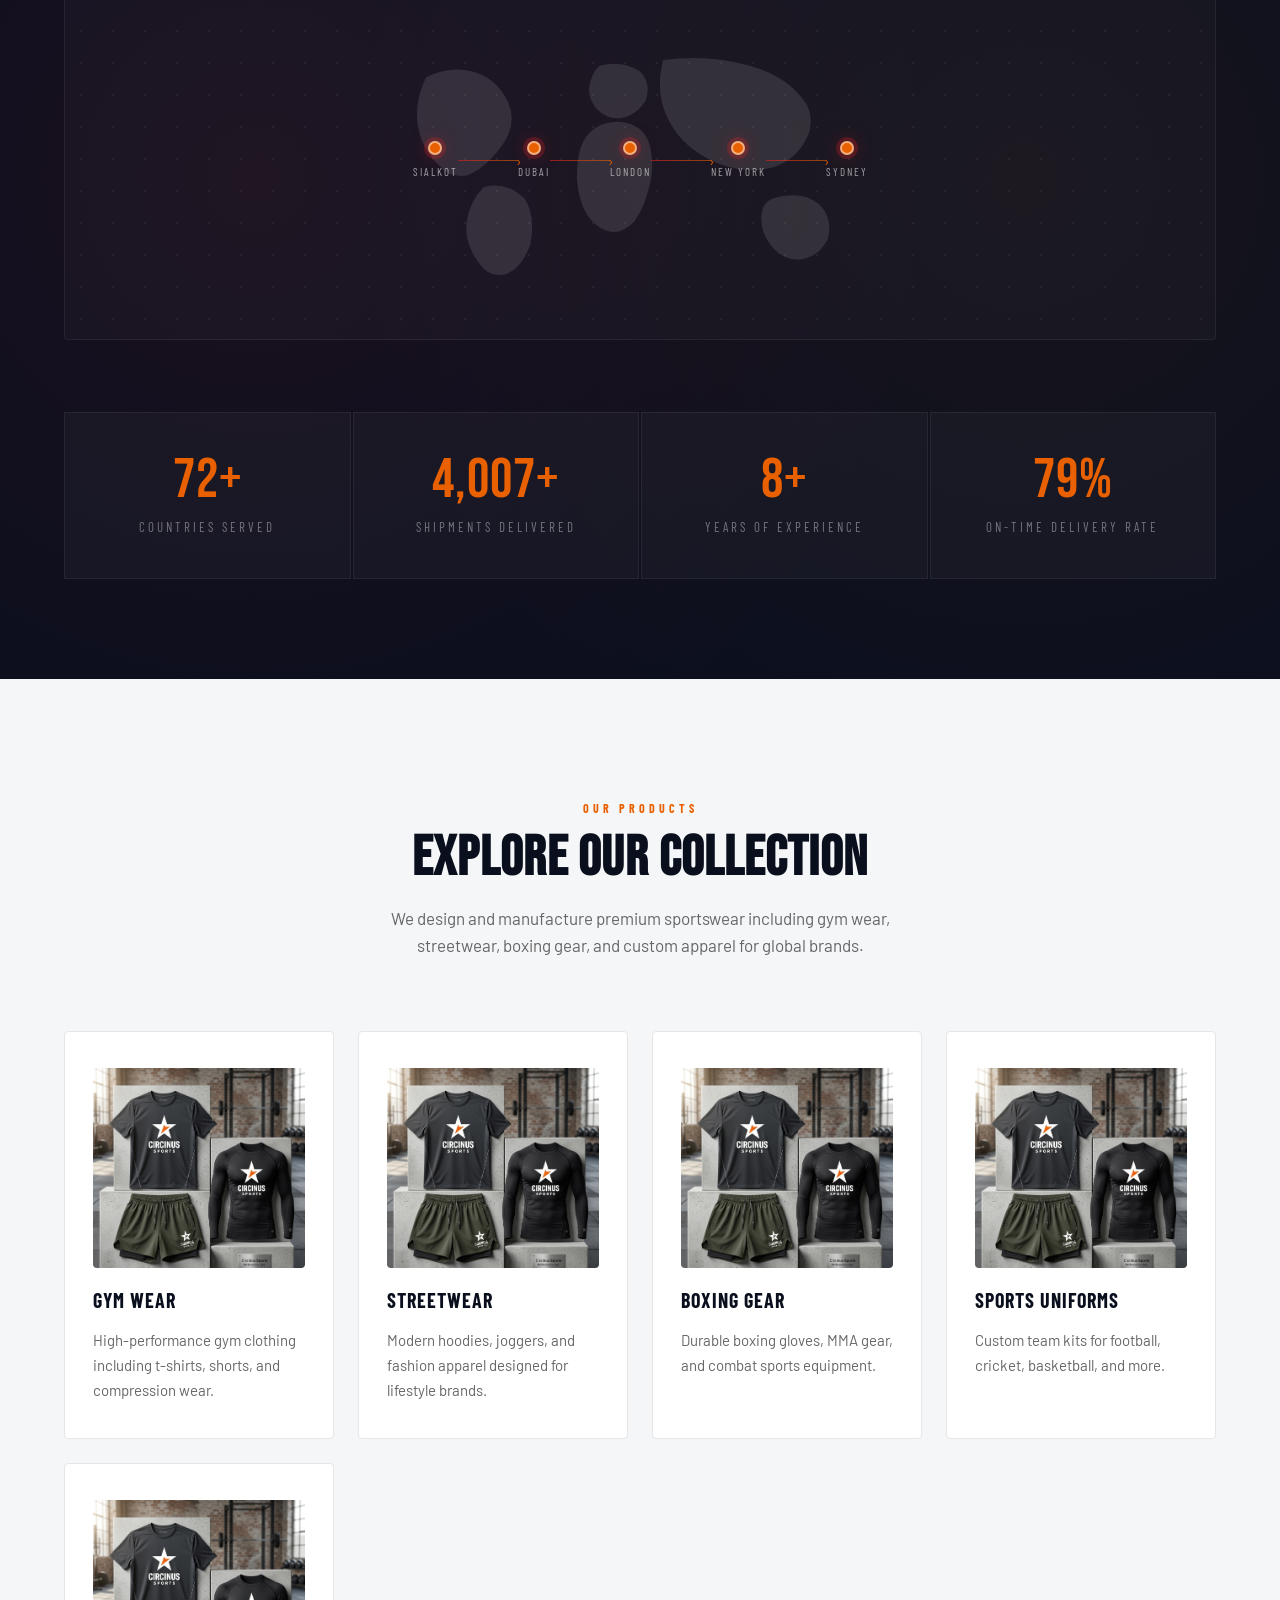
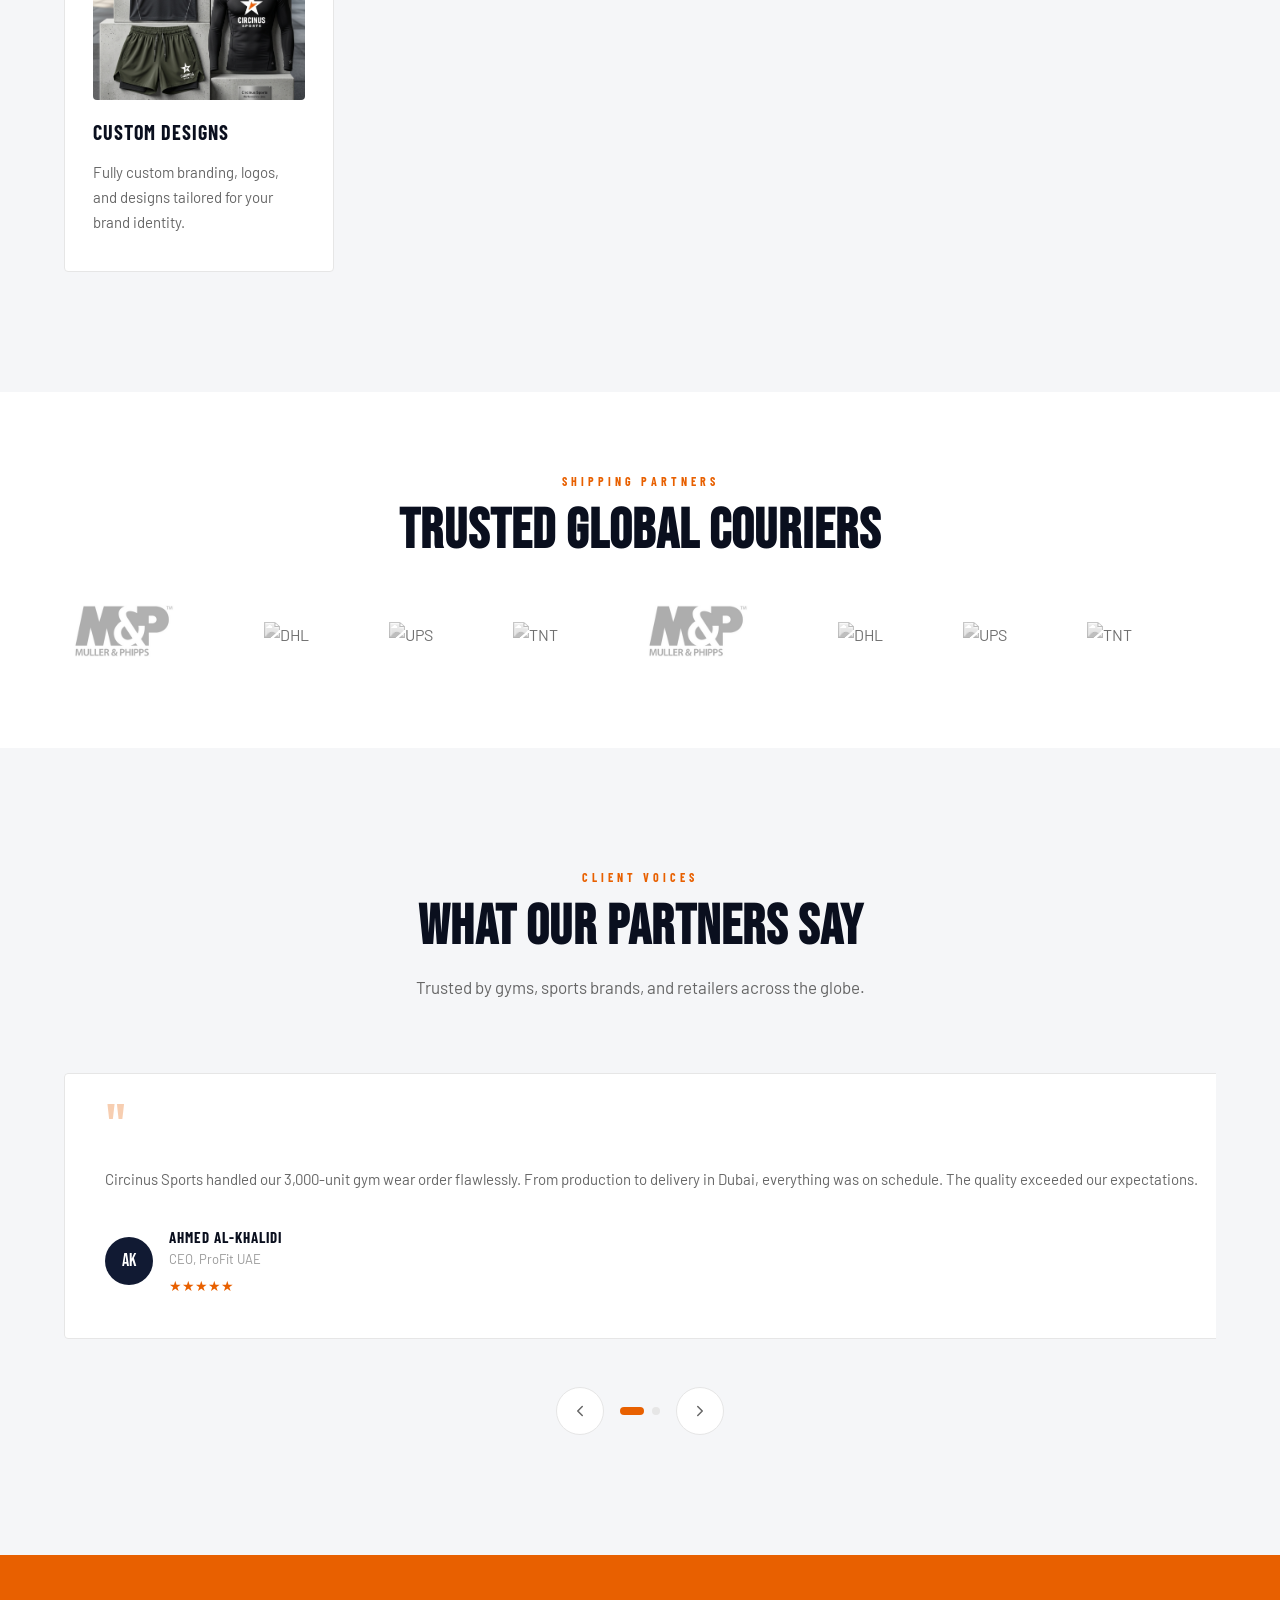
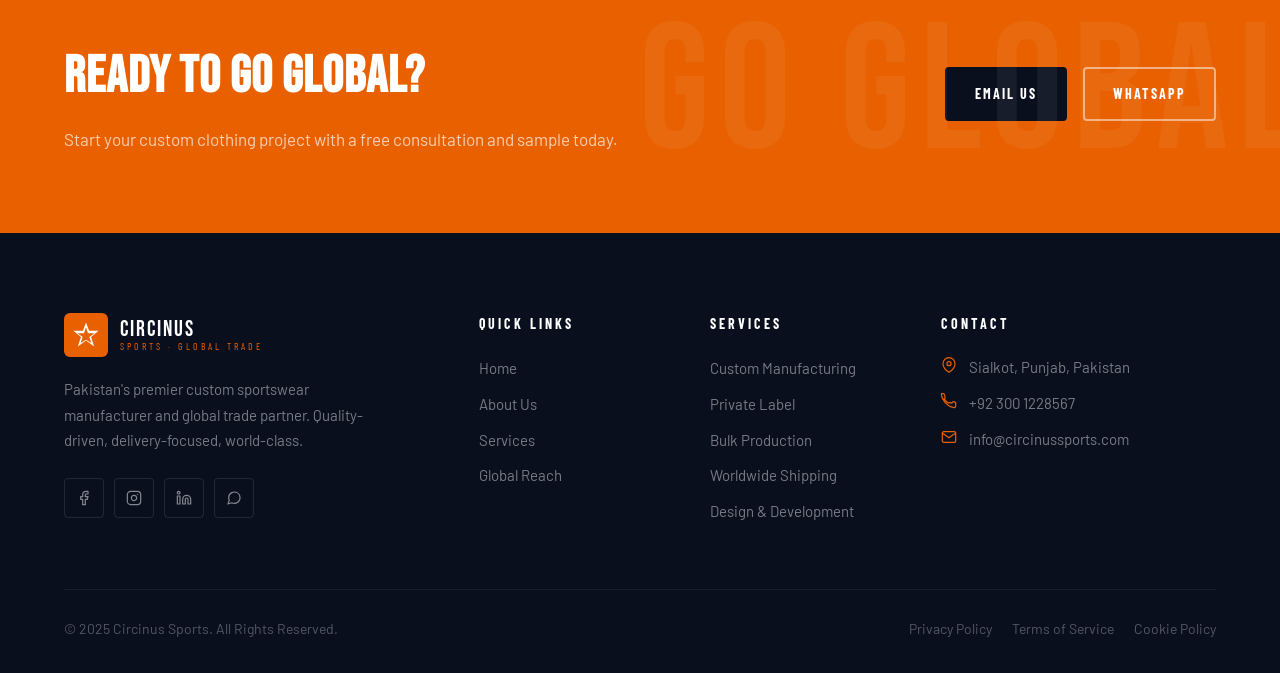
==== commit 709038f2: "updated website" ====
--- a/index.html
+++ b/index.html
@@ -299,22 +299,22 @@
         <p>High-performance gym clothing including t-shirts, shorts, and compression wear.</p>
       </div>
       <div class="service-card reveal delay-2">
-        <div class="service-img"><img src="images/streetwear.jpg" alt="Streetwear"></div>
+        <div class="service-img"><img src="img/gymWear.png" alt="Streetwear"></div>
         <h3>Streetwear</h3>
         <p>Modern hoodies, joggers, and fashion apparel designed for lifestyle brands.</p>
       </div>
       <div class="service-card reveal delay-3">
-        <div class="service-img"><img src="images/boxing-gear.jpg" alt="Boxing Gear"></div>
+        <div class="service-img"><img src="img/gymWear.png" alt="Boxing Gear"></div>
         <h3>Boxing Gear</h3>
         <p>Durable boxing gloves, MMA gear, and combat sports equipment.</p>
       </div>
       <div class="service-card reveal delay-4">
-        <div class="service-img"><img src="images/sports-uniform.jpg" alt="Sports Uniforms"></div>
+        <div class="service-img"><img src="img/gymWear.png" alt="Sports Uniforms"></div>
         <h3>Sports Uniforms</h3>
         <p>Custom team kits for football, cricket, basketball, and more.</p>
       </div>
       <div class="service-card reveal delay-5">
-        <div class="service-img"><img src="images/custom-design.jpg" alt="Custom Designs"></div>
+        <div class="service-img"><img src="img/gymWear.png" alt="Custom Designs"></div>
         <h3>Custom Designs</h3>
         <p>Fully custom branding, logos, and designs tailored for your brand identity.</p>
       </div>
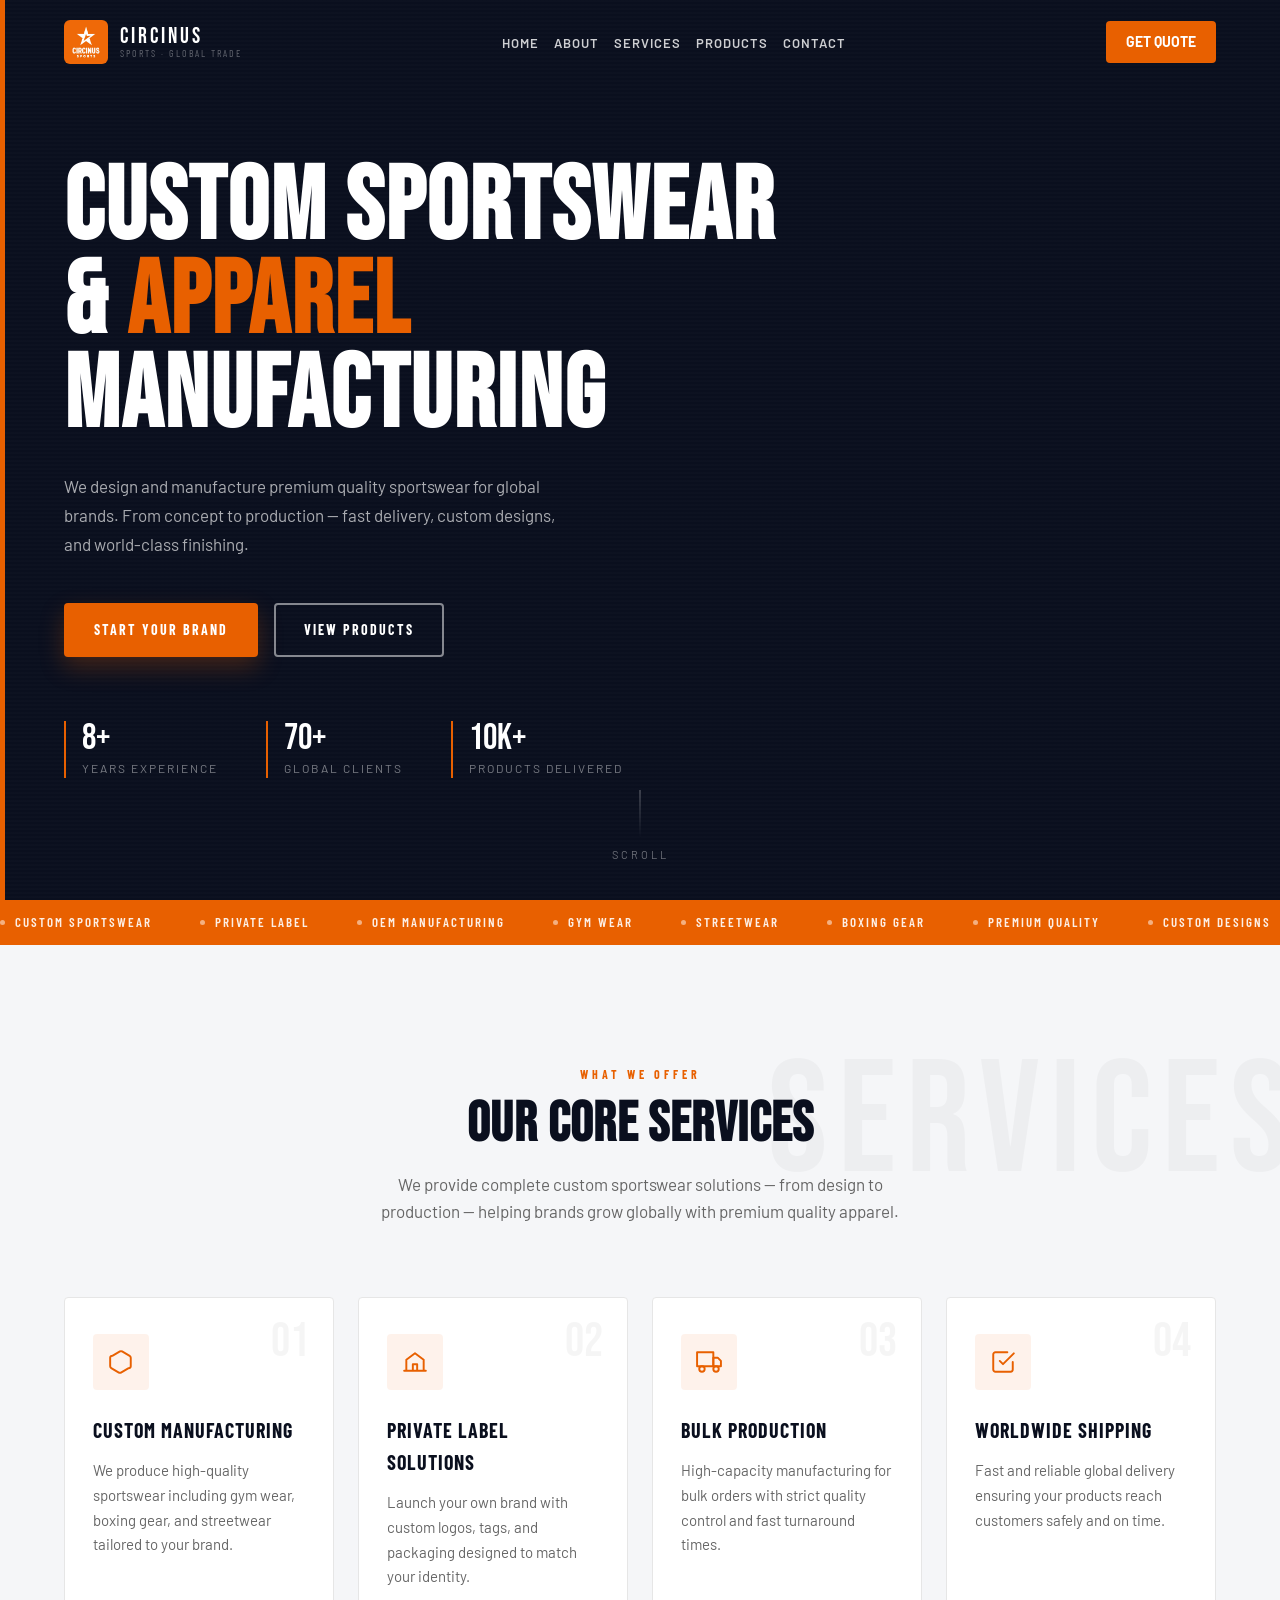
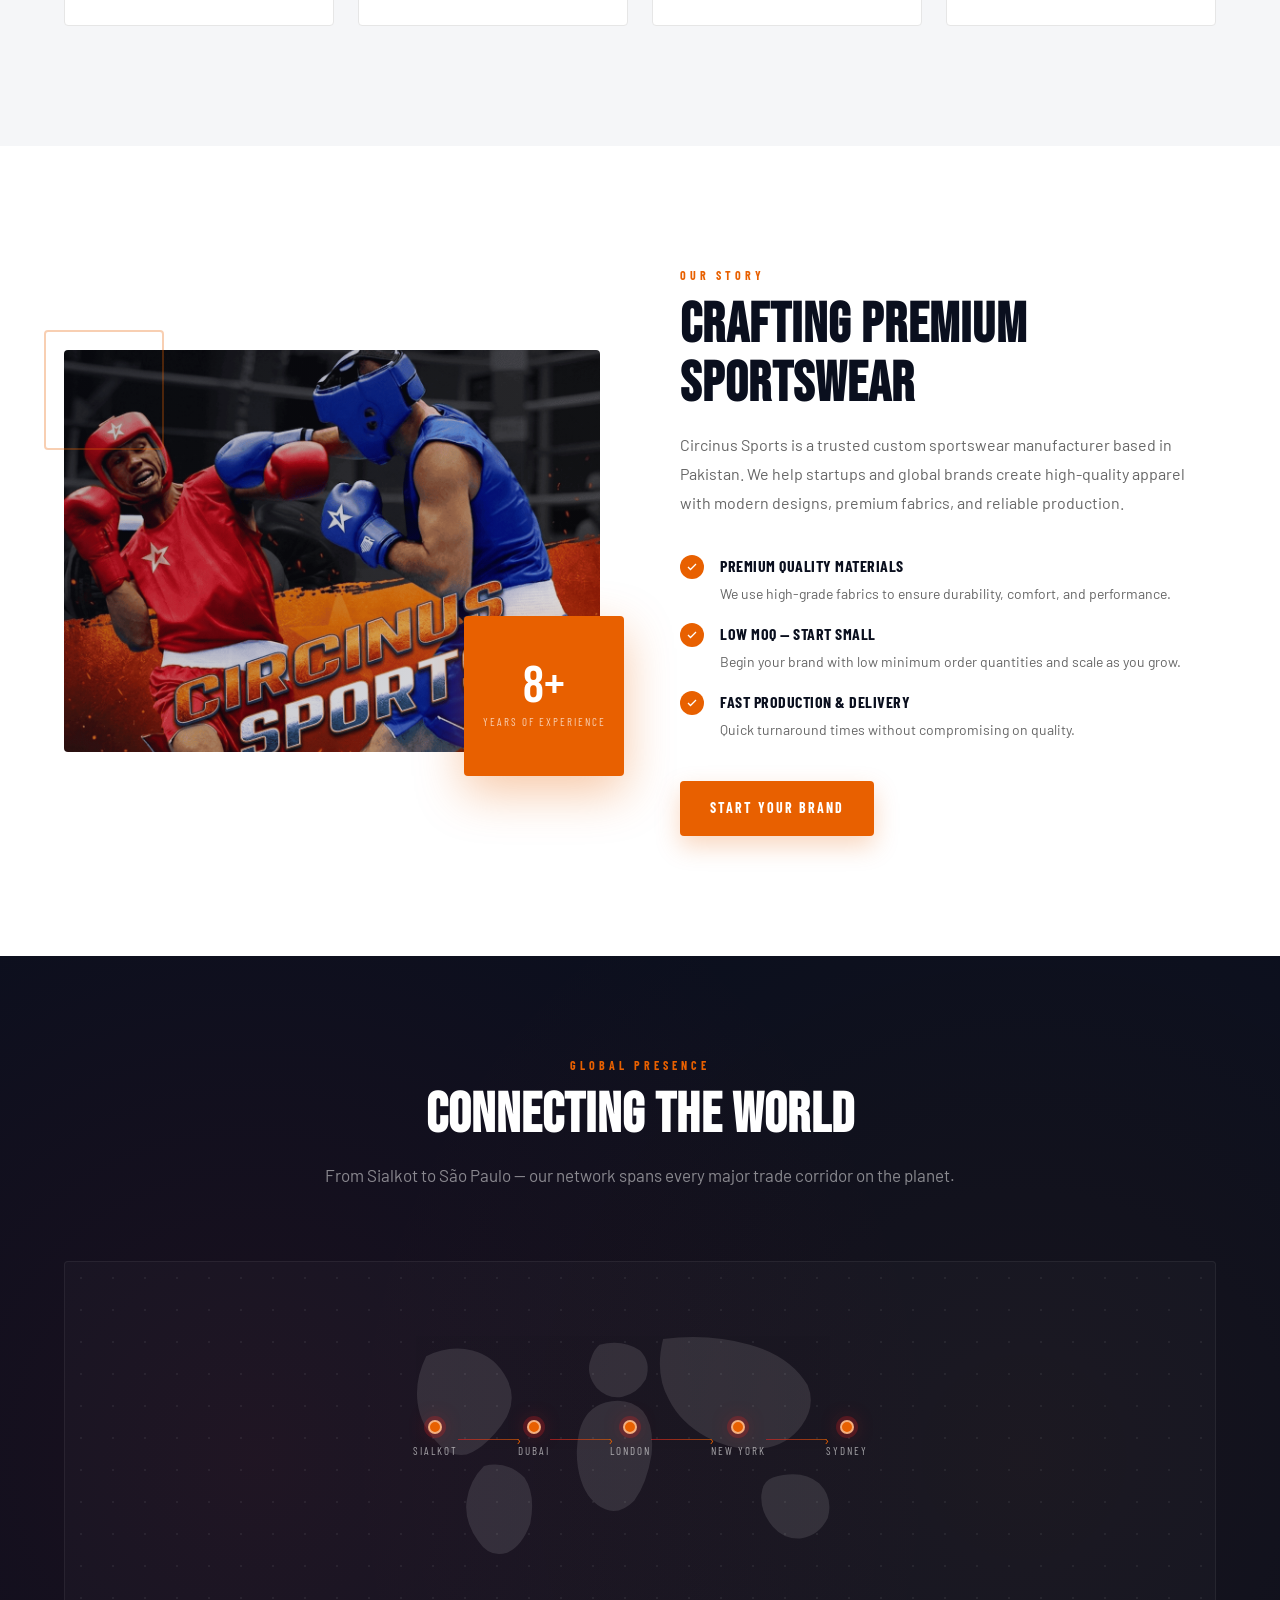
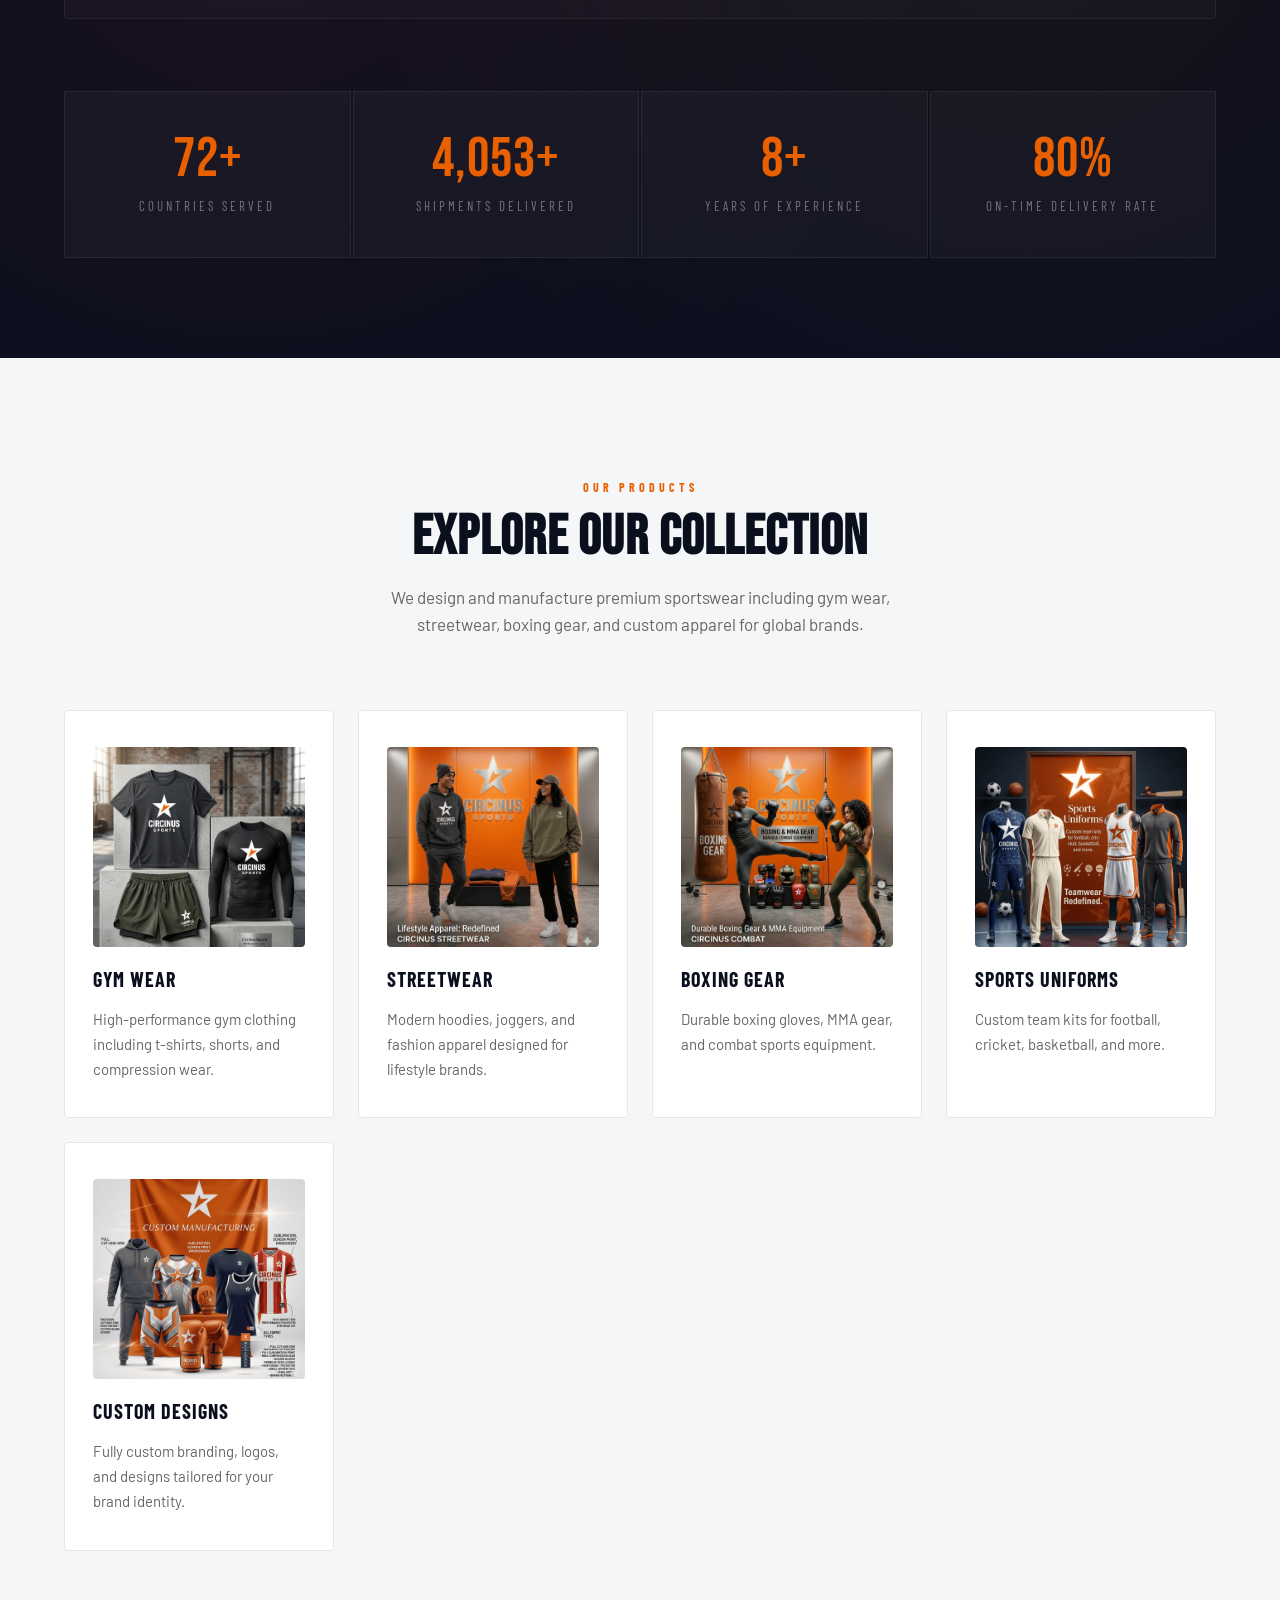
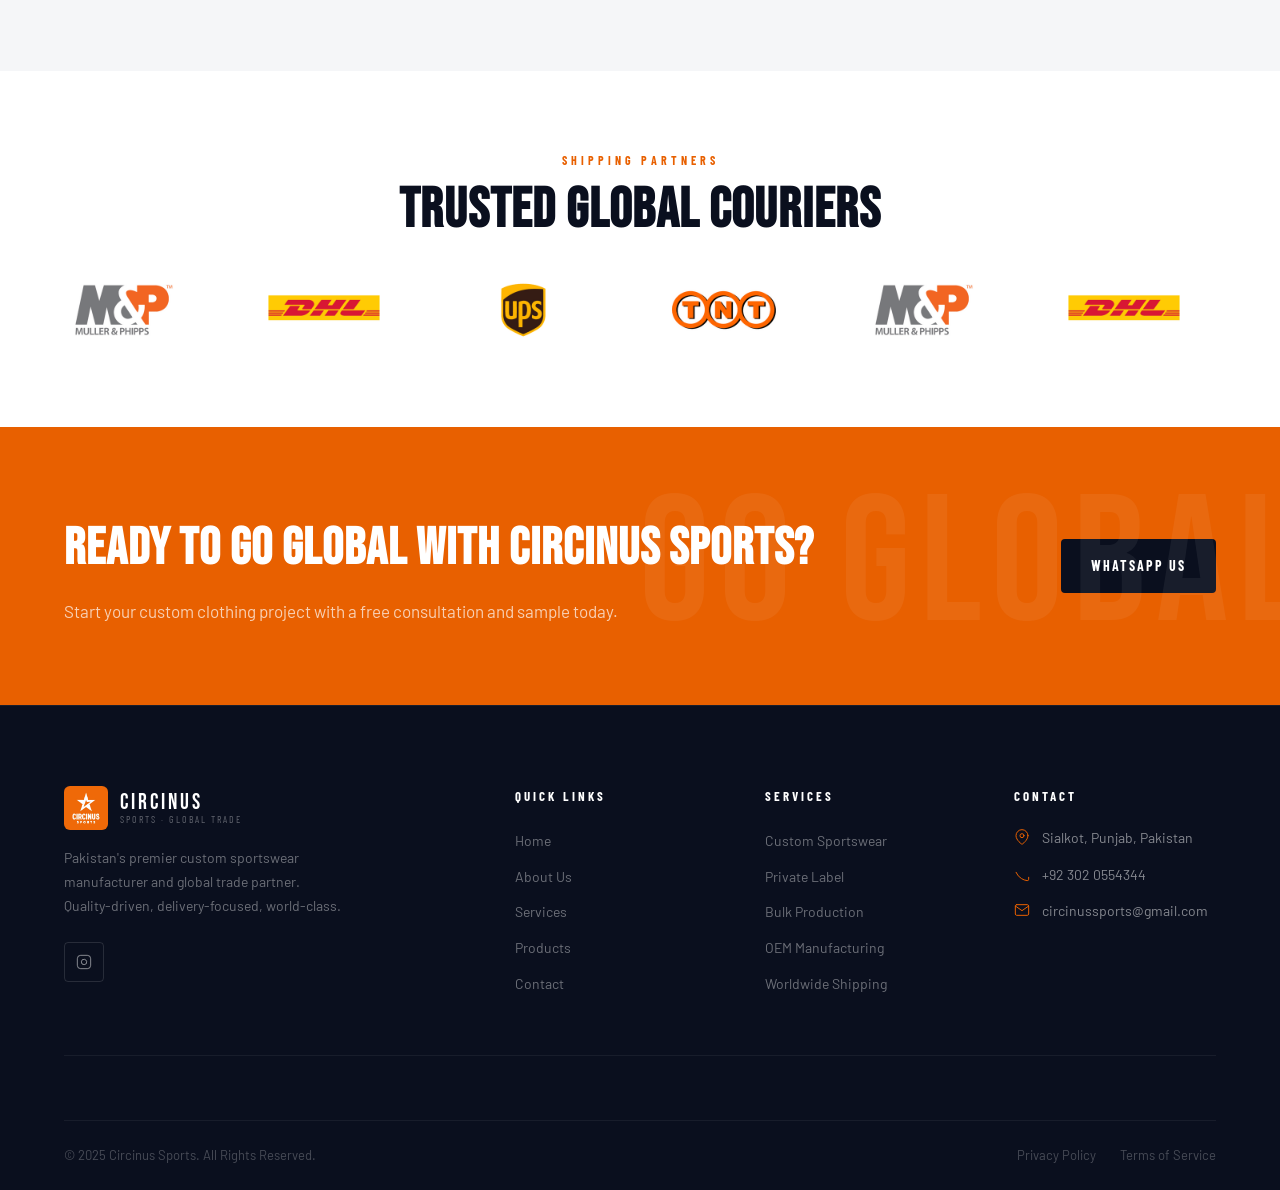
==== commit cba7779b: "first commit" ====
--- a/index.html
+++ b/index.html
@@ -1,681 +1,516 @@
 <!DOCTYPE html>
 <html lang="en">
+
 <head>
-<meta charset="UTF-8">
-<meta name="viewport" content="width=device-width, initial-scale=1.0">
-<title>Circinus Sports — Global Import & Export Solutions</title>
-<link rel="preconnect" href="https://fonts.googleapis.com">
-<link href="https://fonts.googleapis.com/css2?family=Bebas+Neue&family=Barlow:wght@300;400;500;600;700&family=Barlow+Condensed:wght@400;600;700&display=swap" rel="stylesheet">
-<link rel="stylesheet" href="style/Index.css">
+  <meta charset="UTF-8">
+  <meta name="viewport" content="width=device-width, initial-scale=1.0">
+  <title>Circinus Sports — Custom Sportswear Manufacturing</title>
+  <link rel="preconnect" href="https://fonts.googleapis.com">
+  <link href="https://fonts.googleapis.com/css2?family=Bebas+Neue&family=Barlow:wght@300;400;500;600;700&family=Barlow+Condensed:wght@400;600;700&display=swap" rel="stylesheet">
+  <link rel="icon" type="image/png" href="img/logo.jpeg">
+  <link rel="stylesheet" href="style/nav.css">
+  <link rel="stylesheet" href="style/Index.css">
 </head>
+
 <body>
 
-<!-- LOADER -->
-<div id="loader">
-  <div class="loader-logo">CIRCINUS <span>SPORTS</span></div>
-  <div class="loader-bar"><div class="loader-fill"></div></div>
-</div>
-
-<!-- NAVBAR -->
-<nav id="navbar">
-  <div class="container">
-    <div class="nav-inner">
-      <a href="index.html" class="nav-logo">
-        <div class="logo-icon">
-          <svg class="logo-star" viewBox="0 0 100 100" xmlns="http://www.w3.org/2000/svg">
-            <polygon points="50,5 61,35 95,35 68,57 79,91 50,70 21,91 32,57 5,35 39,35" fill="white"/>
-            <polygon points="50,22 57,44 80,44 62,57 69,79 50,67 31,79 38,57 20,44 43,44" fill="#e86000"/>
-          </svg>
-        </div>
-        <div class="logo-text">
-          <span class="brand">CIRCINUS</span>
-          <span class="sub">Sports · Global Trade</span>
-        </div>
-      </a>
-
-      <ul class="nav-links">
-        <li><a href="index.html">Home</a></li>
-        <li><a href="about.html">About</a></li>
-        <li><a href="services.html">Services</a></li>
-        <li><a href="products.html">Product</a></li>
-        <li><a href="contact.html">Contact</a></li>
-      </ul>
-
-      <a href="contact.html" class="nav-cta">Get Quote</a>
-
-      <button class="hamburger" id="hamburger" aria-label="Toggle menu" aria-expanded="false">
-        <span></span><span></span><span></span>
-      </button>
-    </div>
+  <!-- LOADER -->
+  <div id="loader">
+    <div class="loader-logo">CIRCINUS <span>SPORTS</span></div>
+    <div class="loader-bar"><div class="loader-fill"></div></div>
   </div>
-</nav>
-
-<!-- MOBILE MENU -->
-<div class="mobile-overlay" id="overlay"></div>
-<div class="mobile-menu" id="mobileMenu" aria-hidden="true">
-  <a href="index.html" class="mob-link">Home</a>
-  <a href="about.html" class="mob-link">About</a>
-  <a href="services.html" class="mob-link">Services</a>
-  <a href="products.html" class="mob-link">Product</a>
-  <a href="contact.html" class="mob-link">Contact</a>
-</div>
-
-<!-- HERO -->
-<section id="hero">
-  <div class="hero-bg"></div>
-  <div class="hero-accent"></div>
-  <div class="container">
-    <div class="hero-content">
-      <h1 class="hero-h1">CUSTOM SPORTSWEAR<br>&amp; <em>APPAREL</em><br>MANUFACTURING</h1>
-      <p class="hero-sub">
-        We design and manufacture premium quality sportswear for global brands.
-        From concept to production — fast delivery, custom designs, and world-class finishing.
-      </p>
-      <div class="hero-ctas">
-        <a href="contact.html" class="btn btn-primary">
-          <svg viewBox="0 0 24 24" fill="none" stroke="currentColor" stroke-width="2" stroke-linecap="round" stroke-linejoin="round"><path d="M22 16.92v3a2 2 0 01-2.18 2 19.79 19.79 0 01-8.63-3.07A19.5 19.5 0 013.07 9.5a19.79 19.79 0 01-3.07-8.67A2 2 0 012 .84h3a2 2 0 012 1.72c.127.96.361 1.903.7 2.81a2 2 0 01-.45 2.11L6.91 8.82a16 16 0 006.29 6.29l1.14-1.14a2 2 0 012.11-.45c.907.339 1.85.573 2.81.7A2 2 0 0122 16.92z"/></svg>
-          Start Your Brand
-        </a>
-        <a href="products.html" class="btn btn-outline">
-          <svg viewBox="0 0 24 24" fill="none" stroke="currentColor" stroke-width="2" stroke-linecap="round" stroke-linejoin="round"><circle cx="11" cy="11" r="8"/><line x1="21" y1="21" x2="16.65" y2="16.65"/></svg>
-          View Products
-        </a>
-      </div>
-      <div class="hero-stats">
-        <div class="hero-stat">
-          <div class="num">8+</div>
-          <div class="label">Years Experience</div>
-        </div>
-        <div class="hero-stat">
-          <div class="num">70+</div>
-          <div class="label">Global Clients</div>
-        </div>
-        <div class="hero-stat">
-          <div class="num">10K+</div>
-          <div class="label">Products Delivered</div>
-        </div>
-      </div>
-    </div>
-  </div>
-  <div class="hero-scroll">
-    <div class="scroll-line"></div>
-    <span>Scroll</span>
-  </div>
-</section>
-
-<!-- TICKER -->
-<div class="ticker">
-  <div class="ticker-track">
-    <span class="ticker-item"><span class="ticker-dot"></span>Custom Sportswear</span>
-    <span class="ticker-item"><span class="ticker-dot"></span>Private Label</span>
-    <span class="ticker-item"><span class="ticker-dot"></span>OEM Manufacturing</span>
-    <span class="ticker-item"><span class="ticker-dot"></span>Gym Wear</span>
-    <span class="ticker-item"><span class="ticker-dot"></span>Streetwear</span>
-    <span class="ticker-item"><span class="ticker-dot"></span>Boxing Gear</span>
-    <span class="ticker-item"><span class="ticker-dot"></span>Premium Quality</span>
-    <span class="ticker-item"><span class="ticker-dot"></span>Custom Designs</span>
-    <span class="ticker-item"><span class="ticker-dot"></span>Low MOQ</span>
-    <span class="ticker-item"><span class="ticker-dot"></span>Fast Production</span>
-    <!-- duplicate for seamless loop -->
-    <span class="ticker-item"><span class="ticker-dot"></span>Custom Sportswear</span>
-    <span class="ticker-item"><span class="ticker-dot"></span>Private Label</span>
-    <span class="ticker-item"><span class="ticker-dot"></span>OEM Manufacturing</span>
-    <span class="ticker-item"><span class="ticker-dot"></span>Gym Wear</span>
-    <span class="ticker-item"><span class="ticker-dot"></span>Streetwear</span>
-    <span class="ticker-item"><span class="ticker-dot"></span>Boxing Gear</span>
-    <span class="ticker-item"><span class="ticker-dot"></span>Premium Quality</span>
-    <span class="ticker-item"><span class="ticker-dot"></span>Custom Designs</span>
-    <span class="ticker-item"><span class="ticker-dot"></span>Low MOQ</span>
-    <span class="ticker-item"><span class="ticker-dot"></span>Fast Production</span>
-  </div>
-</div>
-
-<!-- SERVICES -->
-<section id="services">
-  <div class="container">
-    <div class="services-header reveal">
-      <div class="section-label">What We Offer</div>
-      <h2 class="section-title">Our Core Services</h2>
-      <p>We provide complete custom sportswear solutions — from design to production — helping brands grow globally with premium quality apparel.</p>
-    </div>
-    <div class="services-grid">
-      <div class="service-card reveal delay-1">
-        <div class="service-num">01</div>
-        <div class="service-icon">
-          <svg viewBox="0 0 24 24"><path d="M21 16V8a2 2 0 00-1-1.73l-7-4a2 2 0 00-2 0l-7 4A2 2 0 002 8v8a2 2 0 001 1.73l7 4a2 2 0 002 0l7-4A2 2 0 0021 16z"/></svg>
-        </div>
-        <h3>Custom Manufacturing</h3>
-        <p>We produce high-quality sportswear including gym wear, boxing gear, and streetwear tailored to your brand.</p>
-      </div>
-      <div class="service-card reveal delay-2">
-        <div class="service-num">02</div>
-        <div class="service-icon">
-          <svg viewBox="0 0 24 24"><path d="M2 20h20M4 20V10l8-6 8 6v10M10 20v-6h4v6"/></svg>
-        </div>
-        <h3>Private Label Solutions</h3>
-        <p>Launch your own brand with custom logos, tags, and packaging designed to match your identity.</p>
-      </div>
-      <div class="service-card reveal delay-3">
-        <div class="service-num">03</div>
-        <div class="service-icon">
-          <svg viewBox="0 0 24 24"><rect x="1" y="3" width="15" height="13"/><polygon points="16 8 20 8 23 11 23 16 16 16 16 8"/><circle cx="5.5" cy="18.5" r="2.5"/><circle cx="18.5" cy="18.5" r="2.5"/></svg>
-        </div>
-        <h3>Bulk Production</h3>
-        <p>High-capacity manufacturing for bulk orders with strict quality control and fast turnaround times.</p>
-      </div>
-      <div class="service-card reveal delay-4">
-        <div class="service-num">04</div>
-        <div class="service-icon">
-          <svg viewBox="0 0 24 24"><path d="M9 11l3 3L22 4"/><path d="M21 12v7a2 2 0 01-2 2H5a2 2 0 01-2-2V5a2 2 0 012-2h11"/></svg>
-        </div>
-        <h3>Worldwide Shipping</h3>
-        <p>Fast and reliable global delivery ensuring your products reach customers safely and on time.</p>
-      </div>
-      <div class="service-card reveal delay-5">
-        <div class="service-num">05</div>
-        <div class="service-icon">
-          <svg viewBox="0 0 24 24"><path d="M3 9l9-7 9 7v11a2 2 0 01-2 2H5a2 2 0 01-2-2z"/><polyline points="9 22 9 12 15 12 15 22"/></svg>
-        </div>
-        <h3>Design & Development</h3>
-        <p>Our team helps you create modern, unique designs with premium fabrics and latest fashion trends.</p>
-      </div>
-    </div>
-  </div>
-</section>
-
-<!-- ABOUT -->
-<section id="about">
-  <div class="container">
-    <div class="about-grid">
-      <div class="about-img-wrap reveal-left">
-        <div class="about-accent-box"></div>
-        <div class="about-img-main"></div>
-        <div class="about-badge">
-          <div class="num">8+</div>
-          <div class="label">Years of Experience</div>
-        </div>
-      </div>
-      <div class="about-content reveal-right">
-        <div class="section-label">Our Story</div>
-        <h2 class="section-title">Crafting Premium Sportswear</h2>
-        <p>
-          Circinus Sports is a trusted custom sportswear manufacturer based in Pakistan.
-          We help startups and global brands create high-quality apparel with modern designs,
-          premium fabrics, and reliable production.
-        </p>
-        <div class="about-points">
-          <div class="about-point">
-            <div class="point-check"><svg viewBox="0 0 24 24"><polyline points="20 6 9 17 4 12"/></svg></div>
-            <div>
-              <h4>Premium Quality Materials</h4>
-              <p>We use high-grade fabrics to ensure durability, comfort, and performance.</p>
-            </div>
-          </div>
-          <div class="about-point">
-            <div class="point-check"><svg viewBox="0 0 24 24"><polyline points="20 6 9 17 4 12"/></svg></div>
-            <div>
-              <h4>Low MOQ — Start Small</h4>
-              <p>Begin your brand with low minimum order quantities and scale as you grow.</p>
-            </div>
-          </div>
-          <div class="about-point">
-            <div class="point-check"><svg viewBox="0 0 24 24"><polyline points="20 6 9 17 4 12"/></svg></div>
-            <div>
-              <h4>Fast Production & Delivery</h4>
-              <p>Quick turnaround times without compromising on quality.</p>
-            </div>
-          </div>
-        </div>
-        <a href="contact.html" class="btn btn-primary">Start Your Brand</a>
-      </div>
-    </div>
-  </div>
-</section>
-
-<!-- GLOBAL REACH -->
-<section id="reach">
-  <div class="container reach-inner">
-    <div class="reach-header reveal">
-      <div class="section-label">Global Presence</div>
-      <h2 class="section-title light">Connecting the World</h2>
-      <p>From Sialkot to São Paulo — our network spans every major trade corridor on the planet.</p>
-    </div>
-    <div class="world-visual reveal">
-      <svg class="world-map-svg" viewBox="0 0 900 450" fill="none" xmlns="http://www.w3.org/2000/svg">
-        <path d="M80,80 Q120,60 160,70 Q200,80 220,120 Q240,160 210,200 Q180,240 150,250 Q120,255 100,230 Q70,200 65,160 Q60,120 80,80Z" fill="white" opacity="0.6"/>
-        <path d="M180,270 Q220,260 250,290 Q270,320 260,370 Q245,410 220,420 Q190,430 170,400 Q145,365 150,330 Q155,295 180,270Z" fill="white" opacity="0.6"/>
-        <path d="M380,60 Q420,50 450,70 Q470,90 460,120 Q445,145 420,150 Q395,155 375,135 Q355,110 365,85 Q370,68 380,60Z" fill="white" opacity="0.6"/>
-        <path d="M390,160 Q430,150 455,175 Q475,200 470,250 Q462,300 440,330 Q415,355 390,345 Q360,332 348,295 Q335,255 345,210 Q355,170 390,160Z" fill="white" opacity="0.6"/>
-        <path d="M490,50 Q570,40 640,60 Q710,80 740,130 Q755,165 730,200 Q705,235 660,240 Q610,245 565,220 Q520,195 500,155 Q475,110 490,50Z" fill="white" opacity="0.6"/>
-        <path d="M680,290 Q730,275 760,300 Q785,325 775,360 Q760,390 730,395 Q700,398 680,375 Q658,350 660,320 Q662,296 680,290Z" fill="white" opacity="0.6"/>
-      </svg>
-      <div class="route-overlay">
-        <div class="route-pins">
-          <div class="pin"><div class="pin-dot"></div><div class="pin-name">Sialkot</div></div>
-          <div class="route-line"></div>
-          <div class="pin"><div class="pin-dot"></div><div class="pin-name">Dubai</div></div>
-          <div class="route-line"></div>
-          <div class="pin"><div class="pin-dot"></div><div class="pin-name">London</div></div>
-          <div class="route-line"></div>
-          <div class="pin"><div class="pin-dot"></div><div class="pin-name">New York</div></div>
-          <div class="route-line"></div>
-          <div class="pin"><div class="pin-dot"></div><div class="pin-name">Sydney</div></div>
-        </div>
-      </div>
-    </div>
-    <div class="stats-grid">
-      <div class="stat-block reveal delay-1">
-        <div class="stat-number" data-target="90"><span class="count">0</span><span>+</span></div>
-        <div class="stat-label">Countries Served</div>
-      </div>
-      <div class="stat-block reveal delay-2">
-        <div class="stat-number" data-target="5000"><span class="count">0</span><span>+</span></div>
-        <div class="stat-label">Shipments Delivered</div>
-      </div>
-      <div class="stat-block reveal delay-3">
-        <div class="stat-number" data-target="10"><span class="count">0</span><span>+</span></div>
-        <div class="stat-label">Years of Experience</div>
-      </div>
-      <div class="stat-block reveal delay-4">
-        <div class="stat-number" data-target="99"><span class="count">0</span><span>%</span></div>
-        <div class="stat-label">On-Time Delivery Rate</div>
-      </div>
-    </div>
-  </div>
-</section>
-
-<!-- PRODUCTS -->
-<section id="products" style="padding: 120px 0; background: var(--gray-100);">
-  <div class="container">
-    <div class="services-header reveal">
-      <div class="section-label">Our Products</div>
-      <h2 class="section-title">Explore Our Collection</h2>
-      <p>We design and manufacture premium sportswear including gym wear, streetwear, boxing gear, and custom apparel for global brands.</p>
-    </div>
-    <div class="services-grid">
-      <div class="service-card reveal delay-1">
-        <div class="service-img"><img src="img/gymWear.png" alt="Gym Wear"></div>
-        <h3>Gym Wear</h3>
-        <p>High-performance gym clothing including t-shirts, shorts, and compression wear.</p>
-      </div>
-      <div class="service-card reveal delay-2">
-        <div class="service-img"><img src="img/gymWear.png" alt="Streetwear"></div>
-        <h3>Streetwear</h3>
-        <p>Modern hoodies, joggers, and fashion apparel designed for lifestyle brands.</p>
-      </div>
-      <div class="service-card reveal delay-3">
-        <div class="service-img"><img src="img/gymWear.png" alt="Boxing Gear"></div>
-        <h3>Boxing Gear</h3>
-        <p>Durable boxing gloves, MMA gear, and combat sports equipment.</p>
-      </div>
-      <div class="service-card reveal delay-4">
-        <div class="service-img"><img src="img/gymWear.png" alt="Sports Uniforms"></div>
-        <h3>Sports Uniforms</h3>
-        <p>Custom team kits for football, cricket, basketball, and more.</p>
-      </div>
-      <div class="service-card reveal delay-5">
-        <div class="service-img"><img src="img/gymWear.png" alt="Custom Designs"></div>
-        <h3>Custom Designs</h3>
-        <p>Fully custom branding, logos, and designs tailored for your brand identity.</p>
-      </div>
-    </div>
-  </div>
-</section>
-
-<!-- SHIPPING PARTNERS -->
-<section id="shipping-partners">
-  <div class="container">
-    <div class="section-header reveal">
-      <span class="section-label">Shipping Partners</span>
-      <h2 class="section-title">Trusted Global Couriers</h2>
-    </div>
-    <div class="logo-slider">
-      <div class="logo-track">
-        <div class="logo-item"><img src="img/mp.png" alt="M&P"></div>
-        <div class="logo-item"><img src="img/dhl.png" alt="DHL"></div>
-        <div class="logo-item"><img src="img/ups.png" alt="UPS"></div>
-        <div class="logo-item"><img src="img/tnt.png" alt="TNT"></div>
-        <!-- duplicate for seamless loop -->
-        <div class="logo-item"><img src="img/mp.png" alt="M&P"></div>
-        <div class="logo-item"><img src="img/dhl.png" alt="DHL"></div>
-        <div class="logo-item"><img src="img/ups.png" alt="UPS"></div>
-        <div class="logo-item"><img src="img/tnt.png" alt="TNT"></div>
-      </div>
-    </div>
-  </div>
-</section>
-
-<!-- TESTIMONIALS -->
-<section id="testimonials">
-  <div class="container">
-    <div class="testimonials-header reveal">
-      <div class="section-label">Client Voices</div>
-      <h2 class="section-title">What Our Partners Say</h2>
-      <p>Trusted by gyms, sports brands, and retailers across the globe.</p>
-    </div>
-    <div class="testi-slider reveal">
-      <div class="testi-track" id="testiTrack">
-        <div class="testi-card">
-          <div class="testi-quote">"</div>
-          <p class="testi-text">Circinus Sports handled our 3,000-unit gym wear order flawlessly. From production to delivery in Dubai, everything was on schedule. The quality exceeded our expectations.</p>
-          <div class="testi-author">
-            <div class="testi-avatar">AK</div>
-            <div>
-              <div class="testi-name">Ahmed Al-Khalidi</div>
-              <div class="testi-role">CEO, ProFit UAE</div>
-              <div class="testi-stars">★★★★★</div>
-            </div>
-          </div>
-        </div>
-        <div class="testi-card">
-          <div class="testi-quote">"</div>
-          <p class="testi-text">As a UK-based streetwear brand, finding a reliable manufacturer with solid logistics was a challenge until we found Circinus. Their customs handling is impeccable.</p>
-          <div class="testi-author">
-            <div class="testi-avatar">JM</div>
-            <div>
-              <div class="testi-name">James Mitchell</div>
-              <div class="testi-role">Founder, UrbanEdge UK</div>
-              <div class="testi-stars">★★★★★</div>
-            </div>
-          </div>
-        </div>
-        <div class="testi-card">
-          <div class="testi-quote">"</div>
-          <p class="testi-text">We've shipped over 50 containers with Circinus. Their sea freight rates are competitive and the tracking system keeps us informed at every checkpoint. Highly recommended.</p>
-          <div class="testi-author">
-            <div class="testi-avatar">LW</div>
-            <div>
-              <div class="testi-name">Li Wei</div>
-              <div class="testi-role">Procurement, SportMax China</div>
-              <div class="testi-stars">★★★★★</div>
-            </div>
-          </div>
-        </div>
-        <div class="testi-card">
-          <div class="testi-quote">"</div>
-          <p class="testi-text">The free sample program sold us immediately. Within two weeks of our inquiry we had samples in hand and within a month a full order was en route to Sydney. Incredible service.</p>
-          <div class="testi-author">
-            <div class="testi-avatar">SR</div>
-            <div>
-              <div class="testi-name">Sarah Robertson</div>
-              <div class="testi-role">Director, ActiveWear AU</div>
-              <div class="testi-stars">★★★★★</div>
-            </div>
-          </div>
-        </div>
-      </div>
-    </div>
-    <div class="testi-controls">
-      <button class="testi-btn" id="prevBtn" aria-label="Previous">
-        <svg viewBox="0 0 24 24"><polyline points="15 18 9 12 15 6"/></svg>
-      </button>
-      <div class="testi-dots" id="testiDots"></div>
-      <button class="testi-btn" id="nextBtn" aria-label="Next">
-        <svg viewBox="0 0 24 24"><polyline points="9 18 15 12 9 6"/></svg>
-      </button>
-    </div>
-  </div>
-</section>
-
-<!-- CTA BAND -->
-<div class="cta-band">
-  <div class="container">
-    <div class="cta-inner">
-      <div class="cta-text reveal-left">
-        <h2>Ready to Go Global?</h2>
-        <p>Start your custom clothing project with a free consultation and sample today.</p>
-      </div>
-      <div class="cta-actions reveal-right">
-        <a href="mailto:info@circinussports.com" class="btn btn-dark">Email Us</a>
-        <a href="https://wa.me/923001228567" class="btn btn-outline" style="color:white;border-color:rgba(255,255,255,0.5)">WhatsApp</a>
-      </div>
-    </div>
-  </div>
-</div>
-
-<!-- FOOTER -->
-<footer id="footer">
-  <div class="container">
-    <div class="footer-grid">
-      <div class="footer-brand">
+
+  <!-- OVERLAY -->
+  <div id="overlay"></div>
+
+  <!-- MOBILE MENU -->
+  <nav class="mobile-menu" id="mobileMenu">
+    <a href="index.html">Home</a>
+    <a href="about.html">About</a>
+    <a href="services.html">Services</a>
+    <a href="products.html">Products</a>
+    <a href="contact.html">Contact</a>
+    <a href="contact.html" class="mob-cta">Get Quote</a>
+  </nav>
+
+  <!-- NAVBAR -->
+  <nav id="navbar">
+    <div class="container">
+      <div class="nav-inner">
         <a href="index.html" class="nav-logo">
-          <div class="logo-icon">
-            <svg class="logo-star" viewBox="0 0 100 100"><polygon points="50,5 61,35 95,35 68,57 79,91 50,70 21,91 32,57 5,35 39,35" fill="white"/><polygon points="50,22 57,44 80,44 62,57 69,79 50,67 31,79 38,57 20,44 43,44" fill="#e86000"/></svg>
-          </div>
+          <img src="img/logo.jpeg" alt="Circinus Sports Logo" class="logo-img">
           <div class="logo-text">
             <span class="brand">CIRCINUS</span>
             <span class="sub">Sports · Global Trade</span>
           </div>
         </a>
-        <p>Pakistan's premier custom sportswear manufacturer and global trade partner. Quality-driven, delivery-focused, world-class.</p>
-        <div class="social-row">
-          <a href="#" class="social-btn" aria-label="Facebook">
-            <svg viewBox="0 0 24 24"><path d="M18 2h-3a5 5 0 00-5 5v3H7v4h3v8h4v-8h3l1-4h-4V7a1 1 0 011-1h3z"/></svg>
+        <ul class="nav-links">
+          <li><a href="index.html">Home</a></li>
+          <li><a href="about.html">About</a></li>
+          <li><a href="services.html">Services</a></li>
+          <li><a href="products.html">Products</a></li>
+          <li><a href="contact.html">Contact</a></li>
+        </ul>
+        <a href="contact.html" class="nav-cta">Get Quote</a>
+        <button class="hamburger" id="hamburger" aria-label="Toggle menu" aria-expanded="false">
+          <span></span><span></span><span></span>
+        </button>
+      </div>
+    </div>
+  </nav>
+
+  <!-- ═══════════ HERO ═══════════ -->
+  <section id="hero">
+    <div class="hero-bg">
+      <div class="hero-slide s1"></div>
+      <div class="hero-slide s2"></div>
+      <div class="hero-slide s3"></div>
+    </div>
+    <div class="hero-accent"></div>
+    <div class="container">
+      <div class="hero-content">
+        <h1 class="hero-h1">
+          CUSTOM SPORTSWEAR<br>&amp; <em>APPAREL</em><br>MANUFACTURING
+        </h1>
+        <p class="hero-sub">
+          We design and manufacture premium quality sportswear for global brands.
+          From concept to production — fast delivery, custom designs, and world-class finishing.
+        </p>
+        <div class="hero-ctas">
+          <a href="contact.html" class="btn btn-primary">Start Your Brand</a>
+          <a href="products.html" class="btn btn-outline">View Products</a>
+        </div>
+        <div class="hero-stats">
+          <div class="hero-stat">
+            <div class="num">8+</div>
+            <div class="label">Years Experience</div>
+          </div>
+          <div class="hero-stat">
+            <div class="num">70+</div>
+            <div class="label">Global Clients</div>
+          </div>
+          <div class="hero-stat">
+            <div class="num">10K+</div>
+            <div class="label">Products Delivered</div>
+          </div>
+        </div>
+      </div>
+    </div>
+    <div class="hero-scroll">
+      <div class="scroll-line"></div>
+      <span>Scroll</span>
+    </div>
+  </section>
+
+  <!-- ═══════════ TICKER ═══════════ -->
+  <div class="ticker">
+    <div class="ticker-track">
+      <span class="ticker-item"><span class="ticker-dot"></span>Custom Sportswear</span>
+      <span class="ticker-item"><span class="ticker-dot"></span>Private Label</span>
+      <span class="ticker-item"><span class="ticker-dot"></span>OEM Manufacturing</span>
+      <span class="ticker-item"><span class="ticker-dot"></span>Gym Wear</span>
+      <span class="ticker-item"><span class="ticker-dot"></span>Streetwear</span>
+      <span class="ticker-item"><span class="ticker-dot"></span>Boxing Gear</span>
+      <span class="ticker-item"><span class="ticker-dot"></span>Premium Quality</span>
+      <span class="ticker-item"><span class="ticker-dot"></span>Custom Designs</span>
+      <span class="ticker-item"><span class="ticker-dot"></span>Low MOQ</span>
+      <span class="ticker-item"><span class="ticker-dot"></span>Fast Production</span>
+      <!-- duplicate for seamless loop -->
+      <span class="ticker-item"><span class="ticker-dot"></span>Custom Sportswear</span>
+      <span class="ticker-item"><span class="ticker-dot"></span>Private Label</span>
+      <span class="ticker-item"><span class="ticker-dot"></span>OEM Manufacturing</span>
+      <span class="ticker-item"><span class="ticker-dot"></span>Gym Wear</span>
+      <span class="ticker-item"><span class="ticker-dot"></span>Streetwear</span>
+      <span class="ticker-item"><span class="ticker-dot"></span>Boxing Gear</span>
+      <span class="ticker-item"><span class="ticker-dot"></span>Premium Quality</span>
+      <span class="ticker-item"><span class="ticker-dot"></span>Custom Designs</span>
+      <span class="ticker-item"><span class="ticker-dot"></span>Low MOQ</span>
+      <span class="ticker-item"><span class="ticker-dot"></span>Fast Production</span>
+    </div>
+  </div>
+
+  <!-- ═══════════ SERVICES ═══════════ -->
+  <section id="services">
+    <div class="container">
+      <div class="services-header reveal">
+        <div class="section-label">What We Offer</div>
+        <h2 class="section-title">Our Core Services</h2>
+        <p>We provide complete custom sportswear solutions — from design to production — helping brands grow globally with premium quality apparel.</p>
+      </div>
+      <div class="services-grid">
+        <div class="service-card reveal delay-1">
+          <div class="service-num">01</div>
+          <div class="service-icon">
+            <svg viewBox="0 0 24 24"><path d="M21 16V8a2 2 0 00-1-1.73l-7-4a2 2 0 00-2 0l-7 4A2 2 0 002 8v8a2 2 0 001 1.73l7 4a2 2 0 002 0l7-4A2 2 0 0021 16z"/></svg>
+          </div>
+          <h3>Custom Manufacturing</h3>
+          <p>We produce high-quality sportswear including gym wear, boxing gear, and streetwear tailored to your brand.</p>
+        </div>
+        <div class="service-card reveal delay-2">
+          <div class="service-num">02</div>
+          <div class="service-icon">
+            <svg viewBox="0 0 24 24"><path d="M2 20h20M4 20V10l8-6 8 6v10M10 20v-6h4v6"/></svg>
+          </div>
+          <h3>Private Label Solutions</h3>
+          <p>Launch your own brand with custom logos, tags, and packaging designed to match your identity.</p>
+        </div>
+        <div class="service-card reveal delay-3">
+          <div class="service-num">03</div>
+          <div class="service-icon">
+            <svg viewBox="0 0 24 24">
+              <rect x="1" y="3" width="15" height="13"/>
+              <polygon points="16 8 20 8 23 11 23 16 16 16 16 8"/>
+              <circle cx="5.5" cy="18.5" r="2.5"/>
+              <circle cx="18.5" cy="18.5" r="2.5"/>
+            </svg>
+          </div>
+          <h3>Bulk Production</h3>
+          <p>High-capacity manufacturing for bulk orders with strict quality control and fast turnaround times.</p>
+        </div>
+        <div class="service-card reveal delay-4">
+          <div class="service-num">04</div>
+          <div class="service-icon">
+            <svg viewBox="0 0 24 24">
+              <path d="M9 11l3 3L22 4"/>
+              <path d="M21 12v7a2 2 0 01-2 2H5a2 2 0 01-2-2V5a2 2 0 012-2h11"/>
+            </svg>
+          </div>
+          <h3>Worldwide Shipping</h3>
+          <p>Fast and reliable global delivery ensuring your products reach customers safely and on time.</p>
+        </div>
+      </div>
+    </div>
+  </section>
+
+  <!-- ═══════════ ABOUT ═══════════ -->
+  <section id="about">
+    <div class="container">
+      <div class="about-grid">
+        <div class="about-img-wrap reveal-left">
+          <div class="about-accent-box"></div>
+          <div class="about-img-main"></div>
+          <div class="about-badge">
+            <div class="num">8+</div>
+            <div class="label">Years of Experience</div>
+          </div>
+        </div>
+        <div class="about-content reveal-right">
+          <div class="section-label">Our Story</div>
+          <h2 class="section-title">Crafting Premium Sportswear</h2>
+          <p>Circinus Sports is a trusted custom sportswear manufacturer based in Pakistan. We help startups and global brands create high-quality apparel with modern designs, premium fabrics, and reliable production.</p>
+          <div class="about-points">
+            <div class="about-point">
+              <div class="point-check"><svg viewBox="0 0 24 24"><polyline points="20 6 9 17 4 12"/></svg></div>
+              <div>
+                <h4>Premium Quality Materials</h4>
+                <p>We use high-grade fabrics to ensure durability, comfort, and performance.</p>
+              </div>
+            </div>
+            <div class="about-point">
+              <div class="point-check"><svg viewBox="0 0 24 24"><polyline points="20 6 9 17 4 12"/></svg></div>
+              <div>
+                <h4>Low MOQ — Start Small</h4>
+                <p>Begin your brand with low minimum order quantities and scale as you grow.</p>
+              </div>
+            </div>
+            <div class="about-point">
+              <div class="point-check"><svg viewBox="0 0 24 24"><polyline points="20 6 9 17 4 12"/></svg></div>
+              <div>
+                <h4>Fast Production & Delivery</h4>
+                <p>Quick turnaround times without compromising on quality.</p>
+              </div>
+            </div>
+          </div>
+          <a href="contact.html" class="btn btn-primary">Start Your Brand</a>
+        </div>
+      </div>
+    </div>
+  </section>
+
+  <!-- ═══════════ GLOBAL REACH ═══════════ -->
+  <section id="reach">
+    <div class="container reach-inner">
+      <div class="reach-header reveal">
+        <div class="section-label">Global Presence</div>
+        <h2 class="section-title light">Connecting the World</h2>
+        <p>From Sialkot to São Paulo — our network spans every major trade corridor on the planet.</p>
+      </div>
+      <div class="world-visual reveal">
+        <svg class="world-map-svg" viewBox="0 0 900 450" fill="none" xmlns="http://www.w3.org/2000/svg">
+          <path d="M80,80 Q120,60 160,70 Q200,80 220,120 Q240,160 210,200 Q180,240 150,250 Q120,255 100,230 Q70,200 65,160 Q60,120 80,80Z" fill="white" opacity="0.6"/>
+          <path d="M180,270 Q220,260 250,290 Q270,320 260,370 Q245,410 220,420 Q190,430 170,400 Q145,365 150,330 Q155,295 180,270Z" fill="white" opacity="0.6"/>
+          <path d="M380,60 Q420,50 450,70 Q470,90 460,120 Q445,145 420,150 Q395,155 375,135 Q355,110 365,85 Q370,68 380,60Z" fill="white" opacity="0.6"/>
+          <path d="M390,160 Q430,150 455,175 Q475,200 470,250 Q462,300 440,330 Q415,355 390,345 Q360,332 348,295 Q335,255 345,210 Q355,170 390,160Z" fill="white" opacity="0.6"/>
+          <path d="M490,50 Q570,40 640,60 Q710,80 740,130 Q755,165 730,200 Q705,235 660,240 Q610,245 565,220 Q520,195 500,155 Q475,110 490,50Z" fill="white" opacity="0.6"/>
+          <path d="M680,290 Q730,275 760,300 Q785,325 775,360 Q760,390 730,395 Q700,398 680,375 Q658,350 660,320 Q662,296 680,290Z" fill="white" opacity="0.6"/>
+        </svg>
+        <div class="route-overlay">
+          <div class="route-pins">
+            <div class="pin"><div class="pin-dot"></div><div class="pin-name">Sialkot</div></div>
+            <div class="route-line"></div>
+            <div class="pin"><div class="pin-dot"></div><div class="pin-name">Dubai</div></div>
+            <div class="route-line"></div>
+            <div class="pin"><div class="pin-dot"></div><div class="pin-name">London</div></div>
+            <div class="route-line"></div>
+            <div class="pin"><div class="pin-dot"></div><div class="pin-name">New York</div></div>
+            <div class="route-line"></div>
+            <div class="pin"><div class="pin-dot"></div><div class="pin-name">Sydney</div></div>
+          </div>
+        </div>
+      </div>
+      <div class="stats-grid">
+        <div class="stat-block reveal delay-1">
+          <div class="stat-number" data-target="90"><span class="count">0</span><span>+</span></div>
+          <div class="stat-label">Countries Served</div>
+        </div>
+        <div class="stat-block reveal delay-2">
+          <div class="stat-number" data-target="5000"><span class="count">0</span><span>+</span></div>
+          <div class="stat-label">Shipments Delivered</div>
+        </div>
+        <div class="stat-block reveal delay-3">
+          <div class="stat-number" data-target="10"><span class="count">0</span><span>+</span></div>
+          <div class="stat-label">Years of Experience</div>
+        </div>
+        <div class="stat-block reveal delay-4">
+          <div class="stat-number" data-target="99"><span class="count">0</span><span>%</span></div>
+          <div class="stat-label">On-Time Delivery Rate</div>
+        </div>
+      </div>
+    </div>
+  </section>
+
+  <!-- ═══════════ PRODUCTS ═══════════ -->
+  <section id="products" style="padding: 120px 0; background: var(--gray-100);">
+    <div class="container">
+      <div class="services-header reveal">
+        <div class="section-label">Our Products</div>
+        <h2 class="section-title">Explore Our Collection</h2>
+        <p>We design and manufacture premium sportswear including gym wear, streetwear, boxing gear, and custom apparel for global brands.</p>
+      </div>
+      <div class="services-grid">
+        <div class="service-card reveal delay-1">
+          <div class="service-img"><img src="img/gymWear.png" alt="Gym Wear"></div>
+          <h3>Gym Wear</h3>
+          <p>High-performance gym clothing including t-shirts, shorts, and compression wear.</p>
+        </div>
+        <div class="service-card reveal delay-2">
+          <div class="service-img"><img src="img/Streetwear.png" alt="Streetwear"></div>
+          <h3>Streetwear</h3>
+          <p>Modern hoodies, joggers, and fashion apparel designed for lifestyle brands.</p>
+        </div>
+        <div class="service-card reveal delay-3">
+          <div class="service-img"><img src="img/BoxingGare.png" alt="Boxing Gear"></div>
+          <h3>Boxing Gear</h3>
+          <p>Durable boxing gloves, MMA gear, and combat sports equipment.</p>
+        </div>
+        <div class="service-card reveal delay-4">
+          <div class="service-img"><img src="img/sportsUniform.png" alt="Sports Uniforms"></div>
+          <h3>Sports Uniforms</h3>
+          <p>Custom team kits for football, cricket, basketball, and more.</p>
+        </div>
+        <div class="service-card reveal delay-5">
+          <div class="service-img"><img src="img/custom.png" alt="Custom Designs"></div>
+          <h3>Custom Designs</h3>
+          <p>Fully custom branding, logos, and designs tailored for your brand identity.</p>
+        </div>
+      </div>
+    </div>
+  </section>
+
+  <!-- ═══════════ SHIPPING PARTNERS ═══════════ -->
+  <section id="shipping-partners">
+    <div class="container">
+      <div class="section-header reveal">
+        <span class="section-label">Shipping Partners</span>
+        <h2 class="section-title">Trusted Global Couriers</h2>
+      </div>
+      <div class="logo-slider">
+        <div class="logo-track">
+          <div class="logo-item"><img src="img/mp.png" alt="M&P"></div>
+          <div class="logo-item"><img src="img/dhl.png" alt="DHL"></div>
+          <div class="logo-item"><img src="img/ups.png" alt="UPS"></div>
+          <div class="logo-item"><img src="img/tnt.png" alt="TNT"></div>
+          <!-- duplicate for seamless loop -->
+          <div class="logo-item"><img src="img/mp.png" alt="M&P"></div>
+          <div class="logo-item"><img src="img/dhl.png" alt="DHL"></div>
+          <div class="logo-item"><img src="img/ups.png" alt="UPS"></div>
+          <div class="logo-item"><img src="img/tnt.png" alt="TNT"></div>
+        </div>
+      </div>
+    </div>
+  </section>
+
+  <!-- ═══════════ CTA BAND ═══════════ -->
+  <section class="cta-band">
+    <div class="container">
+      <div class="cta-inner">
+        <div class="cta-text">
+          <h2>Ready to Go Global with CIRCINUS Sports?</h2>
+          <p>Start your custom clothing project with a free consultation and sample today.</p>
+        </div>
+        <div class="cta-actions">
+          <a href="https://wa.me/923020554344?text=Hello%20CIRCINUS%20Sports,%20I%20want%20to%20start%20a%20custom%20order"
+            target="_blank" class="btn btn-dark">WhatsApp Us</a>
+        </div>
+      </div>
+    </div>
+  </section>
+
+  <!-- ═══════════ FOOTER ═══════════ -->
+  <footer id="footer">
+    <div class="container">
+      <div class="footer-grid">
+        <div class="footer-brand">
+          <a href="index.html" class="nav-logo">
+            <img src="img/logo.jpeg" alt="Circinus Sports Logo" class="logo-img">
+            <div class="logo-text">
+              <span class="brand">CIRCINUS</span>
+              <span class="sub">Sports · Global Trade</span>
+            </div>
           </a>
-          <a href="#" class="social-btn" aria-label="Instagram">
-            <svg viewBox="0 0 24 24"><rect x="2" y="2" width="20" height="20" rx="5" ry="5"/><path d="M16 11.37A4 4 0 1112.63 8 4 4 0 0116 11.37z"/><line x1="17.5" y1="6.5" x2="17.51" y2="6.5"/></svg>
-          </a>
-          <a href="#" class="social-btn" aria-label="LinkedIn">
-            <svg viewBox="0 0 24 24"><path d="M16 8a6 6 0 016 6v7h-4v-7a2 2 0 00-2-2 2 2 0 00-2 2v7h-4v-7a6 6 0 016-6z"/><rect x="2" y="9" width="4" height="12"/><circle cx="4" cy="4" r="2"/></svg>
-          </a>
-          <a href="https://wa.me/923001228567" class="social-btn" aria-label="WhatsApp">
-            <svg viewBox="0 0 24 24"><path d="M21 11.5a8.38 8.38 0 01-.9 3.8 8.5 8.5 0 01-7.6 4.7 8.38 8.38 0 01-3.8-.9L3 21l1.9-5.7a8.38 8.38 0 01-.9-3.8 8.5 8.5 0 014.7-7.6 8.38 8.38 0 013.8-.9h.5a8.48 8.48 0 018 8v.5z"/></svg>
-          </a>
-        </div>
-      </div>
-      <div class="footer-col">
-        <h4>Quick Links</h4>
-        <ul>
-          <li><a href="index.html">Home</a></li>
-          <li><a href="about.html">About Us</a></li>
-          <li><a href="services.html">Services</a></li>
-          <li><a href="#reach">Global Reach</a></li>
-        </ul>
-      </div>
-      <div class="footer-col">
-        <h4>Services</h4>
-        <ul>
-          <li><a href="services.html">Custom Manufacturing</a></li>
-          <li><a href="services.html">Private Label</a></li>
-          <li><a href="services.html">Bulk Production</a></li>
-          <li><a href="services.html">Worldwide Shipping</a></li>
-          <li><a href="services.html">Design & Development</a></li>
-        </ul>
-      </div>
-      <div class="footer-col">
-        <h4>Contact</h4>
-        <div class="contact-items">
-          <div class="contact-item">
-            <svg viewBox="0 0 24 24" stroke-linecap="round" stroke-linejoin="round"><path d="M21 10c0 7-9 13-9 13s-9-6-9-13a9 9 0 0118 0z"/><circle cx="12" cy="10" r="3"/></svg>
-            <span>Sialkot, Punjab, Pakistan</span>
-          </div>
-          <div class="contact-item">
-            <svg viewBox="0 0 24 24" stroke-linecap="round" stroke-linejoin="round"><path d="M22 16.92v3a2 2 0 01-2.18 2 19.79 19.79 0 01-8.63-3.07A19.5 19.5 0 013.07 9.5 19.79 19.79 0 01.4.93h3a2 2 0 012 1.72 12.84 12.84 0 00.7 2.81 2 2 0 01-.45 2.11L4.91 8.82a16 16 0 006.29 6.29l.27-.18a2 2 0 012.11-.45 12.84 12.84 0 002.81.7A2 2 0 0122 16.92z"/></svg>
-            <span>+92 300 1228567</span>
-          </div>
-          <div class="contact-item">
-            <svg viewBox="0 0 24 24" stroke-linecap="round" stroke-linejoin="round"><path d="M4 4h16c1.1 0 2 .9 2 2v12c0 1.1-.9 2-2 2H4c-1.1 0-2-.9-2-2V6c0-1.1.9-2 2-2z"/><polyline points="22,6 12,13 2,6"/></svg>
-            <span>info@circinussports.com</span>
-          </div>
-        </div>
-      </div>
-    </div>
-    <div class="footer-bottom">
-      <p>© 2025 Circinus Sports. All Rights Reserved.</p>
-      <div class="footer-legal">
-        <a href="#">Privacy Policy</a>
-        <a href="#">Terms of Service</a>
-        <a href="#">Cookie Policy</a>
-      </div>
-    </div>
-  </div>
-</footer>
-
-<script>
-// ── LOADER ──
-window.addEventListener('load', () => {
-  setTimeout(() => {
-    document.getElementById('loader').classList.add('gone');
-  }, 1600);
-});
-
-// ── NAVBAR SCROLL ──
-const navbar = document.getElementById('navbar');
-window.addEventListener('scroll', () => {
-  navbar.classList.toggle('scrolled', window.scrollY > 40);
-}, { passive: true });
-
-// ── HAMBURGER / MOBILE MENU ──
-const hamburger = document.getElementById('hamburger');
-const mobileMenu = document.getElementById('mobileMenu');
-const overlay    = document.getElementById('overlay');
-
-function toggleMenu(open) {
-  hamburger.classList.toggle('open', open);
-  hamburger.setAttribute('aria-expanded', open);
-  mobileMenu.classList.toggle('open', open);
-  mobileMenu.setAttribute('aria-hidden', !open);
-  overlay.classList.toggle('open', open);
-  document.body.style.overflow = open ? 'hidden' : '';
-}
-
-hamburger.addEventListener('click', () => {
-  toggleMenu(!mobileMenu.classList.contains('open'));
-});
-
-overlay.addEventListener('click', () => toggleMenu(false));
-
-document.querySelectorAll('.mob-link').forEach(a => {
-  a.addEventListener('click', () => toggleMenu(false));
-});
-
-// Close on Escape key
-document.addEventListener('keydown', (e) => {
-  if (e.key === 'Escape' && mobileMenu.classList.contains('open')) {
-    toggleMenu(false);
-  }
-});
-
-// ── SCROLL REVEAL ──
-const revealObserver = new IntersectionObserver((entries) => {
-  entries.forEach(e => {
-    if (e.isIntersecting) {
-      e.target.classList.add('visible');
+          <p>Pakistan's premier custom sportswear manufacturer and global trade partner. Quality-driven, delivery-focused, world-class.</p>
+          <div class="social-row">
+            <a href="https://www.instagram.com/circinussports?igsh=ZW5ldW9hNHEwN3Az&utm_source=qr"
+              class="social-btn" aria-label="Instagram" target="_blank">
+              <svg viewBox="0 0 24 24">
+                <rect x="2" y="2" width="20" height="20" rx="5" ry="5"/>
+                <path d="M16 11.37A4 4 0 1112.63 8 4 4 0 0116 11.37z"/>
+                <line x1="17.5" y1="6.5" x2="17.51" y2="6.5"/>
+              </svg>
+            </a>
+          </div>
+        </div>
+        <div class="footer-col">
+          <h4>Quick Links</h4>
+          <ul>
+            <li><a href="index.html">Home</a></li>
+            <li><a href="about.html">About Us</a></li>
+            <li><a href="services.html">Services</a></li>
+            <li><a href="products.html">Products</a></li>
+            <li><a href="contact.html">Contact</a></li>
+          </ul>
+        </div>
+        <div class="footer-col">
+          <h4>Services</h4>
+          <ul>
+            <li><p>Custom Sportswear</p></li>
+            <li><p>Private Label</p></li>
+            <li><p>Bulk Production</p></li>
+            <li><p>OEM Manufacturing</p></li>
+            <li><p>Worldwide Shipping</p></li>
+          </ul>
+        </div>
+        <div class="footer-col">
+          <h4>Contact</h4>
+          <div class="contact-items">
+            <div class="contact-item">
+              <svg viewBox="0 0 24 24" stroke-linecap="round" stroke-linejoin="round">
+                <path d="M21 10c0 7-9 13-9 13s-9-6-9-13a9 9 0 0118 0z"/>
+                <circle cx="12" cy="10" r="3"/>
+              </svg>
+              <span>Sialkot, Punjab, Pakistan</span>
+            </div>
+            <div class="contact-item">
+              <svg viewBox="0 0 24 24" stroke-linecap="round" stroke-linejoin="round">
+                <path d="M22 16.92v3a2 2 0 01-2.18 2 19.79 19.79 0 01-8.63-3.07A19.5 19.5 0 013.07 9.5"/>
+              </svg>
+              <span>+92 302 0554344</span>
+            </div>
+            <div class="contact-item">
+              <svg viewBox="0 0 24 24" stroke-linecap="round" stroke-linejoin="round">
+                <path d="M4 4h16c1.1 0 2 .9 2 2v12c0 1.1-.9 2-2 2H4c-1.1 0-2-.9-2-2V6c0-1.1.9-2 2-2z"/>
+                <polyline points="22,6 12,13 2,6"/>
+              </svg>
+              <span>circinussports@gmail.com</span>
+            </div>
+          </div>
+        </div>
+      </div>
+      <div class="footer-bottom">
+        <p>© 2025 Circinus Sports. All Rights Reserved.</p>
+        <div class="footer-legal">
+          <p>Privacy Policy</p>
+          <p>Terms of Service</p>
+        </div>
+      </div>
+    </div>
+  </footer>
+
+  <script>
+    // ── LOADER ──
+    window.addEventListener('load', () => {
+      setTimeout(() => {
+        document.getElementById('loader').classList.add('gone');
+      }, 1600);
+    });
+
+    // ── NAVBAR SCROLL ──
+    const navbar = document.getElementById('navbar');
+    window.addEventListener('scroll', () => {
+      navbar.classList.toggle('scrolled', window.scrollY > 40);
+    });
+
+    // ── HAMBURGER ──
+    const hamburger = document.getElementById('hamburger');
+    const mobileMenu = document.getElementById('mobileMenu');
+    const overlay    = document.getElementById('overlay');
+
+    function toggleMenu(open) {
+      hamburger.classList.toggle('open', open);
+      mobileMenu.classList.toggle('open', open);
+      overlay.style.display = open ? 'block' : 'none';
     }
-  });
-}, { threshold: 0.12 });
-
-document.querySelectorAll('.reveal, .reveal-left, .reveal-right').forEach(el => {
-  revealObserver.observe(el);
-});
-
-// ── COUNTER ANIMATION ──
-function animateCount(el, target) {
-  let start = null;
-  const dur = 1800;
-  const step = (timestamp) => {
-    if (!start) start = timestamp;
-    const progress = Math.min((timestamp - start) / dur, 1);
-    const ease = 1 - Math.pow(1 - progress, 3);
-    el.textContent = Math.floor(ease * target).toLocaleString();
-    if (progress < 1) requestAnimationFrame(step);
-    else el.textContent = target.toLocaleString();
-  };
-  requestAnimationFrame(step);
-}
-
-const statObserver = new IntersectionObserver((entries) => {
-  entries.forEach(e => {
-    if (e.isIntersecting) {
-      const num    = e.target.querySelector('.count');
-      const target = parseInt(e.target.dataset.target);
-      if (num && !num.dataset.done) {
-        num.dataset.done = '1';
-        animateCount(num, target);
-      }
+    hamburger.addEventListener('click', () => toggleMenu(!mobileMenu.classList.contains('open')));
+    overlay.addEventListener('click', () => toggleMenu(false));
+    document.querySelectorAll('.mob-link').forEach(a => a.addEventListener('click', () => toggleMenu(false)));
+
+    // ── SCROLL REVEAL ──
+    const revealObserver = new IntersectionObserver((entries) => {
+      entries.forEach(e => {
+        if (e.isIntersecting) e.target.classList.add('visible');
+      });
+    }, { threshold: 0.15 });
+    document.querySelectorAll('.reveal, .reveal-left, .reveal-right').forEach(el => revealObserver.observe(el));
+
+    // ── COUNTER ANIMATION ──
+    function animateCount(el, target) {
+      let start = 0;
+      const dur = 1800;
+      const step = timestamp => {
+        if (!start) start = timestamp;
+        const progress = Math.min((timestamp - start) / dur, 1);
+        const ease = 1 - Math.pow(1 - progress, 3);
+        el.textContent = Math.floor(ease * target).toLocaleString();
+        if (progress < 1) requestAnimationFrame(step);
+        else el.textContent = target.toLocaleString();
+      };
+      requestAnimationFrame(step);
     }
-  });
-}, { threshold: 0.2 });
-
-document.querySelectorAll('.stat-number[data-target]').forEach(el => statObserver.observe(el));
-
-// ── TESTIMONIAL SLIDER ──
-const track = document.getElementById('testiTrack');
-const cards = track.querySelectorAll('.testi-card');
-const dotsContainer = document.getElementById('testiDots');
-let current = 0;
-let autoTimer = null;
-
-function getPerView() {
-  if (window.innerWidth >= 1024) return 3;
-  if (window.innerWidth >= 640) return 2;
-  return 1;
-}
-
-function buildDots() {
-  const pv = getPerView();
-  const total = cards.length - pv + 1;
-  dotsContainer.innerHTML = '';
-  for (let i = 0; i < total; i++) {
-    const d = document.createElement('div');
-    d.className = 'testi-dot' + (i === current ? ' active' : '');
-    d.addEventListener('click', () => goTo(i));
-    dotsContainer.appendChild(d);
-  }
-}
-
-function goTo(idx) {
-  const pv = getPerView();
-  const maxIdx = cards.length - pv;
-  current = Math.max(0, Math.min(idx, maxIdx));
-  const cardW = cards[0].offsetWidth + 32;
-  track.style.transform = `translateX(-${current * cardW}px)`;
-  document.querySelectorAll('.testi-dot').forEach((d, i) => d.classList.toggle('active', i === current));
-}
-
-function startAuto() {
-  clearInterval(autoTimer);
-  autoTimer = setInterval(() => {
-    const pv = getPerView();
-    const maxIdx = cards.length - pv;
-    goTo(current >= maxIdx ? 0 : current + 1);
-  }, 5000);
-}
-
-document.getElementById('nextBtn').addEventListener('click', () => {
-  const pv = getPerView();
-  const maxIdx = cards.length - pv;
-  goTo(current >= maxIdx ? 0 : current + 1);
-  startAuto();
-});
-document.getElementById('prevBtn').addEventListener('click', () => {
-  const pv = getPerView();
-  const maxIdx = cards.length - pv;
-  goTo(current <= 0 ? maxIdx : current - 1);
-  startAuto();
-});
-
-buildDots();
-startAuto();
-
-window.addEventListener('resize', () => {
-  current = 0;
-  track.style.transform = 'translateX(0)';
-  buildDots();
-});
-
-// ── SMOOTH SCROLL ──
-document.querySelectorAll('a[href^="#"]').forEach(a => {
-  a.addEventListener('click', e => {
-    const id = a.getAttribute('href');
-    if (id === '#') return;
-    const target = document.querySelector(id);
-    if (target) {
-      e.preventDefault();
-      target.scrollIntoView({ behavior: 'smooth', block: 'start' });
-    }
-  });
-});
-</script>
+
+    const statObserver = new IntersectionObserver((entries) => {
+      entries.forEach(e => {
+        if (e.isIntersecting) {
+          const num    = e.target.querySelector('.count');
+          const target = parseInt(e.target.dataset.target);
+          if (num && !num.dataset.done) {
+            num.dataset.done = '1';
+            animateCount(num, target);
+          }
+        }
+      });
+    }, { threshold: 0.2 });
+    document.querySelectorAll('.stat-number[data-target]').forEach(el => statObserver.observe(el));
+
+    // ── SMOOTH SCROLL ──
+    document.querySelectorAll('a[href^="#"]').forEach(a => {
+      a.addEventListener('click', e => {
+        const target = document.querySelector(a.getAttribute('href'));
+        if (target) {
+          e.preventDefault();
+          target.scrollIntoView({ behavior: 'smooth', block: 'start' });
+        }
+      });
+    });
+  </script>
 </body>
 </html>
--- a/style/nav.css
+++ b/style/nav.css
@@ -0,0 +1,434 @@
+
+:root {
+  --navy: #0a0f1e;
+  --navy-mid: #111827;
+  --orange: #e86000;
+  --white: #ffffff;
+  --gray-100: #f5f5f5;
+  --gray-200: #e5e5e5;
+  --gray-400: #9ca3af;
+  --gray-600: #4b5563;
+  --ease: cubic-bezier(0.16, 1, 0.3, 1);
+}
+
+/* ================= NAVBAR ================= */
+#navbar {
+  position: fixed;
+  top: 0;
+  left: 0;
+  right: 0;
+  z-index: 1000;
+  padding: 20px 0;
+  transition: all 0.3s var(--ease);
+  background: transparent;
+}
+
+#navbar.scrolled {
+  background: rgba(10, 15, 30, 0.95);
+  backdrop-filter: blur(16px);
+  padding: 12px 0;
+  box-shadow: 0 10px 30px rgba(0, 0, 0, 0.35);
+}
+
+.nav-inner {
+  display: flex;
+  align-items: center;
+  justify-content: space-between;
+  gap: 15px;
+}
+
+.nav-logo {
+  display: flex;
+  align-items: center;
+  gap: 12px;
+  text-decoration: none;
+  flex-shrink: 0;
+}
+
+.logo-img {
+  height: 44px;
+  width: auto;
+  object-fit: contain;
+  flex-shrink: 0;
+}
+
+.logo-text {
+  display: flex;
+  flex-direction: column;
+  line-height: 1;
+}
+
+.logo-text .brand {
+  font-family: 'Bebas Neue', sans-serif;
+  font-size: 22px;
+  color: var(--white);
+  letter-spacing: 2px;
+}
+
+.logo-text .sub {
+  font-size: 10px;
+  letter-spacing: 2px;
+  color: var(--orange);
+  text-transform: uppercase;
+}
+
+.nav-links {
+  display: flex;
+  align-items: center;
+  gap: 15px;
+  list-style: none;
+}
+
+.nav-links a {
+  font-size: 13px;
+  font-weight: 600;
+  letter-spacing: 1px;
+  text-transform: uppercase;
+  color: rgba(255, 255, 255, 0.8);
+  text-decoration: none;
+  transition: 0.3s;
+  padding: 5px 0;
+}
+
+.nav-links a:hover {
+  color: var(--orange);
+}
+
+.search-container {
+  display: flex;
+  align-items: center;
+  background: rgba(255, 255, 255, 0.08);
+  border: 1px solid rgba(255, 255, 255, 0.1);
+  border-radius: 50px;
+  padding: 6px 15px;
+  transition: 0.3s var(--ease);
+}
+
+.search-container:focus-within {
+  background: rgba(255, 255, 255, 0.15);
+  border-color: var(--orange);
+}
+
+.search-input {
+  background: none;
+  border: none;
+  color: white;
+  outline: none;
+  font-size: 14px;
+  width: 100px;
+  transition: width 0.4s var(--ease);
+}
+
+.search-input:focus {
+  width: 160px;
+}
+
+.search-btn {
+  background: none;
+  border: none;
+  cursor: pointer;
+  display: flex;
+  align-items: center;
+  padding-left: 8px;
+}
+
+.nav-cta {
+  background: var(--orange);
+  color: white;
+  padding: 10px 20px;
+  border-radius: 4px;
+  text-decoration: none;
+  font-weight: 700;
+  font-size: 14px;
+  text-transform: uppercase;
+  transition: 0.3s;
+  flex-shrink: 0;
+}
+
+.nav-cta:hover {
+  background: #ff710d;
+  transform: translateY(-2px);
+}
+
+.hamburger {
+  display: none;
+  flex-direction: column;
+  gap: 6px;
+  background: none;
+  border: none;
+  cursor: pointer;
+  z-index: 1002;
+}
+
+.hamburger span {
+  width: 28px;
+  height: 2px;
+  background: var(--white);
+  transition: 0.3s;
+}
+
+.hamburger.open span:nth-child(1) {
+  transform: translateY(8px) rotate(45deg);
+}
+
+.hamburger.open span:nth-child(2) {
+  opacity: 0;
+}
+
+.hamburger.open span:nth-child(3) {
+  transform: translateY(-8px) rotate(-45deg);
+}
+
+/* ================= MOBILE MENU ================= */
+.mobile-menu {
+  position: fixed;
+  top: 0;
+  right: -100%;
+  width: 80%;
+  max-width: 340px;
+  height: 100vh;
+  background: var(--navy-mid);
+  z-index: 1001;
+  display: flex;
+  flex-direction: column;
+  padding: 100px 40px 40px;
+  transition: 0.5s var(--ease);
+  gap: 8px;
+}
+
+.mobile-menu.open {
+  right: 0;
+}
+
+.mobile-menu a {
+  font-family: 'Barlow Condensed', sans-serif;
+  font-size: 22px;
+  font-weight: 700;
+  letter-spacing: 2px;
+  text-transform: uppercase;
+  color: rgba(255, 255, 255, 0.8);
+  text-decoration: none;
+  padding: 12px 0;
+  border-bottom: 1px solid rgba(255, 255, 255, 0.07);
+  transition: color 0.2s, padding-left 0.2s;
+}
+
+.mobile-menu a:hover {
+  color: var(--orange);
+  padding-left: 8px;
+}
+
+.mobile-menu .mob-cta {
+  margin-top: 24px;
+  background: var(--orange);
+  color: white;
+  text-align: center;
+  padding: 14px;
+  border-radius: 4px;
+  border: none;
+}
+
+.mobile-menu .mob-cta:hover {
+  background: #c55200;
+}
+
+/* Overlay */
+#overlay {
+  position: fixed;
+  inset: 0;
+  background: rgba(0, 0, 0, 0.5);
+  z-index: 1000;
+  display: none;
+}
+
+/* ================= FOOTER ================= */
+footer {
+  background: var(--navy);
+  border-top: 1px solid rgba(255, 255, 255, 0.06);
+  padding: 80px 0 0;
+}
+
+.footer-grid {
+  display: grid;
+  grid-template-columns: 2fr 1fr 1fr 1.5fr;
+  gap: 60px;
+  margin-bottom: 64px;
+}
+
+.footer-brand p {
+  font-size: 15px;
+  color: rgba(255, 255, 255, 0.4);
+  line-height: 1.8;
+  margin: 20px 0 24px;
+}
+
+.social-row {
+  display: flex;
+  gap: 10px;
+}
+
+.social-btn {
+  width: 38px;
+  height: 38px;
+  border: 1px solid rgba(255, 255, 255, 0.12);
+  border-radius: 2px;
+  display: flex;
+  align-items: center;
+  justify-content: center;
+  text-decoration: none;
+  transition: all 0.25s;
+}
+
+.social-btn:hover {
+  border-color: var(--orange);
+  background: var(--orange);
+}
+
+.social-btn svg {
+  width: 16px;
+  height: 16px;
+  fill: rgba(255, 255, 255, 0.5);
+  transition: fill 0.25s;
+}
+
+.social-btn:hover svg {
+  fill: white;
+}
+
+.footer-col h4 {
+  font-family: 'Barlow Condensed', sans-serif;
+  font-size: 12px;
+  letter-spacing: 3px;
+  text-transform: uppercase;
+  color: rgba(255, 255, 255, 0.35);
+  margin-bottom: 24px;
+}
+
+.footer-col ul {
+  list-style: none;
+  display: flex;
+  flex-direction: column;
+  gap: 10px;
+}
+
+.footer-col ul li a {
+  font-size: 15px;
+  color: rgba(255, 255, 255, 0.5);
+  text-decoration: none;
+  transition: color 0.2s, padding-left 0.2s;
+  display: inline-block;
+}
+
+.footer-col ul li a:hover {
+  color: white;
+  padding-left: 6px;
+}
+.contact-items {
+  display: flex;
+  flex-direction: column;
+  gap: 16px;
+}
+
+.contact-item {
+  display: flex;
+  align-items: flex-start;
+  gap: 12px;
+}
+
+.contact-item svg {
+  width: 16px;
+  height: 16px;
+  stroke: var(--orange);
+  fill: none;
+  stroke-width: 1.8;
+  flex-shrink: 0;
+  margin-top: 2px;
+}
+
+.contact-item span {
+  font-size: 14px;
+  color: rgba(255, 255, 255, 0.5);
+  line-height: 1.6;
+}
+
+.footer-bottom {
+  border-top: 1px solid rgba(255, 255, 255, 0.06);
+  padding: 24px 0;
+  display: flex;
+  align-items: center;
+  justify-content: space-between;
+  flex-wrap: wrap;
+  gap: 12px;
+}
+
+.footer-bottom p {
+  font-size: 13px;
+  color: rgba(255, 255, 255, 0.25);
+}
+
+.footer-legal {
+  display: flex;
+  gap: 24px;
+}
+
+.footer-legal a {
+  font-size: 13px;
+  color: rgba(255, 255, 255, 0.25);
+  text-decoration: none;
+  transition: color 0.2s;
+}
+
+.footer-legal a:hover {
+  color: rgba(255, 255, 255, 0.6);
+}
+.footer-col ul li p {
+  font-size: 15px;
+  color: rgba(255, 255, 255, 0.5);
+  margin: 0;
+  cursor: pointer;
+  transition: all 0.2s;
+  display: inline-block;
+}
+
+.footer-col ul li p:hover {
+  color: white;
+  padding-left: 6px;
+}
+/* ================= NAVBAR ================= */
+@media (max-width: 1024px) {
+  .nav-links {
+    gap: 10px;
+  }
+}
+
+@media (max-width: 850px) {
+  .nav-links,
+  .nav-cta,
+  .search-container {
+    display: none;
+  }
+
+  .hamburger {
+    display: flex;
+  }
+}
+
+/* ================= FOOTER ================= */
+@media (max-width: 1024px) {
+  .footer-grid {
+    grid-template-columns: 1fr 1fr;
+    gap: 40px;
+  }
+}
+
+@media (max-width: 768px) {
+  .footer-grid {
+    grid-template-columns: 1fr;
+    gap: 32px;
+  }
+
+  .footer-bottom {
+    flex-direction: column;
+    text-align: center;
+  }
+}
--- a/style/Index.css
+++ b/style/Index.css
@@ -1,9 +1,9 @@
-
 /* ════════════════════════════════
    ROOT VARIABLES
 ════════════════════════════════ */
 :root {
   --navy: #0a0f1e;
+  --navy-mid: #111827;
   --navy-light: #111a33;
   --orange: #e86000;
   --white: #ffffff;
@@ -22,7 +22,9 @@
   padding: 0;
   box-sizing: border-box;
 }
+
 html { scroll-behavior: smooth; }
+
 body {
   font-family: 'Barlow', sans-serif;
   background: var(--white);
@@ -30,6 +32,7 @@
   line-height: 1.6;
   overflow-x: hidden;
 }
+
 .container {
   width: 90%;
   max-width: 1200px;
@@ -55,25 +58,40 @@
   cursor: pointer;
   border: 2px solid transparent;
 }
+
 .btn svg { width: 18px; height: 18px; flex-shrink: 0; }
+
 .btn-primary {
   background: var(--orange);
   color: #fff;
-  box-shadow: 0 10px 25px rgba(232,96,0,0.25);
-}
-.btn-primary:hover { transform: translateY(-3px); background: #ff6a00; box-shadow: 0 14px 30px rgba(232,96,0,0.35); }
+  box-shadow: 0 10px 25px rgba(232, 96, 0, 0.25);
+}
+.btn-primary:hover {
+  transform: translateY(-3px);
+  background: #ff6a00;
+  box-shadow: 0 14px 30px rgba(232, 96, 0, 0.35);
+}
+
 .btn-outline {
   background: transparent;
   color: #fff;
-  border: 2px solid rgba(255,255,255,0.5);
-}
-.btn-outline:hover { background: #fff; color: var(--navy); border-color: #fff; }
+  border: 2px solid rgba(255, 255, 255, 0.5);
+}
+.btn-outline:hover {
+  background: #fff;
+  color: var(--navy);
+  border-color: #fff;
+}
+
 .btn-dark {
   background: var(--navy);
   color: #fff;
   border-color: var(--navy);
 }
-.btn-dark:hover { background: var(--navy-light); transform: translateY(-3px); }
+.btn-dark:hover {
+  background: var(--navy-light);
+  transform: translateY(-3px);
+}
 
 /* ════════════════════════════════
    SECTION LABELS & TITLES
@@ -88,6 +106,7 @@
   margin-bottom: 12px;
   display: block;
 }
+
 .section-title {
   font-family: 'Bebas Neue', sans-serif;
   font-size: clamp(36px, 5vw, 56px);
@@ -105,13 +124,17 @@
   opacity: 0;
   transition: opacity 0.8s var(--ease), transform 0.8s var(--ease);
 }
-.reveal { transform: translateY(40px); }
-.reveal-left { transform: translateX(-40px); }
-.reveal-right { transform: translateX(40px); }
-.reveal.visible, .reveal-left.visible, .reveal-right.visible {
+.reveal          { transform: translateY(40px); }
+.reveal-left     { transform: translateX(-40px); }
+.reveal-right    { transform: translateX(40px); }
+
+.reveal.visible,
+.reveal-left.visible,
+.reveal-right.visible {
   opacity: 1;
   transform: none;
 }
+
 .delay-1 { transition-delay: 0.1s; }
 .delay-2 { transition-delay: 0.2s; }
 .delay-3 { transition-delay: 0.3s; }
@@ -131,9 +154,14 @@
   align-items: center;
   justify-content: center;
   gap: 24px;
-  transition: opacity 0.6s ease, visibility 0.6s ease;
-}
-#loader.gone { opacity: 0; visibility: hidden; pointer-events: none; }
+  transition: opacity 0.5s ease, visibility 0.5s ease;
+}
+#loader.gone {
+  opacity: 0;
+  visibility: hidden;
+  pointer-events: none;
+}
+
 .loader-logo {
   font-family: 'Bebas Neue', sans-serif;
   font-size: 42px;
@@ -141,10 +169,11 @@
   letter-spacing: 4px;
 }
 .loader-logo span { color: var(--orange); }
+
 .loader-bar {
   width: 200px;
   height: 2px;
-  background: rgba(255,255,255,0.1);
+  background: rgba(255, 255, 255, 0.1);
   border-radius: 1px;
   overflow: hidden;
 }
@@ -154,199 +183,41 @@
   border-radius: 1px;
   animation: load 1.4s var(--ease) forwards;
 }
-@keyframes load { from { width: 0; } to { width: 100%; } }
-
-/* ════════════════════════════════
-   NAVBAR
-════════════════════════════════ */
-#navbar {
-  position: fixed;
-  top: 0; left: 0; right: 0;
-  z-index: 1000;
-  padding: 20px 0;
-  transition: all 0.3s var(--ease);
-}
-#navbar.scrolled {
-  background: rgba(10,15,30,0.96);
-  backdrop-filter: blur(16px);
-  -webkit-backdrop-filter: blur(16px);
-  padding: 12px 0;
-  box-shadow: 0 10px 30px rgba(0,0,0,0.35);
-}
-.nav-inner {
-  display: flex;
-  align-items: center;
-  justify-content: space-between;
-  gap: 20px;
-}
-.nav-logo {
-  display: flex;
-  align-items: center;
-  gap: 12px;
-  text-decoration: none;
-  flex-shrink: 0;
-}
-.logo-icon {
-  width: 44px;
-  height: 44px;
-  background: var(--orange);
-  border-radius: 6px;
-  display: flex;
-  align-items: center;
-  justify-content: center;
-  flex-shrink: 0;
-}
-.logo-star { width: 28px; height: 28px; }
-.logo-text { display: flex; flex-direction: column; line-height: 1; }
-.logo-text .brand {
-  font-family: 'Bebas Neue', sans-serif;
-  font-size: 22px;
-  color: var(--white);
-  letter-spacing: 2px;
-}
-.logo-text .sub {
-  font-family: 'Barlow Condensed', sans-serif;
-  font-size: 10px;
-  letter-spacing: 3px;
-  color: var(--orange);
-  text-transform: uppercase;
-}
-.nav-links {
-  display: flex;
-  align-items: center;
-  gap: 4px;
-  list-style: none;
-}
-.nav-links a {
-  font-family: 'Barlow Condensed', sans-serif;
-  font-size: 13px;
-  font-weight: 600;
-  letter-spacing: 2px;
-  text-transform: uppercase;
-  color: rgba(255,255,255,0.75);
-  text-decoration: none;
-  padding: 8px 12px;
-  position: relative;
-  transition: color 0.3s;
-}
-.nav-links a::after {
-  content: '';
-  position: absolute;
-  bottom: 4px; left: 12px; right: 12px;
-  height: 2px;
-  background: var(--orange);
-  transform: scaleX(0);
-  transition: transform 0.3s var(--ease);
-}
-.nav-links a:hover { color: var(--white); }
-.nav-links a:hover::after { transform: scaleX(1); }
-.nav-cta {
-  background: var(--orange);
-  color: white;
-  padding: 10px 20px;
-  border-radius: 4px;
-  text-decoration: none;
-  font-family: 'Barlow Condensed', sans-serif;
-  font-size: 13px;
-  font-weight: 700;
-  letter-spacing: 1.5px;
-  text-transform: uppercase;
-  transition: all 0.3s;
-  flex-shrink: 0;
-}
-.nav-cta:hover { transform: translateY(-2px); background: #ff6a00; }
-
-/* HAMBURGER */
-.hamburger {
-  display: none;
-  flex-direction: column;
-  gap: 5px;
-  background: none;
-  border: none;
-  cursor: pointer;
-  padding: 8px;
-  z-index: 1001;
-}
-.hamburger span {
-  display: block;
-  width: 26px;
-  height: 2px;
-  background: var(--white);
-  border-radius: 2px;
-  transition: all 0.35s var(--ease);
-  transform-origin: center;
-}
-.hamburger.open span:nth-child(1) { transform: translateY(7px) rotate(45deg); }
-.hamburger.open span:nth-child(2) { opacity: 0; transform: scaleX(0); }
-.hamburger.open span:nth-child(3) { transform: translateY(-7px) rotate(-45deg); }
-
-/* MOBILE MENU */
-.mobile-overlay {
-  position: fixed;
-  inset: 0;
-  background: rgba(0,0,0,0.65);
-  z-index: 997;
-  display: none;
-  backdrop-filter: blur(4px);
-  -webkit-backdrop-filter: blur(4px);
-}
-.mobile-overlay.open { display: block; }
-.mobile-menu {
-  position: fixed;
-  top: 0; right: 0;
-  width: min(320px, 85vw);
-  height: 100vh;
-  background: var(--navy);
-  padding: 90px 30px 40px;
-  display: flex;
-  flex-direction: column;
-  gap: 4px;
-  transform: translateX(100%);
-  transition: transform 0.4s var(--ease);
-  z-index: 998;
-  box-shadow: -20px 0 60px rgba(0,0,0,0.5);
-}
-.mobile-menu.open { transform: translateX(0); }
-.mob-link {
-  font-family: 'Barlow Condensed', sans-serif;
-  font-size: 18px;
-  font-weight: 600;
-  letter-spacing: 3px;
-  text-transform: uppercase;
-  color: rgba(255,255,255,0.7);
-  text-decoration: none;
-  padding: 16px 0;
-  border-bottom: 1px solid rgba(255,255,255,0.07);
-  transition: all 0.25s;
-  display: block;
-}
-.mob-link:hover { color: var(--white); padding-left: 10px; }
-.mob-link:last-child { border-bottom: none; }
-
-/* ════════════════════════════════
-   HERO
+@keyframes load {
+  from { width: 0; }
+  to   { width: 100%; }
+}
+
+/* ════════════════════════════════
+   HERO  ← MAIN FIX
 ════════════════════════════════ */
 #hero {
   position: relative;
-  min-height: 100vh;
+  width: 100%;
+  height: 100vh;          /* poori screen bharega */
+  min-height: 600px;      /* chhoti screens ke liye minimum */
   display: flex;
   align-items: center;
   overflow: hidden;
   background: var(--navy);
 }
+
+/* SLIDER BACKGROUND */
 .hero-bg {
   position: absolute;
-  inset: 0;
-  background-image:
-    linear-gradient(to right, rgba(10,15,30,0.97) 40%, rgba(10,15,30,0.6) 100%),
-    url('../img/banner.png');
-  background-size: cover;
-  background-position: center right;
-}
+  top: 0;
+  left: 0;
+  width: 100%;
+  height: 100%;           /* parent ki poori height */
+  overflow: hidden;
+}
+
+/* SCAN LINES OVERLAY */
 .hero-bg::before {
   content: '';
   position: absolute;
   inset: 0;
+  z-index: 1;
   background: repeating-linear-gradient(
     0deg,
     transparent,
@@ -354,24 +225,71 @@
     rgba(255,255,255,0.012) 2px,
     rgba(255,255,255,0.012) 4px
   );
-}
+  pointer-events: none;
+}
+
+/* EACH SLIDE */
+.hero-slide {
+  position: absolute;
+  top: 0;
+  left: 0;
+  width: 100%;
+  height: 100%;           /* parent ki poori height cover kare */
+  background-size: cover;
+  background-position: center center;
+  opacity: 0;
+  animation: heroSlider 15s infinite;
+}
+
+.s1 {
+  background-image:
+    linear-gradient(to right, rgba(10,15,30,0.95) 35%, rgba(10,15,30,0.55) 100%),
+    url('../img/banner.png');
+}
+.s2 {
+  background-image:
+    linear-gradient(to right, rgba(10,15,30,0.95) 35%, rgba(10,15,30,0.55) 100%),
+    url('../img/banner2.png');
+  animation-delay: 5s;
+}
+.s3 {
+  background-image:
+    linear-gradient(to right, rgba(10,15,30,0.95) 35%, rgba(10,15,30,0.55) 100%),
+    url('../img/banner3.png');
+  animation-delay: 10s;
+}
+
+@keyframes heroSlider {
+  0%   { opacity: 0; }
+  5%   { opacity: 1; }
+  30%  { opacity: 1; }
+  35%  { opacity: 0; }
+  100% { opacity: 0; }
+}
+
+/* LEFT ORANGE ACCENT BAR */
 .hero-accent {
   position: absolute;
-  top: 0; left: 0;
+  top: 0;
+  left: 0;
   width: 5px;
   height: 100%;
   background: var(--orange);
-}
+  z-index: 3;
+}
+
+/* HERO CONTENT */
 .hero-content {
   position: relative;
   z-index: 2;
   max-width: 720px;
-  padding-top: 100px;
-  padding-bottom: 60px;
-}
+  padding-top: 120px;   /* navbar height se thoda zyada */
+  padding-bottom: 80px;
+}
+
 .hero-h1 {
   font-family: 'Bebas Neue', sans-serif;
-  font-size: clamp(52px, 9vw, 108px);
+  font-size: clamp(48px, 8vw, 108px);
   line-height: 0.92;
   color: var(--white);
   letter-spacing: 2px;
@@ -380,15 +298,17 @@
   animation: fadeUp 0.9s var(--ease) 0.35s forwards;
 }
 .hero-h1 em { color: var(--orange); font-style: normal; }
+
 .hero-sub {
   font-size: 17px;
   line-height: 1.7;
-  color: rgba(255,255,255,0.6);
+  color: rgba(255, 255, 255, 0.65);
   max-width: 520px;
   margin-bottom: 44px;
   opacity: 0;
   animation: fadeUp 0.9s var(--ease) 0.5s forwards;
 }
+
 .hero-ctas {
   display: flex;
   flex-wrap: wrap;
@@ -397,6 +317,7 @@
   opacity: 0;
   animation: fadeUp 0.9s var(--ease) 0.65s forwards;
 }
+
 .hero-stats {
   display: flex;
   gap: 48px;
@@ -404,7 +325,11 @@
   opacity: 0;
   animation: fadeUp 0.9s var(--ease) 0.8s forwards;
 }
-.hero-stat { border-left: 2px solid var(--orange); padding-left: 16px; }
+
+.hero-stat {
+  border-left: 2px solid var(--orange);
+  padding-left: 16px;
+}
 .hero-stat .num {
   font-family: 'Bebas Neue', sans-serif;
   font-size: 36px;
@@ -415,9 +340,11 @@
   font-size: 12px;
   letter-spacing: 2px;
   text-transform: uppercase;
-  color: rgba(255,255,255,0.45);
+  color: rgba(255, 255, 255, 0.45);
   margin-top: 2px;
 }
+
+/* SCROLL INDICATOR */
 .hero-scroll {
   position: absolute;
   bottom: 36px;
@@ -427,24 +354,26 @@
   flex-direction: column;
   align-items: center;
   gap: 8px;
-  color: rgba(255,255,255,0.4);
+  color: rgba(255, 255, 255, 0.4);
   font-size: 11px;
   letter-spacing: 3px;
   text-transform: uppercase;
   animation: bounce 2s ease infinite;
+  z-index: 3;
 }
 .scroll-line {
   width: 1px;
   height: 48px;
   background: linear-gradient(to bottom, rgba(255,255,255,0.4), transparent);
 }
+
 @keyframes fadeUp {
   from { opacity: 0; transform: translateY(32px); }
   to   { opacity: 1; transform: translateY(0); }
 }
 @keyframes bounce {
-  0%,100% { transform: translateX(-50%) translateY(0); }
-  50%      { transform: translateX(-50%) translateY(-8px); }
+  0%, 100% { transform: translateX(-50%) translateY(0); }
+  50%       { transform: translateX(-50%) translateY(-8px); }
 }
 
 /* ════════════════════════════════
@@ -473,8 +402,16 @@
   color: rgba(255,255,255,0.9);
   white-space: nowrap;
 }
-.ticker-dot { width: 5px; height: 5px; background: rgba(255,255,255,0.5); border-radius: 50%; }
-@keyframes ticker { from { transform: translateX(0); } to { transform: translateX(-50%); } }
+.ticker-dot {
+  width: 5px;
+  height: 5px;
+  background: rgba(255,255,255,0.5);
+  border-radius: 50%;
+}
+@keyframes ticker {
+  from { transform: translateX(0); }
+  to   { transform: translateX(-50%); }
+}
 
 /* ════════════════════════════════
    SERVICES
@@ -488,7 +425,8 @@
 #services::before {
   content: 'SERVICES';
   position: absolute;
-  top: 50px; right: -20px;
+  top: 50px;
+  right: -20px;
   font-family: 'Bebas Neue', sans-serif;
   font-size: 160px;
   color: rgba(0,0,0,0.03);
@@ -497,14 +435,26 @@
   user-select: none;
   white-space: nowrap;
 }
-.services-header { text-align: center; margin-bottom: 72px; }
-.services-header p { margin-top: 16px; color: var(--gray-600); font-size: 17px; max-width: 560px; margin-left: auto; margin-right: auto; }
+
+.services-header {
+  text-align: center;
+  margin-bottom: 72px;
+}
+.services-header p {
+  margin-top: 16px;
+  color: var(--gray-600);
+  font-size: 17px;
+  max-width: 560px;
+  margin-left: auto;
+  margin-right: auto;
+}
 
 .services-grid {
   display: grid;
   grid-template-columns: repeat(auto-fit, minmax(220px, 1fr));
   gap: 24px;
 }
+
 .service-card {
   background: var(--white);
   padding: 36px 28px;
@@ -524,10 +474,16 @@
   transform: scaleX(0);
   transition: transform 0.35s var(--ease);
 }
-.service-card:hover { transform: translateY(-8px); box-shadow: 0 20px 60px rgba(0,0,0,0.1); border-color: transparent; }
+.service-card:hover {
+  transform: translateY(-8px);
+  box-shadow: 0 20px 60px rgba(0,0,0,0.1);
+  border-color: transparent;
+}
 .service-card:hover::before { transform: scaleX(1); }
+
 .service-icon {
-  width: 56px; height: 56px;
+  width: 56px;
+  height: 56px;
   background: rgba(232,96,0,0.08);
   border-radius: 4px;
   display: flex;
@@ -537,7 +493,15 @@
   transition: background 0.3s;
 }
 .service-card:hover .service-icon { background: rgba(232,96,0,0.14); }
-.service-icon svg { width: 26px; height: 26px; stroke: var(--orange); fill: none; stroke-width: 1.8; stroke-linecap: round; stroke-linejoin: round; }
+.service-icon svg {
+  width: 26px; height: 26px;
+  stroke: var(--orange);
+  fill: none;
+  stroke-width: 1.8;
+  stroke-linecap: round;
+  stroke-linejoin: round;
+}
+
 .service-card h3 {
   font-family: 'Barlow Condensed', sans-serif;
   font-size: 20px;
@@ -547,7 +511,11 @@
   color: var(--navy);
   margin-bottom: 12px;
 }
-.service-card p { font-size: 15px; color: var(--gray-600); line-height: 1.65; }
+.service-card p {
+  font-size: 15px;
+  color: var(--gray-600);
+  line-height: 1.65;
+}
 .service-num {
   position: absolute;
   top: 20px; right: 24px;
@@ -566,8 +534,7 @@
   margin-bottom: 16px;
 }
 .service-img img {
-  width: 100%;
-  height: 100%;
+  width: 100%; height: 100%;
   object-fit: cover;
   transition: transform 0.5s var(--ease);
 }
@@ -593,7 +560,7 @@
   aspect-ratio: 4/3;
   background:
     linear-gradient(135deg, rgba(10,15,30,0.3), rgba(10,15,30,0.1)),
-    url('https://images.unsplash.com/photo-1611532736597-de2d4265fba3?w=900&q=80');
+    url('../img/intro.png');
   background-size: cover;
   background-position: center;
   border-radius: 4px;
@@ -610,7 +577,12 @@
   justify-content: center;
   box-shadow: 0 16px 48px rgba(232,96,0,0.35);
 }
-.about-badge .num { font-family: 'Bebas Neue', sans-serif; font-size: 52px; color: var(--white); line-height: 1; }
+.about-badge .num {
+  font-family: 'Bebas Neue', sans-serif;
+  font-size: 52px;
+  color: var(--white);
+  line-height: 1;
+}
 .about-badge .label {
   font-family: 'Barlow Condensed', sans-serif;
   font-size: 11px;
@@ -628,9 +600,22 @@
   border-radius: 4px;
   opacity: 0.3;
 }
-.about-content > p { color: var(--gray-600); line-height: 1.8; margin-bottom: 36px; }
-.about-points { display: flex; flex-direction: column; gap: 16px; margin-bottom: 40px; }
-.about-point { display: flex; align-items: flex-start; gap: 16px; }
+.about-content > p {
+  color: var(--gray-600);
+  line-height: 1.8;
+  margin-bottom: 36px;
+}
+.about-points {
+  display: flex;
+  flex-direction: column;
+  gap: 16px;
+  margin-bottom: 40px;
+}
+.about-point {
+  display: flex;
+  align-items: flex-start;
+  gap: 16px;
+}
 .point-check {
   width: 24px; height: 24px;
   background: var(--orange);
@@ -641,10 +626,16 @@
   flex-shrink: 0;
   margin-top: 2px;
 }
-.point-check svg { width: 12px; height: 12px; stroke: white; fill: none; stroke-width: 2.5; }
+.point-check svg {
+  width: 12px; height: 12px;
+  stroke: white;
+  fill: none;
+  stroke-width: 2.5;
+}
 .about-point h4 {
   font-family: 'Barlow Condensed', sans-serif;
-  font-size: 16px; font-weight: 700;
+  font-size: 16px;
+  font-weight: 700;
   letter-spacing: 0.5px;
   text-transform: uppercase;
   color: var(--navy);
@@ -671,7 +662,11 @@
 }
 .reach-inner { position: relative; z-index: 1; }
 .reach-header { text-align: center; margin-bottom: 72px; }
-.reach-header p { color: rgba(255,255,255,0.5); margin-top: 16px; font-size: 17px; }
+.reach-header p {
+  color: rgba(255,255,255,0.5);
+  margin-top: 16px;
+  font-size: 17px;
+}
 
 .world-visual {
   position: relative;
@@ -689,7 +684,12 @@
   background-image: radial-gradient(circle, rgba(255,255,255,0.06) 1px, transparent 1px);
   background-size: 32px 32px;
 }
-.world-map-svg { width: 100%; max-height: 260px; opacity: 0.18; display: block; }
+.world-map-svg {
+  width: 100%;
+  max-height: 260px;
+  opacity: 0.18;
+  display: block;
+}
 .route-overlay {
   position: absolute;
   inset: 0;
@@ -704,7 +704,12 @@
   flex-wrap: wrap;
   gap: 0;
 }
-.pin { display: flex; flex-direction: column; align-items: center; gap: 8px; }
+.pin {
+  display: flex;
+  flex-direction: column;
+  align-items: center;
+  gap: 8px;
+}
 .pin-dot {
   width: 14px; height: 14px;
   background: var(--orange);
@@ -734,7 +739,10 @@
   font-size: 14px;
   animation: pulse 1.5s ease infinite;
 }
-@keyframes pulse { 0%,100% { opacity: 1; } 50% { opacity: 0.3; } }
+@keyframes pulse {
+  0%, 100% { opacity: 1; }
+  50%       { opacity: 0.3; }
+}
 
 .stats-grid {
   display: grid;
@@ -786,91 +794,17 @@
 .logo-item img {
   height: 60px;
   object-fit: contain;
-  filter: grayscale(100%);
-  opacity: 0.6;
-  transition: all 0.3s;
-}
-.logo-item img:hover { filter: grayscale(0%); opacity: 1; transform: scale(1.1); }
-@keyframes scroll { from { transform: translateX(0); } to { transform: translateX(-50%); } }
-
-/* ════════════════════════════════
-   TESTIMONIALS
-════════════════════════════════ */
-#testimonials {
-  padding: 120px 0;
-  background: var(--gray-100);
-  overflow: hidden;
-}
-.testimonials-header { text-align: center; margin-bottom: 72px; }
-.testimonials-header p { margin-top: 16px; color: var(--gray-600); font-size: 17px; }
-.testi-slider { position: relative; overflow: hidden; }
-.testi-track { display: flex; gap: 32px; transition: transform 0.6s var(--ease); }
-.testi-card {
-  min-width: calc(33.333% - 22px);
-  background: var(--white);
-  border: 1px solid var(--gray-200);
-  border-radius: 4px;
-  padding: 40px;
-  position: relative;
-  flex-shrink: 0;
-  transition: box-shadow 0.3s;
-}
-.testi-card:hover { box-shadow: 0 12px 40px rgba(0,0,0,0.08); }
-.testi-quote {
-  font-family: 'Bebas Neue', sans-serif;
-  font-size: 64px;
-  color: var(--orange);
-  line-height: 0.5;
-  margin-bottom: 20px;
-  opacity: 0.3;
-}
-.testi-text { font-size: 15px; line-height: 1.75; color: var(--gray-600); margin-bottom: 32px; }
-.testi-author { display: flex; align-items: center; gap: 16px; }
-.testi-avatar {
-  width: 48px; height: 48px;
-  border-radius: 50%;
-  background: var(--navy-light);
-  display: flex;
-  align-items: center;
-  justify-content: center;
-  font-family: 'Bebas Neue', sans-serif;
-  font-size: 18px;
-  color: var(--white);
-  flex-shrink: 0;
-}
-.testi-name {
-  font-family: 'Barlow Condensed', sans-serif;
-  font-size: 15px; font-weight: 700;
-  letter-spacing: 1px;
-  text-transform: uppercase;
-  color: var(--navy);
-}
-.testi-role { font-size: 13px; color: var(--gray-400); }
-.testi-stars { color: var(--orange); font-size: 14px; margin-top: 6px; }
-.testi-controls { display: flex; align-items: center; justify-content: center; gap: 16px; margin-top: 48px; }
-.testi-btn {
-  width: 48px; height: 48px;
-  border: 1.5px solid var(--gray-200);
-  border-radius: 50%;
-  background: var(--white);
-  cursor: pointer;
-  display: flex;
-  align-items: center;
-  justify-content: center;
-  transition: all 0.25s;
-}
-.testi-btn:hover { border-color: var(--orange); background: var(--orange); }
-.testi-btn:hover svg { stroke: white; }
-.testi-btn svg { width: 18px; height: 18px; stroke: var(--gray-600); fill: none; stroke-width: 2; stroke-linecap: round; stroke-linejoin: round; transition: stroke 0.25s; }
-.testi-dots { display: flex; gap: 8px; }
-.testi-dot {
-  width: 8px; height: 8px;
-  border-radius: 50%;
-  background: var(--gray-200);
-  cursor: pointer;
-  transition: all 0.25s;
-}
-.testi-dot.active { background: var(--orange); width: 24px; border-radius: 4px; }
+  opacity: 1;
+  filter: none;
+  transition: transform 0.3s;
+}
+.logo-item img:hover {
+  transform: scale(1.1);
+}
+@keyframes scroll {
+  from { transform: translateX(0); }
+  to   { transform: translateX(-50%); }
+}
 
 /* ════════════════════════════════
    CTA BAND
@@ -884,7 +818,8 @@
 .cta-band::before {
   content: 'GO GLOBAL';
   position: absolute;
-  right: -30px; top: 50%;
+  right: -30px;
+  top: 50%;
   transform: translateY(-50%);
   font-family: 'Bebas Neue', sans-serif;
   font-size: 180px;
@@ -893,7 +828,13 @@
   white-space: nowrap;
   pointer-events: none;
 }
-.cta-inner { display: flex; align-items: center; justify-content: space-between; gap: 40px; flex-wrap: wrap; }
+.cta-inner {
+  display: flex;
+  align-items: center;
+  justify-content: space-between;
+  gap: 40px;
+  flex-wrap: wrap;
+}
 .cta-text h2 {
   font-family: 'Bebas Neue', sans-serif;
   font-size: clamp(32px, 5vw, 52px);
@@ -909,124 +850,154 @@
 ════════════════════════════════ */
 #footer {
   background: var(--navy);
-  padding: 80px 0 32px;
+  padding: 80px 0 0;
 }
 .footer-grid {
   display: grid;
-  grid-template-columns: 2fr 1fr 1fr 1.5fr;
+  grid-template-columns: 2fr 1fr 1fr 1fr;
   gap: 48px;
-  padding-bottom: 56px;
+  padding-bottom: 60px;
   border-bottom: 1px solid rgba(255,255,255,0.06);
 }
-.footer-brand p { color: rgba(255,255,255,0.45); font-size: 15px; line-height: 1.7; margin: 20px 0 24px; max-width: 300px; }
-.social-row { display: flex; gap: 10px; }
+.footer-brand p {
+  color: rgba(255,255,255,0.4);
+  font-size: 14px;
+  line-height: 1.7;
+  margin-top: 16px;
+  max-width: 280px;
+}
+.social-row { display: flex; gap: 12px; margin-top: 24px; }
 .social-btn {
   width: 40px; height: 40px;
-  border: 1px solid rgba(255,255,255,0.1);
+  border: 1px solid rgba(255,255,255,0.12);
   border-radius: 4px;
   display: flex;
   align-items: center;
   justify-content: center;
   color: rgba(255,255,255,0.5);
-  text-decoration: none;
-  transition: all 0.25s;
-}
-.social-btn:hover { border-color: var(--orange); background: var(--orange); color: white; }
-.social-btn svg { width: 16px; height: 16px; stroke: currentColor; fill: none; stroke-width: 1.8; stroke-linecap: round; stroke-linejoin: round; }
+  transition: all 0.3s;
+}
+.social-btn:hover {
+  background: var(--orange);
+  border-color: var(--orange);
+  color: #fff;
+}
+.social-btn svg {
+  width: 16px; height: 16px;
+  stroke: currentColor;
+  fill: none;
+  stroke-width: 1.5;
+}
 .footer-col h4 {
   font-family: 'Barlow Condensed', sans-serif;
-  font-size: 14px; font-weight: 700;
+  font-size: 13px;
+  font-weight: 700;
   letter-spacing: 3px;
   text-transform: uppercase;
   color: var(--white);
   margin-bottom: 20px;
 }
-.footer-col ul { list-style: none; }
-.footer-col ul li { margin-bottom: 10px; }
-.footer-col ul a {
-  color: rgba(255,255,255,0.45);
+.footer-col ul { list-style: none; display: flex; flex-direction: column; gap: 10px; }
+.footer-col ul li a,
+.footer-col ul li p {
+  color: rgba(255,255,255,0.4);
   text-decoration: none;
-  font-size: 15px;
-  transition: color 0.25s;
-}
-.footer-col ul a:hover { color: var(--orange); }
-.contact-items { display: flex; flex-direction: column; gap: 12px; }
-.contact-item { display: flex; align-items: flex-start; gap: 12px; color: rgba(255,255,255,0.45); font-size: 15px; }
-.contact-item svg { width: 16px; height: 16px; stroke: var(--orange); fill: none; stroke-width: 1.8; flex-shrink: 0; margin-top: 2px; }
+  font-size: 14px;
+  transition: color 0.3s;
+  margin: 0;
+}
+.footer-col ul li a:hover { color: var(--orange); }
+.contact-items { display: flex; flex-direction: column; gap: 14px; }
+.contact-item {
+  display: flex;
+  align-items: flex-start;
+  gap: 12px;
+  color: rgba(255,255,255,0.4);
+  font-size: 14px;
+}
+.contact-item svg {
+  width: 16px; height: 16px;
+  stroke: var(--orange);
+  fill: none;
+  stroke-width: 1.5;
+  flex-shrink: 0;
+  margin-top: 2px;
+}
 .footer-bottom {
   display: flex;
   align-items: center;
   justify-content: space-between;
-  padding-top: 28px;
+  padding: 24px 0;
   flex-wrap: wrap;
-  gap: 16px;
-}
-.footer-bottom p { color: rgba(255,255,255,0.3); font-size: 14px; }
-.footer-legal { display: flex; gap: 20px; }
-.footer-legal a { color: rgba(255,255,255,0.3); font-size: 14px; text-decoration: none; transition: color 0.25s; }
-.footer-legal a:hover { color: var(--orange); }
+  gap: 12px;
+}
+.footer-bottom p,
+.footer-legal p {
+  color: rgba(255,255,255,0.25);
+  font-size: 13px;
+}
+.footer-legal { display: flex; gap: 24px; }
+.footer-legal p { cursor: pointer; transition: color 0.3s; }
+.footer-legal p:hover { color: rgba(255,255,255,0.5); }
+
+/* nav-logo reuse in footer */
+.nav-logo {
+  display: flex;
+  align-items: center;
+  gap: 12px;
+  text-decoration: none;
+}
+.logo-img {
+  width: 44px; height: 44px;
+  border-radius: 6px;
+  object-fit: cover;
+}
+.logo-text { display: flex; flex-direction: column; }
+.logo-text .brand {
+  font-family: 'Bebas Neue', sans-serif;
+  font-size: 22px;
+  color: var(--white);
+  letter-spacing: 3px;
+  line-height: 1;
+}
+.logo-text .sub {
+  font-family: 'Barlow Condensed', sans-serif;
+  font-size: 10px;
+  letter-spacing: 2px;
+  text-transform: uppercase;
+  color: rgba(255,255,255,0.35);
+}
 
 /* ════════════════════════════════
    RESPONSIVE
 ════════════════════════════════ */
+
+/* TABLET (1024px) */
 @media (max-width: 1024px) {
   .about-grid { grid-template-columns: 1fr; gap: 60px; }
-  .about-img-wrap { max-width: 560px; }
   .stats-grid { grid-template-columns: repeat(2, 1fr); }
   .footer-grid { grid-template-columns: 1fr 1fr; gap: 40px; }
-  .testi-card { min-width: calc(50% - 16px); }
-}
-
+
+  .nav-links a { padding: 6px 9px; font-size: 12px; }
+}
+
+/* MOBILE L (768px) */
 @media (max-width: 768px) {
+  #hero { height: 100svh; }   /* safe area on phones */
+
+  .hero-content { padding-top: 100px; padding-bottom: 60px; }
+
+  .footer-grid { grid-template-columns: 1fr; }
   .nav-links, .nav-cta { display: none; }
   .hamburger { display: flex; }
-
-  #services { padding: 80px 0; }
-  #about { padding: 80px 0; }
-  #reach { padding: 70px 0; }
-  #testimonials { padding: 80px 0; }
-
+  .cta-inner { flex-direction: column; text-align: center; }
+}
+
+/* MOBILE S (480px) */
+@media (max-width: 480px) {
+  .hero-h1 { font-size: 38px; }
+  .about-accent-box { display: none; }
+  .logo-text .sub { display: none; }
+  .stats-grid { grid-template-columns: 1fr 1fr; }
   .hero-stats { gap: 24px; }
-  .hero-stat .num { font-size: 30px; }
-
-  .stats-grid { grid-template-columns: repeat(2, 1fr); }
-  .testi-card { min-width: 100%; }
-  .footer-grid { grid-template-columns: 1fr; gap: 32px; }
-  .cta-inner { flex-direction: column; text-align: center; }
-  .cta-actions { justify-content: center; }
-  .footer-bottom { flex-direction: column; text-align: center; }
-
-  .about-badge { width: 120px; height: 120px; right: 0; bottom: 0; }
-  .about-badge .num { font-size: 38px; }
-
-  .route-line { width: 30px; }
-  .pin-name { font-size: 9px; }
-
-  .world-visual { padding: 24px 16px; }
-}
-
-@media (max-width: 480px) {
-  .hero-h1 { font-size: 48px; }
-  .hero-ctas { flex-direction: column; }
-  .hero-ctas .btn { justify-content: center; }
-  .hero-stats { gap: 16px; }
-
-  .services-grid { grid-template-columns: 1fr; }
-  .stats-grid { grid-template-columns: 1fr 1fr; }
-  .stat-block { padding: 24px 16px; }
-  .stat-number { font-size: 40px; }
-
-  .testi-card { padding: 24px; }
-  .testi-controls { margin-top: 28px; }
-
-  .route-pins { gap: 0; }
-  .route-line { width: 18px; }
-  .pin-dot { width: 10px; height: 10px; }
-  .pin-name { font-size: 8px; letter-spacing: 0; }
-
-  .footer-grid { grid-template-columns: 1fr; }
-
-  .about-badge { right: 0; bottom: -10px; width: 100px; height: 100px; }
-  .about-badge .num { font-size: 32px; }
-  .about-accent-box { display: none; }
-}+}
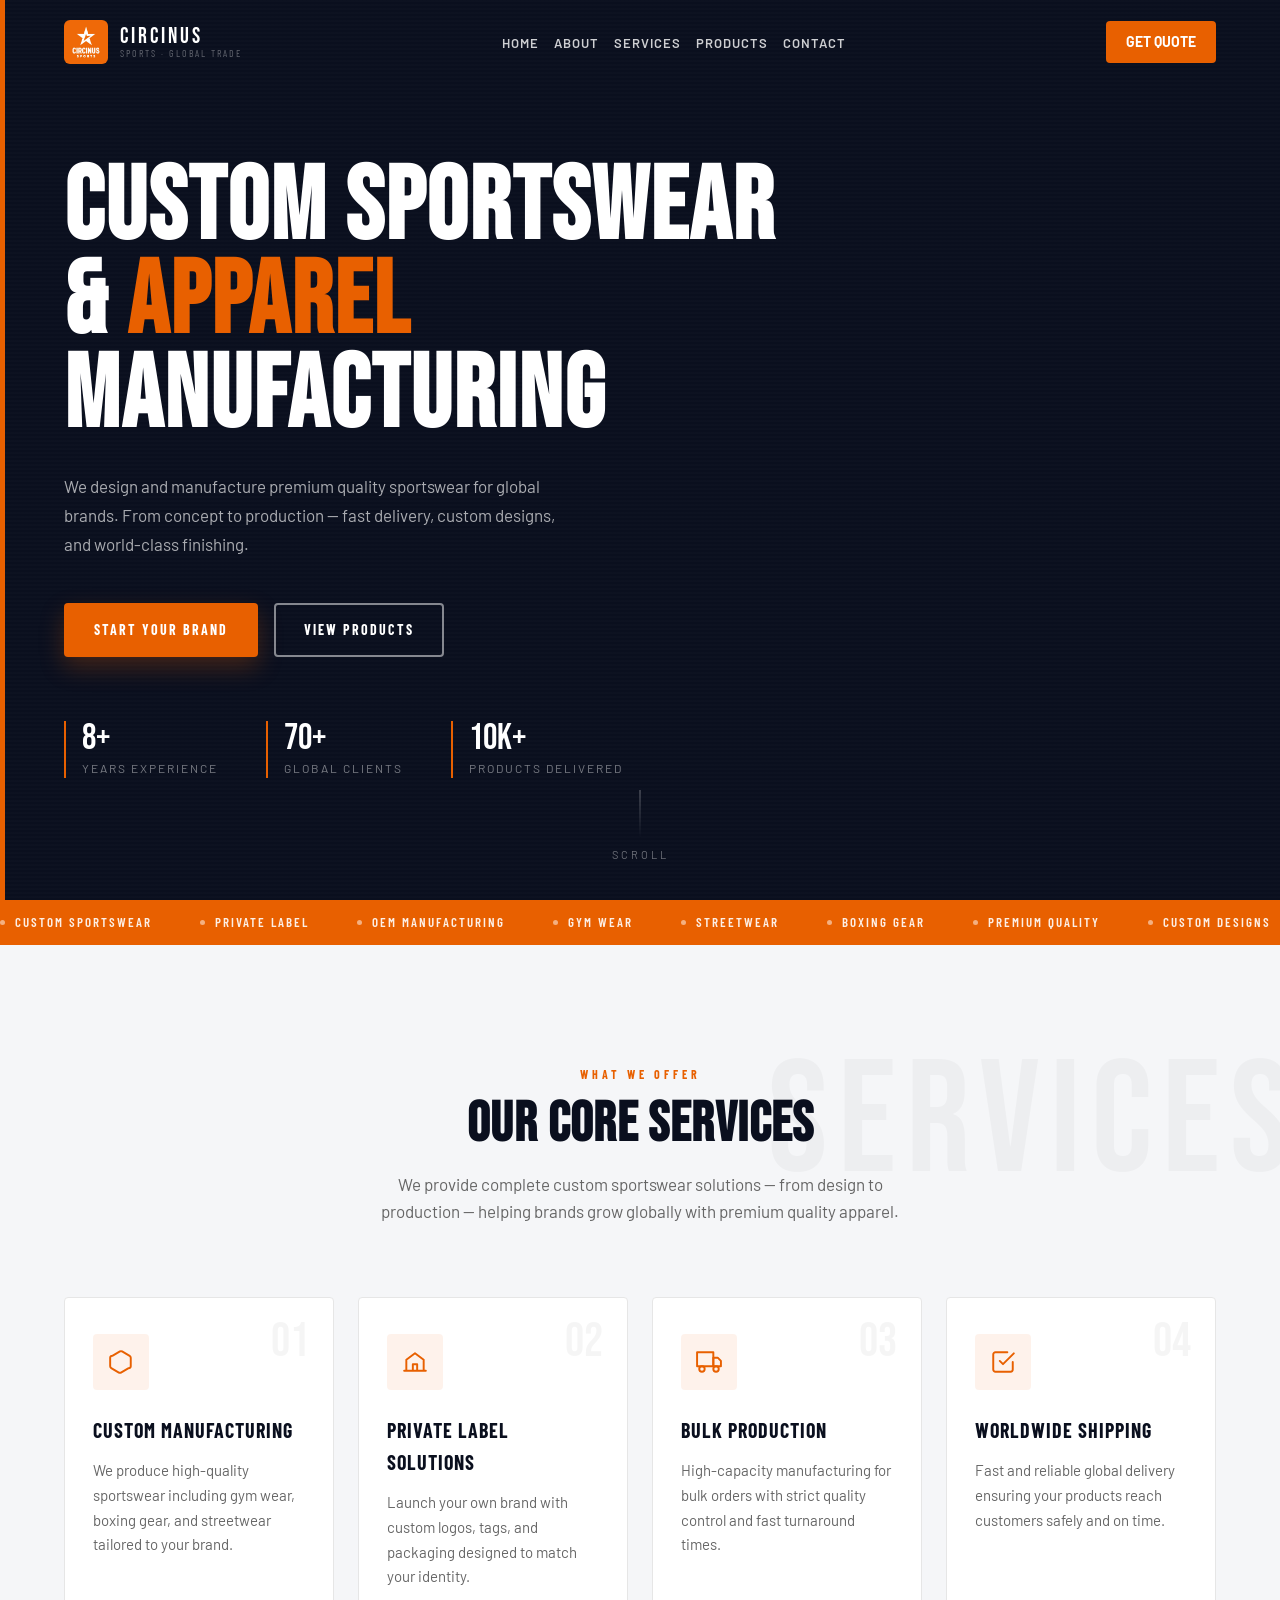
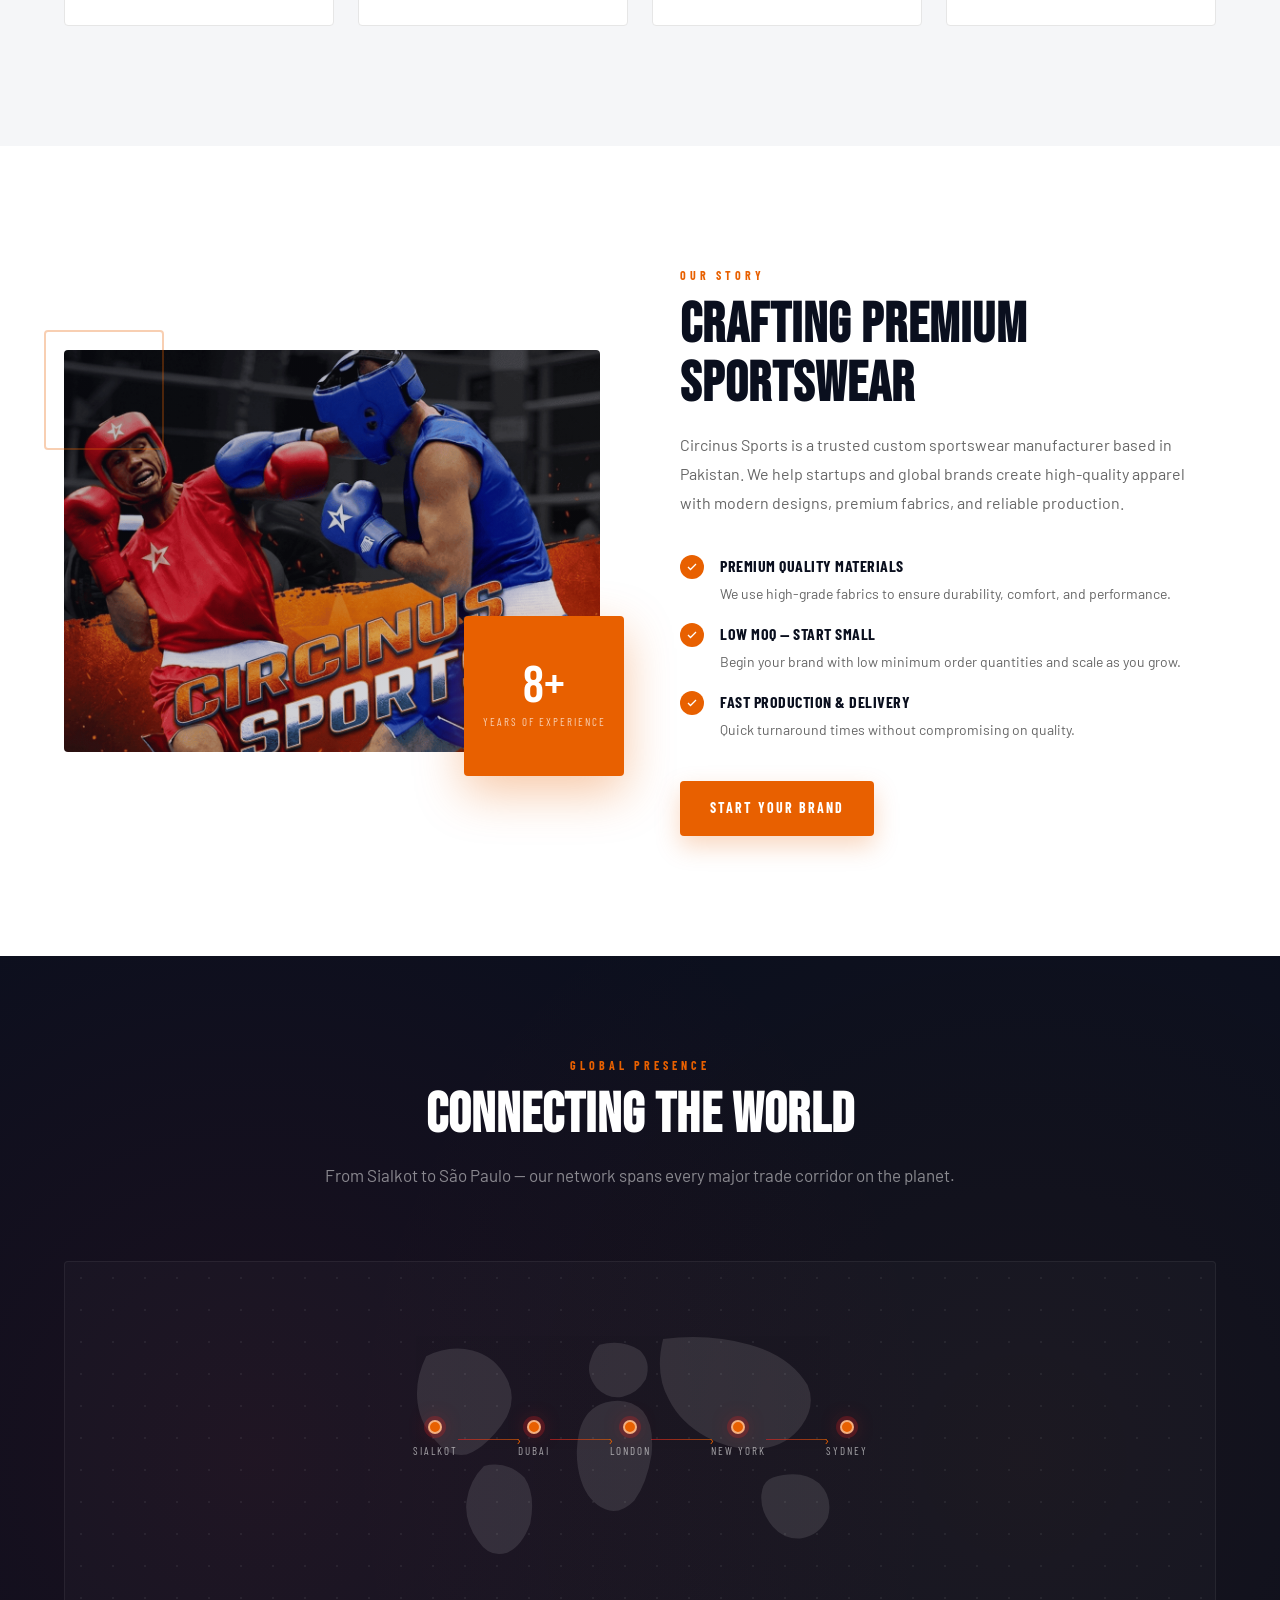
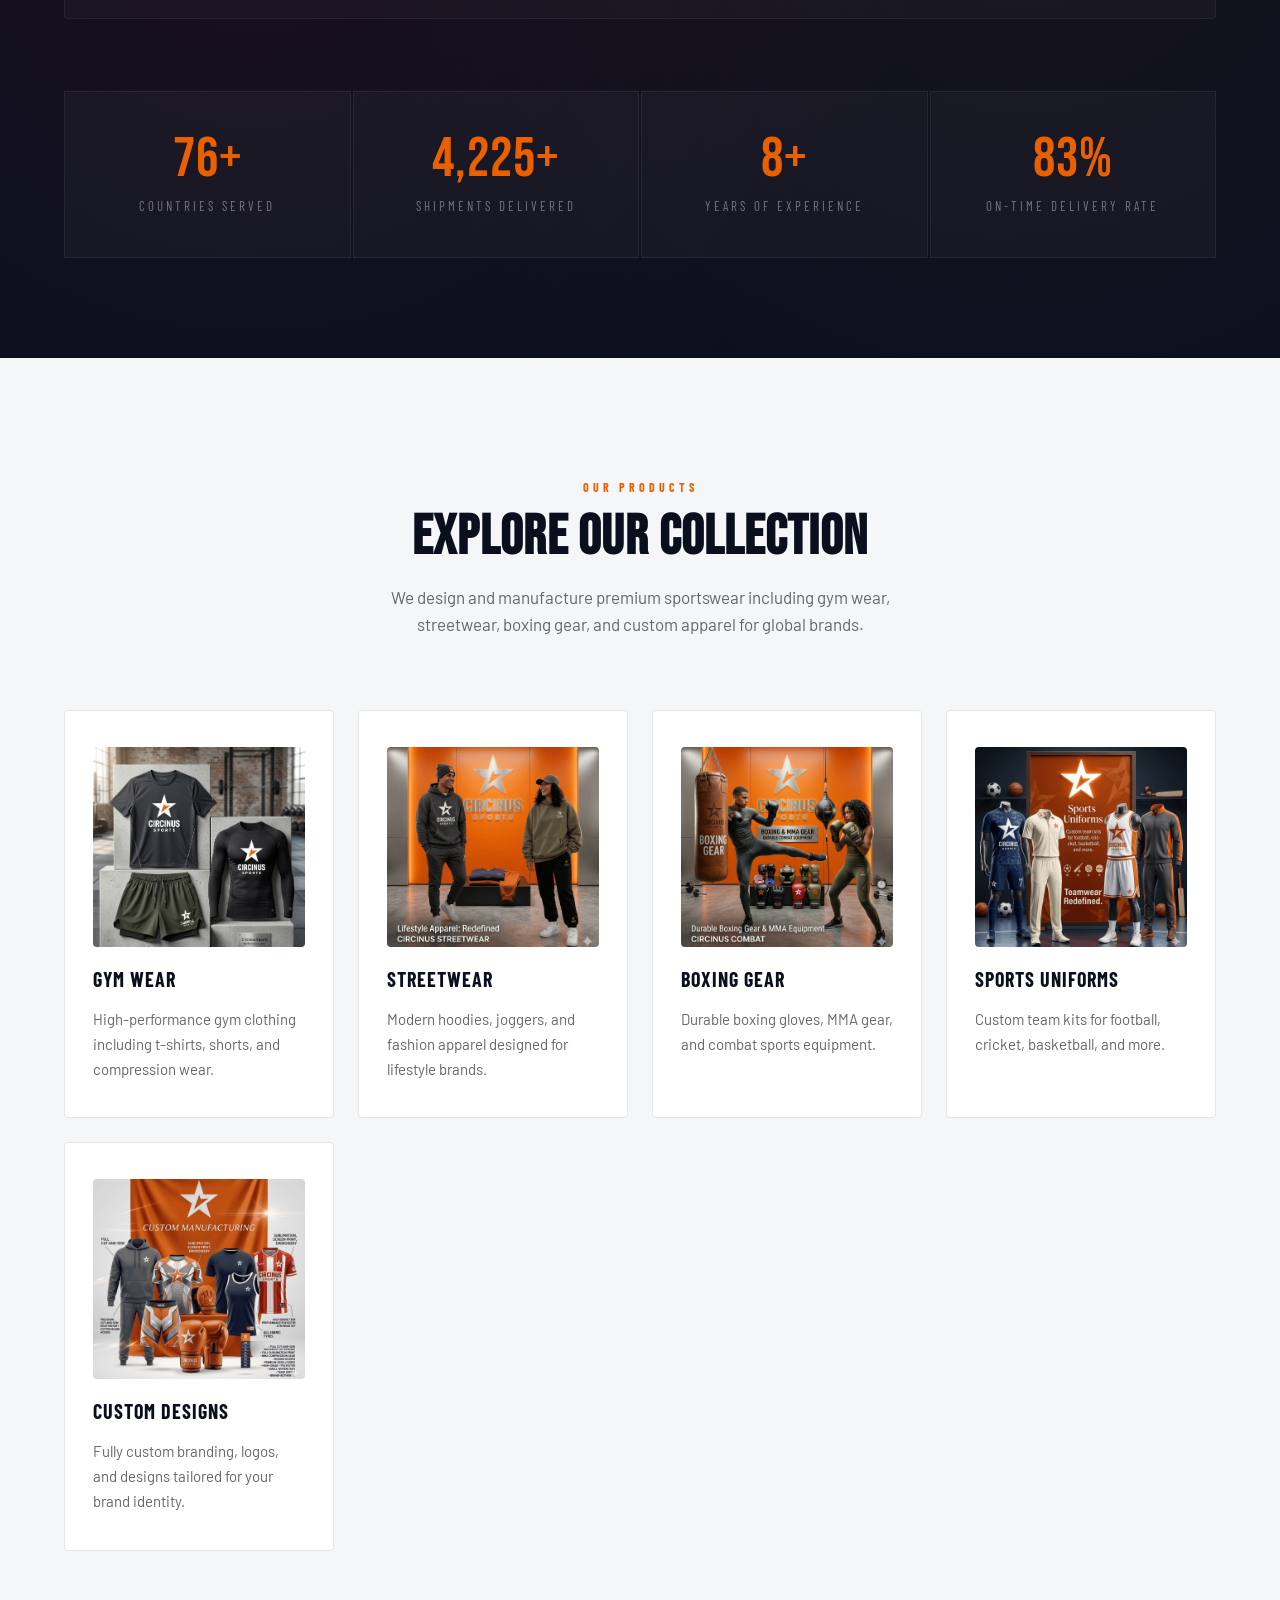
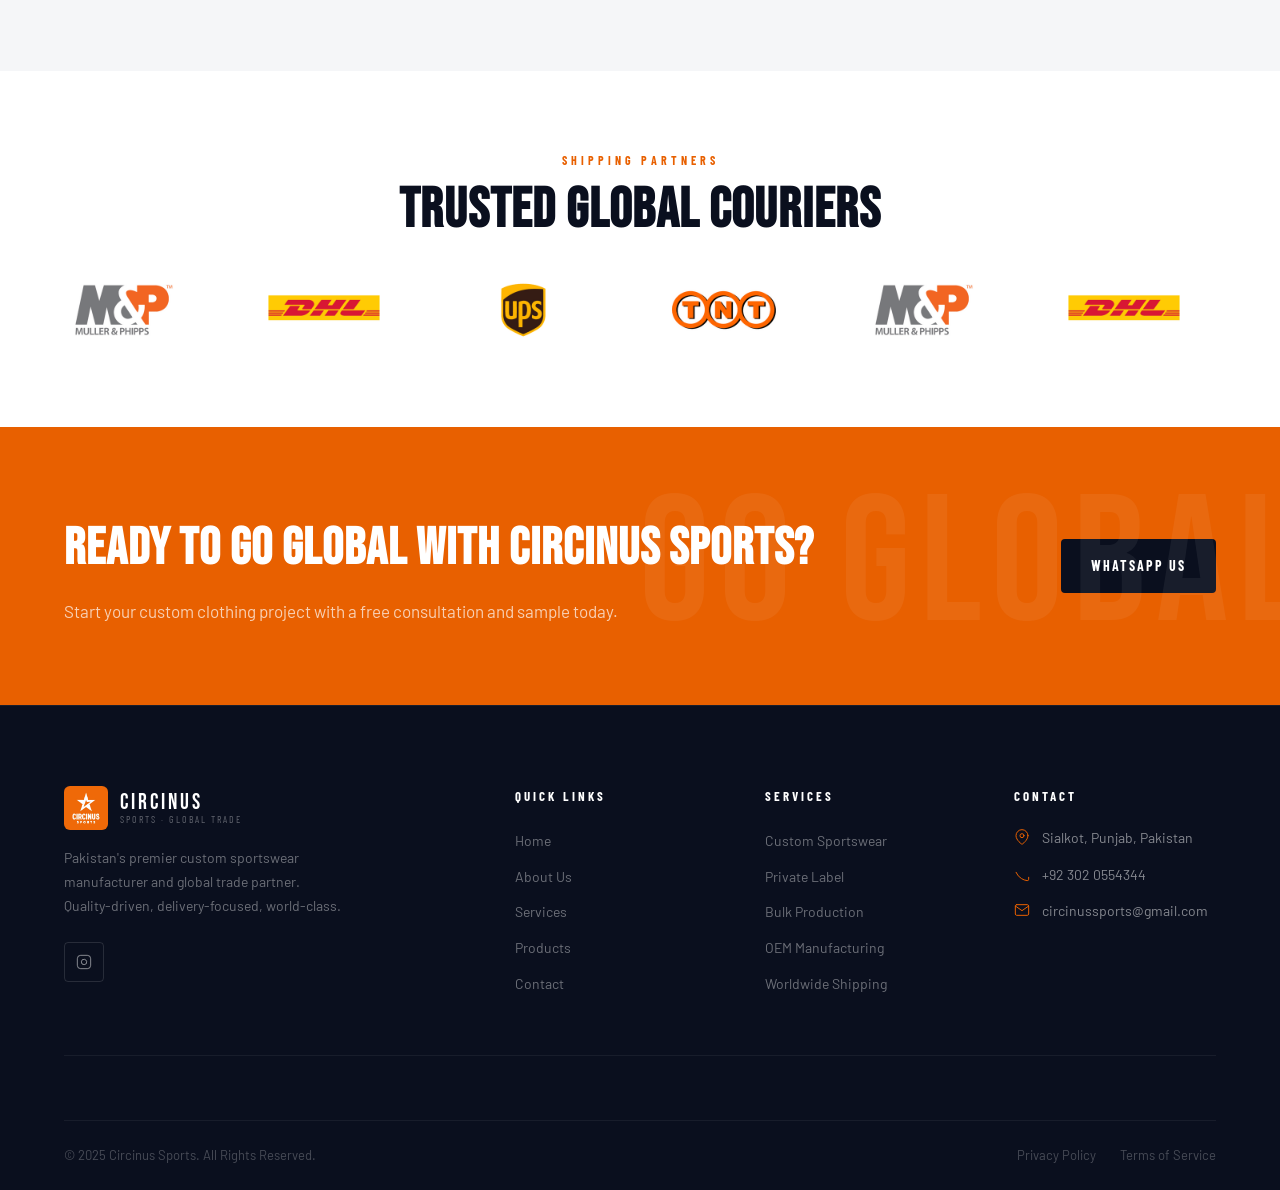
==== commit 1d253221: "fix loader delay" ====
--- a/index.html
+++ b/index.html
@@ -441,7 +441,7 @@
     window.addEventListener('load', () => {
       setTimeout(() => {
         document.getElementById('loader').classList.add('gone');
-      }, 1600);
+      }, 300);
     });
 
     // ── NAVBAR SCROLL ──
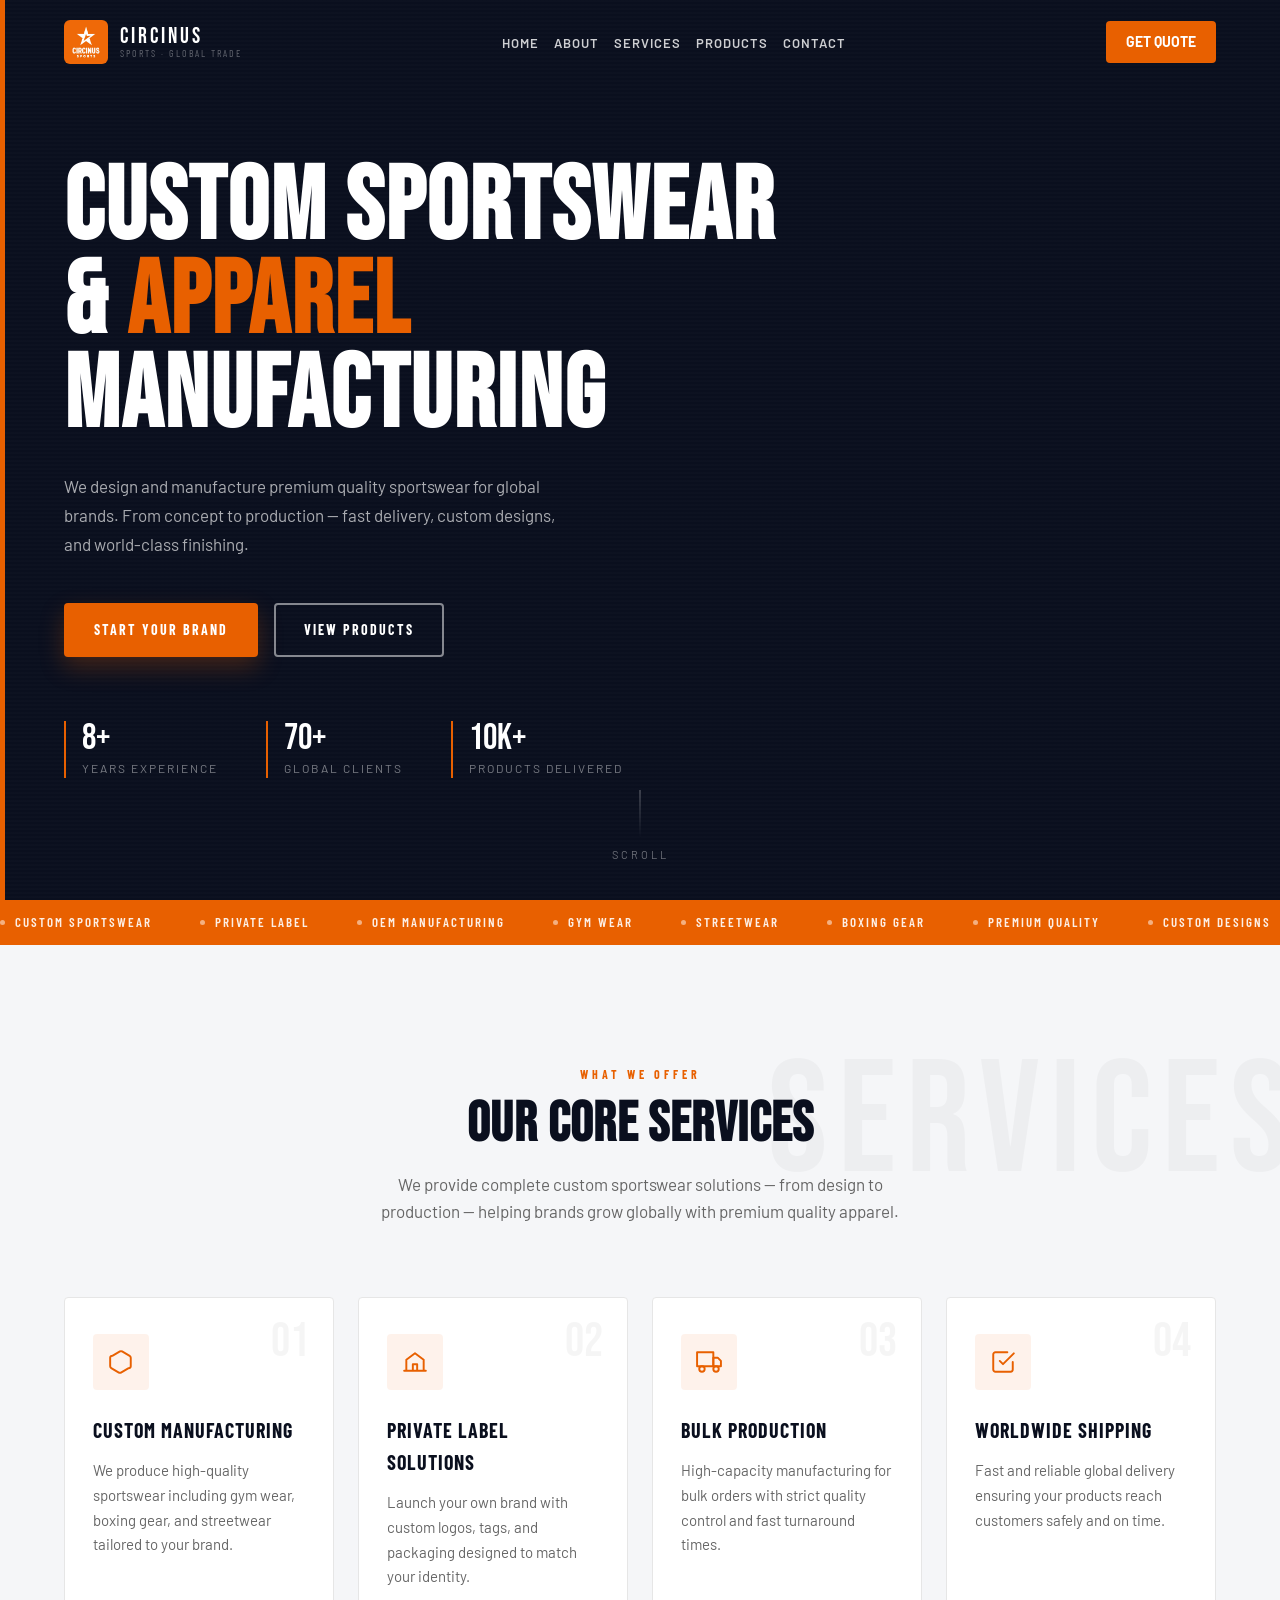
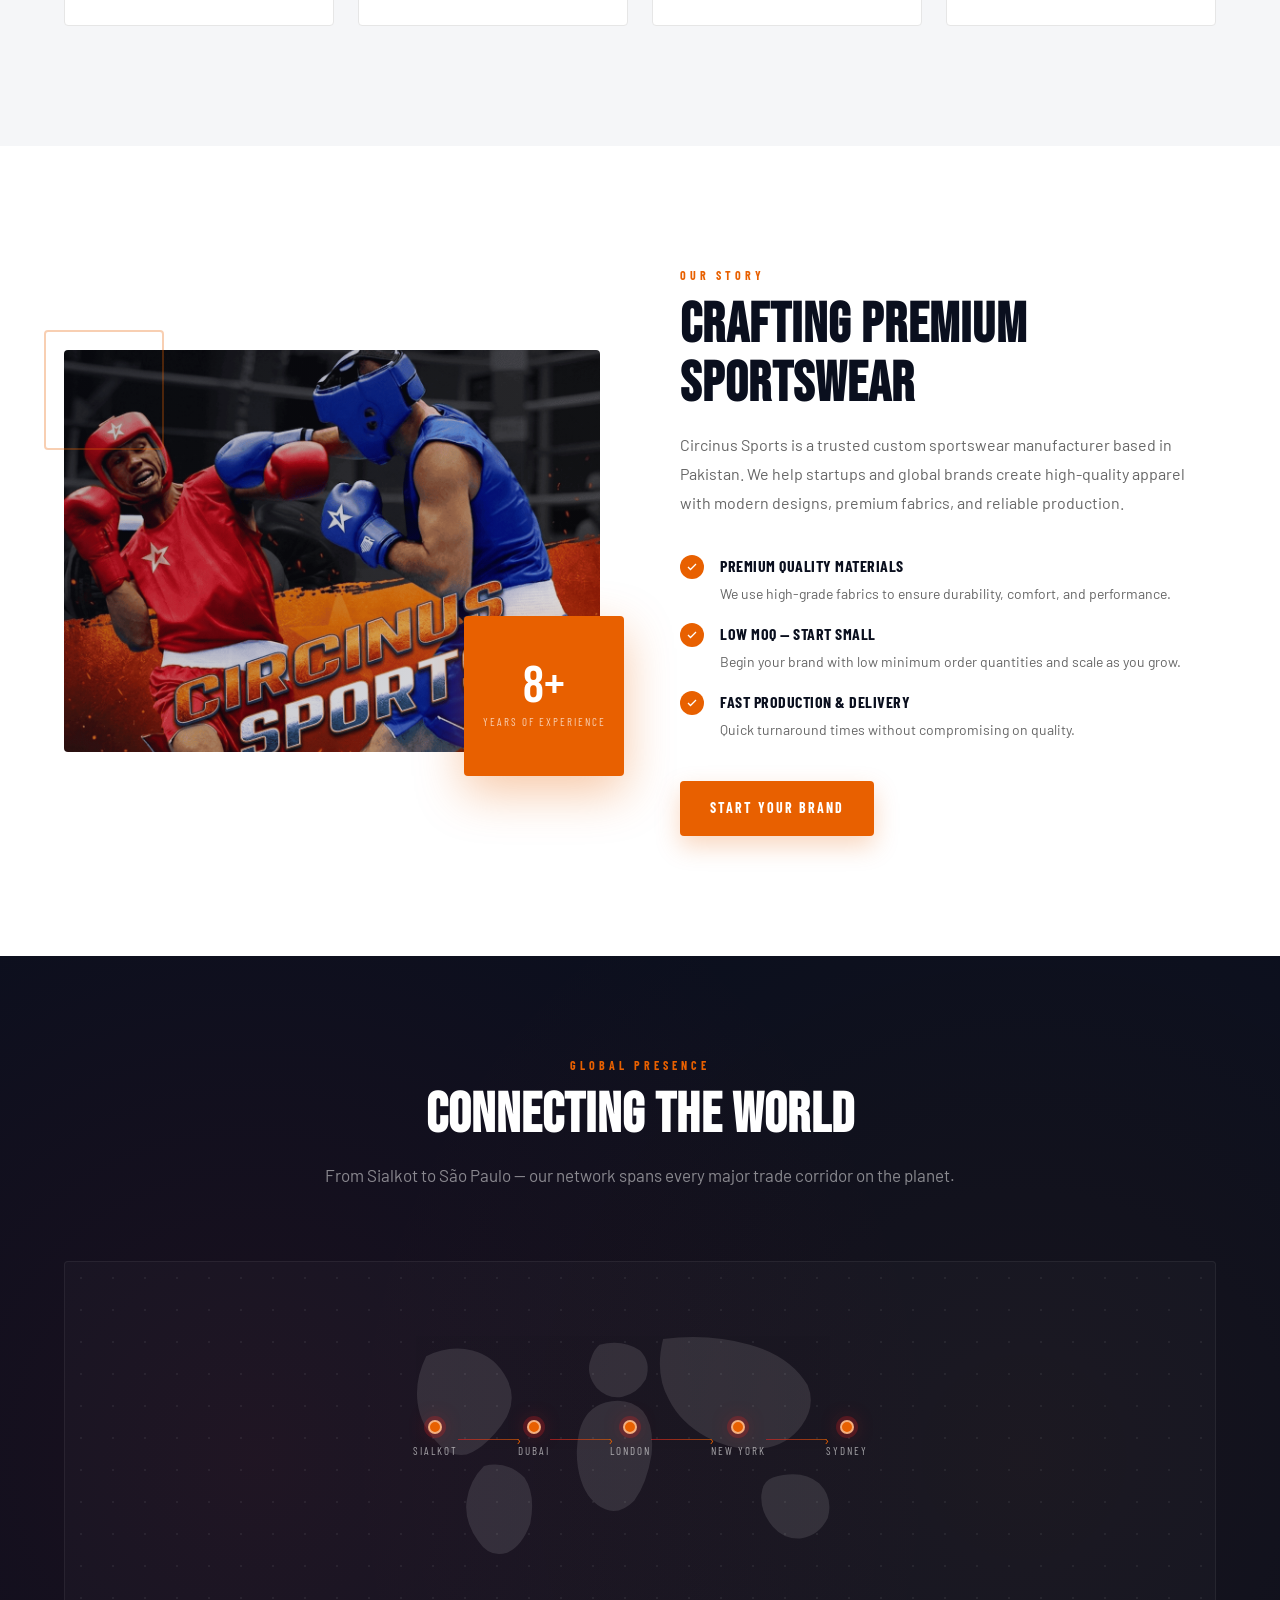
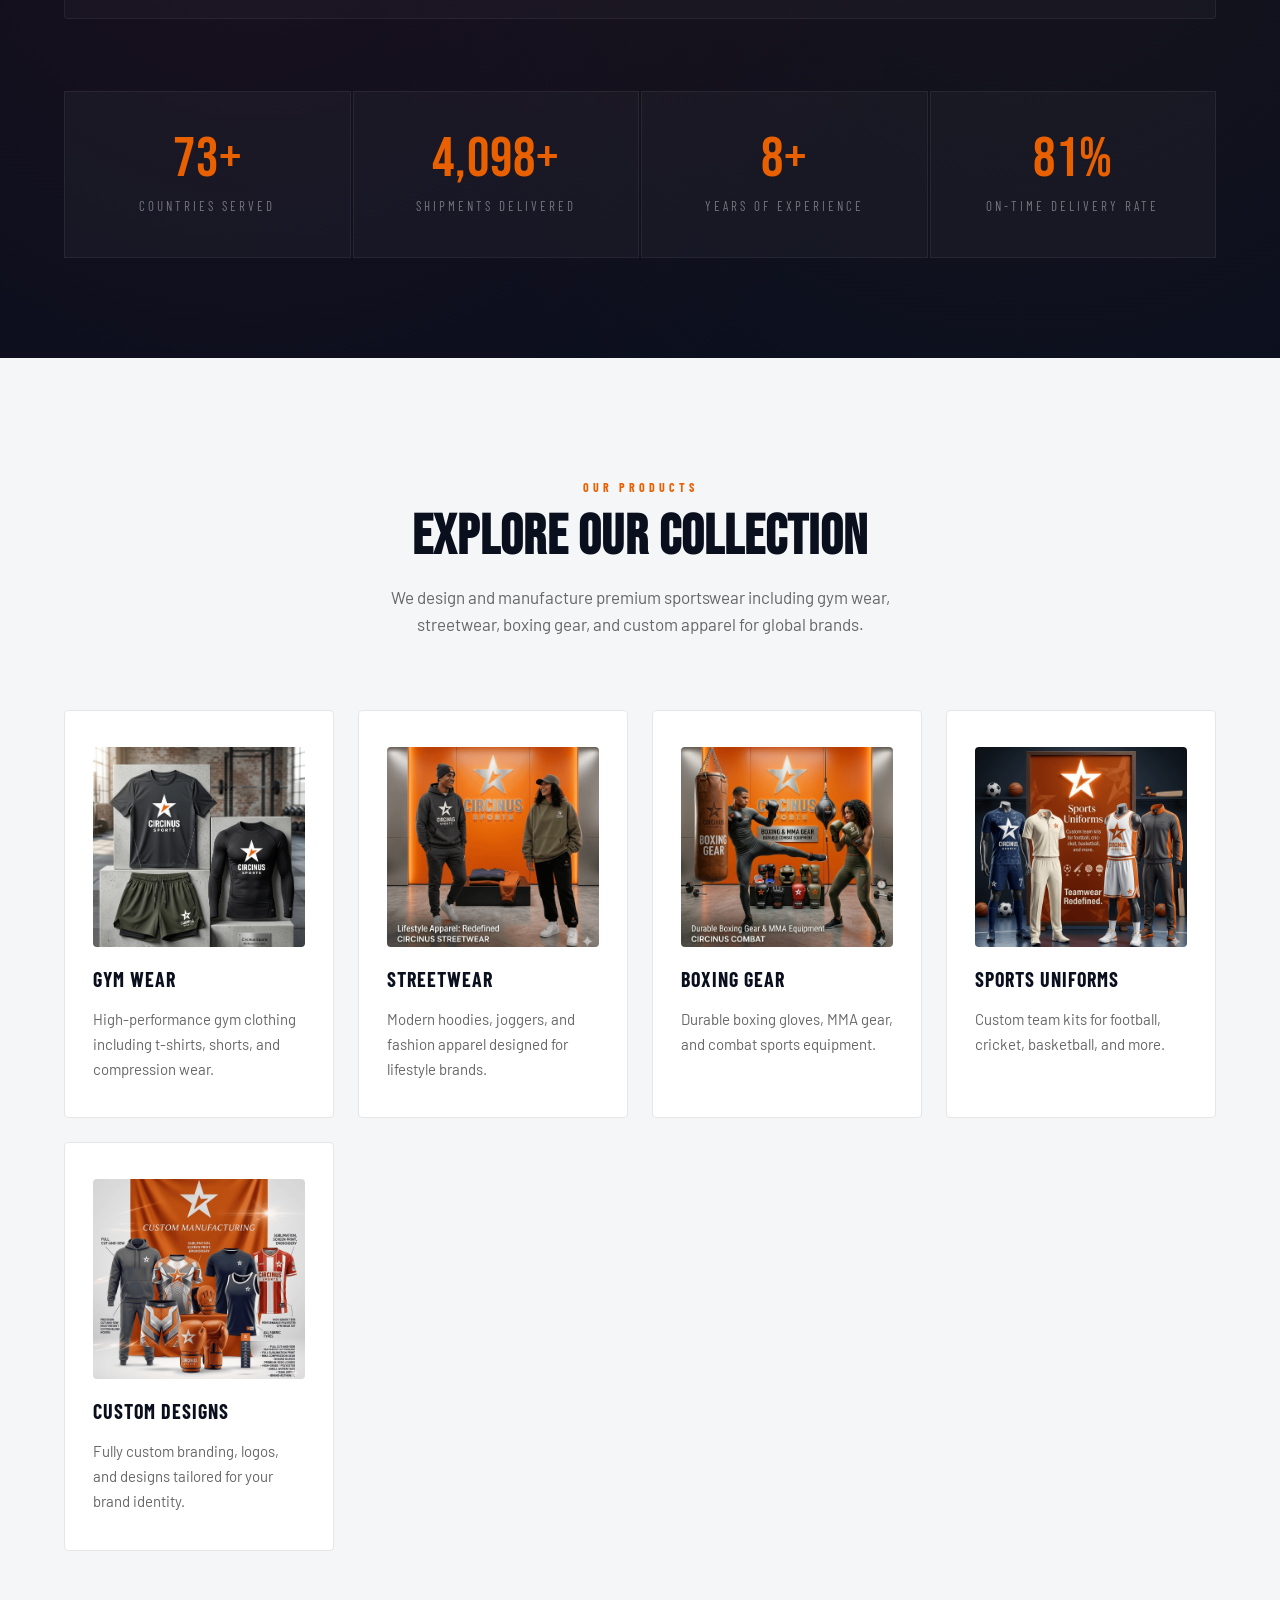
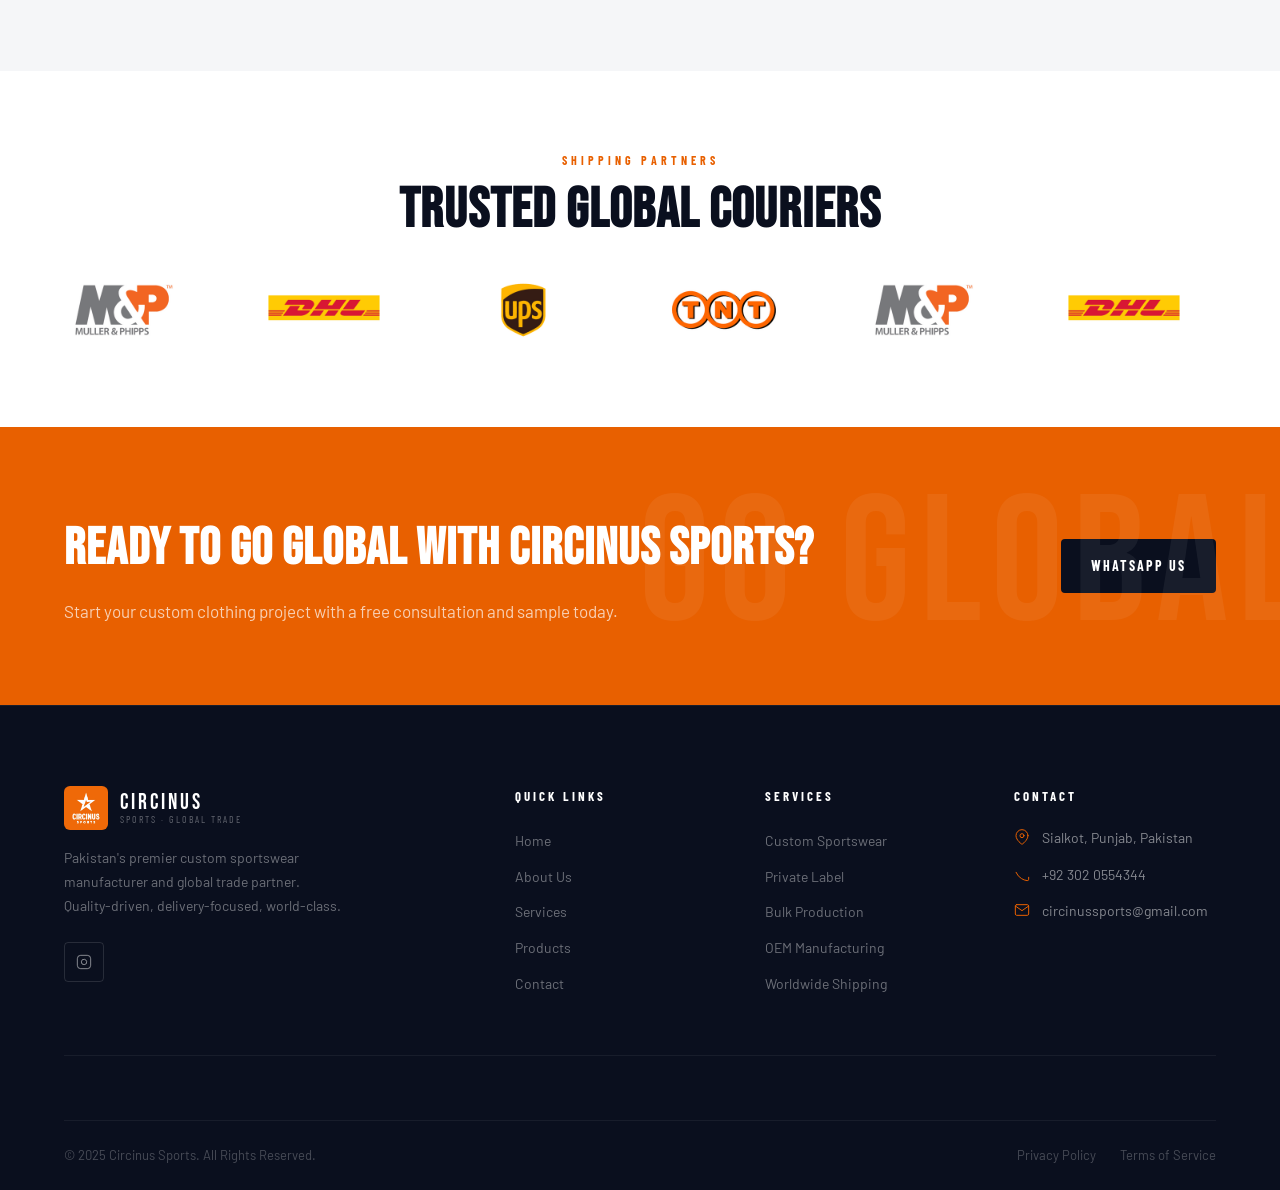
==== commit f86c7208: "remove loader" ====
--- a/index.html
+++ b/index.html
@@ -14,11 +14,6 @@
 
 <body>
 
-  <!-- LOADER -->
-  <div id="loader">
-    <div class="loader-logo">CIRCINUS <span>SPORTS</span></div>
-    <div class="loader-bar"><div class="loader-fill"></div></div>
-  </div>
 
   <!-- OVERLAY -->
   <div id="overlay"></div>
--- a/style/Index.css
+++ b/style/Index.css
@@ -142,53 +142,6 @@
 .delay-5 { transition-delay: 0.5s; }
 
 /* ════════════════════════════════
-   LOADER
-════════════════════════════════ */
-#loader {
-  position: fixed;
-  inset: 0;
-  background: var(--navy);
-  z-index: 9999;
-  display: flex;
-  flex-direction: column;
-  align-items: center;
-  justify-content: center;
-  gap: 24px;
-  transition: opacity 0.5s ease, visibility 0.5s ease;
-}
-#loader.gone {
-  opacity: 0;
-  visibility: hidden;
-  pointer-events: none;
-}
-
-.loader-logo {
-  font-family: 'Bebas Neue', sans-serif;
-  font-size: 42px;
-  color: var(--white);
-  letter-spacing: 4px;
-}
-.loader-logo span { color: var(--orange); }
-
-.loader-bar {
-  width: 200px;
-  height: 2px;
-  background: rgba(255, 255, 255, 0.1);
-  border-radius: 1px;
-  overflow: hidden;
-}
-.loader-fill {
-  height: 100%;
-  background: var(--orange);
-  border-radius: 1px;
-  animation: load 1.4s var(--ease) forwards;
-}
-@keyframes load {
-  from { width: 0; }
-  to   { width: 100%; }
-}
-
-/* ════════════════════════════════
    HERO  ← MAIN FIX
 ════════════════════════════════ */
 #hero {
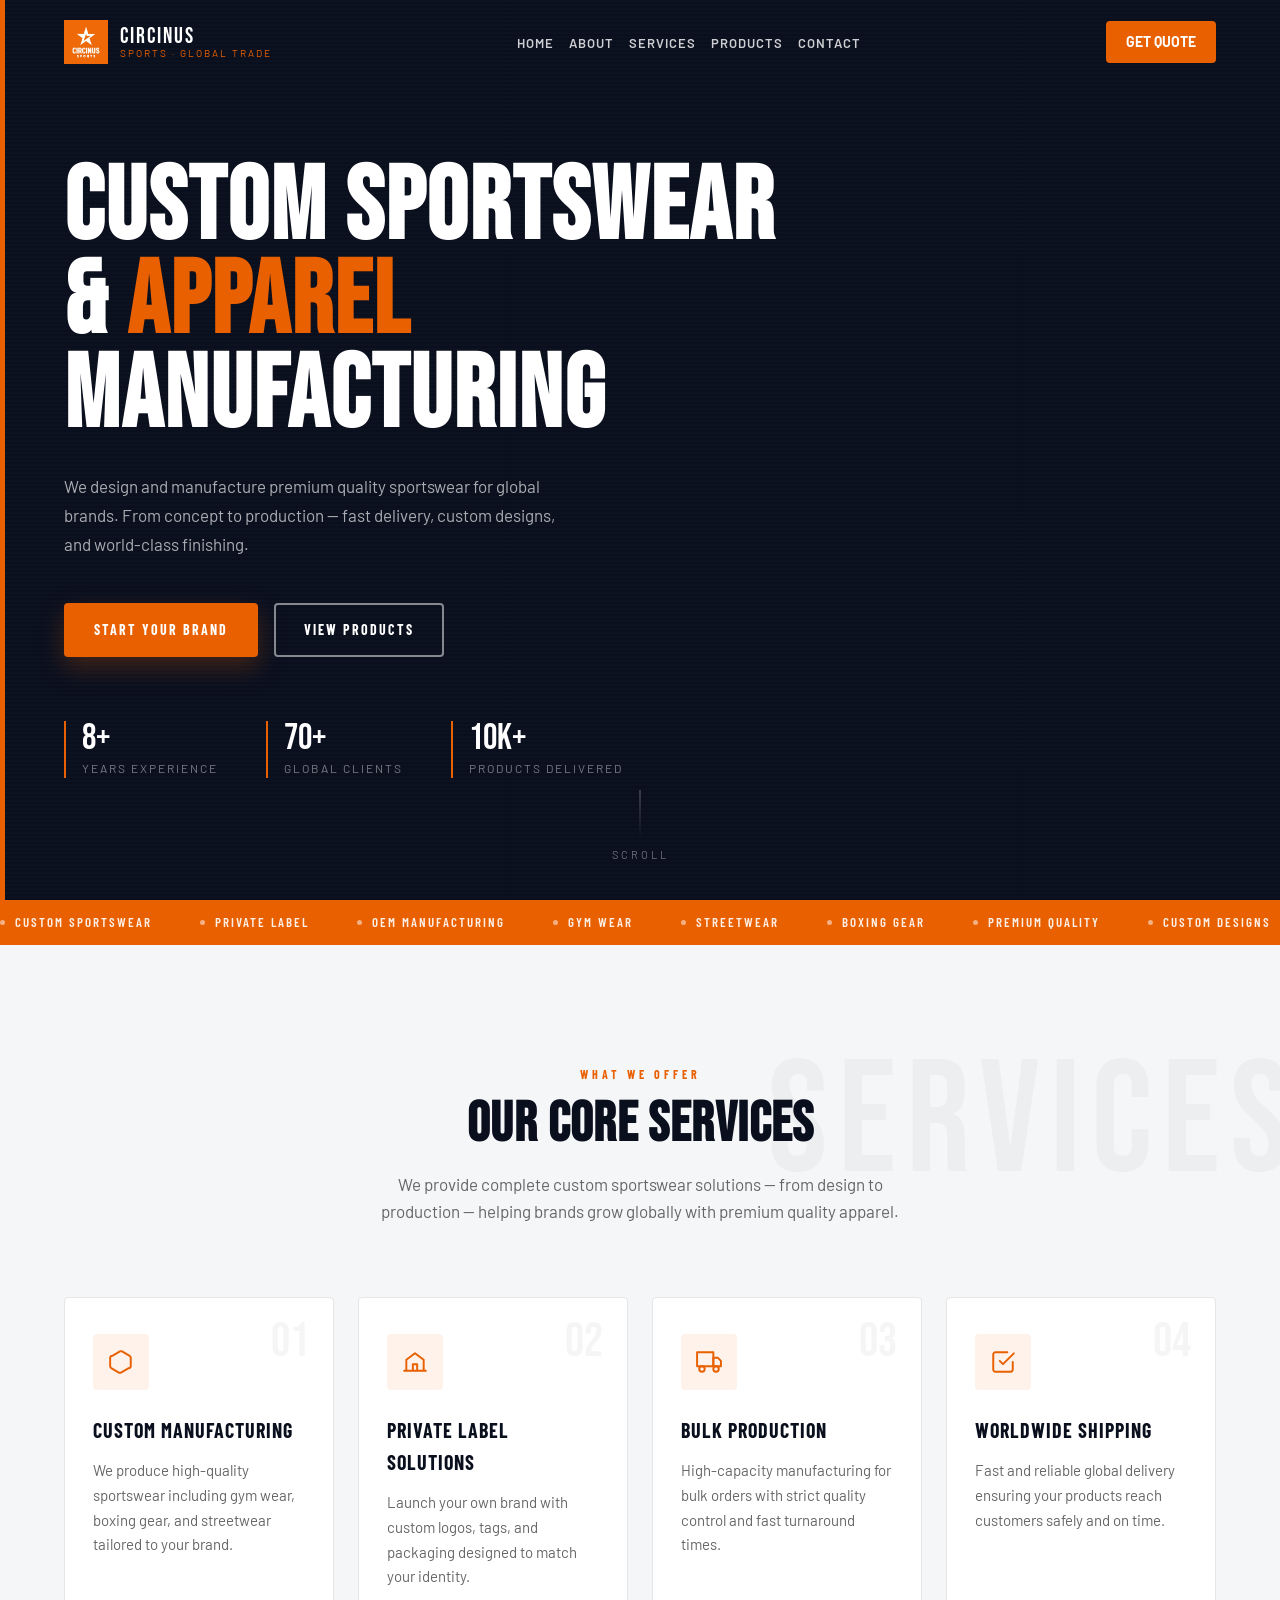
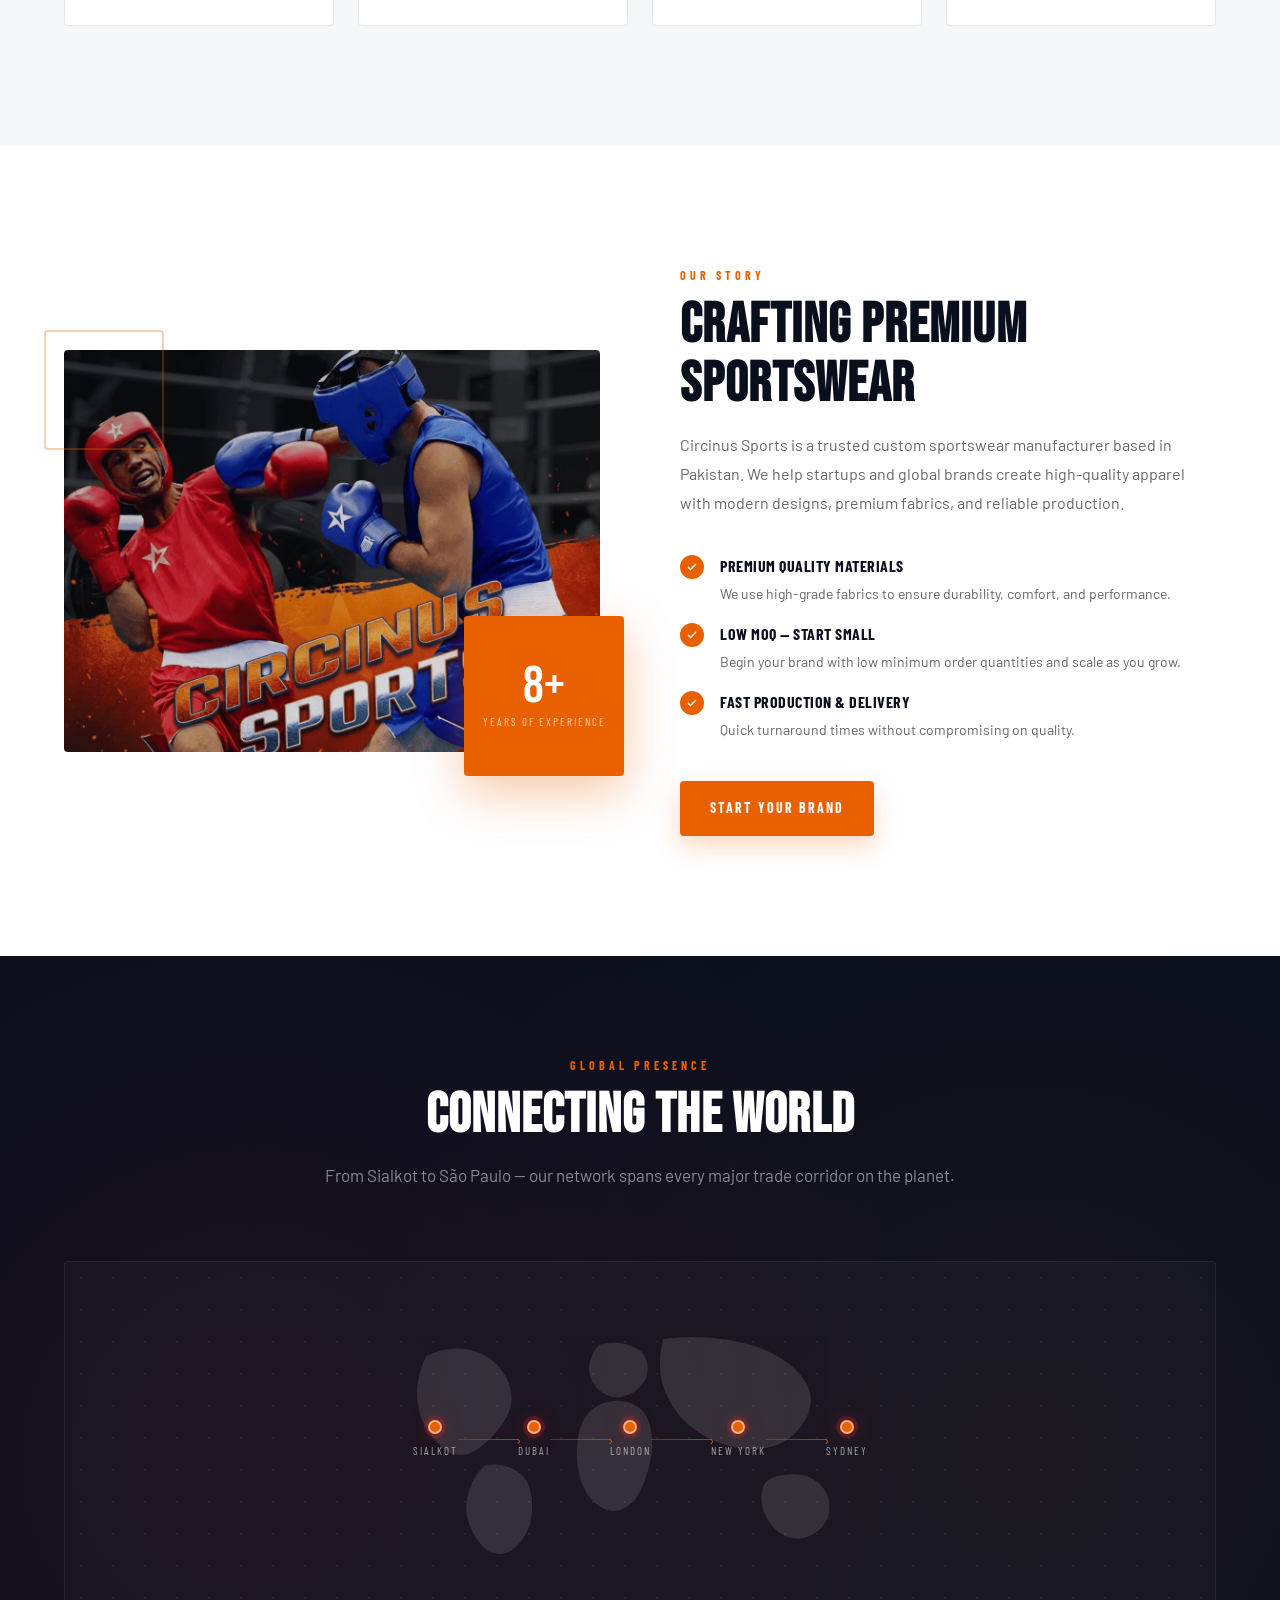
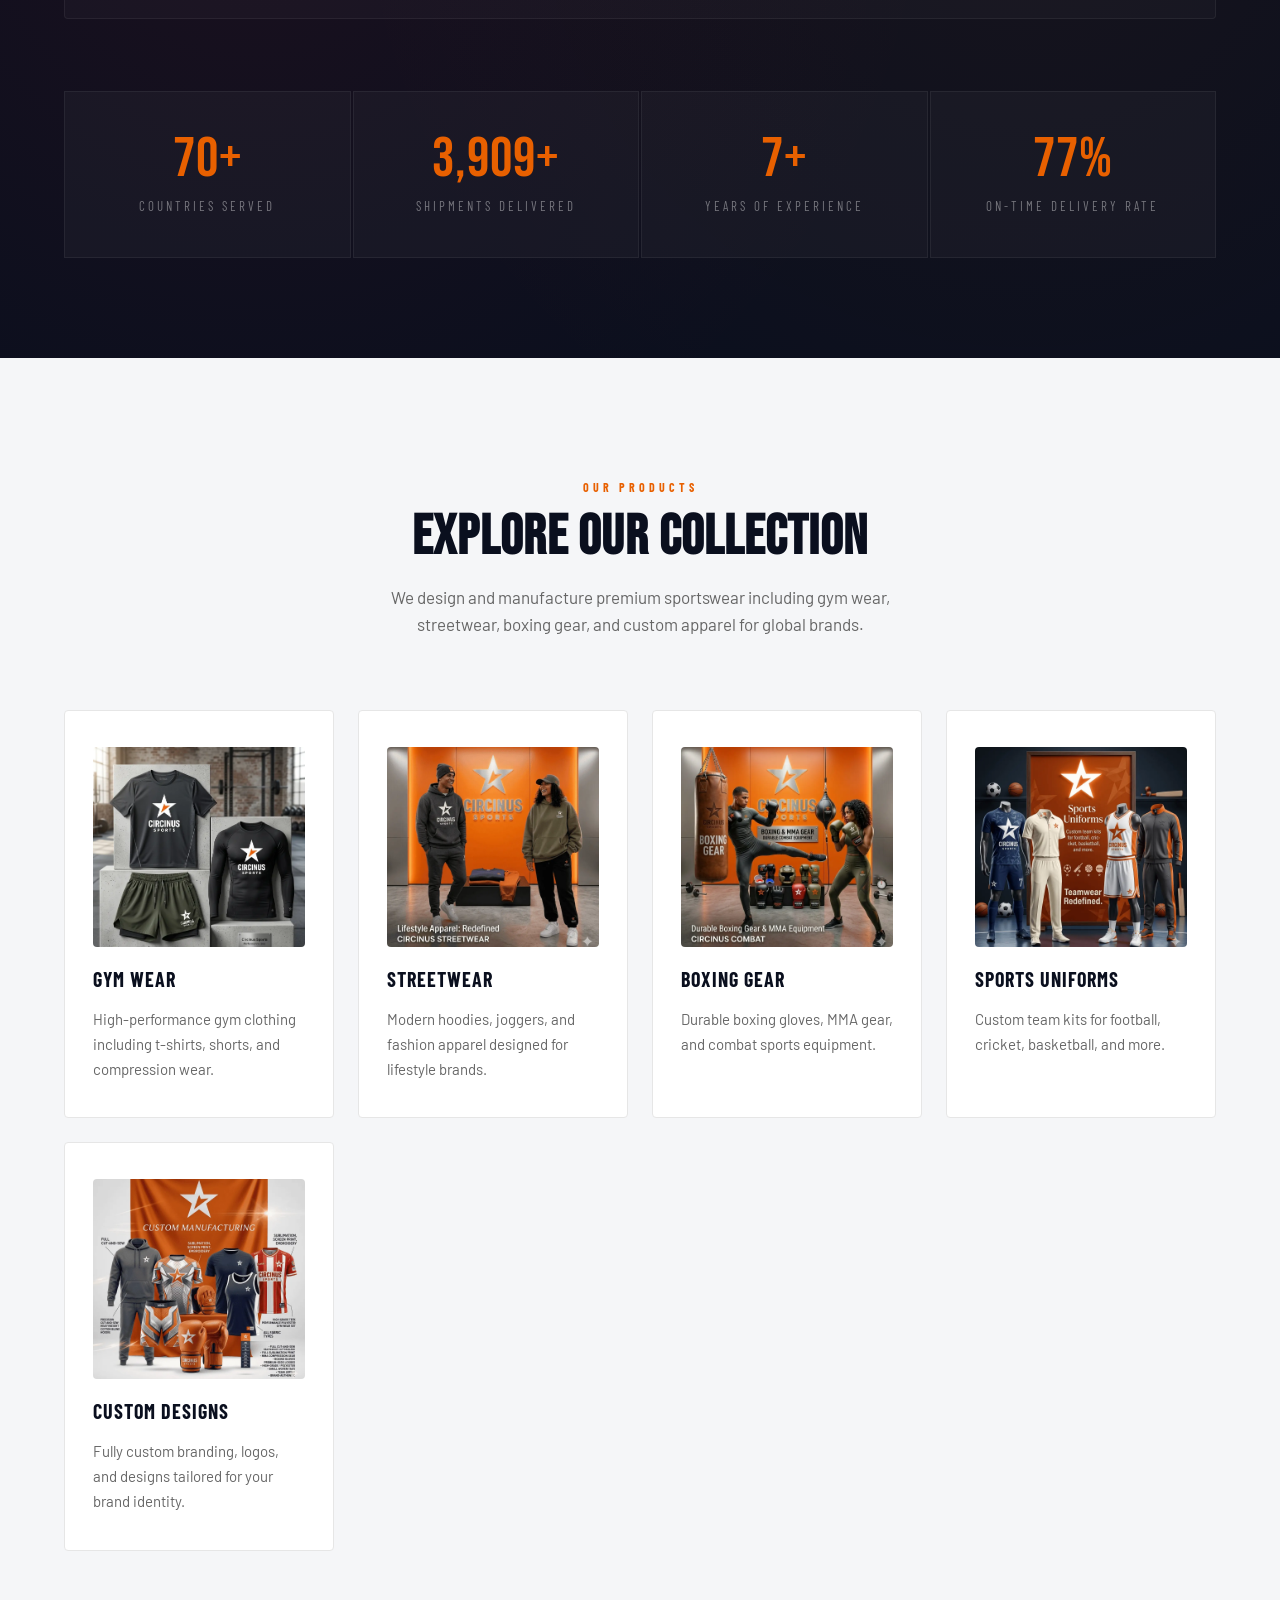
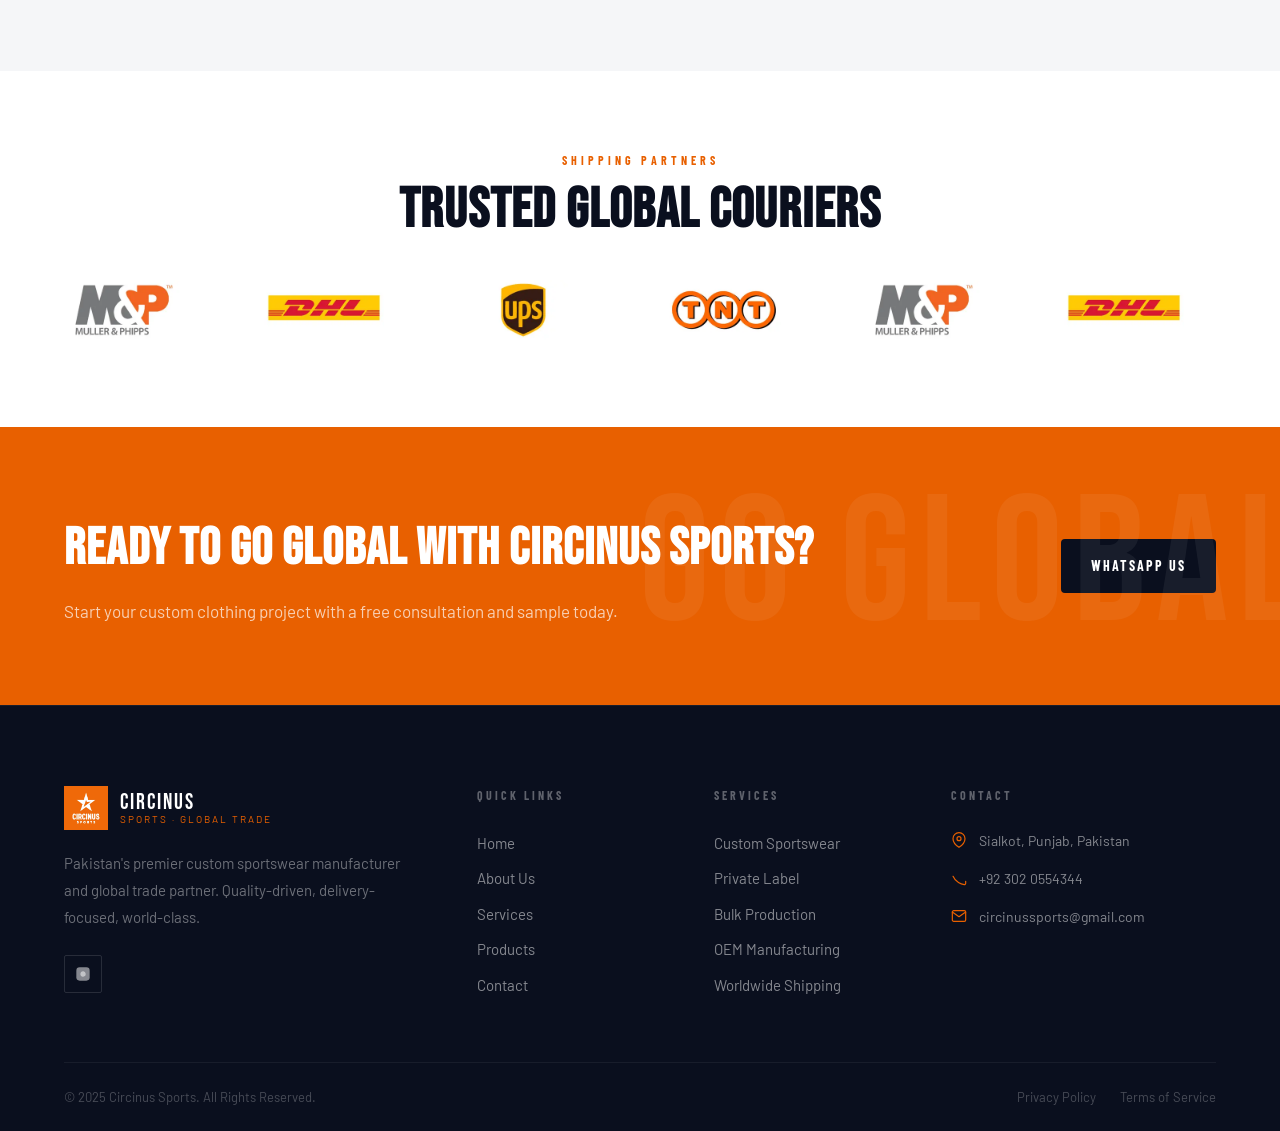
==== commit 943d7ece: "update" ====
--- a/index.html
+++ b/index.html
@@ -7,7 +7,7 @@
   <title>Circinus Sports — Custom Sportswear Manufacturing</title>
   <link rel="preconnect" href="https://fonts.googleapis.com">
   <link href="https://fonts.googleapis.com/css2?family=Bebas+Neue&family=Barlow:wght@300;400;500;600;700&family=Barlow+Condensed:wght@400;600;700&display=swap" rel="stylesheet">
-  <link rel="icon" type="image/png" href="img/logo.jpeg">
+  <link rel="icon" type="image/png" href="img/logo.webp">
   <link rel="stylesheet" href="style/nav.css">
   <link rel="stylesheet" href="style/Index.css">
 </head>
@@ -33,7 +33,7 @@
     <div class="container">
       <div class="nav-inner">
         <a href="index.html" class="nav-logo">
-          <img src="img/logo.jpeg" alt="Circinus Sports Logo" class="logo-img">
+          <img src="img/logo.webp" alt="Circinus Sports Logo" class="logo-img">
           <div class="logo-text">
             <span class="brand">CIRCINUS</span>
             <span class="sub">Sports · Global Trade</span>
@@ -284,27 +284,27 @@
       </div>
       <div class="services-grid">
         <div class="service-card reveal delay-1">
-          <div class="service-img"><img src="img/gymWear.png" alt="Gym Wear"></div>
+          <div class="service-img"><img src="img/gymWear.webp" alt="Gym Wear"></div>
           <h3>Gym Wear</h3>
           <p>High-performance gym clothing including t-shirts, shorts, and compression wear.</p>
         </div>
         <div class="service-card reveal delay-2">
-          <div class="service-img"><img src="img/Streetwear.png" alt="Streetwear"></div>
+          <div class="service-img"><img src="img/Streetwear.webp" alt="Streetwear"></div>
           <h3>Streetwear</h3>
           <p>Modern hoodies, joggers, and fashion apparel designed for lifestyle brands.</p>
         </div>
         <div class="service-card reveal delay-3">
-          <div class="service-img"><img src="img/BoxingGare.png" alt="Boxing Gear"></div>
+          <div class="service-img"><img src="img/BoxingGare.webp" alt="Boxing Gear"></div>
           <h3>Boxing Gear</h3>
           <p>Durable boxing gloves, MMA gear, and combat sports equipment.</p>
         </div>
         <div class="service-card reveal delay-4">
-          <div class="service-img"><img src="img/sportsUniform.png" alt="Sports Uniforms"></div>
+          <div class="service-img"><img src="img/sportsUniform.webp" alt="Sports Uniforms"></div>
           <h3>Sports Uniforms</h3>
           <p>Custom team kits for football, cricket, basketball, and more.</p>
         </div>
         <div class="service-card reveal delay-5">
-          <div class="service-img"><img src="img/custom.png" alt="Custom Designs"></div>
+          <div class="service-img"><img src="img/custom.webp" alt="Custom Designs"></div>
           <h3>Custom Designs</h3>
           <p>Fully custom branding, logos, and designs tailored for your brand identity.</p>
         </div>
@@ -321,15 +321,15 @@
       </div>
       <div class="logo-slider">
         <div class="logo-track">
-          <div class="logo-item"><img src="img/mp.png" alt="M&P"></div>
-          <div class="logo-item"><img src="img/dhl.png" alt="DHL"></div>
-          <div class="logo-item"><img src="img/ups.png" alt="UPS"></div>
-          <div class="logo-item"><img src="img/tnt.png" alt="TNT"></div>
+          <div class="logo-item"><img src="img/mp.webp" alt="M&P"></div>
+          <div class="logo-item"><img src="img/dhl.webp" alt="DHL"></div>
+          <div class="logo-item"><img src="img/ups.webp" alt="UPS"></div>
+          <div class="logo-item"><img src="img/tnt.webp" alt="TNT"></div>
           <!-- duplicate for seamless loop -->
-          <div class="logo-item"><img src="img/mp.png" alt="M&P"></div>
-          <div class="logo-item"><img src="img/dhl.png" alt="DHL"></div>
-          <div class="logo-item"><img src="img/ups.png" alt="UPS"></div>
-          <div class="logo-item"><img src="img/tnt.png" alt="TNT"></div>
+          <div class="logo-item"><img src="img/mp.webp" alt="M&P"></div>
+          <div class="logo-item"><img src="img/dhl.webp" alt="DHL"></div>
+          <div class="logo-item"><img src="img/ups.webp" alt="UPS"></div>
+          <div class="logo-item"><img src="img/tnt.webp" alt="TNT"></div>
         </div>
       </div>
     </div>
@@ -357,7 +357,7 @@
       <div class="footer-grid">
         <div class="footer-brand">
           <a href="index.html" class="nav-logo">
-            <img src="img/logo.jpeg" alt="Circinus Sports Logo" class="logo-img">
+            <img src="img/logo.webp" alt="Circinus Sports Logo" class="logo-img">
             <div class="logo-text">
               <span class="brand">CIRCINUS</span>
               <span class="sub">Sports · Global Trade</span>
--- a/style/Index.css
+++ b/style/Index.css
@@ -191,35 +191,34 @@
   background-size: cover;
   background-position: center center;
   opacity: 0;
-  animation: heroSlider 15s infinite;
+  animation: heroSlider 12s infinite;
 }
 
 .s1 {
   background-image:
     linear-gradient(to right, rgba(10,15,30,0.95) 35%, rgba(10,15,30,0.55) 100%),
-    url('../img/banner.png');
+    url('../img/banner.webp');
 }
 .s2 {
   background-image:
     linear-gradient(to right, rgba(10,15,30,0.95) 35%, rgba(10,15,30,0.55) 100%),
-    url('../img/banner2.png');
-  animation-delay: 5s;
+    url('../img/banner2.webp');
+    animation-delay: 4s;
 }
 .s3 {
   background-image:
     linear-gradient(to right, rgba(10,15,30,0.95) 35%, rgba(10,15,30,0.55) 100%),
-    url('../img/banner3.png');
-  animation-delay: 10s;
+    url('../img/banner3.webp');
+    animation-delay: 8s; 
 }
 
 @keyframes heroSlider {
   0%   { opacity: 0; }
-  5%   { opacity: 1; }
-  30%  { opacity: 1; }
-  35%  { opacity: 0; }
+  8%   { opacity: 1; }
+  33%  { opacity: 1; }
+  41%  { opacity: 0; }
   100% { opacity: 0; }
 }
-
 /* LEFT ORANGE ACCENT BAR */
 .hero-accent {
   position: absolute;
@@ -513,7 +512,7 @@
   aspect-ratio: 4/3;
   background:
     linear-gradient(135deg, rgba(10,15,30,0.3), rgba(10,15,30,0.1)),
-    url('../img/intro.png');
+    url('../img/intro.webp');
   background-size: cover;
   background-position: center;
   border-radius: 4px;
@@ -797,160 +796,3 @@
 }
 .cta-text p { color: rgba(255,255,255,0.7); font-size: 17px; }
 .cta-actions { display: flex; gap: 16px; flex-wrap: wrap; }
-
-/* ════════════════════════════════
-   FOOTER
-════════════════════════════════ */
-#footer {
-  background: var(--navy);
-  padding: 80px 0 0;
-}
-.footer-grid {
-  display: grid;
-  grid-template-columns: 2fr 1fr 1fr 1fr;
-  gap: 48px;
-  padding-bottom: 60px;
-  border-bottom: 1px solid rgba(255,255,255,0.06);
-}
-.footer-brand p {
-  color: rgba(255,255,255,0.4);
-  font-size: 14px;
-  line-height: 1.7;
-  margin-top: 16px;
-  max-width: 280px;
-}
-.social-row { display: flex; gap: 12px; margin-top: 24px; }
-.social-btn {
-  width: 40px; height: 40px;
-  border: 1px solid rgba(255,255,255,0.12);
-  border-radius: 4px;
-  display: flex;
-  align-items: center;
-  justify-content: center;
-  color: rgba(255,255,255,0.5);
-  transition: all 0.3s;
-}
-.social-btn:hover {
-  background: var(--orange);
-  border-color: var(--orange);
-  color: #fff;
-}
-.social-btn svg {
-  width: 16px; height: 16px;
-  stroke: currentColor;
-  fill: none;
-  stroke-width: 1.5;
-}
-.footer-col h4 {
-  font-family: 'Barlow Condensed', sans-serif;
-  font-size: 13px;
-  font-weight: 700;
-  letter-spacing: 3px;
-  text-transform: uppercase;
-  color: var(--white);
-  margin-bottom: 20px;
-}
-.footer-col ul { list-style: none; display: flex; flex-direction: column; gap: 10px; }
-.footer-col ul li a,
-.footer-col ul li p {
-  color: rgba(255,255,255,0.4);
-  text-decoration: none;
-  font-size: 14px;
-  transition: color 0.3s;
-  margin: 0;
-}
-.footer-col ul li a:hover { color: var(--orange); }
-.contact-items { display: flex; flex-direction: column; gap: 14px; }
-.contact-item {
-  display: flex;
-  align-items: flex-start;
-  gap: 12px;
-  color: rgba(255,255,255,0.4);
-  font-size: 14px;
-}
-.contact-item svg {
-  width: 16px; height: 16px;
-  stroke: var(--orange);
-  fill: none;
-  stroke-width: 1.5;
-  flex-shrink: 0;
-  margin-top: 2px;
-}
-.footer-bottom {
-  display: flex;
-  align-items: center;
-  justify-content: space-between;
-  padding: 24px 0;
-  flex-wrap: wrap;
-  gap: 12px;
-}
-.footer-bottom p,
-.footer-legal p {
-  color: rgba(255,255,255,0.25);
-  font-size: 13px;
-}
-.footer-legal { display: flex; gap: 24px; }
-.footer-legal p { cursor: pointer; transition: color 0.3s; }
-.footer-legal p:hover { color: rgba(255,255,255,0.5); }
-
-/* nav-logo reuse in footer */
-.nav-logo {
-  display: flex;
-  align-items: center;
-  gap: 12px;
-  text-decoration: none;
-}
-.logo-img {
-  width: 44px; height: 44px;
-  border-radius: 6px;
-  object-fit: cover;
-}
-.logo-text { display: flex; flex-direction: column; }
-.logo-text .brand {
-  font-family: 'Bebas Neue', sans-serif;
-  font-size: 22px;
-  color: var(--white);
-  letter-spacing: 3px;
-  line-height: 1;
-}
-.logo-text .sub {
-  font-family: 'Barlow Condensed', sans-serif;
-  font-size: 10px;
-  letter-spacing: 2px;
-  text-transform: uppercase;
-  color: rgba(255,255,255,0.35);
-}
-
-/* ════════════════════════════════
-   RESPONSIVE
-════════════════════════════════ */
-
-/* TABLET (1024px) */
-@media (max-width: 1024px) {
-  .about-grid { grid-template-columns: 1fr; gap: 60px; }
-  .stats-grid { grid-template-columns: repeat(2, 1fr); }
-  .footer-grid { grid-template-columns: 1fr 1fr; gap: 40px; }
-
-  .nav-links a { padding: 6px 9px; font-size: 12px; }
-}
-
-/* MOBILE L (768px) */
-@media (max-width: 768px) {
-  #hero { height: 100svh; }   /* safe area on phones */
-
-  .hero-content { padding-top: 100px; padding-bottom: 60px; }
-
-  .footer-grid { grid-template-columns: 1fr; }
-  .nav-links, .nav-cta { display: none; }
-  .hamburger { display: flex; }
-  .cta-inner { flex-direction: column; text-align: center; }
-}
-
-/* MOBILE S (480px) */
-@media (max-width: 480px) {
-  .hero-h1 { font-size: 38px; }
-  .about-accent-box { display: none; }
-  .logo-text .sub { display: none; }
-  .stats-grid { grid-template-columns: 1fr 1fr; }
-  .hero-stats { gap: 24px; }
-}
